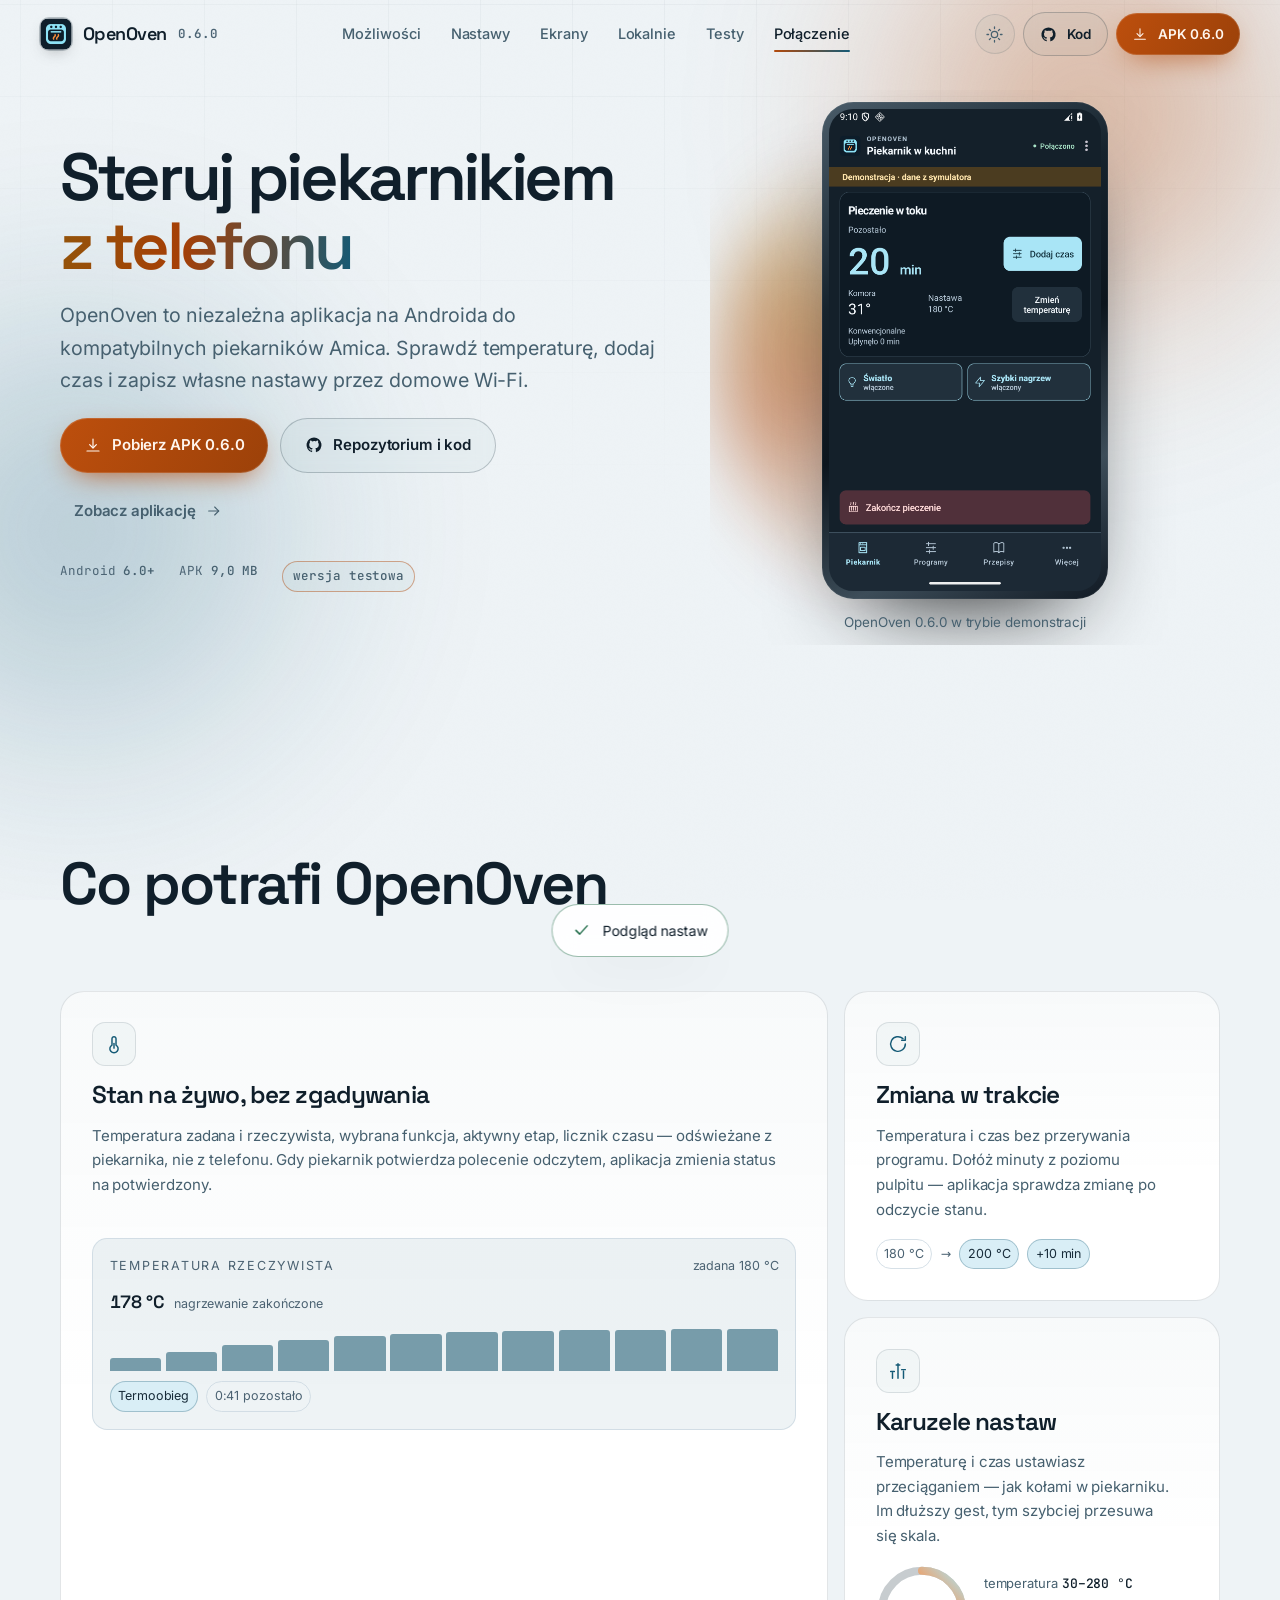
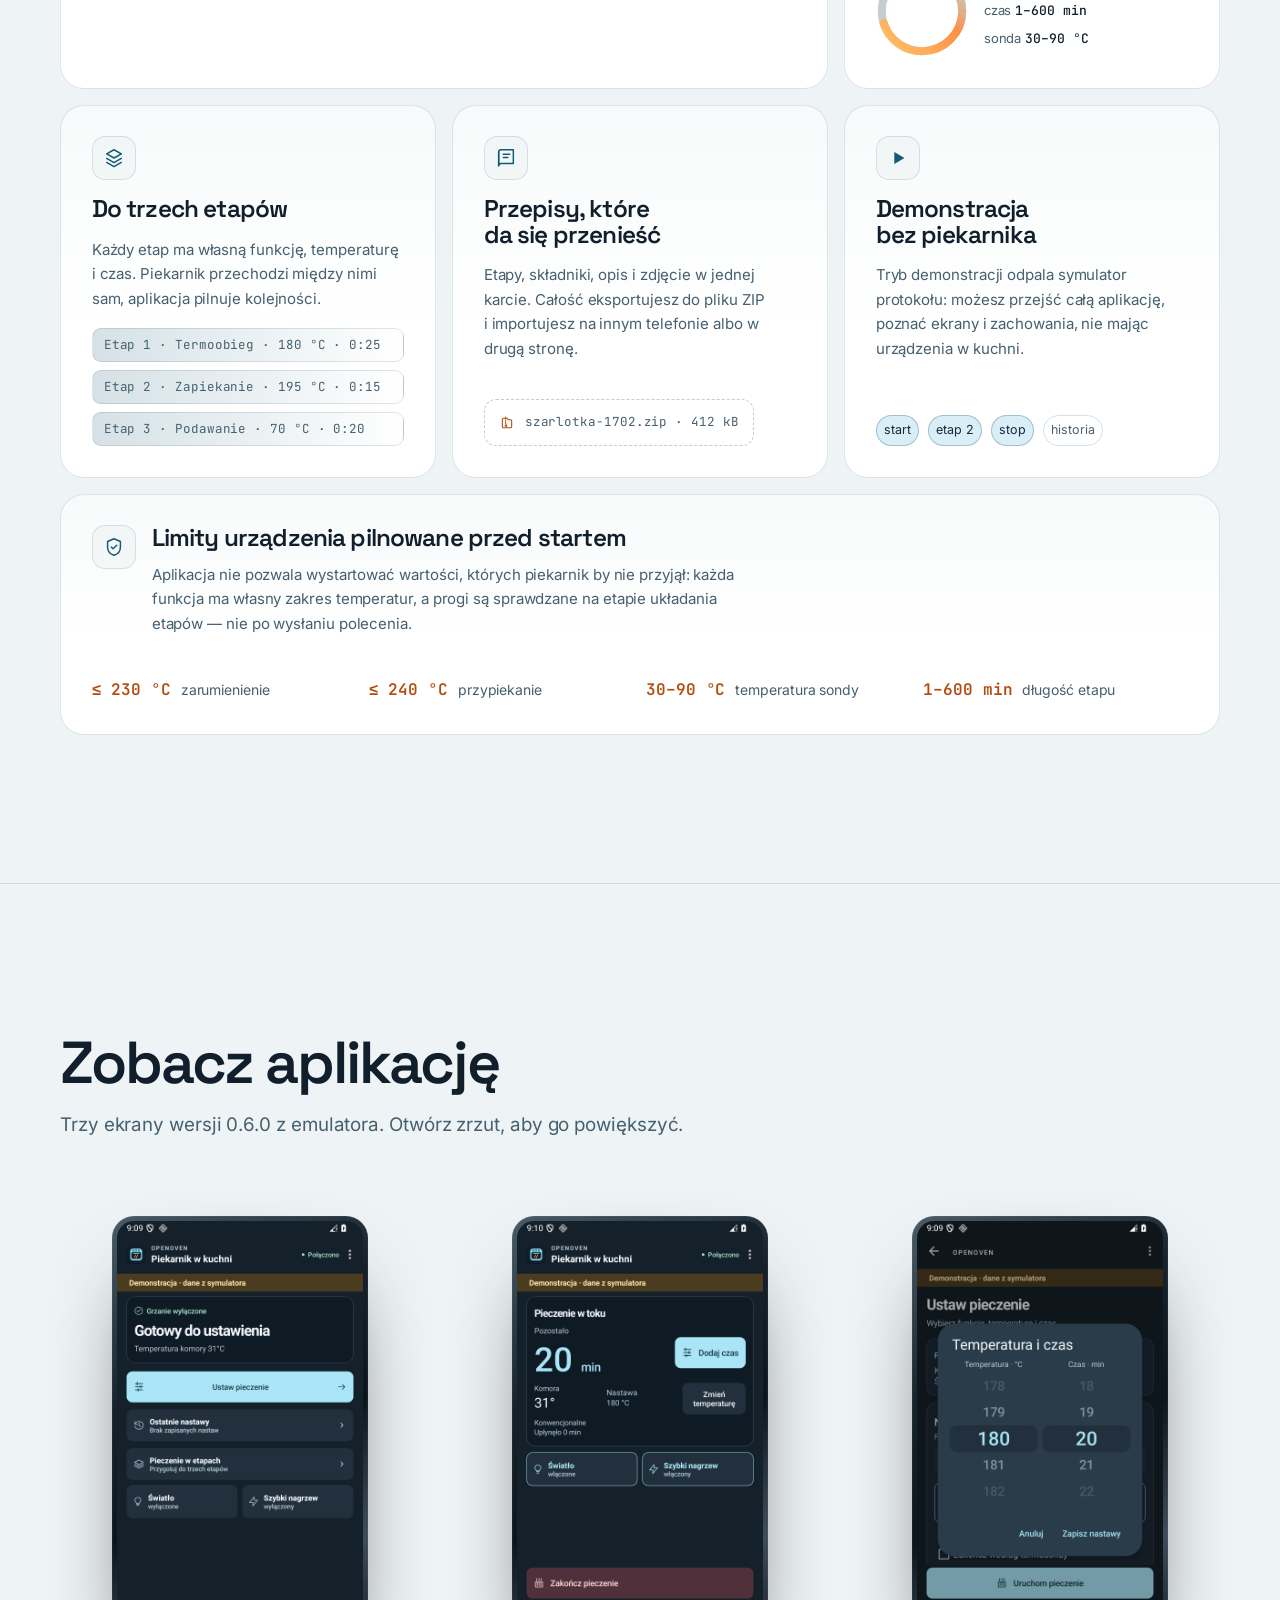
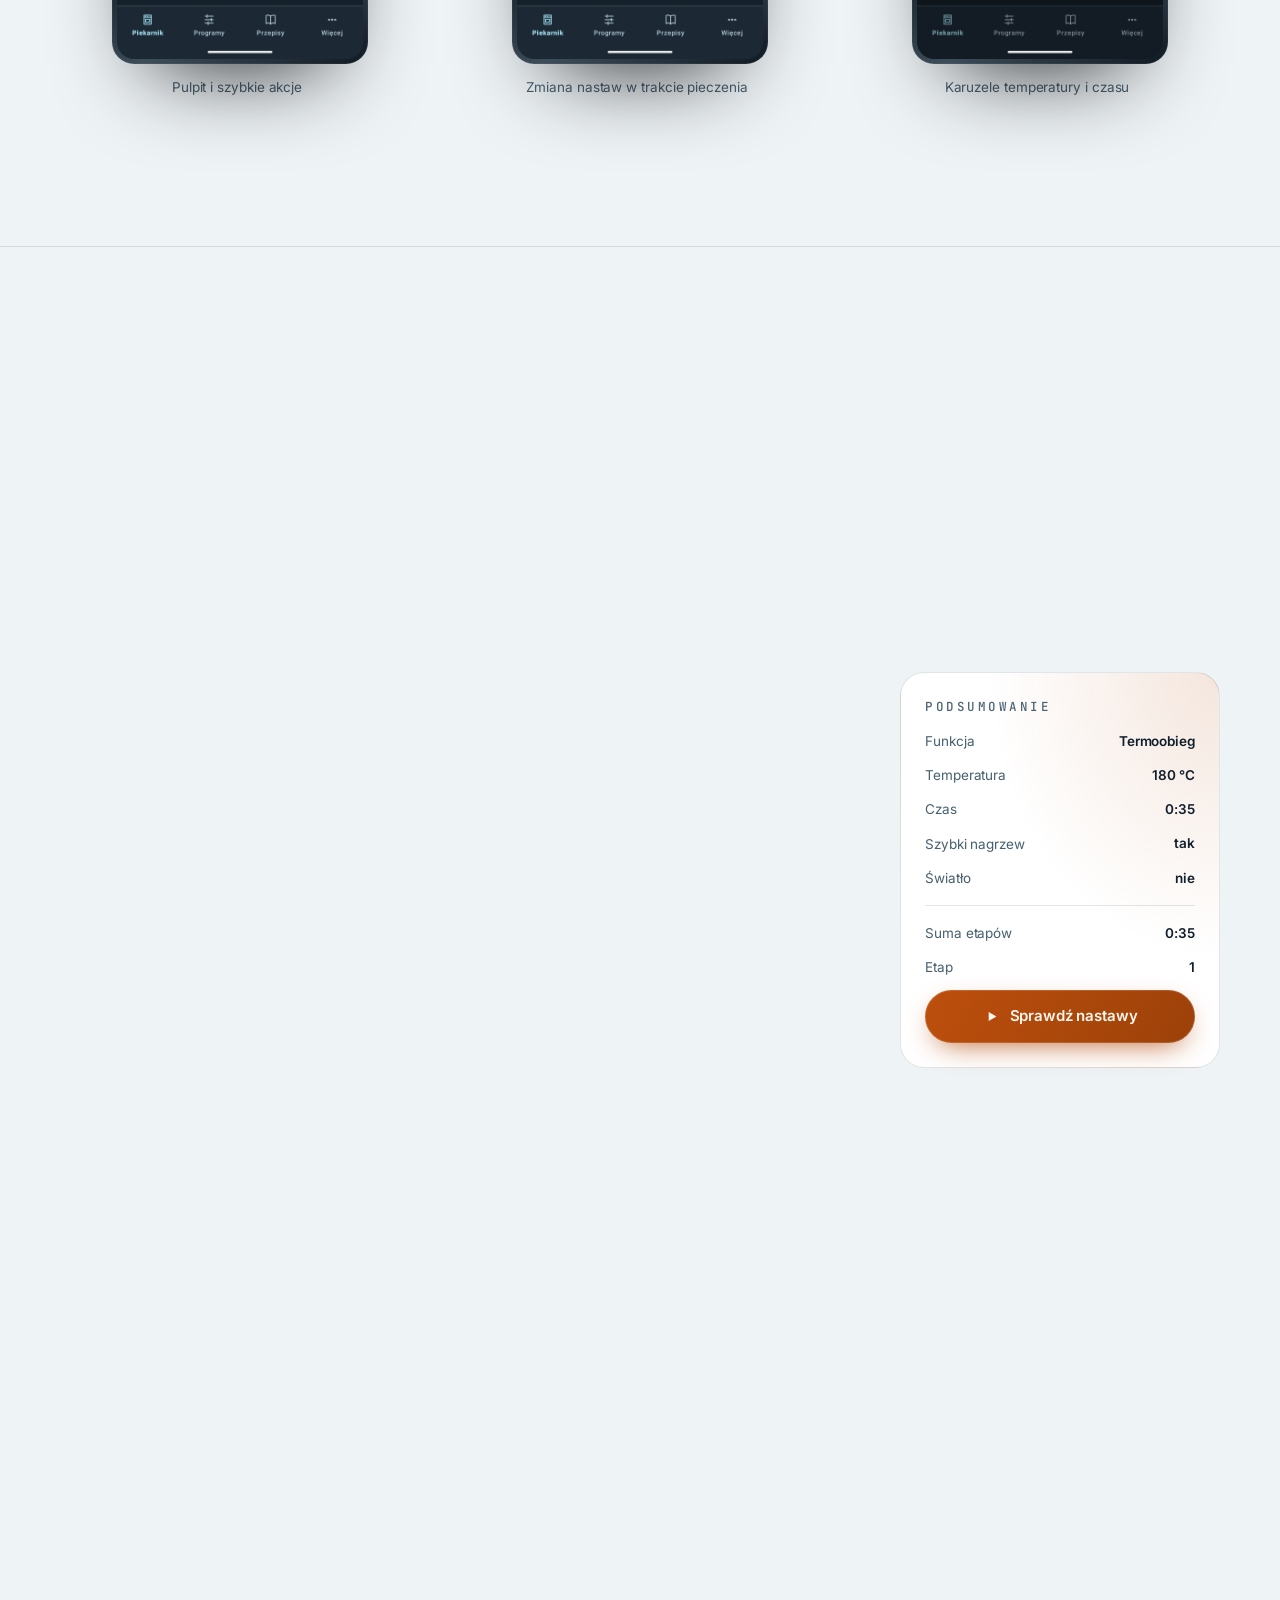
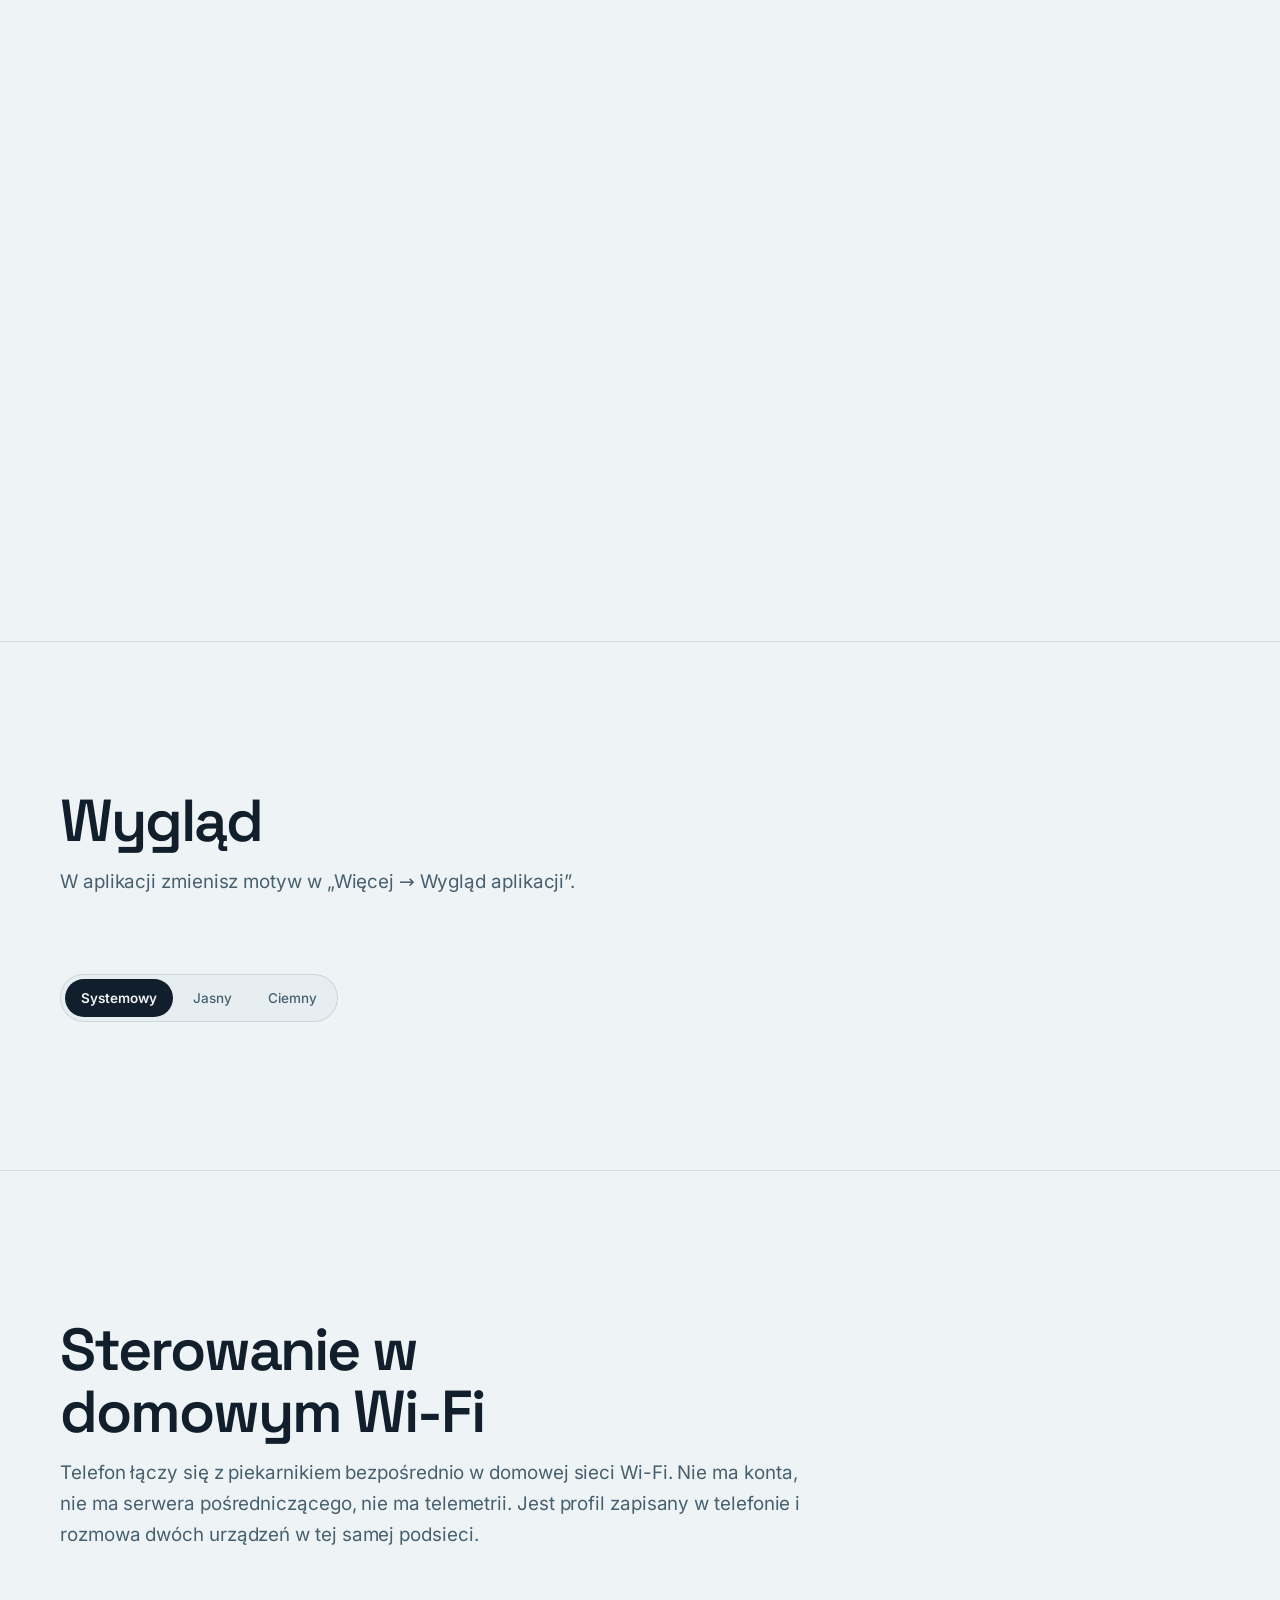
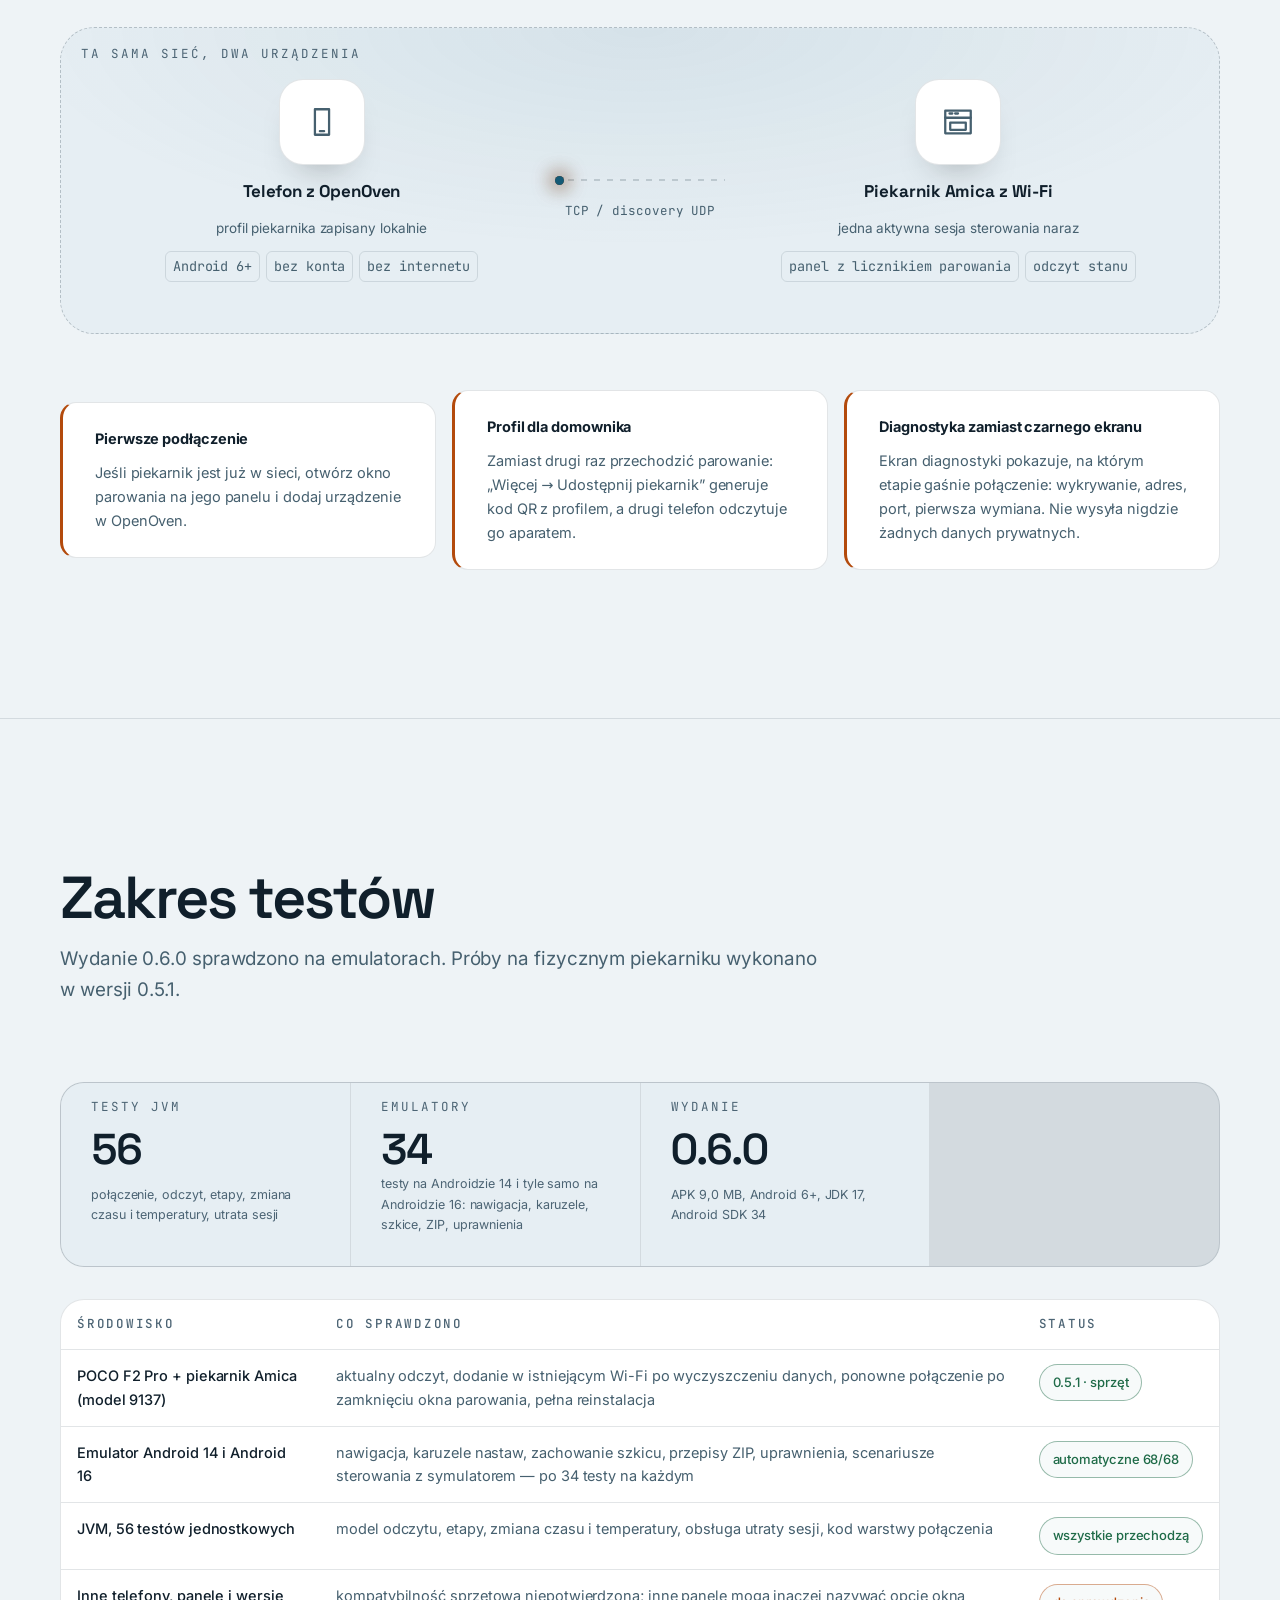
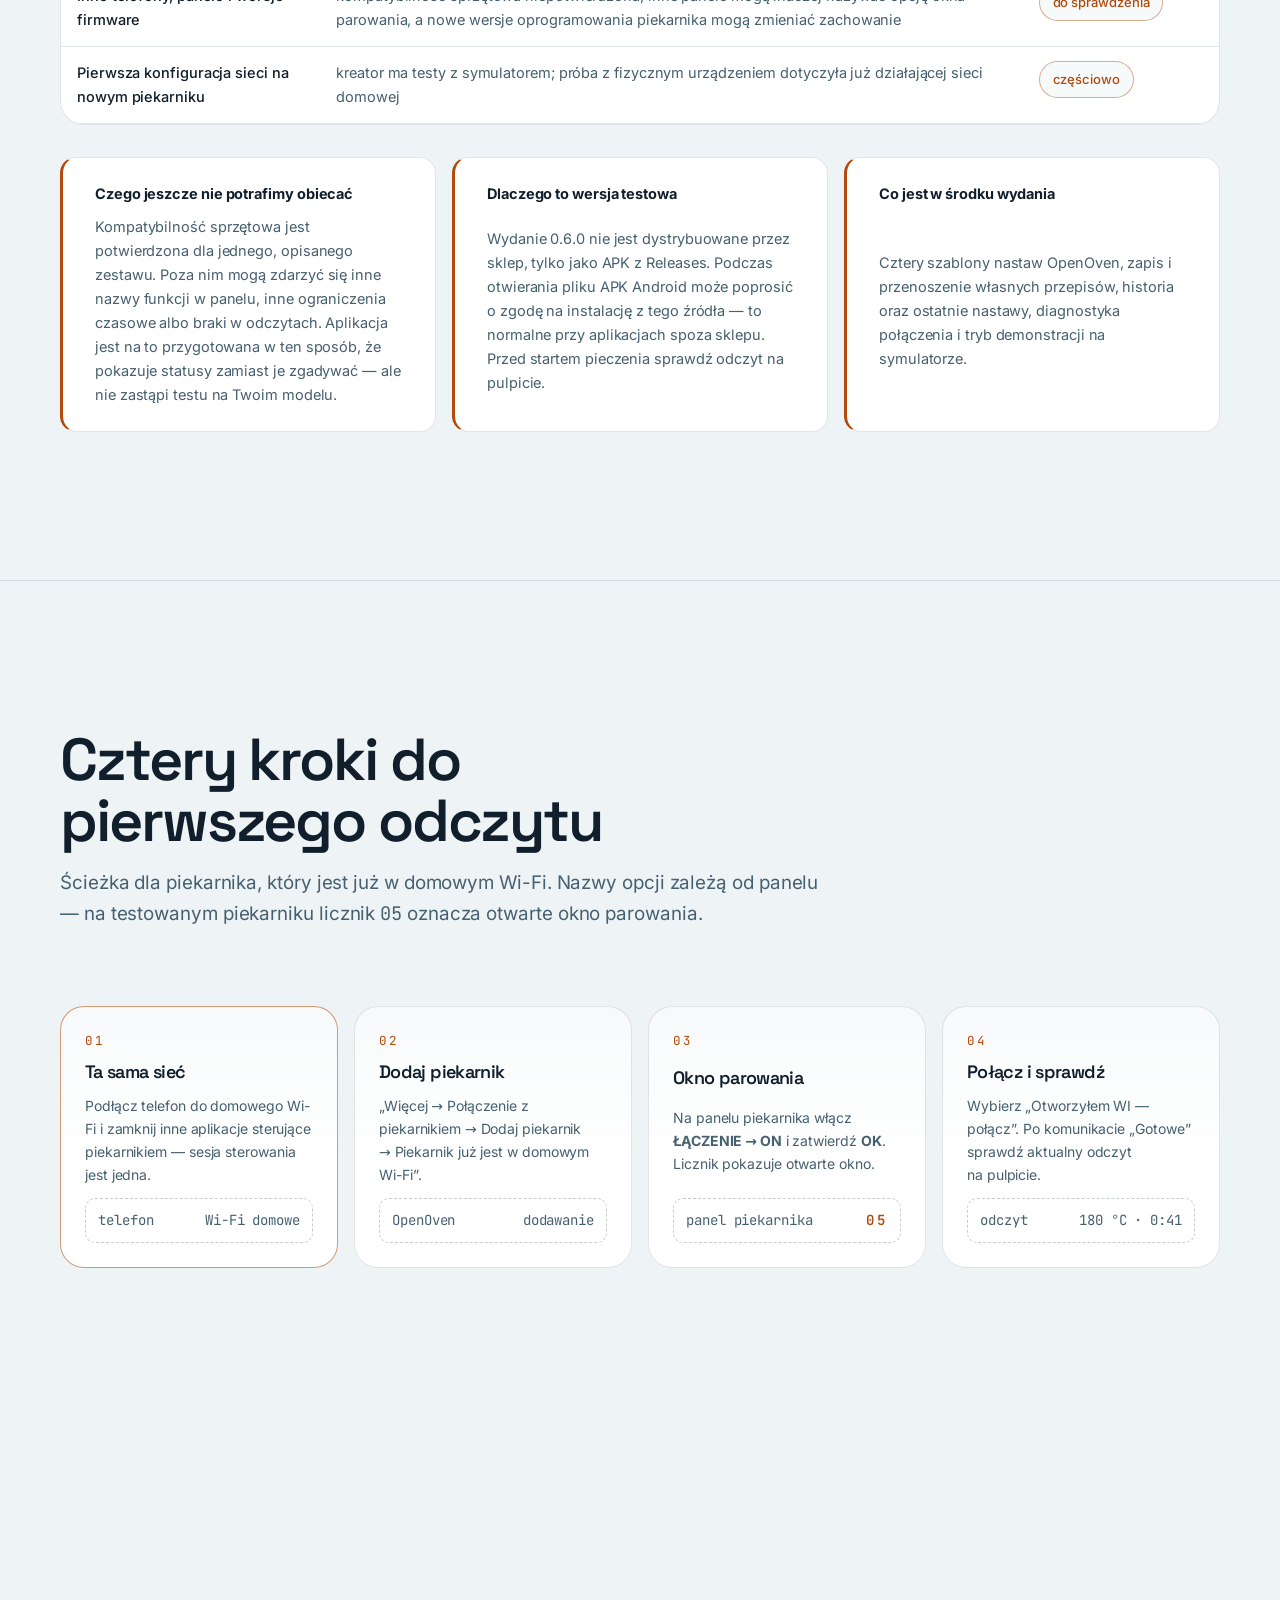
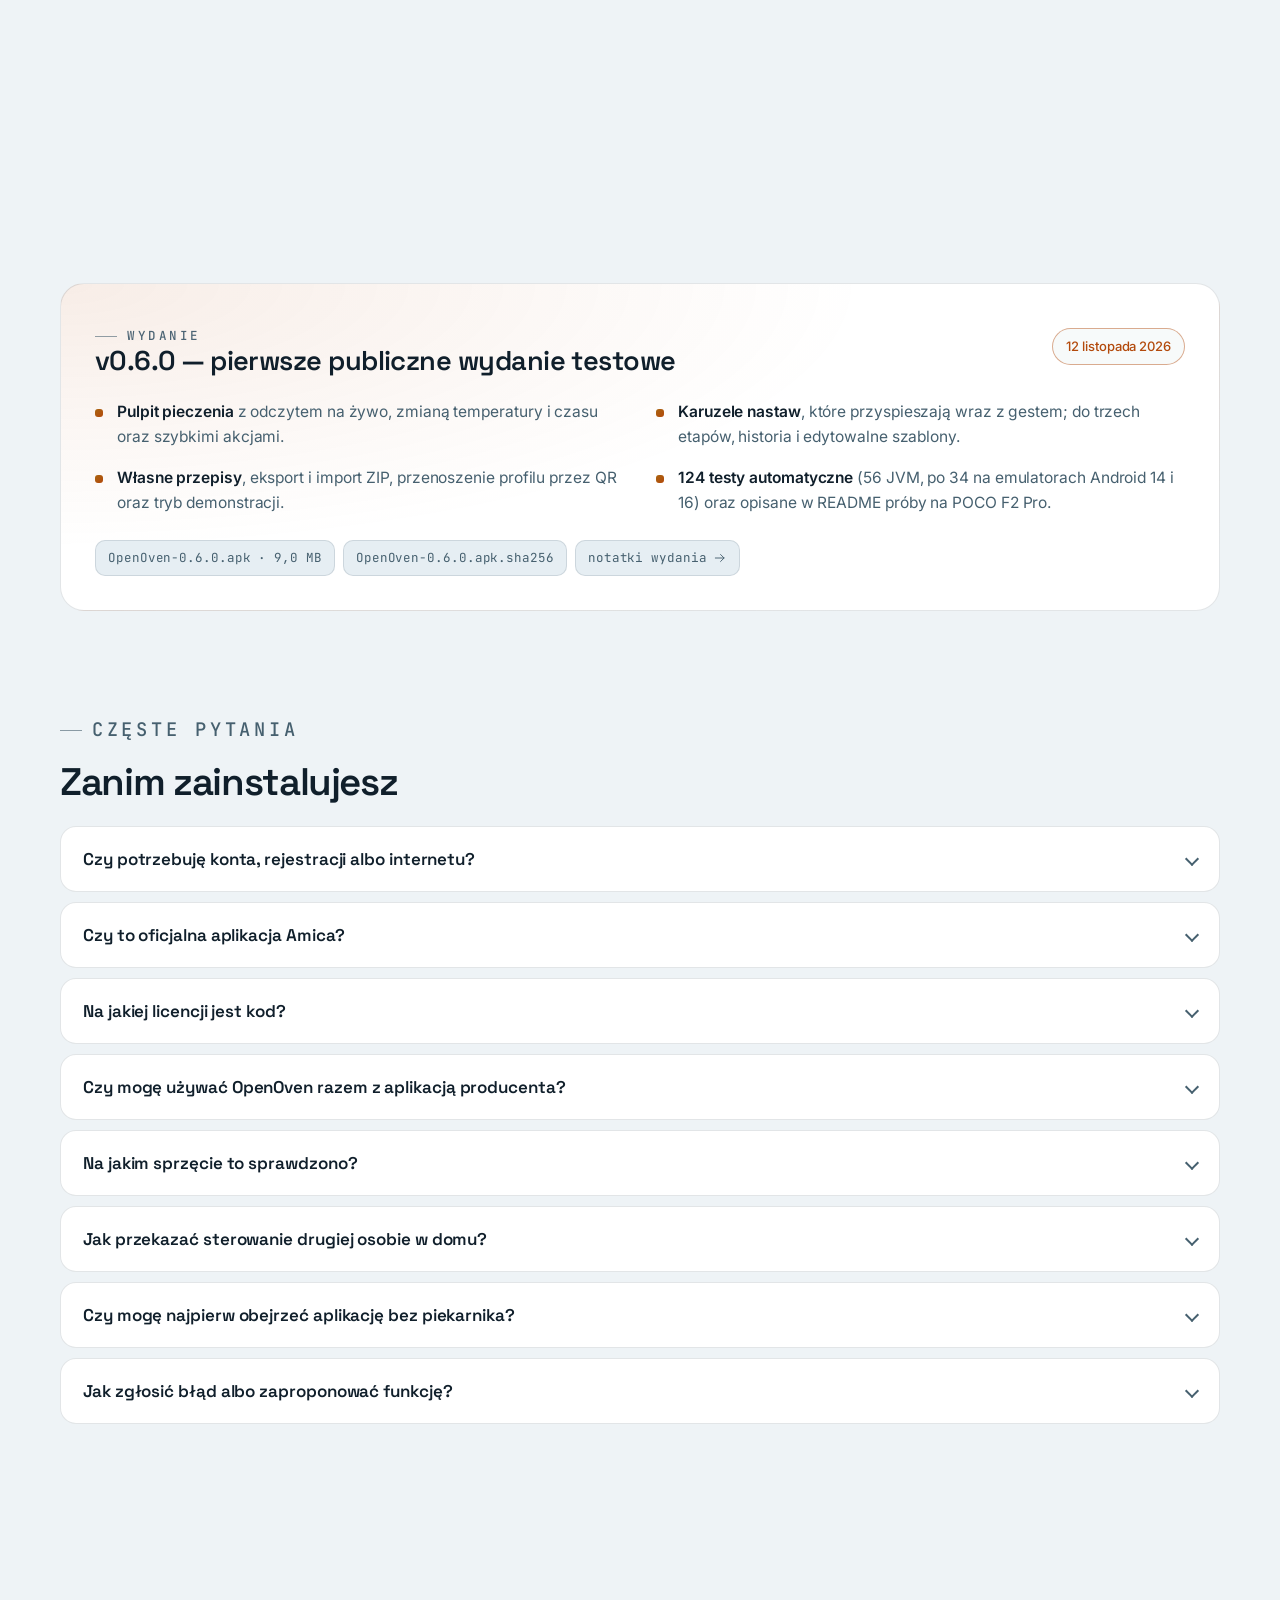
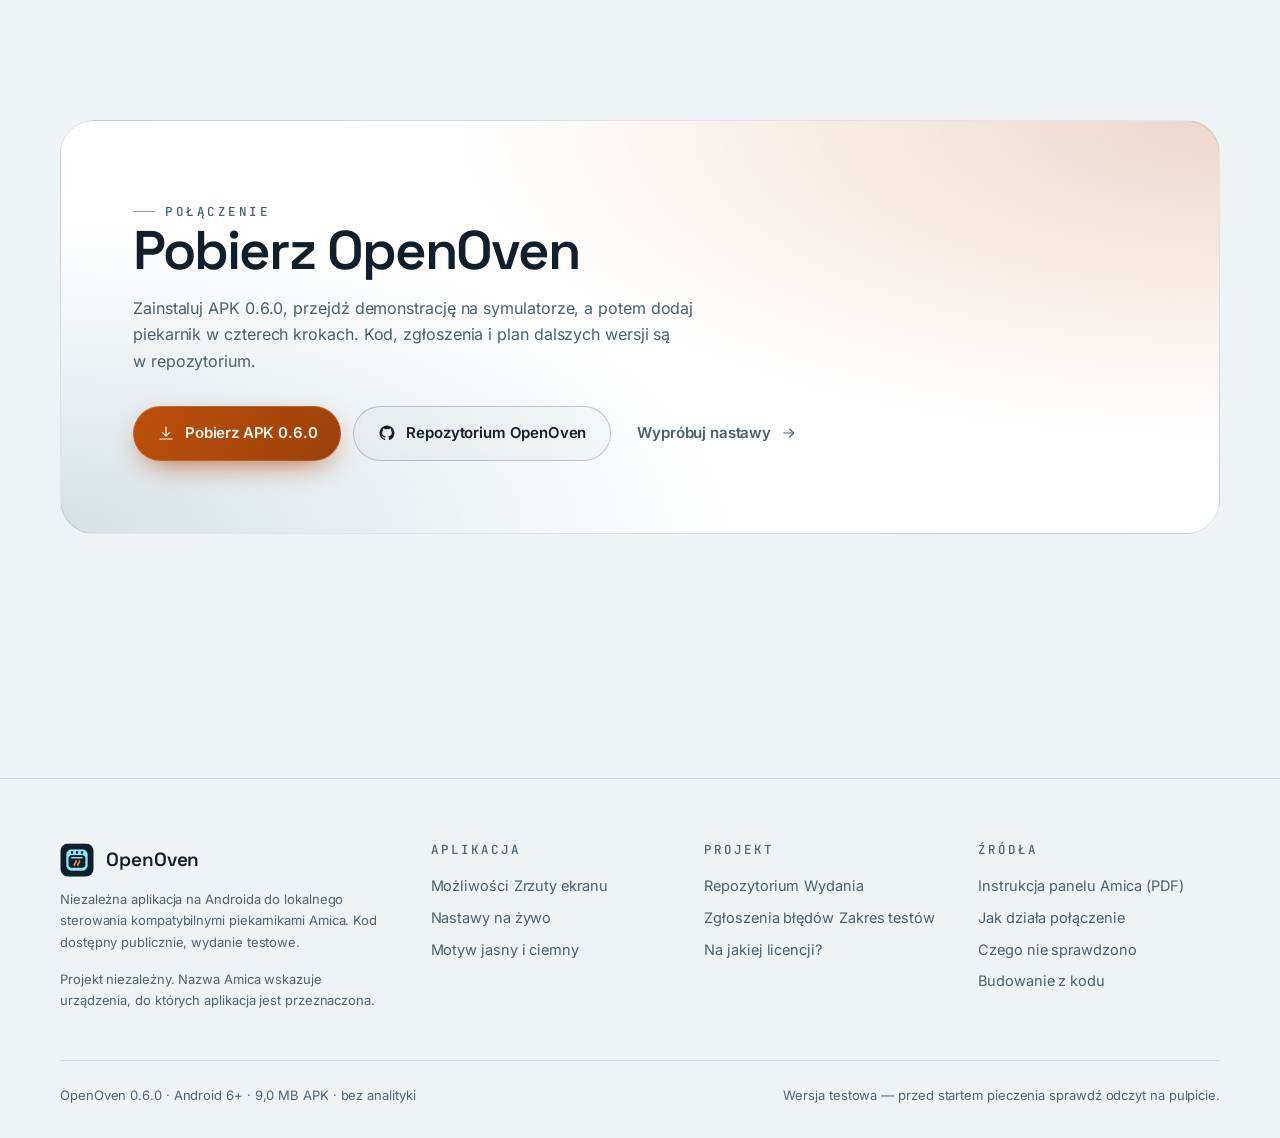
==== docs/index.html @ 8eff445a "Show actual OpenOven screens and simplify installation" ====
<!DOCTYPE html>
<html lang="pl" data-theme="dark">
<head>
<meta charset="utf-8">
<meta name="viewport" content="width=device-width, initial-scale=1">
<title>OpenOven — sterowanie piekarnikiem Amica z Androida</title>
<meta name="description" content="OpenOven to niezależna aplikacja na Androida do lokalnego sterowania kompatybilnymi piekarnikami Amica. Bez konta, bez chmury, przez domowe Wi-Fi. Kod w publicznym repozytorium. Sterowanie, programy, etapy, przepisy, historia i diagnostyka.">
<meta name="theme-color" content="#070d13">
<meta name="color-scheme" content="dark light">
<meta property="og:type" content="website">
<meta property="og:title" content="OpenOven — pieczenie po Twojemu. W Twojej sieci.">
<meta property="og:description" content="Niezależna aplikacja na Androida do lokalnego sterowania piekarnikami Amica. Kod w publicznym repozytorium. Wersja testowa 0.6.0.">
<meta property="og:url" content="https://techparka.github.io/openoven/">
<meta property="og:site_name" content="OpenOven">
<meta property="og:image" content="https://techparka.github.io/openoven/assets/og-cover.png">
<meta property="og:image:width" content="2400">
<meta property="og:image:height" content="1260">
<meta property="og:image:alt" content="OpenOven — pieczenie po Twojemu. W Twojej sieci. Zero chmury.">
<meta property="og:locale" content="pl_PL">
<meta name="twitter:card" content="summary_large_image">
<meta name="twitter:title" content="OpenOven — pieczenie po Twojemu. W Twojej sieci.">
<meta name="twitter:description" content="Niezależna aplikacja na Androida do lokalnego sterowania piekarnikami Amica. Kod w publicznym repozytorium. Wersja testowa 0.6.0, APK 9,0 MB.">
<meta name="twitter:image" content="https://techparka.github.io/openoven/assets/og-cover.png">
<meta name="twitter:image:alt" content="Makieta telefonu z paskiem postępu pieczenia i hasłem OpenOven.">
<meta name="author" content="techparka">
<meta name="robots" content="max-image-preview:large">
<link rel="canonical" href="https://techparka.github.io/openoven/">
<link rel="icon" href="assets/img/logo-64.png" sizes="64x64">
<link rel="apple-touch-icon" href="assets/img/logo-128.png">
<link rel="preload" as="font" href="assets/fonts/SpaceGrotesk-latin.woff2" type="font/woff2" crossorigin>
<link rel="preload" as="font" href="assets/fonts/Inter-latin.woff2" type="font/woff2" crossorigin>
<link rel="stylesheet" href="assets/fonts/fonts.css">
<link rel="stylesheet" href="styles.css?v=2">
<script type="application/ld+json">
{
  "@context": "https://schema.org",
  "@type": "SoftwareApplication",
  "name": "OpenOven",
  "operatingSystem": "Android 6.0+",
  "applicationCategory": "UtilitiesApplication",
  "softwareVersion": "0.6.0",
  "softwareRequirements": "Android 6.0 (API 23) lub nowszy",
  "fileSize": "8.6 MB",
  "downloadUrl": "https://github.com/techparka/openoven/releases/latest",
  "isAccessibleForFree": true,
  "codeRepository": "https://github.com/techparka/openoven",
  "datePublished": "2026-11-12",
  "dateModified": "2026-11-13",
  "inLanguage": "pl",
  "keywords": "Amica, piekarnik, Android, lokalne sterowanie, publiczny kod, Wi-Fi, bez chmury",
  "publisher": {
    "@type": "Organization",
    "name": "techparka",
    "url": "https://github.com/techparka"
  },
  "screenshot": {
    "@type": "ImageObject",
    "url": "https://techparka.github.io/openoven/assets/og-cover.png",
    "caption": "Pulpit pieczenia OpenOven z paskiem postępu"
  },
  "offers": { "@type": "Offer", "price": "0", "priceCurrency": "PLN" },
  "featureList": [
    "Lokalne sterowanie piekarnikiem przez domowe Wi-Fi",
    "Funkcje grzania, programy, pieczenie w etapach",
    "Własne przepisy z importem i eksportem ZIP",
    "Historia i ostatnie nastawy",
    "Diagnostyka połączenia",
    "Motyw jasny, ciemny lub zgodny z systemem"
  ]
}
</script>
</head>
<body>
<a class="skip-link" href="#main">Przejdź do treści</a>

<div class="bg-field" aria-hidden="true">
  <div class="bg-grid"></div>
  <div class="bg-glow bg-glow--heat"></div>
  <div class="bg-glow bg-glow--cool"></div>
  <div class="bg-noise"></div>
</div>

<svg width="0" height="0" style="position:absolute" aria-hidden="true" focusable="false">
  <defs>
    <linearGradient id="heatGrad" x1="0" y1="0" x2="1" y2="1">
      <stop offset="0%" stop-color="#ffc46b"/><stop offset="60%" stop-color="#ff8f45"/><stop offset="100%" stop-color="#a9e5f6"/>
    </linearGradient>
    <g id="i-set" fill="none" stroke="currentColor" stroke-width="1.6" stroke-linecap="round" stroke-linejoin="round"></g>
  </defs>
  <symbol id="i-oven" viewBox="0 0 24 24" fill="none" stroke="currentColor" stroke-width="1.6" stroke-linecap="round" stroke-linejoin="round">
    <path d="M3 4h18v16H3z"/><path d="M3 9h18"/><path d="M6 6h2M10 6h2"/>
    <path d="M6.5 12.5h11v5h-11z"/>
  </symbol>
  <symbol id="i-download" viewBox="0 0 24 24" fill="none" stroke="currentColor" stroke-width="1.6" stroke-linecap="round" stroke-linejoin="round">
    <path d="M12 4v11"/><path d="M7.5 11.5 12 16l4.5-4.5"/><path d="M4 20h16"/>
  </symbol>
  <symbol id="i-github" viewBox="0 0 24 24" fill="currentColor"><path d="M12 2a10 10 0 0 0-3.16 19.49c.5.09.68-.22.68-.48v-1.7c-2.78.6-3.37-1.34-3.37-1.34-.45-1.16-1.11-1.47-1.11-1.47-.91-.62.07-.61.07-.61 1 .07 1.53 1.03 1.53 1.03.9 1.53 2.34 1.09 2.91.83.09-.65.35-1.09.63-1.34-2.22-.25-4.55-1.11-4.55-4.94 0-1.09.39-1.98 1.03-2.68-.1-.25-.45-1.27.1-2.64 0 0 .84-.27 2.75 1.02a9.5 9.5 0 0 1 2.5-.34c.85 0 1.7.11 2.5.34 1.91-1.29 2.75-1.02 2.75-1.02.55 1.37.2 2.39.1 2.64.64.7 1.03 1.59 1.03 2.68 0 3.84-2.34 4.68-4.57 4.93.36.31.68.92.68 1.86v2.75c0 .26.18.58.69.48A10 10 0 0 0 12 2Z"/></symbol>
  <symbol id="i-check" viewBox="0 0 24 24" fill="none" stroke="currentColor" stroke-width="1.9" stroke-linecap="round" stroke-linejoin="round"><path d="M4.5 12.5 9.5 17.5 19.5 6.5"/></symbol>
  <symbol id="i-arrow-right" viewBox="0 0 24 24" fill="none" stroke="currentColor" stroke-width="1.6" stroke-linecap="round" stroke-linejoin="round"><path d="M4 12h15"/><path d="m13 6 6 6-6 6"/></symbol>
  <symbol id="i-arrow-left" viewBox="0 0 24 24" fill="none" stroke="currentColor" stroke-width="1.6" stroke-linecap="round" stroke-linejoin="round"><path d="M20 12H5"/><path d="m11 6-6 6 6 6"/></symbol>
  <symbol id="i-sliders" viewBox="0 0 24 24" fill="none" stroke="currentColor" stroke-width="1.6" stroke-linecap="round" stroke-linejoin="round">
    <path d="M6 20V14M12 20V4M18 20v-8"/><path d="M4 12.5h4M10 5.5h4M16 10.5h4"/>
  </symbol>
  <symbol id="i-layers" viewBox="0 0 24 24" fill="none" stroke="currentColor" stroke-width="1.6" stroke-linecap="round" stroke-linejoin="round">
    <path d="m12 3 8 4.5-8 4.5L4 7.5z"/><path d="m4 12.5 8 4.5 8-4.5"/><path d="m4 16.8 8 4.5 8-4.5"/>
  </symbol>
  <symbol id="i-book" viewBox="0 0 24 24" fill="none" stroke="currentColor" stroke-width="1.6" stroke-linecap="round" stroke-linejoin="round">
    <path d="M4 5.5A2.5 2.5 0 0 1 6.5 3H20v15H6.5A2.5 2.5 0 0 0 4 20.5z"/><path d="M4 5.5v15"/><path d="M9 8h7M9 11.5h5"/>
  </symbol>
  <symbol id="i-qr" viewBox="0 0 24 24" fill="none" stroke="currentColor" stroke-width="1.6" stroke-linecap="round" stroke-linejoin="round">
    <path d="M4 9V4h5M20 9V4h-5M4 15v5h5M20 15v5h-5"/><path d="M9.5 9.5h1.5v1.5H9.5zM13.5 9.5H15v1.5h-1.5zM9.5 13.5H11V15H9.5zM13.5 13.5H15V15h-1.5z"/>
  </symbol>
  <symbol id="i-wifi" viewBox="0 0 24 24" fill="none" stroke="currentColor" stroke-width="1.6" stroke-linecap="round" stroke-linejoin="round">
    <path d="M2.5 9a14 14 0 0 1 19 0"/><path d="M6 12.6a9 9 0 0 1 12 0"/><path d="M9.5 16.2a4.4 4.4 0 0 1 5 0"/><path d="M12 20h.01"/>
  </symbol>
  <symbol id="i-shield" viewBox="0 0 24 24" fill="none" stroke="currentColor" stroke-width="1.6" stroke-linecap="round" stroke-linejoin="round">
    <path d="M12 3l7 3v6c0 4.2-2.9 7.7-7 9-4.1-1.3-7-4.8-7-9V6z"/><path d="m9 12 2 2 4-4"/>
  </symbol>
  <symbol id="i-cloud-off" viewBox="0 0 24 24" fill="none" stroke="currentColor" stroke-width="1.6" stroke-linecap="round" stroke-linejoin="round">
    <path d="M7 17.5h9.5a3.5 3.5 0 0 0 .8-6.9A5.5 5.5 0 0 0 8.4 8.2"/><path d="M4 4l16 16"/>
  </symbol>
  <symbol id="i-thermo" viewBox="0 0 24 24" fill="none" stroke="currentColor" stroke-width="1.6" stroke-linecap="round" stroke-linejoin="round">
    <path d="M12 4a2.2 2.2 0 0 1 2.2 2.2v7a4.5 4.5 0 1 1-4.4 0v-7A2.2 2.2 0 0 1 12 4z"/><path d="M12 16.5v-5"/>
  </symbol>
  <symbol id="i-timer" viewBox="0 0 24 24" fill="none" stroke="currentColor" stroke-width="1.6" stroke-linecap="round" stroke-linejoin="round">
    <circle cx="12" cy="13.5" r="7"/><path d="M12 10v3.8l2.4 1.7"/><path d="M9.5 3h5"/>
  </symbol>
  <symbol id="i-bolt" viewBox="0 0 24 24" fill="none" stroke="currentColor" stroke-width="1.6" stroke-linecap="round" stroke-linejoin="round">
    <path d="M13.5 3 6 13h4.5L10 21l7.5-10H13z"/>
  </symbol>
  <symbol id="i-bulb" viewBox="0 0 24 24" fill="none" stroke="currentColor" stroke-width="1.6" stroke-linecap="round" stroke-linejoin="round">
    <path d="M9.5 17h5"/><path d="M10.5 20.5h3"/><path d="M12 3a6 6 0 0 1 3.5 10.9v1.1h-7v-1.1A6 6 0 0 1 12 3z"/>
  </symbol>
  <symbol id="i-wrench" viewBox="0 0 24 24" fill="none" stroke="currentColor" stroke-width="1.6" stroke-linecap="round" stroke-linejoin="round">
    <path d="M14.5 6.5a3.5 3.5 0 0 0 4.9 4.2l-8.2 8.2a2.1 2.1 0 0 1-3-3l8.2-8.2a3.5 3.5 0 0 0-4.2-4.9"/>
  </symbol>
  <symbol id="i-history" viewBox="0 0 24 24" fill="none" stroke="currentColor" stroke-width="1.6" stroke-linecap="round" stroke-linejoin="round">
    <path d="M4 12a8 8 0 1 0 2.6-5.9"/><path d="M4 4v4h4"/><path d="M12 8.5V13l3 1.8"/>
  </symbol>
  <symbol id="i-zip" viewBox="0 0 24 24" fill="none" stroke="currentColor" stroke-width="1.6" stroke-linecap="round" stroke-linejoin="round">
    <path d="M5 6.5A1.5 1.5 0 0 1 6.5 5H12l2 2h3.5A1.5 1.5 0 0 1 19 8.5v9A1.5 1.5 0 0 1 17.5 19h-11A1.5 1.5 0 0 1 5 17.5z"/><path d="M10 3v2M10 7v2M10 11v2"/><path d="M9.5 15h2v2h-2z"/>
  </symbol>
  <symbol id="i-phone" viewBox="0 0 24 24" fill="none" stroke="currentColor" stroke-width="1.6" stroke-linecap="round" stroke-linejoin="round">
    <path d="M7 3h10v18H7z"/><path d="M10.5 18.5h3"/>
  </symbol>
  <symbol id="i-sun" viewBox="0 0 24 24" fill="none" stroke="currentColor" stroke-width="1.6" stroke-linecap="round" stroke-linejoin="round">
    <circle cx="12" cy="12" r="4"/><path d="M12 2.5v2M12 19.5v2M2.5 12h2M19.5 12h2M5.5 5.5 7 7M17 17l1.5 1.5M18.5 5.5 17 7M7 17l-1.5 1.5"/>
  </symbol>
  <symbol id="i-moon" viewBox="0 0 24 24" fill="none" stroke="currentColor" stroke-width="1.6" stroke-linecap="round" stroke-linejoin="round">
    <path d="M20 14.5A8.5 8.5 0 0 1 9.5 4a8.5 8.5 0 1 0 10.5 10.5z"/>
  </symbol>
  <symbol id="i-menu" viewBox="0 0 24 24" fill="none" stroke="currentColor" stroke-width="1.7" stroke-linecap="round"><path d="M4 8h16M4 16h16"/></symbol>
  <symbol id="i-close" viewBox="0 0 24 24" fill="none" stroke="currentColor" stroke-width="1.7" stroke-linecap="round"><path d="M6 6l12 12M18 6 6 18"/></symbol>
  <symbol id="i-play" viewBox="0 0 24 24" fill="currentColor"><path d="M8 5.5v13l11-6.5z"/></symbol>
  <symbol id="i-spark" viewBox="0 0 24 24" fill="none" stroke="currentColor" stroke-width="1.6" stroke-linecap="round" stroke-linejoin="round">
    <path d="M12 3c1.5 4 3.5 6 7.5 7.5-4 1.5-6 3.5-7.5 7.5-1.5-4-3.5-6-7.5-7.5C8.5 9 10.5 7 12 3z"/>
  </symbol>
  <symbol id="i-info" viewBox="0 0 24 24" fill="none" stroke="currentColor" stroke-width="1.6" stroke-linecap="round" stroke-linejoin="round">
    <circle cx="12" cy="12" r="8.5"/><path d="M12 11v5.5M12 7.8h.01"/>
  </symbol>
  <symbol id="i-rotate" viewBox="0 0 24 24" fill="none" stroke="currentColor" stroke-width="1.6" stroke-linecap="round" stroke-linejoin="round">
    <path d="M20 12a8 8 0 1 1-2.6-5.9"/><path d="M20 4v4h-4"/>
  </symbol>
  <symbol id="i-plus" viewBox="0 0 24 24" fill="none" stroke="currentColor" stroke-width="1.7" stroke-linecap="round"><path d="M12 5v14M5 12h14"/></symbol>
  <symbol id="i-signal" viewBox="0 0 24 24" fill="currentColor"><path d="M4 15h2.5v5H4zM9 11h2.5v9H9zM14 7h2.5v13H14zM19 3.5h2.5v16.5H19z"/></symbol>
  <symbol id="i-battery" viewBox="0 0 24 24" fill="none" stroke="currentColor" stroke-width="1.5"><path d="M2 8h16v8H2z"/><path d="M20 10.5v3"/><path d="M4.5 10.5h9v3h-9z" fill="currentColor" stroke="none"/></symbol>
</svg>
<main id="main">
<header class="topbar" id="topbar">
  <a class="topbar__brand" href="#top" aria-label="OpenOven — strona główna">
    <img class="topbar__mark" src="assets/img/logo-128.png" alt="" width="32" height="32">
    <span>OpenOven</span>
    <span class="topbar__ver">0.6.0</span>
  </a>
  <nav class="topbar__nav" id="nav" aria-label="Nawigacja sekcji">
    <a href="#mozliwosci">Możliwości</a>
    <a href="#karuzela">Nastawy</a>
    <a href="#ekrany">Ekrany</a>
    <a href="#lokalnie">Lokalnie</a>
    <a href="#jakosc">Testy</a>
    <a href="#start">Połączenie</a>
  </nav>
  <div class="topbar__actions">
    <button class="iconbtn" id="themeToggle" type="button" aria-label="Przełącz motyw: ciemny lub jasny" title="Motyw jasny / ciemny">
      <svg class="moon" width="19" height="19" aria-hidden="true"><use href="#i-moon"/></svg>
      <svg class="sun" width="19" height="19" aria-hidden="true"><use href="#i-sun"/></svg>
    </button>
    <a class="btn btn--ghost btn--sm" href="https://github.com/techparka/openoven" rel="noopener">
      <svg width="17" height="17" aria-hidden="true"><use href="#i-github"/></svg>
      <span>Kod</span>
    </a>
    <a class="btn btn--primary btn--sm" href="https://github.com/techparka/openoven/releases/download/v0.6.0/OpenOven-0.6.0.apk" rel="noopener">
      <svg width="16" height="16" aria-hidden="true"><use href="#i-download"/></svg>
      <span>APK 0.6.0</span>
    </a>
    <button class="iconbtn iconbtn--menu" id="menuBtn" type="button" aria-label="Menu" aria-expanded="false" aria-controls="msheet">
      <svg width="20" height="20" aria-hidden="true"><use href="#i-menu"/></svg>
    </button>
  </div>
  <div class="topbar__progress" id="progress" aria-hidden="true"></div>
</header>

<nav class="msheet" id="msheet" hidden aria-label="Menu mobilne">
  <a href="#mozliwosci">Możliwości </a>
  <a href="#karuzela">Nastawy </a>
  <a href="#ekrany">Ekrany </a>
  <a href="#lokalnie">Lokalnie </a>
  <a href="#jakosc">Testy</a>
  <a href="#start">Połączenie</a>
  <a class="btn btn--primary" href="https://github.com/techparka/openoven/releases/download/v0.6.0/OpenOven-0.6.0.apk" rel="noopener">
    <svg width="17" height="17" aria-hidden="true"><use href="#i-download"/></svg> Pobierz APK 0.6.0
  </a>
</nav>

<section class="hero" id="top">
  <div class="wrap hero__grid">
    <div>
      <h1>Steruj piekarnikiem <span class="heat-text">z telefonu</span></h1>
      <p class="hero__lead">OpenOven to niezależna aplikacja na Androida do kompatybilnych piekarników Amica. Sprawdź temperaturę, dodaj czas i zapisz własne nastawy przez domowe Wi-Fi.</p>
      <div class="hero__cta" >
        <a class="btn btn--primary" href="https://github.com/techparka/openoven/releases/download/v0.6.0/OpenOven-0.6.0.apk" rel="noopener">
          <svg width="18" height="18" aria-hidden="true"><use href="#i-download"/></svg>
          Pobierz APK 0.6.0
        </a>
        <a class="btn btn--ghost" href="https://github.com/techparka/openoven" rel="noopener">
          <svg width="18" height="18" aria-hidden="true"><use href="#i-github"/></svg>
          Repozytorium i kod
        </a>
        <a class="btn btn--quiet" href="#ekrany">
          Zobacz aplikację <svg width="16" height="16" aria-hidden="true"><use href="#i-arrow-right"/></svg>
        </a>
      </div>
      <ul class="hero__meta" >
        <li>Android <b>6.0+</b></li>
        <li>APK <b>9,0 MB</b></li>

        <li><b class="chip chip--heat chip--meta">wersja testowa</b></li>
      </ul>
    </div>

    <figure class="hero__stage">
      <div class="hero__ring" aria-hidden="true"></div>
      <div class="device device--shot hero__phone">
        <div class="device__screen">
          <img class="device__shot" src="screenshots/baking.png" width="1080" height="1920"
               fetchpriority="high" alt="OpenOven w trakcie pieczenia, z odczytem temperatury i przyciskiem dodawania czasu">
        </div>
      </div>
      <figcaption>OpenOven 0.6.0 w trybie demonstracji</figcaption>
    </figure>
  </div>
</section>

<section class="section" id="mozliwosci">
  <div class="wrap">
    <div class="sechead" data-reveal>
      <h2>Co potrafi OpenOven</h2>

    </div>

    <div class="bento">
      <article class="card feature feature--wide" data-reveal>
        <span class="feature__ic"><svg width="22" height="22" aria-hidden="true"><use href="#i-thermo"/></svg></span>
        <h3>Stan na żywo, bez zgadywania</h3>
        <p>Temperatura zadana i rzeczywista, wybrana funkcja, aktywny etap, licznik czasu —
        odświeżane z piekarnika, nie z telefonu. Gdy piekarnik potwierdza polecenie odczytem,
        aplikacja zmienia status na potwierdzony.</p>
        <div class="feature__art" aria-hidden="true">
          <div class="ui" style="position:static">
            <div class="ui__card" style="--dw:260px;background:color-mix(in oklab, var(--accent) 7%, transparent)">
              <div class="ui__row ui__row--split">
                <span class="ui__label">Temperatura rzeczywista</span>
                <span class="ui__sub">zadana 180 °C</span>
              </div>
              <div class="ui__row" style="align-items:baseline;gap:.5em">
                <b class="ui__mid" style="font-size:.85em">178 °C</b>
                <span class="ui__sub">nagrzewanie zakończone</span>
              </div>
              <div class="ui__bars" data-bars="28,42,58,70,78,84,88,90,92,93,94,95"></div>
              <div class="ui__row" style="gap:.4em">
                <span class="ui__chip">Termoobieg</span>
                <span class="ui__chip ui__chip--ghost">0:41 pozostało</span>
              </div>
            </div>
          </div>
        </div>
      </article>

      <article class="card feature" data-reveal style="--d:80ms">
        <span class="feature__ic"><svg width="22" height="22" aria-hidden="true"><use href="#i-rotate"/></svg></span>
        <h3>Zmiana w trakcie</h3>
        <p>Temperatura i czas bez przerywania programu. Dołóż minuty z poziomu pulpitu —
        aplikacja sprawdza zmianę po odczycie stanu.</p>
        <div class="feature__art">
          <div class="ui" style="position:static">
            <div class="ui__row" style="gap:.4em">
              <span class="ui__chip ui__chip--ghost">180 °C</span>
              <span class="ui__sub">→</span>
              <span class="ui__chip">200 °C</span>
              <span class="ui__chip">+10 min</span>
            </div>
          </div>
        </div>
      </article>

      <article class="card feature" data-reveal style="--d:160ms">
        <span class="feature__ic"><svg width="22" height="22" aria-hidden="true"><use href="#i-sliders"/></svg></span>
        <h3>Karuzele nastaw</h3>
        <p>Temperaturę i czas ustawiasz przeciąganiem — jak kołami w piekarniku. Im dłuższy gest,
        tym szybciej przesuwa się skala.</p>
        <div class="feature__art">
          <div class="art-dial">
            <div class="art-dial__ring">
              <svg viewBox="0 0 80 80" aria-hidden="true">
                <circle class="bg" cx="40" cy="40" r="35"/>
                <circle class="fg" cx="40" cy="40" r="35" stroke-dasharray="220" stroke-dashoffset="220"/>
              </svg>
            </div>
            <div class="art-dial__list">
              <span>temperatura <b>30–280 °C</b></span>
              <span>czas <b>1–600 min</b></span>
              <span>sonda <b>30–90 °C</b></span>
            </div>
          </div>
        </div>
      </article>

      <article class="card feature" data-reveal style="--d:80ms">
        <span class="feature__ic"><svg width="22" height="22" aria-hidden="true"><use href="#i-layers"/></svg></span>
        <h3>Do trzech etapów</h3>
        <p>Każdy etap ma własną funkcję, temperaturę i czas. Piekarnik przechodzi między nimi sam,
        aplikacja pilnuje kolejności.</p>
        <div class="feature__art art-stages" aria-hidden="true">
          <div>Etap 1 · Termoobieg · 180 °C · 0:25</div>
          <div>Etap 2 · Zapiekanie · 195 °C · 0:15</div>
          <div>Etap 3 · Podawanie · 70 °C · 0:20</div>
        </div>
      </article>

      <article class="card feature" data-reveal style="--d:160ms">
        <span class="feature__ic"><svg width="22" height="22" aria-hidden="true"><use href="#i-book"/></svg></span>
        <h3>Przepisy, które da się przenieść</h3>
        <p>Etapy, składniki, opis i zdjęcie w jednej karcie. Całość eksportujesz do pliku ZIP
        i importujesz na innym telefonie albo w drugą stronę.</p>
        <div class="feature__art">
          <span class="art-zip"><svg width="16" height="16" aria-hidden="true"><use href="#i-zip"/></svg> szarlotka-1702.zip · 412 kB</span>
        </div>
      </article>

      <article class="card feature" data-reveal style="--d:240ms">
        <span class="feature__ic"><svg width="22" height="22" aria-hidden="true"><use href="#i-play"/></svg></span>
        <h3>Demonstracja bez piekarnika</h3>
        <p>Tryb demonstracji odpala symulator protokołu: możesz przejść całą aplikację,
        poznać ekrany i zachowania, nie mając urządzenia w kuchni.</p>
        <div class="feature__art">
          <div class="ui" style="position:static">
            <div class="ui__row" style="gap:.4em;flex-wrap:wrap">
              <span class="ui__chip">start</span><span class="ui__chip">etap 2</span>
              <span class="ui__chip">stop</span><span class="ui__chip ui__chip--ghost">historia</span>
            </div>
          </div>
        </div>
      </article>

      <article class="card feature feature--wide" data-reveal>
        <div class="ui__row" style="gap:var(--s4);align-items:flex-start;flex-wrap:wrap">
          <span class="feature__ic" style="flex:none"><svg width="22" height="22" aria-hidden="true"><use href="#i-shield"/></svg></span>
          <div style="flex:1;min-width:260px;max-width:62ch;display:grid;gap:var(--s3)">
            <h3>Limity urządzenia pilnowane przed startem</h3>
            <p>Aplikacja nie pozwala wystartować wartości, których piekarnik by nie przyjął:
            każda funkcja ma własny zakres temperatur, a progi są sprawdzane na etapie układania
            etapów — nie po wysłaniu polecenia.</p>
          </div>
        </div>
        <div class="feature__art" style="display:grid;gap:var(--s3);grid-template-columns:repeat(auto-fit,minmax(190px,1fr))">
          <div class="ui__row" style="gap:10px;align-items:baseline"><b class="mono" style="color:var(--ember)">≤ 230 °C</b><span class="muted" style="font-size:14px">zarumienienie</span></div>
          <div class="ui__row" style="gap:10px;align-items:baseline"><b class="mono" style="color:var(--ember)">≤ 240 °C</b><span class="muted" style="font-size:14px">przypiekanie</span></div>
          <div class="ui__row" style="gap:10px;align-items:baseline"><b class="mono" style="color:var(--ember)">30–90 °C</b><span class="muted" style="font-size:14px">temperatura sondy</span></div>
          <div class="ui__row" style="gap:10px;align-items:baseline"><b class="mono" style="color:var(--ember)">1–600 min</b><span class="muted" style="font-size:14px">długość etapu</span></div>
        </div>
      </article>
    </div>
  </div>
</section>
<section class="section section--edge" id="ekrany">
  <div class="wrap">
    <div class="sechead" id="aplikacja">
      <h2>Zobacz aplikację</h2>
      <p>Trzy ekrany wersji 0.6.0 z emulatora. Otwórz zrzut, aby go powiększyć.</p>
    </div>
    <div class="gallery-grid" id="galRail">
      <a class="gal__item" href="screenshots/dashboard.png">
        <div class="device device--shot">
          <div class="device__screen"><img class="device__shot" src="screenshots/dashboard.png" width="1080" height="1920" loading="lazy" alt="Pulpit i szybkie akcje"></div>
        </div>
        <span class="gal__cap">Pulpit i szybkie akcje</span>
      </a>
      <a class="gal__item" href="screenshots/baking.png">
        <div class="device device--shot">
          <div class="device__screen"><img class="device__shot" src="screenshots/baking.png" width="1080" height="1920" loading="lazy" alt="Zmiana nastaw w trakcie pieczenia"></div>
        </div>
        <span class="gal__cap">Zmiana nastaw w trakcie pieczenia</span>
      </a>
      <a class="gal__item" href="screenshots/settings-wheel.png">
        <div class="device device--shot">
          <div class="device__screen"><img class="device__shot" src="screenshots/settings-wheel.png" width="1080" height="1920" loading="lazy" alt="Karuzele temperatury i czasu"></div>
        </div>
        <span class="gal__cap">Karuzele temperatury i czasu</span>
      </a>
    </div>
  </div>
</section>
<section class="section section--edge" id="karuzela">
  <div class="wrap">
    <div class="sechead" data-reveal>
      <h2>Wypróbuj nastawy w przeglądarce</h2>
      <p>Wybierz funkcję, temperaturę i czas, a potem dodaj kolejne etapy. Zmiany dotyczą tylko podglądu na tej stronie.</p>
    </div>

    <div class="play">
      <div class="play__panel">
        <div class="field" data-reveal>
          <div class="field__label"><span>Funkcja grzania</span><b id="fnCaption">Termoobieg</b></div>
          <div class="fns" id="fnList" role="group" aria-label="Funkcja grzania"></div>
          <p class="hint" id="fnHint">Zakres temperatur zależy od funkcji: ta obsługuje 30–280 °C.</p>
        </div>

        <div class="field" data-reveal style="--d:80ms">
          <div class="field__label"><span>Temperatura</span><b>przeciągnij lub użyj strzałek</b></div>
          <div class="wheel wheel--hot" id="wheelTemp" data-min="30" data-max="280" data-step="1"
               data-value="180" data-unit="°C" data-variant="temp"
               role="slider" tabindex="0" aria-label="Temperatura w stopniach Celsjusza"
               aria-valuemin="30" aria-valuemax="280" aria-valuenow="180" aria-valuetext="180 stopni Celsjusza">
            <div class="wheel__value"><span data-out>180</span><small>°C</small></div>
            <div class="wheel__strip">
              <div class="wheel__reel" data-reel></div>
              <div class="wheel__needle"></div>
            </div>
            <div class="wheel__scale"><span>30</span><span>105</span><span>180</span><span>230</span><span>280</span></div>
          </div>
          <div class="stepbtns" aria-label="Korekta temperatury">
            <button type="button" data-temperature-step data-nudge="-5">−5</button>
            <button type="button" data-temperature-step data-nudge="-1">−1</button>
            <button type="button" data-temperature-step data-nudge="1">+1</button>
            <button type="button" data-temperature-step data-nudge="5">+5</button>
          </div>
        </div>

        <div class="field" data-reveal style="--d:160ms">
          <div class="field__label"><span>Czas</span><b>minuty: kółka przyspieszają przy szybszym geście</b></div>
          <div class="wheel" id="wheelTime" data-min="1" data-max="600" data-step="1"
               data-value="35" data-unit="min" data-variant="time"
               role="slider" tabindex="0" aria-label="Czas pieczenia w minutach"
               aria-valuemin="1" aria-valuemax="600" aria-valuenow="35" aria-valuetext="35 minut">
            <div class="wheel__value"><span data-out>0:35</span><small>godz:min</small></div>
            <div class="wheel__strip">
              <div class="wheel__reel" data-reel></div>
              <div class="wheel__needle"></div>
            </div>
            <div class="wheel__scale"><span>0:05</span><span>2:30</span><span>5:00</span><span>7:30</span><span>10:00</span></div>
          </div>
          <div class="stepbtns" aria-label="Korekta czasu">
            <button type="button" data-nudge="-10">−10</button>
            <button type="button" data-nudge="-5">−5</button>
            <button type="button" data-nudge="5">+5</button>
            <button type="button" data-nudge="10">+10</button>
          </div>
        </div>

        <div class="field" data-reveal style="--d:80ms">
          <div class="field__label"><span>Przed startem</span><b>ustawienia dodatkowe</b></div>
          <div style="display:grid;gap:10px">
            <button class="sw" id="swRapid" type="button" aria-pressed="true">
              <span class="sw__dot" aria-hidden="true"></span>
              <span><b>Szybki nagrzew</b><span>piekarnik dosyć szybko osiągnie zadaną temperaturę</span></span>
            </button>
            <button class="sw" id="swLight" type="button" aria-pressed="false">
              <span class="sw__dot" aria-hidden="true"></span>
              <span><b>Światło w piekarniku</b><span>przydatne, gdy pilnujesz koloru spodu</span></span>
            </button>
          </div>
        </div>

        <div class="field" data-reveal style="--d:120ms">
          <div class="field__label"><span>Etapy</span><b id="stageHint">maksymalnie trzy</b></div>
          <div class="stages" id="stageList"></div>
          <div style="display:flex;gap:8px;flex-wrap:wrap">
            <button class="btn btn--ghost btn--sm" id="addStage" type="button">
              <svg width="15" height="15" aria-hidden="true"><use href="#i-plus"/></svg> Dodaj etap
            </button>
            <button class="btn btn--quiet btn--sm" id="resetPlay" type="button">
              <svg width="15" height="15" aria-hidden="true"><use href="#i-rotate"/></svg> Wróć do ustawień początkowych
            </button>
          </div>
          <p class="hint">W tym podglądzie wszystkie etapy używają wybranej funkcji. Czas każdego etapu mieści się w zakresie 1–600 minut.</p>
        </div>
      </div>

      <aside class="summary" aria-live="polite">
        <p class="eyebrow eyebrow--plain">Podsumowanie</p>
        <div class="summary__row"><span>Funkcja</span><b id="sumFn">Termoobieg</b></div>
        <div class="summary__row"><span>Temperatura</span><b id="sumTemp">180 °C</b></div>
        <div class="summary__row"><span>Czas</span><b id="sumTime">0:35</b></div>
        <div class="summary__row"><span>Szybki nagrzew</span><b id="sumRapid">tak</b></div>
        <div class="summary__row"><span>Światło</span><b id="sumLight">nie</b></div>
        <hr>
        <div class="summary__row"><span>Suma etapów</span><b id="sumTotal">0:35</b></div>
        <div class="summary__row"><span>Etap</span><b id="sumCount">1</b></div>
        <button class="btn btn--primary" id="btnSend" type="button" style="width:100%">
          <svg width="17" height="17" aria-hidden="true"><use href="#i-play"/></svg>
          Sprawdź nastawy
        </button>

      </aside>
    </div>
  </div>
</section>
<section class="section section--edge" id="motyw">
  <div class="wrap">
    <div class="sechead">
      <h2>Wygląd</h2>
      <p>W aplikacji zmienisz motyw w „Więcej → Wygląd aplikacji”.</p>
    </div>
    <div class="themebar" role="group" aria-label="Motyw strony">
      <button type="button" data-theme-choice="system" aria-pressed="true">Systemowy</button>
      <button type="button" data-theme-choice="light" aria-pressed="false">Jasny</button>
      <button type="button" data-theme-choice="dark" aria-pressed="false">Ciemny</button>
    </div>
  </div>
</section>
<section class="section section--edge" id="lokalnie">
  <div class="wrap">
    <div class="sechead" data-reveal>
      <h2>Sterowanie w domowym Wi-Fi</h2>
      <p>Telefon łączy się z piekarnikiem bezpośrednio w domowej sieci Wi-Fi. Nie ma konta,
      nie ma serwera pośredniczącego, nie ma telemetrii. Jest profil zapisany w telefonie
      i rozmowa dwóch urządzeń w tej samej podsieci.</p>
    </div>

    <div class="lan" data-reveal>
      <div class="lan__stage">
        <p class="lan__tag">Ta sama sieć, dwa urządzenia</p>
        <div class="lan__nodes">
          <div class="lan__node">
            <span class="lan__chip"><svg width="34" height="34" aria-hidden="true"><use href="#i-phone"/></svg></span>
            <b>Telefon z OpenOven</b>
            <span>profil piekarnika zapisany lokalnie</span>
            <span class="lan__bytes"><span>Android 6+</span><span>bez konta</span><span>bez internetu</span></span>
          </div>
          <div class="lan__wire" aria-hidden="true">
            <svg viewBox="0 0 170 40" preserveAspectRatio="none"><path d="M 0 20 H 170"/></svg>
            <span class="lan__pulse"></span>
            <span class="lan__pulse lan__pulse--back"></span>
            <span class="mono lan__proto">TCP / discovery UDP</span>
          </div>
          <div class="lan__node">
            <span class="lan__chip lan__chip--oven"><svg width="34" height="34" aria-hidden="true"><use href="#i-oven"/></svg></span>
            <b>Piekarnik Amica z Wi-Fi</b>
            <span>jedna aktywna sesja sterowania naraz</span>
            <span class="lan__bytes"><span>panel z licznikiem parowania</span><span>odczyt stanu</span></span>
          </div>
        </div>
      </div>

      <div class="lan__nodes" style="display:grid;grid-template-columns:repeat(auto-fit,minmax(min(100%,240px),1fr));gap:var(--s4);margin-top:var(--s6)">
        <div class="note" data-reveal>
          <b>Pierwsze podłączenie</b>
          <span>Jeśli piekarnik jest już w sieci, otwórz okno parowania na jego panelu i dodaj urządzenie w OpenOven.</span>
        </div>
        <div class="note" data-reveal style="--d:100ms">
          <b>Profil dla domownika</b>
          <span>Zamiast drugi raz przechodzić parowanie: „Więcej → Udostępnij piekarnik” generuje
          kod QR z profilem, a drugi telefon odczytuje go aparatem.</span>
        </div>
        <div class="note" data-reveal style="--d:200ms">
          <b>Diagnostyka zamiast czarnego ekranu</b>
          <span>Ekran diagnostyki pokazuje, na którym etapie gaśnie połączenie: wykrywanie, adres,
          port, pierwsza wymiana. Nie wysyła nigdzie żadnych danych prywatnych.</span>
        </div>
      </div>
    </div>

  </div>
</section>
<section class="section section--edge" id="jakosc">
  <div class="wrap">
    <div class="sechead" data-reveal>
      <h2>Zakres testów</h2>
      <p>Wydanie 0.6.0 sprawdzono na emulatorach. Próby na fizycznym piekarniku wykonano w wersji 0.5.1.</p>
    </div>

    <div class="stats" data-reveal>
      <div class="stat"><span class="stat__k">Testy JVM</span><b class="mono" data-count="56">56</b><span>połączenie, odczyt, etapy, zmiana czasu i temperatury, utrata sesji</span></div>
      <div class="stat"><span class="stat__k">Emulatory</span><b class="mono" data-count="34">34</b><span>testy na Androidzie 14 i tyle samo na Androidzie 16: nawigacja, karuzele, szkice, ZIP, uprawnienia</span></div>
      <div class="stat"><span class="stat__k">Wydanie</span><b class="mono">0.6.0</b><span>APK 9,0 MB, Android 6+, JDK 17, Android SDK 34</span></div>
    </div>

    <div class="tablewrap" style="margin-top:var(--s6)" data-reveal>
      <table class="table">
        <caption class="sr-only">Zakres potwierdzonej kompatybilności i testów OpenOven 0.6.0</caption>
        <thead>
          <tr><th scope="col">Środowisko</th><th scope="col">Co sprawdzono</th><th scope="col">Status</th></tr>
        </thead>
        <tbody>
          <tr>
            <td>POCO F2 Pro + piekarnik Amica (model 9137)</td>
            <td>aktualny odczyt, dodanie w istniejącym Wi-Fi po wyczyszczeniu danych, ponowne
            połączenie po zamknięciu okna parowania, pełna reinstalacja</td>
            <td><span class="chip" style="border-color:color-mix(in oklab,var(--ok) 45%,transparent);color:var(--ok)">0.5.1 · sprzęt</span></td>
          </tr>
          <tr>
            <td>Emulator Android 14 i Android 16</td>
            <td>nawigacja, karuzele nastaw, zachowanie szkicu, przepisy ZIP, uprawnienia, scenariusze
            sterowania z symulatorem — po 34 testy na każdym</td>
            <td><span class="chip" style="border-color:color-mix(in oklab,var(--ok) 45%,transparent);color:var(--ok)">automatyczne 68/68</span></td>
          </tr>
          <tr>
            <td>JVM, 56 testów jednostkowych</td>
            <td>model odczytu, etapy, zmiana czasu i temperatury, obsługa utraty sesji, kod warstwy połączenia</td>
            <td><span class="chip" style="border-color:color-mix(in oklab,var(--ok) 45%,transparent);color:var(--ok)">wszystkie przechodzą</span></td>
          </tr>
          <tr>
            <td>Inne telefony, panele i wersje firmware</td>
            <td>kompatybilność sprzętowa niepotwierdzona; inne panele mogą inaczej nazywać opcję okna
            parowania, a nowe wersje oprogramowania piekarnika mogą zmieniać zachowanie</td>
            <td><span class="chip chip--heat">do sprawdzenia</span></td>
          </tr>
          <tr>
            <td>Pierwsza konfiguracja sieci na nowym piekarniku</td>
            <td>kreator ma testy z symulatorem; próba z fizycznym urządzeniem dotyczyła już działającej
            sieci domowej</td>
            <td><span class="chip chip--heat">częściowo</span></td>
          </tr>
        </tbody>
      </table>
    </div>

    <div style="display:grid;gap:var(--s4);margin-top:var(--s6);grid-template-columns:repeat(auto-fit,minmax(280px,1fr))">
      <div class="note" data-reveal>
        <b>Czego jeszcze nie potrafimy obiecać</b>
        <span>Kompatybilność sprzętowa jest potwierdzona dla jednego, opisanego zestawu.
        Poza nim mogą zdarzyć się inne nazwy funkcji w panelu, inne ograniczenia czasowe
        albo braki w odczytach. Aplikacja jest na to przygotowana w ten sposób, że pokazuje
        statusy zamiast je zgadywać — ale nie zastąpi testu na Twoim modelu.</span>
      </div>
      <div class="note" data-reveal style="--d:100ms">
        <b>Dlaczego to wersja testowa</b>
        <span>Wydanie 0.6.0 nie jest dystrybuowane przez sklep, tylko jako APK z Releases.
        Podczas otwierania pliku APK Android może poprosić o zgodę na instalację z tego źródła —
        to normalne przy aplikacjach spoza sklepu. Przed startem pieczenia sprawdź odczyt na pulpicie.</span>
      </div>
      <div class="note" data-reveal style="--d:200ms">
        <b>Co jest w środku wydania</b>
        <span>Cztery szablony nastaw OpenOven, zapis i przenoszenie własnych przepisów, historia
        oraz ostatnie nastawy, diagnostyka połączenia i tryb demonstracji na symulatorze.</span>
      </div>
    </div>
  </div>
</section>
<section class="section section--edge" id="start">
  <div class="wrap">
    <div class="sechead" data-reveal>
      <h2>Cztery kroki do pierwszego odczytu</h2>
      <p>Ścieżka dla piekarnika, który jest już w domowym Wi-Fi. Nazwy opcji zależą od panelu —
      na testowanym piekarniku licznik <span class="mono">05</span> oznacza otwarte okno parowania.</p>
    </div>

    <div class="steps4" id="pairSteps">
      <article class="card pstep is-active" data-step="1">
        <h3>Ta sama sieć</h3>
        <p>Podłącz telefon do domowego Wi-Fi i zamknij inne aplikacje sterujące piekarnikiem —
        sesja sterowania jest jedna.</p>
        <p class="pstep__panel"><span>telefon</span><span>Wi-Fi domowe</span></p>
      </article>
      <article class="card pstep" data-step="2">
        <h3>Dodaj piekarnik</h3>
        <p>„Więcej → Połączenie z piekarnikiem → Dodaj piekarnik → Piekarnik już jest w domowym Wi-Fi”.</p>
        <p class="pstep__panel"><span>OpenOven</span><span>dodawanie</span></p>
      </article>
      <article class="card pstep" data-step="3">
        <h3>Okno parowania</h3>
        <p>Na panelu piekarnika włącz <b>ŁĄCZENIE → ON</b> i zatwierdź <b>OK</b>. Licznik pokazuje
        otwarte okno.</p>
        <p class="pstep__panel"><span>panel piekarnika</span><b>05</b></p>
      </article>
      <article class="card pstep" data-step="4">
        <h3>Połącz i sprawdź</h3>
        <p>Wybierz „Otworzyłem WI — połącz”. Po komunikacie „Gotowe” sprawdź aktualny odczyt
        na pulpicie.</p>
        <p class="pstep__panel"><span>odczyt</span><span>180 °C · 0:41</span></p>
      </article>
    </div>

    <div style="display:grid;gap:var(--s4);margin-top:var(--s7);grid-template-columns:repeat(auto-fit,minmax(min(100%,320px),1fr))">
      <div class="card" data-reveal style="display:grid;gap:var(--s4);align-content:start">
        <p class="eyebrow">Pobieranie</p>
        <h3 style="font-size:clamp(1.4rem,2.6vw,2rem)">APK 0.6.0</h3>
        <p class="muted">Testowy APK na Androida 6 lub nowszego. Plik ma około 9,0 MB i podpis debug.</p>
        <div class="ui__row" style="gap:var(--s3);flex-wrap:wrap">
          <a class="btn btn--primary" href="https://github.com/techparka/openoven/releases/download/v0.6.0/OpenOven-0.6.0.apk" rel="noopener">
            <svg width="17" height="17" aria-hidden="true"><use href="#i-download"/></svg> Pobierz APK
          </a>
          <a class="btn btn--ghost" href="https://github.com/techparka/openoven/releases" rel="noopener">
            Archiwum wydań
          </a>
        </div>
        <ol class="install">
          <li><b>Pobierz</b> <span class="mono">OpenOven-0.6.0.apk</span>.</li>
          <li><b>Otwórz</b> plik z powiadomienia albo z menedżera plików telefonu.</li>
          <li><b>Zezwól</b>, jeśli Android upomni się o instalację z nieznanego źródła — wskaż tylko aplikację, która otwiera plik.</li>
        </ol>
        <p class="hint file-hash"><a href="https://github.com/techparka/openoven/releases/download/v0.6.0/OpenOven-0.6.0.apk.sha256">Plik sumy SHA-256</a><br> <span class="mono">93c542e5a997164b8fcacc33ed3ffd8979d33f6c96f54e56a03a1583c3cfbc66</span></p>
        <p class="hint">Zachowaj bieżącą konfigurację sieci piekarnika. Profil QR udostępniaj tylko
        osobom, którym chcesz dać dostęp do lokalnego sterowania.</p>
      </div>

      <div class="card" data-reveal style="--d:100ms;display:grid;gap:var(--s4);align-content:start">
        <p class="eyebrow">Budowanie</p>
        <h3 style="font-size:clamp(1.4rem,2.6vw,2rem)">Zbuduj z kodu</h3>
        <p class="muted">Wymagane JDK 17 i Android SDK 34. Aplikacja działa od Androida 6.
        Poniższe polecenie uruchamia testy rdzenia.</p>
        <pre class="mono" style="margin:0;padding:18px;border:1px solid var(--line);border-radius:14px;background:var(--bg-2);overflow-x:auto;font-size:13px;line-height:1.9"><code>git clone https://github.com/techparka/openoven.git
cd openoven
./gradlew :core:test :app:assembleDebug</code></pre>
        <p class="hint">APK pojawi się w <span class="mono">app/build/outputs/apk/debug/</span>.
        W systemie Windows użyj <span class="mono">gradlew.bat</span>.</p>
        <div class="ui__row" style="gap:var(--s3);flex-wrap:wrap">
          <a class="btn btn--ghost" href="https://github.com/techparka/openoven" rel="noopener">
            <svg width="17" height="17" aria-hidden="true"><use href="#i-github"/></svg> Otwórz repozytorium
          </a>
          <a class="btn btn--quiet" href="https://github.com/techparka/openoven/issues" rel="noopener">
            Zgłoś problem <svg width="15" height="15" aria-hidden="true"><use href="#i-arrow-right"/></svg>
          </a>
        </div>
      </div>
    </div>

    <div class="card release" data-reveal>
      <div class="release__head">
        <div>
          <p class="eyebrow">Wydanie</p>
          <h3>v0.6.0 — pierwsze publiczne wydanie testowe</h3>
        </div>
        <span class="chip chip--heat">12 listopada 2026</span>
      </div>
      <ul class="release__list">
        <li><b>Pulpit pieczenia</b> z odczytem na żywo, zmianą temperatury i czasu oraz szybkimi akcjami.</li>
        <li><b>Karuzele nastaw</b>, które przyspieszają wraz z gestem; do trzech etapów, historia i edytowalne szablony.</li>
        <li><b>Własne przepisy</b>, eksport i import ZIP, przenoszenie profilu przez QR oraz tryb demonstracji.</li>
        <li><b>124 testy automatyczne</b> (56 JVM, po 34 na emulatorach Android 14 i 16) oraz opisane w README próby na POCO F2 Pro.</li>
      </ul>
      <div class="release__files">
        <span class="mono">OpenOven-0.6.0.apk · 9,0 MB</span>
        <span class="mono">OpenOven-0.6.0.apk.sha256</span>
        <a class="mono" href="https://github.com/techparka/openoven/releases/tag/v0.6.0" rel="noopener">notatki wydania <svg width="14" height="14" aria-hidden="true"><use href="#i-arrow-right"/></svg></a>
      </div>
    </div>

    <div style="margin-top:clamp(56px,9vw,104px)">
      <div class="sechead" data-reveal style="margin-bottom:var(--s5)">
        <p class="eyebrow">Częste pytania</p>
        <h2 style="font-size:clamp(1.6rem,3.4vw,2.4rem)">Zanim zainstalujesz</h2>
      </div>
      <div class="faq">
        <details class="faq__item" data-reveal>
          <summary>Czy potrzebuję konta, rejestracji albo internetu?</summary>
          <div class="faq__body">Nie. Profil piekarnika powstaje i zostaje w telefonie, a polecenie
          wędruje prosto do urządzenia w domowym Wi-Fi (TCP 7779, wykrywanie UDP 7777). Żadne dane
          nie idą przez serwer pośredniczący. Internet jest potrzebny raz — żeby pobrać APK.</div>
        </details>
        <details class="faq__item" data-reveal style="--d:60ms">
          <summary>Czy to oficjalna aplikacja Amica?</summary>
          <div class="faq__body">Nie. OpenOven to niezależny projekt. Nazwa Amica pojawia się tylko
          dlatego, że opisuje urządzenia, którymi aplikacja steruje. Nie mamy dostępu do zaplecza
          producenta ani jego wsparcia — i nikt z zewnątrz nie ma przez tę aplikację dostępu
          do Twojej sieci.</div>
        </details>
        <details class="faq__item" id="licencja" data-reveal style="--d:90ms">
          <summary>Na jakiej licencji jest kod?</summary>
          <div class="faq__body">Jeszcze na żadnej — <b>licencja nie została ogłoszona</b>.
          Repozytorium jest publiczne, więc kod można czytać, nad nim pracować i zbudować własne APK
          na użytek domowy. Dalsze udostępnianie lub wykorzystanie w innym projekcie uzgodnij
          z autorem w <a href="https://github.com/techparka/openoven/issues" rel="noopener">issues</a> —
          wybór licencji jest tu świadomą decyzją, a nie domyślną klauzulą z szablonu.</div>
        </details>
        <details class="faq__item" data-reveal style="--d:120ms">
          <summary>Czy mogę używać OpenOven razem z aplikacją producenta?</summary>
          <div class="faq__body">Piekarnik obsługuje jedną sesję sterowania, więc drugą aplikację
          lepiej zamknąć na czas pracy z OpenOven. Konfiguracja sieci w piekarniku zostaje bez zmian,
          więc powrót do aplikacji producenta nie wymaga parowania ani resetu.</div>
        </details>
        <details class="faq__item" data-reveal style="--d:180ms">
          <summary>Na jakim sprzęcie to sprawdzono?</summary>
          <div class="faq__body">Na POCO F2 Pro i jednym piekarniku Amica o identyfikatorze modelu 9137,
          plus 34 testy na emulatorze z Androidem 14 i 34 na Androidzie 16. Inne telefony, panele
          i wersje firmware mogą rozmawiać inaczej — <a href="#jakosc">zakres testów</a> opisuje to wprost,
          bez zatajania niewygodnych fragmentów.</div>
        </details>
        <details class="faq__item" data-reveal style="--d:240ms">
          <summary>Jak przekazać sterowanie drugiej osobie w domu?</summary>
          <div class="faq__body">„Więcej → Udostępnij piekarnik” generuje kod QR z profilem połączenia,
          a drugi telefon odczytuje go aparatem — bez ręcznego przepisywania adresu. Profil w kodzie
          traktuj jak klucze do kuchni: zawiera dane potrzebne do sterowania urządzeniem w Twojej sieci.</div>
        </details>
        <details class="faq__item" data-reveal style="--d:300ms">
          <summary>Czy mogę najpierw obejrzeć aplikację bez piekarnika?</summary>
          <div class="faq__body">Tak. „Więcej → Połączenie z piekarnikiem → Wypróbuj demonstrację”
          odpala całą aplikację na symulatorze protokołu: ekrany, etapy, przepisy i historia działają
          jak na żywo. W trakcie przypomina pasek „Demonstracja · dane z symulatora”, żeby nie pomylić
          danych testowych z odczytem z urządzenia.</div>
        </details>
        <details class="faq__item" data-reveal style="--d:360ms">
          <summary>Jak zgłosić błąd albo zaproponować funkcję?</summary>
          <div class="faq__body">Przez <a href="https://github.com/techparka/openoven/issues" rel="noopener">issues w repozytorium</a>.
          Najbardziej przydają się: identyfikator modelu piekarnika, model telefonu i wersja Androida
          oraz informacja, na którym kroku gaśnie połączenie — sam opis „nie działa” nic nie wnosi.</div>
        </details>
      </div>
    </div>
  </div>
</section>
<section class="section">
  <div class="wrap">
    <div class="cta" data-reveal>
      <p class="eyebrow">Połączenie</p>
      <h2>Pobierz OpenOven</h2>
      <p class="muted" style="margin-top:var(--s4);max-width:60ch">
        Zainstaluj APK 0.6.0, przejdź demonstrację na symulatorze, a potem dodaj piekarnik
        w czterech krokach. Kod, zgłoszenia i plan dalszych wersji są w repozytorium.
      </p>
      <div class="cta__row">
        <a class="btn btn--primary" href="https://github.com/techparka/openoven/releases/download/v0.6.0/OpenOven-0.6.0.apk" rel="noopener">
          <svg width="18" height="18" aria-hidden="true"><use href="#i-download"/></svg> Pobierz APK 0.6.0
        </a>
        <a class="btn btn--ghost" href="https://github.com/techparka/openoven" rel="noopener">
          <svg width="18" height="18" aria-hidden="true"><use href="#i-github"/></svg> Repozytorium OpenOven
        </a>
        <a class="btn btn--quiet" href="#karuzela">
          Wypróbuj nastawy <svg width="16" height="16" aria-hidden="true"><use href="#i-arrow-right"/></svg>
        </a>
      </div>
    </div>
  </div>
</section>

</main>

<footer class="footer">
  <div class="wrap">
    <div class="footer__grid">
      <div>
        <p class="footer__brand">
          <img src="assets/img/logo-64.png" alt="" width="34" height="34" style="border-radius:9px">
          OpenOven
        </p>
        <p class="footer__note">
          Niezależna aplikacja na Androida do lokalnego sterowania kompatybilnymi piekarnikami Amica.
          Kod dostępny publicznie, wydanie testowe.
        </p>
        <p class="footer__note" style="margin-top:var(--s4)">
          Projekt niezależny. Nazwa Amica wskazuje urządzenia, do których aplikacja jest przeznaczona.
        </p>
      </div>
      <div>
        <h3>Aplikacja</h3>
        <a href="#mozliwosci">Możliwości</a>
        <a href="#ekrany">Zrzuty ekranu</a>
        <a href="#karuzela">Nastawy na żywo</a>
        <a href="#motyw">Motyw jasny i ciemny</a>
      </div>
      <div>
        <h3>Projekt</h3>
        <a href="https://github.com/techparka/openoven" rel="noopener">Repozytorium</a>
        <a href="https://github.com/techparka/openoven/releases" rel="noopener">Wydania</a>
        <a href="https://github.com/techparka/openoven/issues" rel="noopener">Zgłoszenia błędów</a>
        <a href="https://github.com/techparka/openoven/blob/main/README.md" rel="noopener">Zakres testów</a>
        <a href="#licencja">Na jakiej licencji?</a>
      </div>
      <div>
        <h3>Źródła</h3>
        <a href="https://www.amica.pl/media/wysiwyg/programatory/tv/android_manual.pdf" rel="noopener">Instrukcja panelu Amica (PDF)</a>
        <a href="#lokalnie">Jak działa połączenie</a>
        <a href="#jakosc">Czego nie sprawdzono</a>
        <a href="#start">Budowanie z kodu</a>
      </div>
    </div>
    <div class="footer__end">
      <p>OpenOven 0.6.0 · Android 6+ · 9,0 MB APK · bez analityki</p>
      <p>Wersja testowa — przed startem pieczenia sprawdź odczyt na pulpicie.</p>
    </div>
  </div>
</footer>

<div class="toast" id="toast" role="status" aria-live="polite">
  <svg width="18" height="18" aria-hidden="true"><use href="#i-check"/></svg>
  <span id="toastText">Podgląd nastaw</span>
</div>

<dialog id="lightbox" aria-label="Powiększenie zrzutu ekranu">
  <div class="lb">
    <img id="lbImg" alt="">
    <div class="lb__side">
      <p class="lb__cap" id="lbCap"></p>
      <div class="lb__nav">
        <button class="iconbtn" id="lbPrev" type="button" aria-label="Poprzedni zrzut"><svg width="18" height="18"><use href="#i-arrow-left"/></svg></button>
        <button class="iconbtn" id="lbClose" type="button" aria-label="Zamknij podgląd"><svg width="18" height="18"><use href="#i-close"/></svg></button>
        <button class="iconbtn" id="lbNext" type="button" aria-label="Następny zrzut"><svg width="18" height="18"><use href="#i-arrow-right"/></svg></button>
      </div>
    </div>
  </div>
</dialog>

<script src="app.js?v=2" defer></script>
</body>
</html>
---- docs/assets/fonts/fonts.css ----
@font-face{font-family:'Inter';font-style:normal;font-weight:400 700;font-display:swap;src:url('./Inter-latin-ext.woff2') format('woff2');unicode-range:U+0100-02BA, U+02BD-02C5, U+02C7-02CC, U+02CE-02D7, U+02DD-02FF, U+0304, U+0308, U+0329, U+1D00-1DBF, U+1E00-1E9F, U+1EF2-1EFF, U+2020, U+20A0-20AB, U+20AD-20C4, U+2113, U+2C60-2C7F, U+A720-A7FF}
@font-face{font-family:'Inter';font-style:normal;font-weight:400 700;font-display:swap;src:url('./Inter-latin.woff2') format('woff2');unicode-range:U+0000-00FF, U+0131, U+0152-0153, U+02BB-02BC, U+02C6, U+02DA, U+02DC, U+0304, U+0308, U+0329, U+2000-206F, U+20AC, U+2122, U+2191, U+2193, U+2212, U+2215, U+FEFF, U+FFFD}
@font-face{font-family:'Space Grotesk';font-style:normal;font-weight:400 700;font-display:swap;src:url('./SpaceGrotesk-latin-ext.woff2') format('woff2');unicode-range:U+0100-02BA, U+02BD-02C5, U+02C7-02CC, U+02CE-02D7, U+02DD-02FF, U+0304, U+0308, U+0329, U+1D00-1DBF, U+1E00-1E9F, U+1EF2-1EFF, U+2020, U+20A0-20AB, U+20AD-20C4, U+2113, U+2C60-2C7F, U+A720-A7FF}
@font-face{font-family:'Space Grotesk';font-style:normal;font-weight:400 700;font-display:swap;src:url('./SpaceGrotesk-latin.woff2') format('woff2');unicode-range:U+0000-00FF, U+0131, U+0152-0153, U+02BB-02BC, U+02C6, U+02DA, U+02DC, U+0304, U+0308, U+0329, U+2000-206F, U+20AC, U+2122, U+2191, U+2193, U+2212, U+2215, U+FEFF, U+FFFD}
@font-face{font-family:'JetBrains Mono';font-style:normal;font-weight:400 600;font-display:swap;src:url('./JetBrainsMono-latin-ext.woff2') format('woff2');unicode-range:U+0100-02BA, U+02BD-02C5, U+02C7-02CC, U+02CE-02D7, U+02DD-02FF, U+0304, U+0308, U+0329, U+1D00-1DBF, U+1E00-1E9F, U+1EF2-1EFF, U+2020, U+20A0-20AB, U+20AD-20C4, U+2113, U+2C60-2C7F, U+A720-A7FF}
@font-face{font-family:'JetBrains Mono';font-style:normal;font-weight:400 600;font-display:swap;src:url('./JetBrainsMono-latin.woff2') format('woff2');unicode-range:U+0000-00FF, U+0131, U+0152-0153, U+02BB-02BC, U+02C6, U+02DA, U+02DC, U+0304, U+0308, U+0329, U+2000-206F, U+20AC, U+2122, U+2191, U+2193, U+2212, U+2215, U+FEFF, U+FFFD}
---- docs/styles.css ----
/* ==========================================================================
   OpenOven — strona prezentująca aplikację
   Ciemna paleta wyjściowa inspirowana motywem aplikacji (#14202A / #A9E5F6),
   motyw jasny odwzorowuje jasną paletę aplikacji (#F1F5F7 / #18576E).
   ========================================================================== */

/* ---------- 1. Tokeny ---------- */
:root {
  color-scheme: dark;

  /* typografia */
  --font-display: "Space Grotesk", "Inter", system-ui, sans-serif;
  --font-body: "Inter", system-ui, -apple-system, sans-serif;
  --font-mono: "JetBrains Mono", ui-monospace, "SF Mono", monospace;

  /* kolory bazy */
  --bg: #070d13;
  --bg-2: #0b141c;
  --bg-3: #0f1b25;
  --panel: #101e29;
  --panel-2: #14202a;
  --raise: rgba(169, 229, 246, 0.045);
  --line: rgba(169, 229, 246, 0.14);
  --line-strong: rgba(169, 229, 246, 0.26);

  --text: #eaf4f9;
  --text-2: #a8c0d0;
  --text-3: #7f99a8;

  --accent: #a9e5f6;
  --accent-deep: #2f8fb3;
  --accent-ink: #06222e;
  --accent-glow: rgba(169, 229, 246, 0.5);

  --ember: #ff8f45;
  --ember-2: #ffc46b;
  --ember-ink: #2b1200;
  --ok: #8fe3bd;
  --bad: #ffb1b8;

  /* geometria */
  --r-sm: 10px;
  --r-md: 16px;
  --r-lg: 24px;
  --r-xl: 34px;
  --wrap: 1240px;
  --gutter: clamp(18px, 4vw, 40px);

  /* rytm */
  --s1: 4px; --s2: 8px; --s3: 12px; --s4: 16px; --s5: 24px;
  --s6: 32px; --s7: 48px; --s8: 64px; --s9: 96px; --s10: 140px;

  /* ruch */
  --ease-out: cubic-bezier(0.22, 1, 0.36, 1);
  --ease-out-back: cubic-bezier(0.34, 1.46, 0.64, 1);
  --ease-in-out: cubic-bezier(0.65, 0, 0.35, 1);
  --d-fast: 160ms;
  --d-mid: 320ms;
  --d-slow: 640ms;
  --d-story: 900ms;

  /* app replica (tokeny mini-interfejsu aplikacji) */
  --ui-bg: #14202a;
  --ui-surface: #1c2935;
  --ui-panel: #0e1a24;
  --ui-text: #f3f8fc;
  --ui-muted: #b6c8d7;
  --ui-border: #405361;
  --ui-accent: #a9e5f6;
  --ui-on-accent: #12313d;
  --ui-accent-soft: #294353;
  --ui-ok: #a9e4c8;
  --ui-heat: #a9e5f6;
}

/* jasny motyw — barwy aplikacji w wariancie jasnym */
[data-theme="light"] {
  color-scheme: light;

  --bg: #eef3f6;
  --bg-2: #e6eef3;
  --bg-3: #f5f8fa;
  --panel: #ffffff;
  --panel-2: #ffffff;
  --raise: rgba(24, 87, 110, 0.03);
  --line: rgba(23, 43, 57, 0.12);
  --line-strong: rgba(23, 43, 57, 0.24);

  --text: #101f2b;
  --text-2: #46606f;
  --text-3: #4c6474;

  --accent: #145a76;
  --accent-deep: #18576e;
  --accent-ink: #ffffff;
  --accent-glow: rgba(24, 87, 110, 0.28);

  --ember: #b34a0c;
  --ember-2: #a96410;
  --ember-ink: #fff6ee;
  --ok: #1f6b48;
  --bad: #9e3141;

  --ui-bg: #f1f5f7;
  --ui-surface: #ffffff;
  --ui-panel: #ffffff;
  --ui-text: #172b39;
  --ui-muted: #4b6272;
  --ui-border: #ccd9e1;
  --ui-accent: #18576e;
  --ui-on-accent: #ffffff;
  --ui-accent-soft: #d9eef6;
  --ui-ok: #216747;
  --ui-heat: #18576e;
}

/* ---------- 2. Reset ---------- */
*, *::before, *::after { box-sizing: border-box; }
* { margin: 0; }

html {
  -webkit-text-size-adjust: 100%;
  scroll-behavior: smooth;
  scroll-padding-top: 88px;
}

html { overflow-x: clip; scroll-behavior: smooth; }
@media (prefers-reduced-motion: reduce) { html { scroll-behavior: auto; } }

body {
  background: var(--bg);
  color: var(--text);
  font-family: var(--font-body);
  font-size: 16px;
  line-height: 1.65;
  font-weight: 400;
  letter-spacing: -0.005em;
  min-height: 100dvh;
  -webkit-font-smoothing: antialiased;
  transition: background-color var(--d-slow) var(--ease-out), color var(--d-slow) var(--ease-out);
}

img, svg, video { display: block; max-width: 100%; height: auto; }
button, input, select { font: inherit; color: inherit; }
button { cursor: pointer; background: none; border: 0; }
a { color: inherit; text-decoration: none; }
ul, ol { list-style: none; padding: 0; }
h1, h2, h3, h4 {
  font-family: var(--font-display);
  font-weight: 600;
  line-height: 1.04;
  letter-spacing: -0.035em;
  text-wrap: balance;
}
p { text-wrap: pretty; }
::selection { background: var(--accent); color: var(--accent-ink); }

:focus-visible {
  outline: 2px solid var(--accent);
  outline-offset: 3px;
  border-radius: 4px;
}

.skip-link {
  position: fixed;
  top: 10px; left: 50%;
  transform: translate(-50%, -220%);
  z-index: 999;
  background: var(--accent);
  color: var(--accent-ink);
  padding: 12px 20px;
  border-radius: 999px;
  font-weight: 600;
  transition: transform var(--d-fast) var(--ease-out);
}
.skip-link:focus { transform: translate(-50%, 0); }

/* ---------- 3. Tło strony ---------- */
.bg-field {
  position: fixed;
  inset: 0;
  z-index: -2;
  pointer-events: none;
  overflow: hidden;
}
.bg-grid {
  position: absolute;
  inset: -20%;
  background-image:
    linear-gradient(to right, var(--line) 1px, transparent 1px),
    linear-gradient(to bottom, var(--line) 1px, transparent 1px);
  background-size: 92px 92px;
  opacity: 0.35;
  mask-image: radial-gradient(120% 80% at 50% 0%, #000 8%, transparent 72%);
}
.bg-glow {
  position: absolute;
  border-radius: 50%;
  filter: blur(90px);
  opacity: 0.5;
  will-change: transform;
}
.bg-glow--heat {
  width: 46vw; height: 46vw; min-width: 380px; min-height: 380px;
  top: -14vw; right: -8vw;
  background: radial-gradient(circle at 50% 50%, var(--ember), transparent 68%);
  animation: drift 22s var(--ease-in-out) infinite alternate;
}
.bg-glow--cool {
  width: 52vw; height: 52vw; min-width: 420px; min-height: 420px;
  top: 22vh; left: -20vw;
  background: radial-gradient(circle at 50% 50%, var(--accent), transparent 68%);
  opacity: 0.32;
  animation: drift 28s var(--ease-in-out) infinite alternate-reverse;
}
.bg-noise {
  position: absolute; inset: 0;
  background-image: url("data:image/svg+xml,%3Csvg xmlns='http://www.w3.org/2000/svg' width='140' height='140'%3E%3Cfilter id='n'%3E%3CfeTurbulence type='fractalNoise' baseFrequency='.85' numOctaves='3'/%3E%3C/filter%3E%3Crect width='140' height='140' filter='url(%23n)' opacity='.5'/%3E%3C/svg%3E");
  opacity: 0.045;
  mix-blend-mode: overlay;
}
[data-theme="light"] .bg-noise { opacity: 0.03; }
@keyframes drift {
  from { transform: translate3d(0, 0, 0) scale(1); }
  to   { transform: translate3d(-6vw, 8vh, 0) scale(1.14); }
}

/* ---------- 4. Układ ---------- */
.wrap {
  width: 100%;
  max-width: var(--wrap);
  margin-inline: auto;
  padding-inline: var(--gutter);
}
.wrap--narrow { max-width: 820px; }
.section { padding-block: clamp(72px, 12vw, 148px); position: relative; }
.section--edge { border-top: 1px solid var(--line); }

.sechead { display: grid; gap: var(--s4); max-width: 760px; margin-bottom: clamp(40px, 6vw, 76px); }
.sechead--center { margin-inline: auto; text-align: center; justify-items: center; }
.sechead h2 { font-size: clamp(2rem, 5.4vw, 3.7rem); }
.sechead p { color: var(--text-2); font-size: clamp(1rem, 1.6vw, 1.17rem); }

.eyebrow {
  display: inline-flex;
  align-items: center;
  gap: 10px;
  font-family: var(--font-mono);
  font-size: 12.5px;
  font-weight: 500;
  letter-spacing: 0.2em;
  text-transform: uppercase;
  color: var(--text-3);
}
.eyebrow::before {
  content: "";
  width: 22px; height: 1px;
  background: currentColor;
  opacity: 0.6;
}
.eyebrow--plain::before { display: none; }

.heat-text {
  background: linear-gradient(96deg, var(--ember-2), var(--ember) 42%, var(--accent) 100%);
  -webkit-background-clip: text; background-clip: text;
  color: transparent;
}
/* w jasnym motywie nagłówek schodzi na jasne tło — mocniejsze stopnie gradientu */
[data-theme="light"] .heat-text {
  background: linear-gradient(96deg, #93540a, #a63f06 42%, var(--accent) 100%);
  -webkit-background-clip: text; background-clip: text;
  color: transparent;
}
.muted { color: var(--text-2); }
.mono { font-family: var(--font-mono); font-variant-numeric: tabular-nums; }
.sr-only {
  position: absolute; width: 1px; height: 1px;
  padding: 0; margin: -1px; overflow: hidden;
  clip: rect(0 0 0 0); white-space: nowrap; border: 0;
}

/* ---------- 5. Przyciski, chipy ---------- */
.btn {
  --pad-y: 14px; --pad-x: 24px;
  position: relative;
  display: inline-flex;
  align-items: center;
  justify-content: center;
  gap: 10px;
  padding: var(--pad-y) var(--pad-x);
  border-radius: 999px;
  font-weight: 600;
  font-size: 15px;
  letter-spacing: -0.01em;
  isolation: isolate;
  overflow: hidden;
  transition: transform var(--d-fast) var(--ease-out),
              box-shadow var(--d-mid) var(--ease-out),
              border-color var(--d-mid) var(--ease-out),
              background-color var(--d-mid) var(--ease-out),
              color var(--d-mid) var(--ease-out);
  touch-action: manipulation;
}
.btn svg { flex: none; }
.btn--primary {
  background: linear-gradient(120deg, var(--ember-2), var(--ember));
  color: var(--ember-ink);
  box-shadow: 0 10px 30px -12px var(--ember), 0 0 0 1px rgba(255, 255, 255, 0.14) inset;
}
.btn--primary::after {
  content: "";
  position: absolute; inset: 0; z-index: -1;
  background: linear-gradient(120deg, transparent 20%, rgba(255, 255, 255, 0.55), transparent 80%);
  transform: translateX(-120%);
  transition: transform 760ms var(--ease-out);
}
.btn--primary:hover { transform: translateY(-2px); box-shadow: 0 18px 44px -14px var(--ember), 0 0 0 1px rgba(255, 255, 255, 0.22) inset; }
/* w jasnym motywie bursztynowe tło musi utrzymać jasny napis */
[data-theme="light"] .btn--primary { background: linear-gradient(120deg, #bd4f0d, #9c4109); }
[data-theme="light"] .btn--primary:hover { background: linear-gradient(120deg, #b34a0c, #8f3b08); }
.btn--primary:hover::after { transform: translateX(120%); }
.btn--ghost {
  border: 1px solid var(--line-strong);
  color: var(--text);
  background: var(--raise);
  backdrop-filter: blur(8px);
}
.btn--ghost:hover { transform: translateY(-2px); border-color: var(--accent); color: var(--accent); }
.btn--quiet { color: var(--text-2); padding-inline: 14px; }
.btn--quiet:hover { color: var(--text); }
.btn--sm { --pad-y: 10px; --pad-x: 16px; font-size: 13.5px; }
.btn:active { transform: translateY(0) scale(0.985); }

.chip {
  display: inline-flex;
  align-items: center;
  gap: 8px;
  padding: 7px 13px;
  border: 1px solid var(--line);
  border-radius: 999px;
  background: var(--raise);
  font-size: 13px;
  font-weight: 500;
  color: var(--text-2);
  white-space: nowrap;
}
.chip svg { color: var(--accent); }
.chip--heat { border-color: color-mix(in oklab, var(--ember) 45%, transparent); color: var(--ember); }
.chip--live::before {
  content: "";
  width: 7px; height: 7px; border-radius: 50%;
  background: var(--ok);
  box-shadow: 0 0 0 0 color-mix(in oklab, var(--ok) 70%, transparent);
  animation: pulse-dot 2.4s var(--ease-out) infinite;
}
@keyframes pulse-dot {
  0%, 100% { box-shadow: 0 0 0 0 color-mix(in oklab, var(--ok) 70%, transparent); }
  70% { box-shadow: 0 0 0 9px transparent; }
}

/* karty */
.card {
  position: relative;
  border: 1px solid var(--line);
  border-radius: var(--r-lg);
  background:
    linear-gradient(180deg, var(--raise), transparent 60%),
    var(--panel);
  padding: var(--s6);
  overflow: hidden;
}
.card--flush { padding: 0; }

/* ---------- 6. Pasek nawigacji ---------- */
.topbar {
  position: fixed;
  inset: 0 0 auto 0;
  z-index: 100;
  display: flex;
  align-items: center;
  gap: var(--s4);
  padding: 12px var(--gutter);
  border-bottom: 1px solid transparent;
  transition: background-color var(--d-mid) var(--ease-out),
              border-color var(--d-mid) var(--ease-out),
              backdrop-filter var(--d-mid) var(--ease-out);
}
.topbar.is-stuck {
  background: color-mix(in oklab, var(--bg) 82%, transparent);
  border-bottom-color: var(--line);
  backdrop-filter: blur(14px) saturate(140%);
}
.topbar__brand { display: flex; align-items: center; gap: 11px; font-family: var(--font-display); font-weight: 600; letter-spacing: -0.03em; font-size: 18px; }
.topbar__mark { width: 32px; height: 32px; border-radius: 9px; box-shadow: 0 0 0 1px var(--line-strong), 0 6px 18px -10px rgba(0, 0, 0, 0.8); }
.topbar__ver { font-family: var(--font-mono); font-size: 12.5px; color: var(--text-3); letter-spacing: 0; }
.topbar__nav { display: none; margin-inline: auto; gap: 2px; }
@media (min-width: 1080px) { .topbar__nav { display: flex; } }
.topbar__nav a {
  position: relative;
  padding: 9px 14px;
  border-radius: 999px;
  font-size: 14.5px;
  font-weight: 500;
  color: var(--text-2);
  transition: color var(--d-fast), background-color var(--d-fast);
}
.topbar__nav a:hover { color: var(--text); background: var(--raise); }
.topbar__nav a.is-current { color: var(--text); }
.topbar__nav a.is-current::after {
  content: "";
  position: absolute; left: 14px; right: 14px; bottom: 3px;
  height: 2px; border-radius: 2px;
  background: linear-gradient(90deg, var(--ember), var(--accent));
}
.topbar__actions { display: flex; align-items: center; gap: var(--s2); margin-left: auto; }
@media (min-width: 1080px) { .topbar__actions { margin-left: 0; } }

.iconbtn {
  display: grid;
  place-items: center;
  width: 40px; height: 40px;
  border-radius: 999px;
  border: 1px solid var(--line);
  background: var(--raise);
  color: var(--text-2);
  transition: color var(--d-fast), border-color var(--d-fast), transform var(--d-fast) var(--ease-out), background-color var(--d-fast);
}
.iconbtn:hover { color: var(--text); border-color: var(--line-strong); transform: translateY(-1px); }
.iconbtn .sun { display: none; }
[data-theme="light"] .iconbtn .sun { display: block; }
[data-theme="light"] .iconbtn .moon { display: none; }

.topbar__progress {
  position: absolute;
  left: 0; bottom: -1px;
  height: 2px; width: 100%;
  transform: scaleX(0);
  transform-origin: 0 50%;
  background: linear-gradient(90deg, var(--ember), var(--ember-2) 35%, var(--accent));
}

/* menu mobilne */
.msheet {
  position: fixed; inset: 0; z-index: 99;
  display: grid; align-content: start; gap: 6px;
  padding: 84px var(--gutter) var(--s7);
  background: color-mix(in oklab, var(--bg) 94%, transparent);
  backdrop-filter: blur(18px);
  transform: translateY(-100%);
  transition: transform 460ms var(--ease-out);
}
.msheet.is-open { transform: none; }
.msheet a {
  font-family: var(--font-display);
  font-size: 30px;
  font-weight: 600;
  letter-spacing: -0.03em;
  padding: 10px 0;
  border-bottom: 1px solid var(--line);
  display: flex; justify-content: space-between; align-items: center;
}
.msheet a span { font-family: var(--font-mono); font-size: 12.5px; color: var(--text-3); }
.msheet .btn { margin-top: var(--s5); }
@media (min-width: 1080px) { .msheet { display: none; } .topbar .iconbtn--menu { display: none; } }

/* ---------- 7. Hero ---------- */
.hero { position: relative; padding: clamp(104px, 16vh, 168px) 0 clamp(40px, 6vw, 76px); }
.hero__grid {
  display: grid;
  gap: clamp(40px, 6vw, 72px);
  align-items: center;
  grid-template-columns: 1fr;
}
@media (min-width: 1000px) {
  .hero__grid { grid-template-columns: minmax(0, 1.08fr) minmax(0, 0.92fr); }
}
.hero__badge {
  display: inline-flex; align-items: center; gap: 10px;
  padding: 6px 6px 6px 14px;
  border: 1px solid var(--line);
  border-radius: 999px;
  background: var(--raise);
  font-size: 13px; color: var(--text-2);
}
.hero__badge b {
  font-family: var(--font-mono); font-size: 12.5px; font-weight: 500;
  padding: 4px 9px; border-radius: 999px;
  background: color-mix(in oklab, var(--accent) 16%, transparent);
  color: var(--accent);
}
.hero h1 {
  font-size: clamp(2.9rem, 8.4vw, 5.9rem);
  margin-top: var(--s5);
  letter-spacing: -0.05em;
}
.hero h1 .line { display: block; overflow: hidden; }
.hero h1 .line > span {
  display: block;
  transform: translateY(105%);
  animation: rise 1050ms var(--ease-out) forwards;
}
.hero h1 .line:nth-child(2) > span { animation-delay: 110ms; }
.hero h1 .line:nth-child(3) > span { animation-delay: 220ms; }
@keyframes rise { to { transform: none; } }
.hero__lead {
  margin-top: var(--s5);
  max-width: 54ch;
  font-size: clamp(1.02rem, 1.7vw, 1.22rem);
  color: var(--text-2);
}
.hero__cta { display: flex; flex-wrap: wrap; gap: var(--s3); margin-top: var(--s6); }
.hero__meta {
  display: flex; flex-wrap: wrap; gap: var(--s2) var(--s5);
  margin-top: var(--s5);
  font-family: var(--font-mono); font-size: 12.5px; color: var(--text-3);
}
.hero__meta b { color: var(--text-2); font-weight: 500; }
.hero__stage {
  position: relative;
  display: grid;
  place-items: center;
  padding-block: var(--s6);
}
@media (min-width: 1000px) { .hero__stage { min-height: 640px; } }
.hero__ring {
  position: absolute;
  inset: 8% 12%;
  border-radius: 50%;
  background: conic-gradient(from 0deg, transparent 0 55%, var(--ember) 72%, var(--ember-2) 82%, transparent 92%);
  filter: blur(34px);
  opacity: 0.55;
  animation: spin 18s linear infinite;
}
@keyframes spin { to { transform: rotate(1turn); } }
.hero__chips { position: absolute; inset: 0; pointer-events: none; }
.hero__chips .chip {
  position: absolute;
  background: color-mix(in oklab, var(--panel) 88%, transparent);
  backdrop-filter: blur(10px);
  animation: float 7s var(--ease-in-out) infinite alternate;
}
.hero__chips .chip:nth-child(1) { top: 8%; left: -4%; animation-delay: -1s; }
.hero__chips .chip:nth-child(2) { top: 30%; right: -6%; animation-delay: -3s; }
.hero__chips .chip:nth-child(3) { bottom: 16%; left: -6%; animation-delay: -5s; }
.hero__chips .chip:nth-child(4) { bottom: 2%; right: 2%; animation-delay: -2.2s; }
@keyframes float {
  from { transform: translateY(-9px); }
  to { transform: translateY(9px); }
}

/* pasek zaufania */
.trust { border-block: 1px solid var(--line); }
.trust__inner {
  display: grid;
  grid-template-columns: repeat(2, 1fr);
  gap: 1px;
  background: var(--line);
}
@media (min-width: 760px) { .trust__inner { grid-template-columns: repeat(4, 1fr); } }
.trust__item {
  background: var(--bg);
  padding: clamp(20px, 3vw, 32px) clamp(16px, 2vw, 28px);
  display: grid; gap: 4px;
}
.trust__item b {
  font-family: var(--font-display);
  font-size: clamp(1.6rem, 3.4vw, 2.4rem);
  font-weight: 600;
  letter-spacing: -0.04em;
  line-height: 1;
}
.trust__item span { font-size: 13px; color: var(--text-3); }

/* ---------- 8. Marquee funkcji ---------- */
.marquee {
  position: relative;
  overflow: hidden;
  border-block: 1px solid var(--line);
  background: linear-gradient(180deg, var(--raise), transparent);
  padding-block: 18px;
  mask-image: linear-gradient(90deg, transparent, #000 8%, #000 92%, transparent);
}
.marquee__track {
  display: flex;
  gap: 42px;
  width: max-content;
  animation: slide 44s linear infinite;
}
.marquee:hover .marquee__track { animation-play-state: paused; }
@keyframes slide { to { transform: translateX(-50%); } }
.marquee__item {
  display: inline-flex; align-items: center; gap: 12px;
  font-family: var(--font-display);
  font-size: clamp(15px, 2vw, 19px);
  font-weight: 500;
  color: var(--text-2);
  white-space: nowrap;
}
.marquee__item i { font-family: var(--font-mono); font-style: normal; font-size: 12.5px; color: var(--ember); }
.marquee__item::after { content: ""; width: 6px; height: 6px; border-radius: 50%; background: var(--line-strong); }

/* ---------- 9. Urządzenie (mockup telefonu) ---------- */
.device {
  --dw: 300px;
  position: relative;
  width: var(--dw);
  font-size: calc(var(--dw) / 22.5);
  border-radius: calc(var(--dw) * 0.155);
  padding: calc(var(--dw) * 0.033);
  background:
    linear-gradient(150deg, #4a5c69, #16232d 32%, #0c151d 55%, #3d4d59 78%, #101923);
  box-shadow:
    0 40px 90px -40px rgba(0, 0, 0, 0.9),
    0 0 0 1px rgba(255, 255, 255, 0.07),
    inset 0 0 0 1px rgba(255, 255, 255, 0.05);
  flex: none;
  transition: transform var(--d-slow) var(--ease-out);
}
.device__screen {
  position: relative;
  aspect-ratio: 9 / 19.3;
  border-radius: calc(var(--dw) * 0.125);
  overflow: hidden;
  background: var(--ui-bg);
  color: var(--ui-text);
  display: flex;
  flex-direction: column;
}
.device__cam {
  position: absolute;
  top: calc(var(--dw) * 0.028);
  left: 50%;
  transform: translateX(-50%);
  width: calc(var(--dw) * 0.028); height: calc(var(--dw) * 0.028);
  border-radius: 50%;
  background: #05090d;
  box-shadow: 0 0 0 1px rgba(255, 255, 255, 0.08);
  z-index: 5;
}
.device__glare {
  position: absolute; inset: 0; pointer-events: none; z-index: 6;
  background: linear-gradient(125deg, rgba(255, 255, 255, 0.14) 0%, transparent 26%, transparent 74%, rgba(255, 255, 255, 0.07) 100%);
  opacity: 0.7;
}
.device__shot { width: 100%; height: 100%; object-fit: cover; }
.device--float { animation: float 9s var(--ease-in-out) infinite alternate; }

/* mini-interfejs aplikacji */
.ui { position: absolute; inset: 0; display: flex; flex-direction: column; font-size: 1em; }
.ui__bar {
  display: flex; justify-content: space-between; align-items: center;
  padding: 0.85em 1.1em 0.2em;
  font-size: max(8.5px, 0.62em);
  font-variant-numeric: tabular-nums;
  color: var(--ui-muted);
}
.ui__bar i { display: inline-flex; gap: 0.28em; align-items: center; }
.ui__head {
  display: flex; align-items: center; gap: 0.5em;
  padding: 0.6em 0.9em 0.55em;
  border-bottom: 1px solid color-mix(in oklab, var(--ui-border) 55%, transparent);
}
.ui__mark { width: 1.5em; height: 1.5em; border-radius: 0.42em; flex: none; }
.ui__word { font-family: var(--font-display); font-size: max(8.5px, 0.6em); font-weight: 600; letter-spacing: 0.22em; color: var(--ui-text); }
.ui__state {
  margin-left: auto;
  display: inline-flex; align-items: center; gap: 0.4em;
  font-size: max(8px, 0.55em);
  padding: 0.34em 0.62em;
  border-radius: 999px;
  background: var(--ui-accent-soft);
  color: var(--ui-text);
}
.ui__state::before { content: ""; width: 0.5em; height: 0.5em; border-radius: 50%; background: var(--ui-ok); }
.ui__state--warn { background: color-mix(in oklab, var(--ui-muted) 24%, transparent); }
.ui__state--warn::before { background: var(--ui-muted); }
.ui__body { flex: 1; padding: 0.75em 0.85em; display: grid; gap: 0.6em; align-content: start; overflow: hidden; }
.ui__title { font-family: var(--font-display); font-size: 0.92em; font-weight: 600; letter-spacing: -0.02em; }
.ui__sub { font-size: max(8.5px, 0.58em); color: var(--ui-muted); }
.ui__card {
  border: 1px solid color-mix(in oklab, var(--ui-border) 80%, transparent);
  border-radius: 0.72em;
  background: var(--ui-panel);
  padding: 0.8em;
  display: grid; gap: 0.5em;
}
.ui__card--hero {
  background:
    radial-gradient(120% 130% at 100% 0%, color-mix(in oklab, var(--ui-heat) 16%, transparent), transparent 62%),
    var(--ui-panel);
}
.ui__row { display: flex; align-items: center; gap: 0.6em; }
.ui__row--split { justify-content: space-between; }
.ui__grid2 { display: grid; grid-template-columns: 1fr 1fr; gap: 0.5em; }
.ui__grid3 { display: grid; grid-template-columns: repeat(3, 1fr); gap: 0.5em; }
.ui__label { font-size: max(8px, 0.5em); letter-spacing: 0.14em; text-transform: uppercase; color: var(--ui-muted); }
.ui__big { font-family: var(--font-display); font-size: 1.75em; font-weight: 600; letter-spacing: -0.04em; font-variant-numeric: tabular-nums; line-height: 1; }
.ui__big sup { font-size: 0.42em; font-weight: 500; vertical-align: 0.72em; margin-left: 0.1em; }
.ui__mid { font-family: var(--font-display); font-size: 1.05em; font-weight: 600; letter-spacing: -0.02em; font-variant-numeric: tabular-nums; }
.ui__tile {
  border: 1px solid color-mix(in oklab, var(--ui-border) 80%, transparent);
  border-radius: 0.62em;
  padding: 0.62em;
  display: grid; gap: 0.3em;
  font-size: max(8.5px, 0.56em);
  color: var(--ui-muted);
  background: var(--ui-surface);
}
.ui__tile b { color: var(--ui-text); font-weight: 600; font-size: 1.15em; letter-spacing: -0.02em; }
.ui__tile--on { border-color: color-mix(in oklab, var(--ui-accent) 60%, transparent); background: var(--ui-accent-soft); color: var(--ui-text); }
.ui__tile svg { color: var(--ui-text); }
.ui__btn {
  border-radius: 0.62em;
  padding: 0.7em;
  font-size: max(9px, 0.62em);
  font-weight: 600;
  text-align: center;
  background: var(--ui-accent);
  color: var(--ui-on-accent);
}
.ui__btn--stop { background: color-mix(in oklab, #ff6b7d 18%, var(--ui-panel)); color: var(--ui-text); border: 1px solid color-mix(in oklab, #ff8a95 45%, transparent); }
.ui__btn--line { background: transparent; color: var(--ui-text); border: 1px solid color-mix(in oklab, var(--ui-border) 90%, transparent); }
.ui__chip {
  display: inline-flex; align-items: center; gap: 0.3em;
  font-size: max(8px, 0.5em); padding: 0.32em 0.6em; border-radius: 999px;
  background: var(--ui-accent-soft); color: var(--ui-text);
  border: 1px solid color-mix(in oklab, var(--ui-accent) 30%, transparent);
}
.ui__chip--ghost { background: transparent; color: var(--ui-muted); border-color: color-mix(in oklab, var(--ui-border) 80%, transparent); }
.ui__list { display: grid; gap: 0.45em; }
.ui__li {
  display: flex; align-items: center; gap: 0.6em;
  padding: 0.6em;
  border: 1px solid color-mix(in oklab, var(--ui-border) 70%, transparent);
  border-radius: 0.6em;
  background: var(--ui-surface);
  font-size: 0.58em;
}
.ui__li--on { border-color: color-mix(in oklab, var(--ui-accent) 65%, transparent); background: var(--ui-accent-soft); }
.ui__ic { width: 1.9em; height: 1.9em; border-radius: 0.5em; display: grid; place-items: center; background: color-mix(in oklab, var(--ui-accent) 14%, transparent); color: var(--ui-accent); flex: none; }
.ui__ic svg { width: 1.05em; height: 1.05em; }
.ui__li b { display: block; font-weight: 600; font-size: 1.1em; letter-spacing: -0.02em; }
.ui__li span { color: var(--ui-muted); font-size: 0.95em; }
.ui__li .ui__go { margin-left: auto; color: var(--ui-muted); }
.ui__nav {
  display: grid; grid-template-columns: repeat(4, 1fr);
  gap: 0.2em;
  padding: 0.5em 0.4em 1.1em;
  border-top: 1px solid color-mix(in oklab, var(--ui-border) 55%, transparent);
  background: var(--ui-surface);
}
.ui__nav span { display: grid; justify-items: center; gap: 0.2em; font-size: max(7.5px, 0.46em); color: var(--ui-muted); }
.ui__nav span svg { width: 1.3em; height: 1.3em; }
.ui__nav span.on { color: var(--ui-accent); }
.ui__nav span.on svg { stroke-width: 2.2; }
.ui__ring { position: relative; display: grid; place-items: center; aspect-ratio: 1; }
.ui__ring svg { width: 100%; height: 100%; transform: rotate(-90deg); }
.ui__ring circle { fill: none; stroke-linecap: round; }
.ui__ring .t { stroke: color-mix(in oklab, var(--ui-accent) 22%, transparent); stroke-width: 4; }
.ui__ring .v { stroke: var(--ui-heat); stroke-width: 4; transition: stroke-dashoffset 900ms var(--ease-out); }
.ui__ring-val { position: absolute; text-align: center; display: grid; gap: 0.1em; }
/* --- minitypy makiet: podłogi czytelności poza telefonami --- */
.feature__art .ui { font-size: 21px; }
.feature__art .ui__label { font-size: 12.5px; letter-spacing: 0.14em; }
.feature__art .ui__sub { font-size: 12.5px; }
.feature__art .ui__chip { font-size: 12.5px; }
.feature__art .ui__mid { font-size: 1em; }
.feature__art .ui__bars { height: 2.1em; }
.feature__art .ui__bars span { border-radius: 3px 3px 0 0; }

/* --- telefony poglądowe (motyw) — mniej tekstu, większa skala --- */
.device--sm { font-size: calc(var(--dw) / 14.5); }
.device--sm .ui__sub,
.device--sm .ui__note { display: none; }
.device--sm .ui__tile { font-size: 0.58em; }
.device--sm .ui__nav span { font-size: 0.44em; }
.device--sm .ui__bar { font-size: 0.55em; }
.device--sm .ui__word { font-size: 0.5em; letter-spacing: 0.18em; }
.device--sm .ui__state { font-size: 0.46em; }
.device--sm .ui__btn { font-size: 0.55em; }

/* paski statusu i dopiski w makiecie telefonu — podłogi czytelności */
.device .mono { font-size: max(7.5px, 0.62em); }
.device sup { font-size: max(7.5px, 0.42em); }
.device .ui__big sup { font-size: max(7.5px, 0.42em); }

.ui__bars { display: flex; align-items: flex-end; gap: 0.22em; height: 2.4em; }
.ui__bars span { flex: 1; border-radius: 2px 2px 0 0; background: color-mix(in oklab, var(--ui-heat) 55%, transparent); }
.ui__bar2 { height: 0.36em; border-radius: 999px; background: color-mix(in oklab, var(--ui-border) 80%, transparent); overflow: hidden; }
.ui__bar2 i { display: block; height: 100%; border-radius: 999px; background: var(--ui-accent); transition: width 700ms var(--ease-out); }
.ui__switch { width: 2.1em; height: 1.15em; border-radius: 999px; background: color-mix(in oklab, var(--ui-border) 90%, transparent); position: relative; flex: none; }
.ui__switch::after { content: ""; position: absolute; top: 0.16em; left: 0.16em; width: 0.84em; height: 0.84em; border-radius: 50%; background: var(--ui-muted); }
.ui__switch--on { background: var(--ui-accent); }
.ui__switch--on::after { left: 1.1em; background: var(--ui-on-accent); }
.ui__screens { position: absolute; inset: 0; }
.ui__scr { position: absolute; inset: 0; display: flex; flex-direction: column; opacity: 0; visibility: hidden; transition: opacity var(--d-mid) var(--ease-out), transform var(--d-mid) var(--ease-out); transform: scale(0.985); }
.ui__scr.is-on { opacity: 1; visibility: visible; transform: none; }
.ui__note { font-size: max(8.5px, 0.5em); color: var(--ui-muted); display: flex; gap: 0.4em; align-items: flex-start; }
.ui__photo { aspect-ratio: 4/3; border-radius: 0.6em; background: linear-gradient(135deg, color-mix(in oklab, var(--ember) 30%, var(--ui-surface)), var(--ui-surface)); border: 1px solid color-mix(in oklab, var(--ui-border) 70%, transparent); }
.ui__qr { width: 6.4em; height: 6.4em; margin-inline: auto; border-radius: 0.5em; background: var(--ui-text); padding: 0.5em; }
.ui__qr div { width: 100%; height: 100%; }

/* ---------- 10. Bento „Możliwości” ---------- */
.bento {
  display: grid;
  gap: var(--s4);
  grid-template-columns: repeat(2, minmax(0, 1fr));
}
@media (min-width: 940px) {
  .bento { grid-template-columns: repeat(6, minmax(0, 1fr)); grid-auto-rows: minmax(0, auto); }
  .bento > *:nth-child(1) { grid-column: span 4; grid-row: span 2; }
  .bento > *:nth-child(2) { grid-column: span 2; }
  .bento > *:nth-child(3) { grid-column: span 2; }
  .bento > *:nth-child(4) { grid-column: span 2; }
  .bento > *:nth-child(5) { grid-column: span 2; }
  .bento > *:nth-child(6) { grid-column: span 2; }
  .bento > *:nth-child(7) { grid-column: span 6; }
}
.feature {
  display: flex; flex-direction: column; gap: var(--s4);
  padding: clamp(20px, 2.4vw, 32px);
  min-height: 220px;
  transition: border-color var(--d-mid), transform var(--d-mid) var(--ease-out), box-shadow var(--d-mid);
}
.feature::after {
  content: "";
  position: absolute; inset: 0;
  background: radial-gradient(420px circle at var(--mx, 50%) var(--my, 0%), color-mix(in oklab, var(--accent) 12%, transparent), transparent 62%);
  opacity: 0;
  transition: opacity var(--d-mid);
  pointer-events: none;
}
.feature:hover { transform: translateY(-4px); border-color: var(--line-strong); box-shadow: 0 30px 60px -44px rgba(0, 0, 0, 0.9); }
.feature:hover::after { opacity: 1; }
.feature h3 { font-size: clamp(1.15rem, 1.9vw, 1.55rem); }
.feature p { color: var(--text-2); font-size: 15px; }
.feature__ic {
  display: grid; place-items: center;
  width: 44px; height: 44px;
  border-radius: 13px;
  border: 1px solid var(--line);
  background: var(--raise);
  color: var(--accent);
}
.feature__art { margin-top: auto; position: relative; }
.feature--wide .feature__art { margin-top: var(--s5); }

/* małe animowane ilustracje w kartach */
.art-stages { display: grid; gap: 8px; }
.art-stages div {
  height: 34px; border-radius: 9px;
  border: 1px solid var(--line);
  background: linear-gradient(90deg, color-mix(in oklab, var(--accent) 18%, transparent), transparent);
  display: flex; align-items: center; gap: 10px; padding: 0 11px;
  font-family: var(--font-mono); font-size: 12.5px; color: var(--text-2);
  transform: translateX(-8px); opacity: 0;
}
.is-in .art-stages div { animation: slide-in 620ms var(--ease-out) forwards; }
.is-in .art-stages div:nth-child(2) { animation-delay: 120ms; }
.is-in .art-stages div:nth-child(3) { animation-delay: 240ms; }
@keyframes slide-in { to { transform: none; opacity: 1; } }

.art-dial { display: flex; align-items: center; gap: var(--s4); }
.art-dial__ring { width: 92px; height: 92px; position: relative; flex: none; }
.art-dial__ring svg { width: 100%; height: 100%; transform: rotate(-90deg); }
.art-dial__ring circle { fill: none; stroke-width: 7; stroke-linecap: round; }
.art-dial__ring .bg { stroke: var(--line-strong); }
.art-dial__ring .fg { stroke: url(#heatGrad); stroke-dasharray: 220; stroke-dashoffset: 220; }
.is-in .art-dial__ring .fg { animation: dial 1.5s var(--ease-out) 200ms forwards; }
@keyframes dial { to { stroke-dashoffset: 66; } }
.art-dial__list { display: grid; gap: 6px; font-size: 13px; color: var(--text-2); }
.art-dial__list b { color: var(--text); font-family: var(--font-mono); font-weight: 500; }

.art-zip {
  display: inline-flex; align-items: center; gap: 10px;
  font-family: var(--font-mono); font-size: 12.5px; color: var(--text-2);
  border: 1px dashed var(--line-strong); border-radius: 12px; padding: 12px 14px;
}
.art-zip svg { color: var(--ember); }

/* ---------- 11. Sticky showcase ---------- */
.showcase { display: grid; gap: clamp(28px, 4vw, 64px); grid-template-columns: 1fr; }
@media (min-width: 1024px) {
  .showcase { grid-template-columns: minmax(0, 0.95fr) minmax(0, 1.05fr); align-items: start; }
  .showcase__stage { position: sticky; top: 108px; display: grid; place-items: center; }
}
@media (max-width: 1023px) {
  .showcase__stage {
    position: sticky; top: 74px; z-index: 3;
    display: grid; place-items: center;
    padding-bottom: 18px;
    background: linear-gradient(180deg, var(--bg) 62%, transparent);
  }
  .showcase__stage .device { --dw: 212px; }
  .showcase__stage::after {
    content: ""; position: absolute; inset: auto 0 -1px 0; height: 1px;
    background: linear-gradient(90deg, transparent, var(--line), transparent);
  }
}
.showcase__steps { display: grid; gap: clamp(48px, 8vh, 96px); }
.step { display: grid; gap: var(--s4); padding: var(--s5) 0; min-height: 46vh; align-content: center; }
@media (max-width: 1023px) { .step { min-height: auto; padding-left: 0; } }
.step__no {
  font-family: var(--font-mono); font-size: 12.5px; letter-spacing: 0.16em;
  color: var(--text-3);
  display: flex; align-items: center; gap: 12px;
}
.step__no::after { content: ""; height: 1px; flex: 1; background: var(--line); }
.step h3 { font-size: clamp(1.6rem, 3.4vw, 2.5rem); }
.step p { color: var(--text-2); }
.step ul { display: grid; gap: 10px; }
.step li { display: flex; gap: 11px; font-size: 14.5px; color: var(--text-2); }
.step li svg { color: var(--accent); flex: none; margin-top: 4px; }
.step.is-active .step__no { color: var(--ember); }
.showcase__dots { display: none; }
@media (min-width: 1024px) {
  .showcase__dots {
    display: grid; gap: 10px;
    position: absolute; left: -28px; top: 50%; transform: translateY(-50%);
  }
  .showcase__dots i { width: 3px; height: 22px; border-radius: 3px; background: var(--line-strong); transition: background-color var(--d-mid), transform var(--d-mid); }
  .showcase__dots i.on { background: var(--ember); transform: scaleY(1.5); }
}
.showcase__stagewrap { position: relative; }

/* ---------- 12. Playground ---------- */
.play {
  display: grid; gap: clamp(24px, 4vw, 48px);
  grid-template-columns: 1fr;
  align-items: start;
}
@media (min-width: 1000px) { .play { grid-template-columns: minmax(0, 1fr) 320px; } }
.play__panel { display: grid; gap: var(--s5); }
.field { display: grid; gap: var(--s3); }
.field__label { display: flex; align-items: baseline; justify-content: space-between; gap: 12px; }
.field__label span { font-family: var(--font-mono); font-size: 12.5px; letter-spacing: 0.16em; text-transform: uppercase; color: var(--text-3); }
.field__label b { font-family: var(--font-display); font-size: 14px; font-weight: 600; color: var(--text-2); }
.hint { font-size: 12.5px; color: var(--text-3); }
.hint--warn { color: var(--ember); }

/* karuzela (wheel picker) */
.wheel {
  position: relative;
  border: 1px solid var(--line);
  border-radius: var(--r-md);
  background:
    linear-gradient(180deg, var(--panel-2), var(--bg-2));
  padding: var(--s4);
  display: grid; gap: var(--s3);
  overflow: hidden;
}
.wheel::before, .wheel::after {
  content: ""; position: absolute; left: 0; right: 0; height: 46px; pointer-events: none; z-index: 2;
}
.wheel::before { top: 52px; background: linear-gradient(180deg, var(--bg-2), transparent); }
.wheel::after { bottom: 0; background: linear-gradient(0deg, var(--bg-2), transparent); }
.wheel__value {
  display: flex; align-items: baseline; gap: 6px;
  font-family: var(--font-display);
  font-size: clamp(2rem, 4.4vw, 2.9rem);
  font-weight: 600; letter-spacing: -0.04em;
  font-variant-numeric: tabular-nums;
  position: relative; z-index: 3;
}
.wheel__value small { font-family: var(--font-body); font-size: 13px; font-weight: 500; color: var(--text-3); letter-spacing: 0; }
.wheel__strip {
  position: relative;
  height: 132px;
  overflow: hidden;
  cursor: grab;
  touch-action: pan-y;
  z-index: 1;
}
.wheel__strip:active { cursor: grabbing; }
.wheel__reel {
  display: grid;
  will-change: transform;
  transition: transform 420ms var(--ease-out);
  user-select: none;
}
.wheel__reel.dragging { transition: none; }
.wheel__item {
  height: 44px;
  display: flex; align-items: center; justify-content: center;
  font-family: var(--font-mono);
  font-size: 14px;
  color: var(--text-3);
  transition: color var(--d-fast), opacity var(--d-fast);
  font-variant-numeric: tabular-nums;
}
.wheel__needle {
  position: absolute; left: 0; right: 0; top: 50%;
  height: 44px; transform: translateY(-50%);
  border-top: 1px solid var(--line-strong);
  border-bottom: 1px solid var(--line-strong);
  pointer-events: none;
  z-index: 3;
}
.wheel__needle::after {
  content: ""; position: absolute; left: 8px; top: 50%; transform: translateY(-50%);
  width: 4px; height: 4px; border-radius: 50%; background: var(--ember);
}
.wheel__scale { display: flex; justify-content: space-between; font-family: var(--font-mono); font-size: 12.5px; color: var(--text-3); }
.wheel--hot .wheel__value { color: var(--ember-2); }
[data-theme="light"] .wheel--hot .wheel__value { color: var(--ember); }
.stepbtns { display: flex; gap: 6px; }
.stepbtns button {
  padding: 5px 10px; border-radius: 8px; border: 1px solid var(--line);
  font-family: var(--font-mono); font-size: 12.5px; color: var(--text-2);
  transition: color var(--d-fast), border-color var(--d-fast), background-color var(--d-fast);
}
.stepbtns button:hover { color: var(--text); border-color: var(--accent); background: var(--raise); }

/* wybór funkcji */
.fns { display: flex; flex-wrap: wrap; gap: 8px; }
.fn {
  padding: 9px 13px;
  border: 1px solid var(--line);
  border-radius: 999px;
  background: var(--raise);
  font-size: 13px;
  color: var(--text-2);
  transition: all var(--d-fast) var(--ease-out);
}
.fn:hover { color: var(--text); border-color: var(--line-strong); transform: translateY(-1px); }
.fn[aria-pressed="true"] {
  background: linear-gradient(120deg, color-mix(in oklab, var(--accent) 24%, transparent), color-mix(in oklab, var(--ember) 20%, transparent));
  border-color: var(--accent);
  color: var(--text);
  font-weight: 600;
}
.fn small { font-family: var(--font-mono); font-size: 12.5px; opacity: 0.85; margin-left: 6px; }

/* przełączniki */
.sw {
  display: flex; align-items: center; gap: 14px;
  width: 100%;
  padding: 14px 16px;
  border: 1px solid var(--line);
  border-radius: var(--r-md);
  background: var(--raise);
  text-align: left;
  transition: border-color var(--d-fast), background-color var(--d-fast);
}
.sw:hover { border-color: var(--line-strong); }
.sw__dot {
  width: 44px; height: 25px; border-radius: 999px;
  background: color-mix(in oklab, var(--text-3) 40%, transparent);
  position: relative; flex: none;
  transition: background-color var(--d-mid) var(--ease-out);
}
.sw__dot::after {
  content: ""; position: absolute; top: 3px; left: 3px;
  width: 19px; height: 19px; border-radius: 50%;
  background: var(--bg);
  transition: transform var(--d-mid) var(--ease-out-back);
}
.sw[aria-pressed="true"] { border-color: color-mix(in oklab, var(--accent) 55%, transparent); background: color-mix(in oklab, var(--accent) 10%, transparent); }
.sw[aria-pressed="true"] .sw__dot { background: var(--accent); }
.sw[aria-pressed="true"] .sw__dot::after { transform: translateX(19px); background: var(--accent-ink); }
.sw b { display: block; font-size: 14.5px; font-weight: 600; }
.sw span { font-size: 12.5px; color: var(--text-3); }

/* etapy w playgroundzie */
.stages { display: grid; gap: 10px; }
.stagecard {
  display: grid; gap: 6px;
  grid-template-columns: auto 1fr auto;
  align-items: center;
  padding: 14px 16px;
  border: 1px solid var(--line);
  border-radius: var(--r-md);
  background: var(--panel);
  animation: stage-in 420ms var(--ease-out);
}
@keyframes stage-in { from { opacity: 0; transform: translateY(10px) scale(0.98); } }
.stagecard b { font-family: var(--font-display); font-size: 15px; }
.stagecard .n {
  width: 28px; height: 28px; border-radius: 9px; display: grid; place-items: center;
  background: var(--accent-soft, color-mix(in oklab, var(--accent) 22%, transparent));
  font-family: var(--font-mono); font-size: 12.5px;
  color: var(--accent);
}
.stagecard p { grid-column: 2 / -1; font-size: 12.5px; color: var(--text-3); margin-top: -2px; }
.summary {
  display: grid; gap: var(--s3);
  padding: var(--s5);
  border-radius: var(--r-lg);
  border: 1px solid var(--line);
  background:
    radial-gradient(120% 120% at 100% 0%, color-mix(in oklab, var(--ember) 14%, transparent), transparent 60%),
    var(--panel);
  position: sticky; top: 104px;
}
.summary__row { display: flex; justify-content: space-between; gap: 12px; font-size: 13.5px; color: var(--text-2); }
.summary__row b { color: var(--text); font-weight: 600; text-align: right; }
.summary hr { border: 0; border-top: 1px solid var(--line); margin-block: 4px; }
.toast {
  position: fixed;
  left: 50%; bottom: 28px;
  z-index: 200;
  display: flex; align-items: center; gap: 12px;
  padding: 14px 20px;
  border-radius: 999px;
  border: 1px solid color-mix(in oklab, var(--ok) 45%, transparent);
  background: color-mix(in oklab, var(--panel) 92%, transparent);
  backdrop-filter: blur(12px);
  box-shadow: 0 24px 50px -26px rgba(0, 0, 0, 0.9);
  font-size: 14px;
  transform: translate(-50%, 160%);
  transition: transform 520ms var(--ease-out-back);
}
.toast.is-on { transform: translate(-50%, 0); }
.toast svg { color: var(--ok); flex: none; }

/* ---------- 13. Galeria ekranów ---------- */
.gal { position: relative; }
.gal__rail {
  display: flex;
  gap: var(--s4);
  overflow-x: auto;
  scroll-snap-type: x mandatory;
  padding: var(--s5) var(--gutter) var(--s6);
  margin-inline: calc(var(--gutter) * -1);
  scrollbar-width: thin;
  cursor: grab;
}
.gal__rail.is-drag { cursor: grabbing; scroll-snap-type: none; scrollbar-width: none; }
.gal__rail::-webkit-scrollbar { height: 6px; }
.gal__rail::-webkit-scrollbar-thumb { background: var(--line-strong); border-radius: 999px; }
.gal__item { scroll-snap-align: center; flex: none; display: grid; gap: var(--s4); }
.gal__item .device { --dw: 250px; }
.gal__cap { font-size: 13.5px; color: var(--text-2); max-width: 250px; }
.gal__cap b { display: block; font-family: var(--font-mono); font-size: 12.5px; color: var(--text-3); letter-spacing: 0.1em; text-transform: uppercase; margin-bottom: 3px; }
.gal__nav { display: flex; gap: 8px; justify-content: flex-end; margin-top: var(--s4); }
.gal__note { font-size: 13px; color: var(--text-3); }

/* ---------- 14. Diagram LAN ---------- */
.lan { position: relative; display: grid; gap: var(--s5); }
.lan__stage {
  position: relative;
  border: 1px dashed var(--line-strong);
  border-radius: var(--r-xl);
  padding: clamp(24px, 4vw, 56px);
  background:
    radial-gradient(90% 120% at 50% 0%, color-mix(in oklab, var(--accent) 8%, transparent), transparent 60%),
    var(--bg-2);
  overflow: hidden;
}

/* --- czytelność drobnych etykiet --- */
.cta .eyebrow { color: var(--text-2); }
.lan__tag {
  position: absolute; top: 16px; left: 20px;
  font-family: var(--font-mono); font-size: 12.5px; letter-spacing: 0.16em; text-transform: uppercase;
  color: var(--text-3);
}
.lan__nodes { display: grid; gap: var(--s5); align-items: center; grid-template-columns: 1fr; }
@media (min-width: 760px) { .lan__nodes { grid-template-columns: 1fr auto 1fr; } }
.lan__node { display: grid; justify-items: center; gap: 12px; text-align: center; }
.lan__node b { font-family: var(--font-display); font-size: 17px; }
.lan__node span { font-size: 13.5px; color: var(--text-2); }
.lan__chip {
  display: grid; place-items: center;
  width: 86px; height: 86px;
  border-radius: 24px;
  border: 1px solid var(--line);
  background: var(--panel);
  color: var(--accent);
  box-shadow: 0 20px 40px -30px rgba(0,0,0,0.9);
}
.lan__chip--oven { color: var(--ember); }
.lan__wire { position: relative; min-height: 78px; display: grid; place-items: center; }
.lan__wire svg { width: 100%; min-width: 130px; height: 40px; overflow: visible; }
.lan__wire path { fill: none; stroke: var(--line-strong); stroke-width: 1.5; stroke-dasharray: 6 7; }
.lan__pulse {
  position: absolute; top: 50%; left: 0;
  width: 9px; height: 9px; margin-top: -4.5px;
  border-radius: 50%;
  background: var(--ember);
  box-shadow: 0 0 18px 4px color-mix(in oklab, var(--ember) 55%, transparent);
  offset-path: path("M 0 20 H 170");
  animation: travel 2.4s linear infinite;
  display: none;
}
@media (min-width: 760px) { .lan__pulse { display: block; } }
.lan__pulse--back {
  background: var(--accent);
  box-shadow: 0 0 18px 4px var(--accent-glow);
  animation-delay: 1.2s;
  offset-path: path("M 170 20 H 0");
}
@keyframes travel {
  0% { offset-distance: 0%; opacity: 0; }
  12%, 88% { opacity: 1; }
  100% { offset-distance: 100%; opacity: 0; }
}
.lan__bytes {
  display: flex; flex-wrap: wrap; justify-content: center; gap: 6px;
  font-family: var(--font-mono); font-size: 12.5px; color: var(--text-2);
}
.lan__bytes span { border: 1px solid var(--line); border-radius: 6px; padding: 3px 7px; }
.lan__cloud {
  display: flex; align-items: center; gap: 12px;
  justify-content: center;
  color: var(--text-3);
  font-size: 13.5px;
}
.lan__cloud svg { opacity: 0.55; }
.lan__cloud s { text-decoration-color: var(--bad); text-decoration-thickness: 2px; }

/* oś czasu */
.timeline { display: grid; gap: var(--s5); }
.timeline__row {
  display: grid;
  grid-template-columns: 46px 1fr;
  gap: var(--s4);
}
.timeline__rail { display: grid; justify-items: center; gap: 8px; }
.timeline__dot {
  width: 14px; height: 14px; margin-top: 6px; border-radius: 50%;
  border: 2px solid var(--ember);
  background: var(--bg);
}
.timeline__line { flex: 1; width: 1px; background: var(--line); }
.timeline__row h3 { font-family: var(--font-display); font-size: 17px; margin-bottom: 4px; }
.timeline__row p { font-size: 14.5px; color: var(--text-2); }
.timeline__step { font-family: var(--font-mono); font-size: 12.5px; color: var(--text-3); }

/* ---------- 14b. chip metryki i podpis protokołu ---------- */
.chip--meta { padding: 4px 10px; font-size: 12.5px; }
.lan__proto {
  position: absolute; bottom: -2px;
  font-family: var(--font-mono); font-size: 12.5px; color: var(--text-2);
}

/* ---------- 15. Liczby i tabela ---------- */
.stats { display: grid; grid-template-columns: repeat(2, 1fr); gap: 1px; background: var(--line); border: 1px solid var(--line); border-radius: var(--r-lg); overflow: hidden; }
@media (min-width: 700px) { .stats { grid-template-columns: repeat(4, 1fr); } }
.stat { background: var(--bg-2); padding: clamp(20px, 2.6vw, 30px); display: grid; gap: 2px; }
.stat b { font-family: var(--font-display); font-size: clamp(1.9rem, 3.6vw, 2.7rem); font-weight: 600; letter-spacing: -0.04em; line-height: 1.05; font-variant-numeric: tabular-nums; }
.stat b i { font-style: normal; font-size: 0.5em; color: var(--ember); }
.stat span { font-size: 12.5px; color: var(--text-3); }

.table { width: 100%; border-collapse: collapse; font-size: 14.5px; }
.table th, .table td { padding: 14px 16px; text-align: left; vertical-align: top; border-bottom: 1px solid var(--line); }
.table th { font-family: var(--font-mono); font-size: 12.5px; letter-spacing: 0.14em; text-transform: uppercase; color: var(--text-3); font-weight: 500; }
.table td:first-child { color: var(--text); font-weight: 500; }
.table td { color: var(--text-2); }
.tablewrap { overflow-x: auto; border: 1px solid var(--line); border-radius: var(--r-lg); background: var(--panel); }

.note {
  display: grid; gap: 10px;
  padding: var(--s5) var(--s6);
  border: 1px solid var(--line);
  border-left: 3px solid var(--ember);
  border-radius: var(--r-md);
  background: var(--panel);
  font-size: 14.5px;
  color: var(--text-2);
}
.note b { color: var(--text); }

/* ---------- 16. Kroki parowania ---------- */
.steps4 { counter-reset: s; display: grid; gap: var(--s4); grid-template-columns: 1fr; }
@media (min-width: 700px) { .steps4 { grid-template-columns: repeat(2, 1fr); } }
@media (min-width: 1080px) { .steps4 { grid-template-columns: repeat(4, 1fr); } }
.pstep { position: relative; padding: var(--s5); display: grid; gap: var(--s3); }
.pstep::before {
  counter-increment: s;
  content: "0" counter(s);
  font-family: var(--font-mono); font-size: 12.5px; letter-spacing: 0.16em;
  color: var(--ember);
}
.pstep h3 { font-family: var(--font-display); font-size: 18px; }
.pstep p { font-size: 14px; color: var(--text-2); }
.pstep.is-active { border-color: color-mix(in oklab, var(--ember) 55%, transparent); }
.pstep__panel {
  margin-top: auto;
  font-family: var(--font-mono); font-size: 12.5px;
  border: 1px dashed var(--line-strong); border-radius: 10px;
  padding: 10px 12px; color: var(--text-3);
  display: flex; justify-content: space-between; gap: 10px;
}
.pstep__panel b { color: var(--ember); letter-spacing: 0.2em; }

/* motyw sekcja */
.themebar { display: inline-flex; padding: 4px; gap: 4px; border: 1px solid var(--line); border-radius: 999px; background: var(--raise); }
.themebar button { padding: 8px 16px; border-radius: 999px; font-size: 13.5px; font-weight: 500; color: var(--text-2); transition: all var(--d-fast) var(--ease-out); }
.themebar button[aria-pressed="true"] { background: var(--text); color: var(--bg); font-weight: 600; }
.themecards { display: grid; gap: var(--s4); grid-template-columns: repeat(2, minmax(0, 1fr)); margin-top: var(--s6); }
.themecard { border: 1px solid var(--line); border-radius: var(--r-lg); overflow: hidden; }
.themecard__top { padding: var(--s4); display: grid; gap: 8px; font-family: var(--font-mono); font-size: 13.5px; letter-spacing: 0.1em; text-transform: uppercase; }
.themecard__body { padding: 0 var(--s4) var(--s4); display: flex; justify-content: center; }
.themecard--light { background: #f1f5f7; color: #172b39; }
.themecard--dark { background: #14202a; color: #f3f8fc; }

/* ---------- 25. karta wydania ---------- */
.release {
  margin-top: var(--s5);
  display: grid;
  gap: var(--s5);
  padding: clamp(22px, 3vw, 34px);
  background:
    radial-gradient(120% 140% at 0% 0%, color-mix(in oklab, var(--ember) 10%, transparent), transparent 58%),
    var(--panel);
}
.release__head { display: flex; flex-wrap: wrap; gap: var(--s4); align-items: center; justify-content: space-between; }
.release__head h3 { font-size: clamp(1.25rem, 2.4vw, 1.7rem); letter-spacing: -0.02em; }
.release__list { list-style: none; margin: 0; padding: 0; display: grid; gap: var(--s4); }
@media (min-width: 820px) { .release__list { grid-template-columns: 1fr 1fr; column-gap: var(--s6); } }
.release__list li {
  position: relative;
  padding-left: 22px;
  color: var(--text-2);
  font-size: 15.5px;
  line-height: 1.62;
}
.release__list li::before {
  content: "";
  position: absolute; left: 0; top: 0.62em;
  width: 8px; height: 8px; border-radius: 3px;
  background: linear-gradient(140deg, var(--ember-2), var(--ember));
}
.release__list b { color: var(--text); font-weight: 600; }
.release__files { display: flex; flex-wrap: wrap; gap: var(--s2); align-items: center; }
.release__files span,
.release__files a {
  display: inline-flex; align-items: center; gap: 6px;
  padding: 7px 12px;
  border: 1px solid var(--line);
  border-radius: 10px;
  background: var(--bg-2);
  font-size: 12.5px;
  color: var(--text-2);
  text-decoration: none;
}
.release__files a:hover { border-color: var(--line-strong); color: var(--text); }

/* ---------- 25b. ścieżka instalacji APK ---------- */
.install { list-style: none; margin: 0; padding: 0; display: grid; gap: 10px; counter-reset: ins; }
.install li {
  position: relative;
  padding-left: 34px;
  color: var(--text-2);
  font-size: 15px;
  line-height: 1.6;
  counter-increment: ins;
}
.install li::before {
  content: counter(ins);
  position: absolute; left: 0; top: 1px;
  display: grid; place-items: center;
  width: 24px; height: 24px;
  border: 1px solid var(--line-strong);
  border-radius: 8px;
  background: var(--bg-2);
  font-family: var(--font-mono); font-size: 12px; color: var(--text-2);
}
.install b { color: var(--text); font-weight: 600; }
.install .mono { font-size: 13px; color: var(--text-2); }

/* ---------- 17. FAQ ---------- */
.faq { display: grid; gap: 10px; }
.faq__item { border: 1px solid var(--line); border-radius: var(--r-md); background: var(--panel); overflow: hidden; }
.faq__item[open] { border-color: var(--line-strong); }
.faq__item summary {
  display: flex; align-items: center; gap: 16px;
  padding: 18px 22px;
  font-family: var(--font-display);
  font-size: 17px; font-weight: 600;
  list-style: none;
  cursor: pointer;
}
.faq__item summary::-webkit-details-marker { display: none; }
.faq__item summary::after {
  content: "";
  width: 10px; height: 10px;
  margin-left: auto;
  border-right: 2px solid var(--text-2);
  border-bottom: 2px solid var(--text-2);
  transform: rotate(45deg);
  transition: transform var(--d-mid) var(--ease-out);
}
.faq__item[open] summary::after { transform: rotate(-135deg); }
.faq__body { padding: 0 22px 22px; color: var(--text-2); font-size: 15px; max-width: 78ch; }
.faq__body a { color: var(--accent); text-decoration: underline; text-underline-offset: 3px; }

/* ---------- 18. CTA i stopka ---------- */
.cta {
  position: relative;
  border-radius: var(--r-xl);
  border: 1px solid var(--line);
  padding: clamp(32px, 6vw, 72px);
  overflow: hidden;
  background:
    radial-gradient(120% 140% at 100% 0%, color-mix(in oklab, var(--ember) 22%, transparent), transparent 55%),
    radial-gradient(100% 130% at 0% 100%, color-mix(in oklab, var(--accent) 18%, transparent), transparent 58%),
    var(--panel);
}
.cta h2 { font-size: clamp(2rem, 5vw, 3.4rem); max-width: 22ch; }
.cta__row { display: flex; flex-wrap: wrap; gap: var(--s3); margin-top: var(--s6); }
.cta__hash {
  margin-top: var(--s5);
  font-family: var(--font-mono);
  font-size: 12.5px;
  color: var(--text-2);
  word-break: break-all;
  max-width: 70ch;
}

.footer { border-top: 1px solid var(--line); padding-block: var(--s8) var(--s6); margin-top: var(--s9); }
.footer__grid { display: grid; gap: var(--s6); grid-template-columns: 1fr; }
@media (min-width: 780px) { .footer__grid { grid-template-columns: 1.4fr repeat(3, 1fr); } }
.footer h3 { font-family: var(--font-mono); font-size: 12.5px; letter-spacing: 0.16em; text-transform: uppercase; color: var(--text-3); margin-bottom: 14px; font-weight: 500; }
.footer a { display: inline-block; padding: 4px 0; font-size: 14.5px; color: var(--text-2); transition: color var(--d-fast); }
.footer a:hover { color: var(--accent); }
.footer__brand { display: flex; align-items: center; gap: 12px; margin-bottom: 12px; font-family: var(--font-display); font-size: 19px; font-weight: 600; }
.footer__note { font-size: 13px; color: var(--text-3); max-width: 42ch; }
.footer__end {
  display: flex; flex-wrap: wrap; gap: var(--s4); justify-content: space-between;
  margin-top: var(--s7); padding-top: var(--s5);
  border-top: 1px solid var(--line);
  font-size: 13px; color: var(--text-3);
}

/* ---------- 19. Rewelacje ---------- */
.motion-ready [data-reveal] {
  opacity: 0;
  transform: translateY(26px);
  transition: opacity var(--d-slow) var(--ease-out), transform var(--d-slow) var(--ease-out);
  transition-delay: var(--d, 0ms);
}
.motion-ready [data-reveal].is-in { opacity: 1; transform: none; }
[data-reveal="scale"] { transform: translateY(26px) scale(0.97); }
[data-reveal="left"] { transform: translateX(-24px); }

/* ---------- 20. Ruch ograniczony ---------- */
@media (prefers-reduced-motion: reduce) {
  *, *::before, *::after {
    animation-duration: 0.001ms !important;
    animation-iteration-count: 1 !important;
    transition-duration: 0.001ms !important;
    scroll-behavior: auto !important;
  }
  html { scroll-behavior: auto; }
  [data-reveal] { opacity: 1; transform: none; }
  .hero h1 .line > span { transform: none; }
  .art-stages div { opacity: 1; transform: none; }
  .bg-glow { animation: none; }
}

/* ---------- 21. Domknięcia: galeria 16:9, dialog, playground ---------- */
.device--shot { border-radius: calc(var(--dw) * 0.11); padding: calc(var(--dw) * 0.026); }
.device--shot .device__screen { aspect-ratio: 9 / 16; border-radius: calc(var(--dw) * 0.085); background: #000; }
.device--shot .device__cam { width: calc(var(--dw) * 0.022); height: calc(var(--dw) * 0.022); }

.gal__item { cursor: zoom-in; }
.gal__item:focus-visible { outline: 2px solid var(--accent); outline-offset: 8px; border-radius: var(--r-lg); }
.gal__item .device:hover { transform: translateY(-6px) rotate(-0.4deg); }
.gal__item img { transition: filter var(--d-mid) var(--ease-out); }
.gal__item:hover img { filter: saturate(1.06) contrast(1.02); }

dialog#lightbox {
  border: 0; padding: 0; background: transparent; color: inherit;
  max-width: min(1180px, 94vw); max-height: 92vh; width: 100%;
}
dialog#lightbox::backdrop { background: rgba(3, 8, 12, 0.82); backdrop-filter: blur(10px); }
dialog#lightbox[open] { animation: lb-in 320ms var(--ease-out); }
@keyframes lb-in { from { opacity: 0; transform: translateY(14px) scale(0.985); } }
.lb { display: grid; gap: var(--s4); grid-template-columns: 1fr; }
@media (min-width: 860px) { .lb { grid-template-columns: minmax(0, 1fr) 260px; align-items: center; } }
.lb img {
  width: 100%; max-height: 78vh; object-fit: contain; border-radius: var(--r-lg);
  border: 1px solid var(--line-strong); background: #04090d;
}
.lb__side { display: grid; gap: var(--s4); align-content: center; }
.lb__cap {
  font-family: var(--font-display); font-size: 17px; font-weight: 500;
  padding: var(--s4) var(--s5); border: 1px solid var(--line); border-radius: var(--r-md);
  background: var(--panel); color: var(--text);
}
.lb__nav { display: flex; gap: 8px; justify-content: center; }
.lb__nav .iconbtn { background: var(--panel); }

/* etapy w playgroundzie */
.stagecard { grid-template-columns: auto 1fr auto; align-items: center; }
.stagecard .n { font-size: 12.5px; }
.stagecard__ctl { display: flex; align-items: center; gap: 6px; flex-wrap: wrap; justify-content: flex-end; }
.stagecard .t, .stagecard .m {
  font-family: var(--font-mono); font-size: 12.5px; color: var(--text);
  min-width: 52px; text-align: center; font-variant-numeric: tabular-nums;
}
.stagecard .m { min-width: 40px; }
.iconbtn--xs {
  width: 34px; height: 34px; border-radius: 9px; font-family: var(--font-mono);
  font-size: 12.5px; line-height: 1;
}
.stagecard p { grid-column: 2 / -1; }

/* karuzela: stan wyłączonej temperatury */
.wheel--off { opacity: 0.5; }
.wheel--off .wheel__strip { pointer-events: none; }
.wheel__strip { touch-action: none; }
.wheel__item.is-mid { color: var(--text-2); }

/* licznik z etykietą */
.stat { position: relative; padding-top: clamp(34px, 4vw, 44px); }
.stat__k {
  position: absolute; top: 14px; left: clamp(20px, 2.6vw, 30px);
  font-family: var(--font-mono); font-size: 12.5px; letter-spacing: 0.16em;
  text-transform: uppercase; color: var(--text-3);
}
.stat b i { display: none; }

/* druczek LAN bez sztywnego offset-path */
.lan__wire { min-width: 130px; }
.lan__pulse {
  offset-path: none; left: 0; animation: wire 2.6s linear infinite;
}
.lan__pulse--back { animation-delay: 1.3s; }
@keyframes wire {
  0% { left: 0%; opacity: 0; transform: translate(-50%, 0); }
  10%, 90% { opacity: 1; }
  100% { left: 100%; opacity: 0; transform: translate(-50%, 0); }
}
.lan__pulse--back { animation-name: wire-back; }
@keyframes wire-back {
  0% { left: 100%; opacity: 0; transform: translate(-50%, 0); }
  10%, 90% { opacity: 1; }
  100% { left: 0%; opacity: 0; transform: translate(-50%, 0); }
}

/* ---------- 22. Poprawki QA #1: pas górny na ciasnych ekranach ---------- */
@media (max-width: 1079px) { .topbar__ver { display: none; } }
@media (max-width: 700px) {
  .topbar__actions { gap: 6px; }
  .topbar__actions .btn { padding-inline: 11px; }
  .topbar__actions .btn > span {
    position: absolute; width: 1px; height: 1px; margin: -1px;
    overflow: hidden; clip-path: inset(50%); white-space: nowrap;
  }
  .topbar__brand span { display: none; }
  .hero__chips .chip:nth-child(3) { left: 0; }
  .hero__chips .chip:nth-child(2) { right: 0; }
}

/* ---------- 23. Tło i dekoracje nie wychodzą poza układ ---------- */
.hero { overflow: clip; }
.hero__stage { overflow: clip; margin-inline: -2px; }
.hero__ring { inset: 4% 2%; }

/* ---------- 24. Karuzela: duży cel gestu, dekoracje łapią cień ---------- */
.wheel { touch-action: none; }
.wheel__strip, .wheel__value, .wheel__scale { pointer-events: none; }
.wheel__value { pointer-events: auto; }
@media (max-width: 700px) {
  .iconbtn--xs { width: 38px; height: 38px; font-size: 13px; }
  .stagecard__ctl { gap: 5px; }
}


/* Layout for the real application screens and the download page. */
[hidden] { display: none !important; }
.hero {
  padding: clamp(84px, 10vh, 112px) 0 clamp(30px, 5vw, 60px);
}
.hero__grid { gap: clamp(20px, 4vw, 56px); }
.hero h1 {
  font-size: clamp(2.15rem, 5.2vw, 4.6rem);
  line-height: 1.04;
  max-width: 14ch;
  margin: 0;
}
.hero__lead { margin-top: 18px; }
.hero__cta { margin-top: 22px; }
.hero__stage { min-height: 0; margin: 0; padding-block: 12px; gap: 12px; }
.hero__phone { --dw: clamp(208px, 24vw, 286px); }
.hero__stage figcaption { position: relative; color: var(--text-2); text-align: center; font-size: .84rem; }
.gallery-grid {
  display: grid;
  grid-template-columns: repeat(3, minmax(0, 1fr));
  gap: clamp(14px, 4vw, 40px);
  justify-items: center;
}
.gallery-grid .gal__item {
  width: min(100%, 256px);
  grid-template-rows: auto 1fr;
  gap: 12px;
}
.gallery-grid .device { --dw: 100%; width: 100%; padding: 5px; border-radius: 22px; }
.gallery-grid .device__screen { border-radius: 17px; }
.gallery-grid .gal__cap { margin: 0; text-align: center; }
.file-hash { overflow-wrap: anywhere; }
.file-hash a { text-decoration: underline; }
.msheet { overflow-y: auto; }
@media (max-width: 700px) {
  .gallery-grid { grid-template-columns: 1fr; }
  .hero__grid { gap: 22px; }
  .hero__meta { margin-top: 14px; }
}
@media (prefers-reduced-motion: reduce) {
  .motion-ready [data-reveal] { opacity: 1; transform: none; }
}
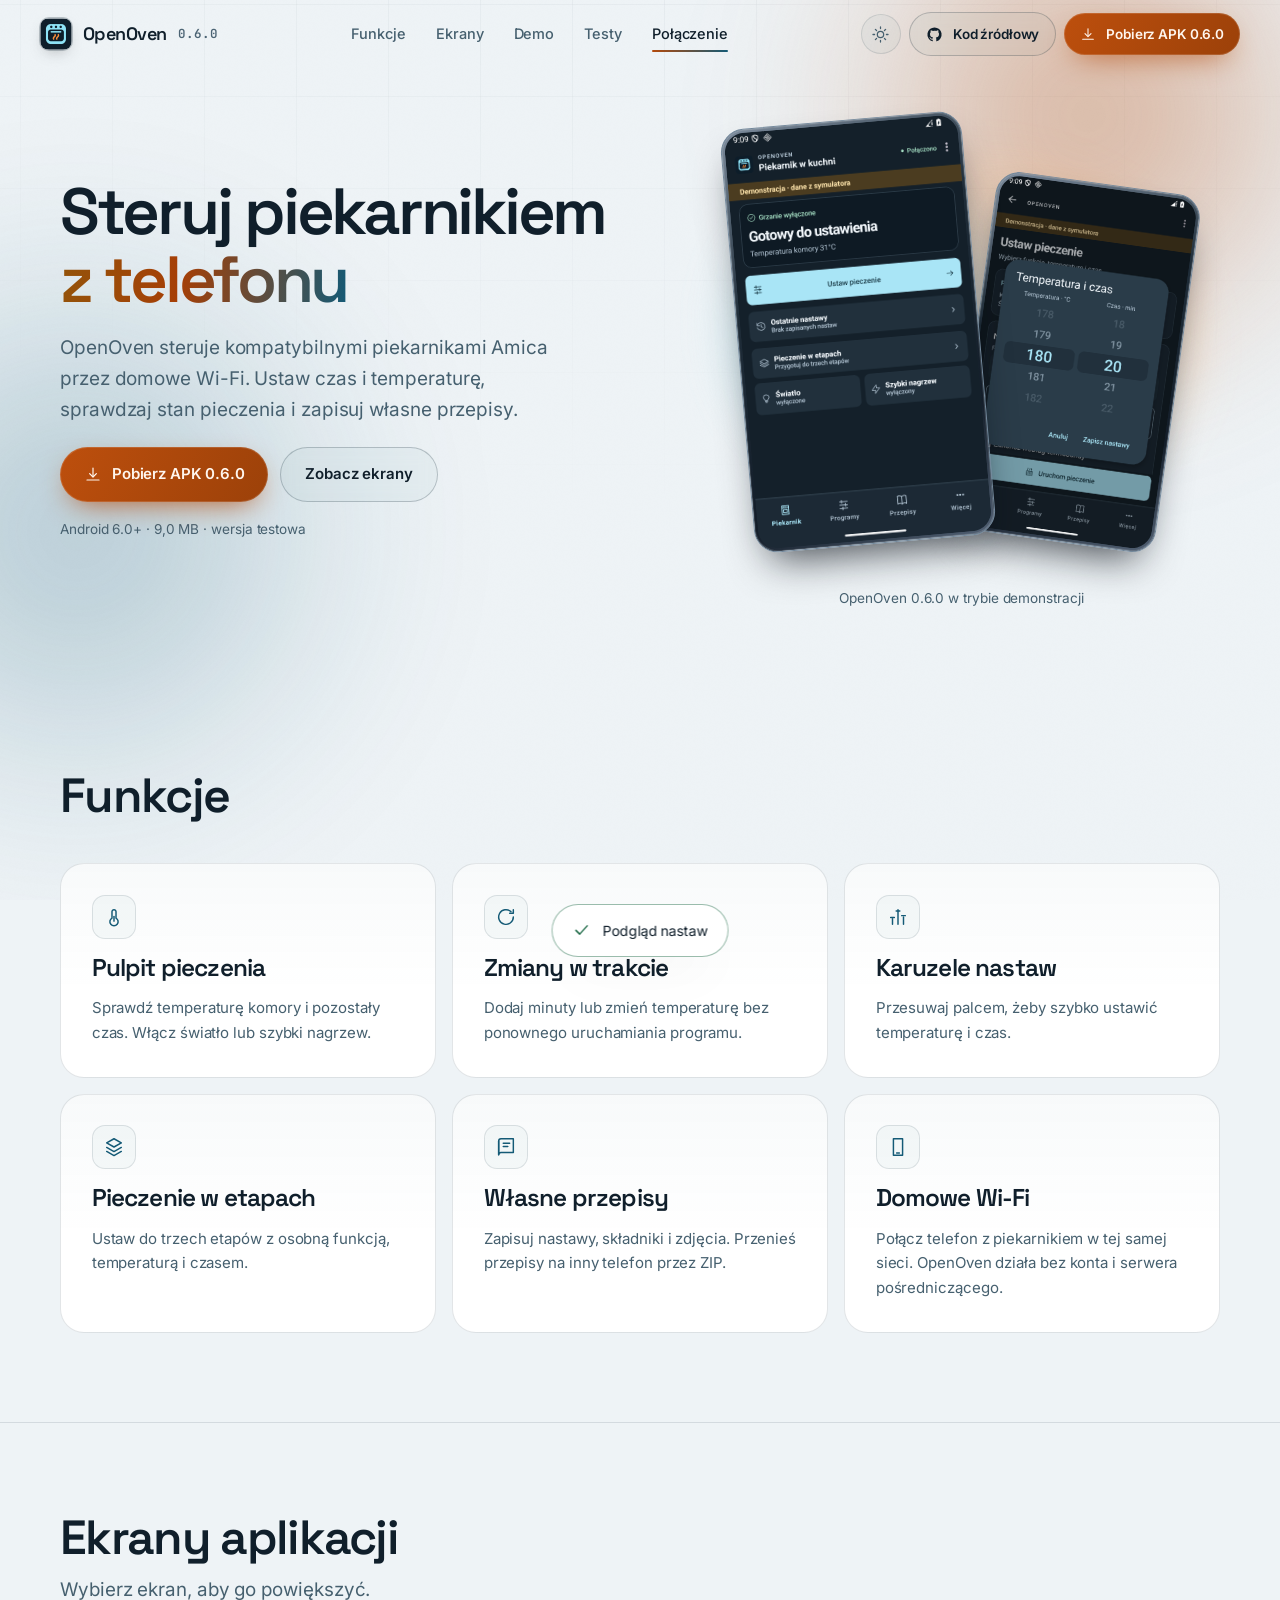
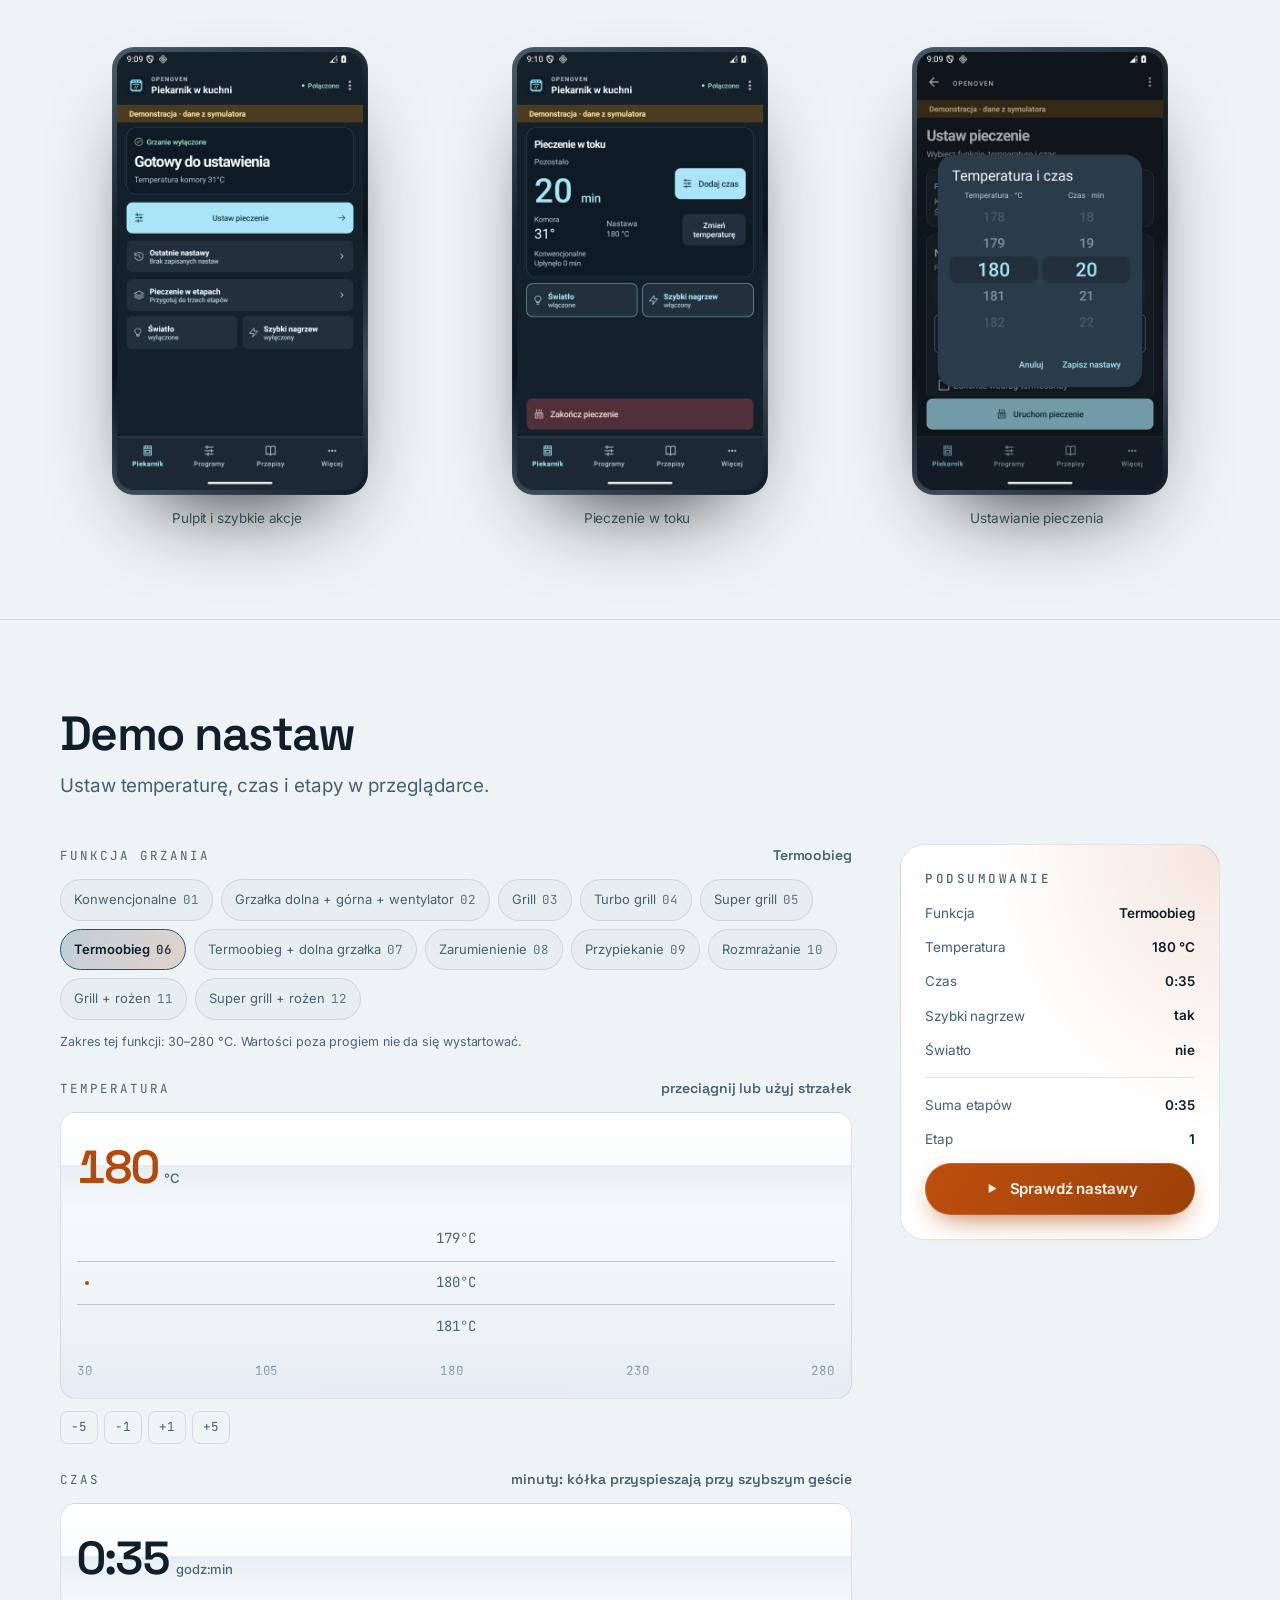
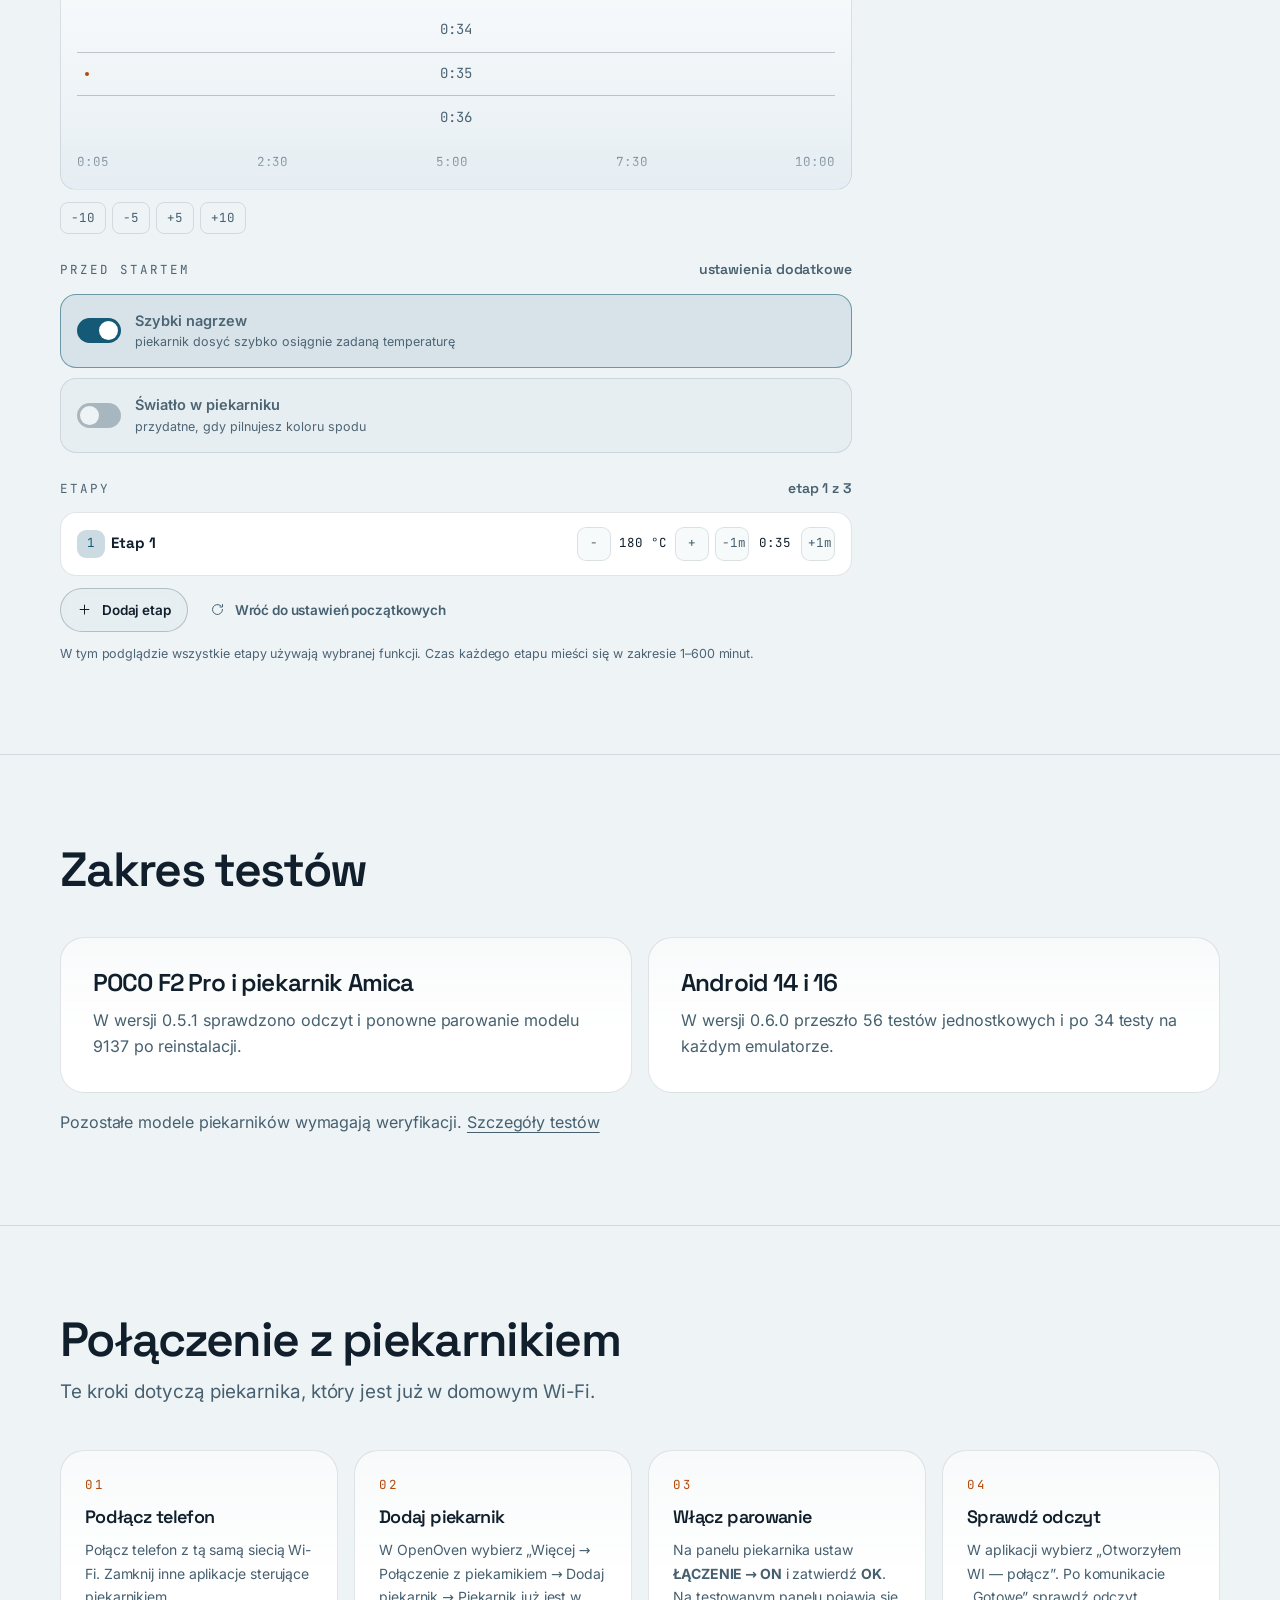
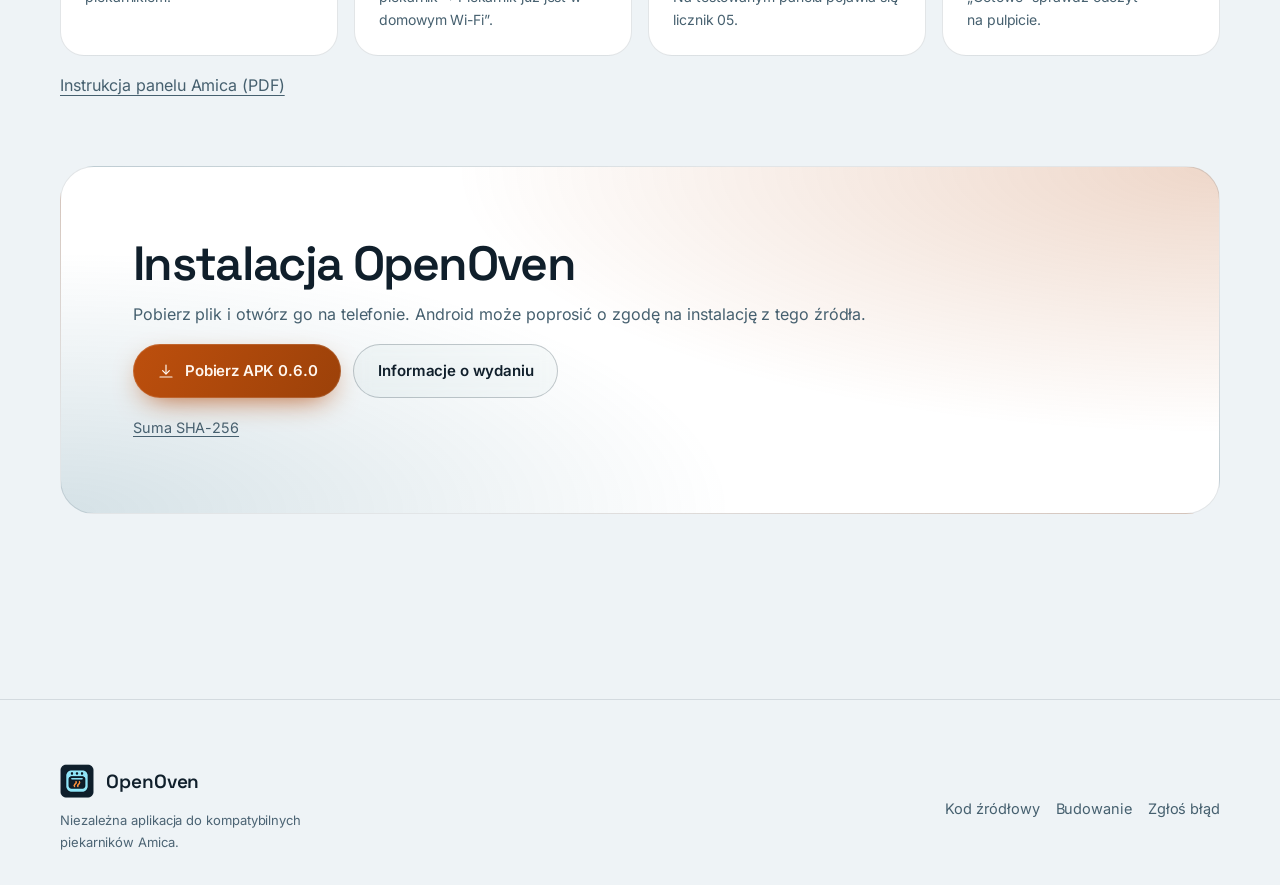
==== commit 1b05722c: "Refine OpenOven showcase and shorten page copy" ====
--- a/docs/index.html
+++ b/docs/index.html
@@ -8,17 +8,17 @@
 <meta name="theme-color" content="#070d13">
 <meta name="color-scheme" content="dark light">
 <meta property="og:type" content="website">
-<meta property="og:title" content="OpenOven — pieczenie po Twojemu. W Twojej sieci.">
+<meta property="og:title" content="OpenOven — sterowanie piekarnikiem z telefonu">
 <meta property="og:description" content="Niezależna aplikacja na Androida do lokalnego sterowania piekarnikami Amica. Kod w publicznym repozytorium. Wersja testowa 0.6.0.">
 <meta property="og:url" content="https://techparka.github.io/openoven/">
 <meta property="og:site_name" content="OpenOven">
 <meta property="og:image" content="https://techparka.github.io/openoven/assets/og-cover.png">
 <meta property="og:image:width" content="2400">
 <meta property="og:image:height" content="1260">
-<meta property="og:image:alt" content="OpenOven — pieczenie po Twojemu. W Twojej sieci. Zero chmury.">
+<meta property="og:image:alt" content="Okładka projektu OpenOven">
 <meta property="og:locale" content="pl_PL">
 <meta name="twitter:card" content="summary_large_image">
-<meta name="twitter:title" content="OpenOven — pieczenie po Twojemu. W Twojej sieci.">
+<meta name="twitter:title" content="OpenOven — sterowanie piekarnikiem z telefonu">
 <meta name="twitter:description" content="Niezależna aplikacja na Androida do lokalnego sterowania piekarnikami Amica. Kod w publicznym repozytorium. Wersja testowa 0.6.0, APK 9,0 MB.">
 <meta name="twitter:image" content="https://techparka.github.io/openoven/assets/og-cover.png">
 <meta name="twitter:image:alt" content="Makieta telefonu z paskiem postępu pieczenia i hasłem OpenOven.">
@@ -30,7 +30,7 @@
 <link rel="preload" as="font" href="assets/fonts/SpaceGrotesk-latin.woff2" type="font/woff2" crossorigin>
 <link rel="preload" as="font" href="assets/fonts/Inter-latin.woff2" type="font/woff2" crossorigin>
 <link rel="stylesheet" href="assets/fonts/fonts.css">
-<link rel="stylesheet" href="styles.css?v=2">
+<link rel="stylesheet" href="styles.css?v=3">
 <script type="application/ld+json">
 {
   "@context": "https://schema.org",
@@ -40,7 +40,7 @@
   "applicationCategory": "UtilitiesApplication",
   "softwareVersion": "0.6.0",
   "softwareRequirements": "Android 6.0 (API 23) lub nowszy",
-  "fileSize": "8.6 MB",
+  "fileSize": "9.0 MB",
   "downloadUrl": "https://github.com/techparka/openoven/releases/latest",
   "isAccessibleForFree": true,
   "codeRepository": "https://github.com/techparka/openoven",
@@ -173,10 +173,9 @@
     <span class="topbar__ver">0.6.0</span>
   </a>
   <nav class="topbar__nav" id="nav" aria-label="Nawigacja sekcji">
-    <a href="#mozliwosci">Możliwości</a>
-    <a href="#karuzela">Nastawy</a>
+    <a href="#mozliwosci">Funkcje</a>
     <a href="#ekrany">Ekrany</a>
-    <a href="#lokalnie">Lokalnie</a>
+    <a href="#karuzela">Demo</a>
     <a href="#jakosc">Testy</a>
     <a href="#start">Połączenie</a>
   </nav>
@@ -187,13 +186,13 @@
     </button>
     <a class="btn btn--ghost btn--sm" href="https://github.com/techparka/openoven" rel="noopener">
       <svg width="17" height="17" aria-hidden="true"><use href="#i-github"/></svg>
-      <span>Kod</span>
+      <span>Kod źródłowy</span>
     </a>
     <a class="btn btn--primary btn--sm" href="https://github.com/techparka/openoven/releases/download/v0.6.0/OpenOven-0.6.0.apk" rel="noopener">
       <svg width="16" height="16" aria-hidden="true"><use href="#i-download"/></svg>
-      <span>APK 0.6.0</span>
+      <span>Pobierz APK 0.6.0</span>
     </a>
-    <button class="iconbtn iconbtn--menu" id="menuBtn" type="button" aria-label="Menu" aria-expanded="false" aria-controls="msheet">
+    <button class="iconbtn iconbtn--menu" id="menuBtn" type="button" aria-label="Otwórz menu" aria-expanded="false" aria-controls="msheet">
       <svg width="20" height="20" aria-hidden="true"><use href="#i-menu"/></svg>
     </button>
   </div>
@@ -201,10 +200,9 @@
 </header>
 
 <nav class="msheet" id="msheet" hidden aria-label="Menu mobilne">
-  <a href="#mozliwosci">Możliwości </a>
-  <a href="#karuzela">Nastawy </a>
-  <a href="#ekrany">Ekrany </a>
-  <a href="#lokalnie">Lokalnie </a>
+  <a href="#mozliwosci">Funkcje</a>
+  <a href="#ekrany">Ekrany</a>
+  <a href="#karuzela">Demo</a>
   <a href="#jakosc">Testy</a>
   <a href="#start">Połączenie</a>
   <a class="btn btn--primary" href="https://github.com/techparka/openoven/releases/download/v0.6.0/OpenOven-0.6.0.apk" rel="noopener">
@@ -216,34 +214,26 @@
   <div class="wrap hero__grid">
     <div>
       <h1>Steruj piekarnikiem <span class="heat-text">z telefonu</span></h1>
-      <p class="hero__lead">OpenOven to niezależna aplikacja na Androida do kompatybilnych piekarników Amica. Sprawdź temperaturę, dodaj czas i zapisz własne nastawy przez domowe Wi-Fi.</p>
-      <div class="hero__cta" >
-        <a class="btn btn--primary" href="https://github.com/techparka/openoven/releases/download/v0.6.0/OpenOven-0.6.0.apk" rel="noopener">
+      <p class="hero__lead">OpenOven steruje kompatybilnymi piekarnikami Amica przez domowe Wi-Fi. Ustaw czas i temperaturę, sprawdzaj stan pieczenia i zapisuj własne przepisy.</p>
+      <div class="hero__cta">
+        <a class="btn btn--primary" href="https://github.com/techparka/openoven/releases/download/v0.6.0/OpenOven-0.6.0.apk">
           <svg width="18" height="18" aria-hidden="true"><use href="#i-download"/></svg>
           Pobierz APK 0.6.0
         </a>
-        <a class="btn btn--ghost" href="https://github.com/techparka/openoven" rel="noopener">
-          <svg width="18" height="18" aria-hidden="true"><use href="#i-github"/></svg>
-          Repozytorium i kod
-        </a>
-        <a class="btn btn--quiet" href="#ekrany">
-          Zobacz aplikację <svg width="16" height="16" aria-hidden="true"><use href="#i-arrow-right"/></svg>
-        </a>
+        <a class="btn btn--ghost" href="#ekrany">Zobacz ekrany</a>
       </div>
-      <ul class="hero__meta" >
-        <li>Android <b>6.0+</b></li>
-        <li>APK <b>9,0 MB</b></li>
-
-        <li><b class="chip chip--heat chip--meta">wersja testowa</b></li>
-      </ul>
+      <p class="hero__meta">Android 6.0+ · 9,0 MB · wersja testowa</p>
     </div>
 
     <figure class="hero__stage">
-      <div class="hero__ring" aria-hidden="true"></div>
-      <div class="device device--shot hero__phone">
-        <div class="device__screen">
-          <img class="device__shot" src="screenshots/baking.png" width="1080" height="1920"
-               fetchpriority="high" alt="OpenOven w trakcie pieczenia, z odczytem temperatury i przyciskiem dodawania czasu">
+      <div class="hero__phones">
+        <div class="hero__phone hero__phone--front">
+          <img src="screenshots/dashboard.png" width="1080" height="1920"
+               fetchpriority="high" alt="Pulpit OpenOven z przyciskiem ustawienia pieczenia oraz sterowaniem światłem i nagrzewem">
+        </div>
+        <div class="hero__phone hero__phone--back">
+          <img src="screenshots/settings-wheel.png" width="1080" height="1920"
+               alt="Ekran ustawiania pieczenia z karuzelami czasu i temperatury">
         </div>
       </div>
       <figcaption>OpenOven 0.6.0 w trybie demonstracji</figcaption>
@@ -253,140 +243,49 @@
 
 <section class="section" id="mozliwosci">
   <div class="wrap">
-    <div class="sechead" data-reveal>
-      <h2>Co potrafi OpenOven</h2>
-
-    </div>
-
-    <div class="bento">
-      <article class="card feature feature--wide" data-reveal>
+    <div class="sechead">
+      <h2>Funkcje</h2>
+    </div>
+    <div class="feature-grid">
+      <article class="card feature">
         <span class="feature__ic"><svg width="22" height="22" aria-hidden="true"><use href="#i-thermo"/></svg></span>
-        <h3>Stan na żywo, bez zgadywania</h3>
-        <p>Temperatura zadana i rzeczywista, wybrana funkcja, aktywny etap, licznik czasu —
-        odświeżane z piekarnika, nie z telefonu. Gdy piekarnik potwierdza polecenie odczytem,
-        aplikacja zmienia status na potwierdzony.</p>
-        <div class="feature__art" aria-hidden="true">
-          <div class="ui" style="position:static">
-            <div class="ui__card" style="--dw:260px;background:color-mix(in oklab, var(--accent) 7%, transparent)">
-              <div class="ui__row ui__row--split">
-                <span class="ui__label">Temperatura rzeczywista</span>
-                <span class="ui__sub">zadana 180 °C</span>
-              </div>
-              <div class="ui__row" style="align-items:baseline;gap:.5em">
-                <b class="ui__mid" style="font-size:.85em">178 °C</b>
-                <span class="ui__sub">nagrzewanie zakończone</span>
-              </div>
-              <div class="ui__bars" data-bars="28,42,58,70,78,84,88,90,92,93,94,95"></div>
-              <div class="ui__row" style="gap:.4em">
-                <span class="ui__chip">Termoobieg</span>
-                <span class="ui__chip ui__chip--ghost">0:41 pozostało</span>
-              </div>
-            </div>
-          </div>
-        </div>
-      </article>
-
-      <article class="card feature" data-reveal style="--d:80ms">
+        <h3>Pulpit pieczenia</h3>
+        <p>Sprawdź temperaturę komory i pozostały czas. Włącz światło lub szybki nagrzew.</p>
+      </article>
+      <article class="card feature">
         <span class="feature__ic"><svg width="22" height="22" aria-hidden="true"><use href="#i-rotate"/></svg></span>
-        <h3>Zmiana w trakcie</h3>
-        <p>Temperatura i czas bez przerywania programu. Dołóż minuty z poziomu pulpitu —
-        aplikacja sprawdza zmianę po odczycie stanu.</p>
-        <div class="feature__art">
-          <div class="ui" style="position:static">
-            <div class="ui__row" style="gap:.4em">
-              <span class="ui__chip ui__chip--ghost">180 °C</span>
-              <span class="ui__sub">→</span>
-              <span class="ui__chip">200 °C</span>
-              <span class="ui__chip">+10 min</span>
-            </div>
-          </div>
-        </div>
-      </article>
-
-      <article class="card feature" data-reveal style="--d:160ms">
+        <h3>Zmiany w trakcie</h3>
+        <p>Dodaj minuty lub zmień temperaturę bez ponownego uruchamiania programu.</p>
+      </article>
+      <article class="card feature">
         <span class="feature__ic"><svg width="22" height="22" aria-hidden="true"><use href="#i-sliders"/></svg></span>
         <h3>Karuzele nastaw</h3>
-        <p>Temperaturę i czas ustawiasz przeciąganiem — jak kołami w piekarniku. Im dłuższy gest,
-        tym szybciej przesuwa się skala.</p>
-        <div class="feature__art">
-          <div class="art-dial">
-            <div class="art-dial__ring">
-              <svg viewBox="0 0 80 80" aria-hidden="true">
-                <circle class="bg" cx="40" cy="40" r="35"/>
-                <circle class="fg" cx="40" cy="40" r="35" stroke-dasharray="220" stroke-dashoffset="220"/>
-              </svg>
-            </div>
-            <div class="art-dial__list">
-              <span>temperatura <b>30–280 °C</b></span>
-              <span>czas <b>1–600 min</b></span>
-              <span>sonda <b>30–90 °C</b></span>
-            </div>
-          </div>
-        </div>
-      </article>
-
-      <article class="card feature" data-reveal style="--d:80ms">
+        <p>Przesuwaj palcem, żeby szybko ustawić temperaturę i czas.</p>
+      </article>
+      <article class="card feature">
         <span class="feature__ic"><svg width="22" height="22" aria-hidden="true"><use href="#i-layers"/></svg></span>
-        <h3>Do trzech etapów</h3>
-        <p>Każdy etap ma własną funkcję, temperaturę i czas. Piekarnik przechodzi między nimi sam,
-        aplikacja pilnuje kolejności.</p>
-        <div class="feature__art art-stages" aria-hidden="true">
-          <div>Etap 1 · Termoobieg · 180 °C · 0:25</div>
-          <div>Etap 2 · Zapiekanie · 195 °C · 0:15</div>
-          <div>Etap 3 · Podawanie · 70 °C · 0:20</div>
-        </div>
-      </article>
-
-      <article class="card feature" data-reveal style="--d:160ms">
+        <h3>Pieczenie w etapach</h3>
+        <p>Ustaw do trzech etapów z osobną funkcją, temperaturą i czasem.</p>
+      </article>
+      <article class="card feature">
         <span class="feature__ic"><svg width="22" height="22" aria-hidden="true"><use href="#i-book"/></svg></span>
-        <h3>Przepisy, które da się przenieść</h3>
-        <p>Etapy, składniki, opis i zdjęcie w jednej karcie. Całość eksportujesz do pliku ZIP
-        i importujesz na innym telefonie albo w drugą stronę.</p>
-        <div class="feature__art">
-          <span class="art-zip"><svg width="16" height="16" aria-hidden="true"><use href="#i-zip"/></svg> szarlotka-1702.zip · 412 kB</span>
-        </div>
-      </article>
-
-      <article class="card feature" data-reveal style="--d:240ms">
-        <span class="feature__ic"><svg width="22" height="22" aria-hidden="true"><use href="#i-play"/></svg></span>
-        <h3>Demonstracja bez piekarnika</h3>
-        <p>Tryb demonstracji odpala symulator protokołu: możesz przejść całą aplikację,
-        poznać ekrany i zachowania, nie mając urządzenia w kuchni.</p>
-        <div class="feature__art">
-          <div class="ui" style="position:static">
-            <div class="ui__row" style="gap:.4em;flex-wrap:wrap">
-              <span class="ui__chip">start</span><span class="ui__chip">etap 2</span>
-              <span class="ui__chip">stop</span><span class="ui__chip ui__chip--ghost">historia</span>
-            </div>
-          </div>
-        </div>
-      </article>
-
-      <article class="card feature feature--wide" data-reveal>
-        <div class="ui__row" style="gap:var(--s4);align-items:flex-start;flex-wrap:wrap">
-          <span class="feature__ic" style="flex:none"><svg width="22" height="22" aria-hidden="true"><use href="#i-shield"/></svg></span>
-          <div style="flex:1;min-width:260px;max-width:62ch;display:grid;gap:var(--s3)">
-            <h3>Limity urządzenia pilnowane przed startem</h3>
-            <p>Aplikacja nie pozwala wystartować wartości, których piekarnik by nie przyjął:
-            każda funkcja ma własny zakres temperatur, a progi są sprawdzane na etapie układania
-            etapów — nie po wysłaniu polecenia.</p>
-          </div>
-        </div>
-        <div class="feature__art" style="display:grid;gap:var(--s3);grid-template-columns:repeat(auto-fit,minmax(190px,1fr))">
-          <div class="ui__row" style="gap:10px;align-items:baseline"><b class="mono" style="color:var(--ember)">≤ 230 °C</b><span class="muted" style="font-size:14px">zarumienienie</span></div>
-          <div class="ui__row" style="gap:10px;align-items:baseline"><b class="mono" style="color:var(--ember)">≤ 240 °C</b><span class="muted" style="font-size:14px">przypiekanie</span></div>
-          <div class="ui__row" style="gap:10px;align-items:baseline"><b class="mono" style="color:var(--ember)">30–90 °C</b><span class="muted" style="font-size:14px">temperatura sondy</span></div>
-          <div class="ui__row" style="gap:10px;align-items:baseline"><b class="mono" style="color:var(--ember)">1–600 min</b><span class="muted" style="font-size:14px">długość etapu</span></div>
-        </div>
+        <h3>Własne przepisy</h3>
+        <p>Zapisuj nastawy, składniki i zdjęcia. Przenieś przepisy na inny telefon przez ZIP.</p>
+      </article>
+      <article class="card feature">
+        <span class="feature__ic"><svg width="22" height="22" aria-hidden="true"><use href="#i-phone"/></svg></span>
+        <h3>Domowe Wi-Fi</h3>
+        <p>Połącz telefon z piekarnikiem w tej samej sieci. OpenOven działa bez konta i serwera pośredniczącego.</p>
       </article>
     </div>
   </div>
 </section>
+
 <section class="section section--edge" id="ekrany">
   <div class="wrap">
     <div class="sechead" id="aplikacja">
-      <h2>Zobacz aplikację</h2>
-      <p>Trzy ekrany wersji 0.6.0 z emulatora. Otwórz zrzut, aby go powiększyć.</p>
+      <h2>Ekrany aplikacji</h2>
+      <p>Wybierz ekran, aby go powiększyć.</p>
     </div>
     <div class="gallery-grid" id="galRail">
       <a class="gal__item" href="screenshots/dashboard.png">
@@ -397,15 +296,15 @@
       </a>
       <a class="gal__item" href="screenshots/baking.png">
         <div class="device device--shot">
-          <div class="device__screen"><img class="device__shot" src="screenshots/baking.png" width="1080" height="1920" loading="lazy" alt="Zmiana nastaw w trakcie pieczenia"></div>
-        </div>
-        <span class="gal__cap">Zmiana nastaw w trakcie pieczenia</span>
+          <div class="device__screen"><img class="device__shot" src="screenshots/baking.png" width="1080" height="1920" loading="lazy" alt="Pieczenie w toku"></div>
+        </div>
+        <span class="gal__cap">Pieczenie w toku</span>
       </a>
       <a class="gal__item" href="screenshots/settings-wheel.png">
         <div class="device device--shot">
-          <div class="device__screen"><img class="device__shot" src="screenshots/settings-wheel.png" width="1080" height="1920" loading="lazy" alt="Karuzele temperatury i czasu"></div>
-        </div>
-        <span class="gal__cap">Karuzele temperatury i czasu</span>
+          <div class="device__screen"><img class="device__shot" src="screenshots/settings-wheel.png" width="1080" height="1920" loading="lazy" alt="Ustawianie pieczenia"></div>
+        </div>
+        <span class="gal__cap">Ustawianie pieczenia</span>
       </a>
     </div>
   </div>
@@ -413,8 +312,8 @@
 <section class="section section--edge" id="karuzela">
   <div class="wrap">
     <div class="sechead" data-reveal>
-      <h2>Wypróbuj nastawy w przeglądarce</h2>
-      <p>Wybierz funkcję, temperaturę i czas, a potem dodaj kolejne etapy. Zmiany dotyczą tylko podglądu na tej stronie.</p>
+      <h2>Demo nastaw</h2>
+      <p>Ustaw temperaturę, czas i etapy w przeglądarce.</p>
     </div>
 
     <div class="play">
@@ -515,330 +414,60 @@
     </div>
   </div>
 </section>
-<section class="section section--edge" id="motyw">
+<section class="section section--edge" id="jakosc">
   <div class="wrap">
     <div class="sechead">
-      <h2>Wygląd</h2>
-      <p>W aplikacji zmienisz motyw w „Więcej → Wygląd aplikacji”.</p>
-    </div>
-    <div class="themebar" role="group" aria-label="Motyw strony">
-      <button type="button" data-theme-choice="system" aria-pressed="true">Systemowy</button>
-      <button type="button" data-theme-choice="light" aria-pressed="false">Jasny</button>
-      <button type="button" data-theme-choice="dark" aria-pressed="false">Ciemny</button>
-    </div>
-  </div>
-</section>
-<section class="section section--edge" id="lokalnie">
-  <div class="wrap">
-    <div class="sechead" data-reveal>
-      <h2>Sterowanie w domowym Wi-Fi</h2>
-      <p>Telefon łączy się z piekarnikiem bezpośrednio w domowej sieci Wi-Fi. Nie ma konta,
-      nie ma serwera pośredniczącego, nie ma telemetrii. Jest profil zapisany w telefonie
-      i rozmowa dwóch urządzeń w tej samej podsieci.</p>
-    </div>
-
-    <div class="lan" data-reveal>
-      <div class="lan__stage">
-        <p class="lan__tag">Ta sama sieć, dwa urządzenia</p>
-        <div class="lan__nodes">
-          <div class="lan__node">
-            <span class="lan__chip"><svg width="34" height="34" aria-hidden="true"><use href="#i-phone"/></svg></span>
-            <b>Telefon z OpenOven</b>
-            <span>profil piekarnika zapisany lokalnie</span>
-            <span class="lan__bytes"><span>Android 6+</span><span>bez konta</span><span>bez internetu</span></span>
-          </div>
-          <div class="lan__wire" aria-hidden="true">
-            <svg viewBox="0 0 170 40" preserveAspectRatio="none"><path d="M 0 20 H 170"/></svg>
-            <span class="lan__pulse"></span>
-            <span class="lan__pulse lan__pulse--back"></span>
-            <span class="mono lan__proto">TCP / discovery UDP</span>
-          </div>
-          <div class="lan__node">
-            <span class="lan__chip lan__chip--oven"><svg width="34" height="34" aria-hidden="true"><use href="#i-oven"/></svg></span>
-            <b>Piekarnik Amica z Wi-Fi</b>
-            <span>jedna aktywna sesja sterowania naraz</span>
-            <span class="lan__bytes"><span>panel z licznikiem parowania</span><span>odczyt stanu</span></span>
-          </div>
-        </div>
-      </div>
-
-      <div class="lan__nodes" style="display:grid;grid-template-columns:repeat(auto-fit,minmax(min(100%,240px),1fr));gap:var(--s4);margin-top:var(--s6)">
-        <div class="note" data-reveal>
-          <b>Pierwsze podłączenie</b>
-          <span>Jeśli piekarnik jest już w sieci, otwórz okno parowania na jego panelu i dodaj urządzenie w OpenOven.</span>
-        </div>
-        <div class="note" data-reveal style="--d:100ms">
-          <b>Profil dla domownika</b>
-          <span>Zamiast drugi raz przechodzić parowanie: „Więcej → Udostępnij piekarnik” generuje
-          kod QR z profilem, a drugi telefon odczytuje go aparatem.</span>
-        </div>
-        <div class="note" data-reveal style="--d:200ms">
-          <b>Diagnostyka zamiast czarnego ekranu</b>
-          <span>Ekran diagnostyki pokazuje, na którym etapie gaśnie połączenie: wykrywanie, adres,
-          port, pierwsza wymiana. Nie wysyła nigdzie żadnych danych prywatnych.</span>
-        </div>
-      </div>
-    </div>
-
-  </div>
-</section>
-<section class="section section--edge" id="jakosc">
-  <div class="wrap">
-    <div class="sechead" data-reveal>
       <h2>Zakres testów</h2>
-      <p>Wydanie 0.6.0 sprawdzono na emulatorach. Próby na fizycznym piekarniku wykonano w wersji 0.5.1.</p>
-    </div>
-
-    <div class="stats" data-reveal>
-      <div class="stat"><span class="stat__k">Testy JVM</span><b class="mono" data-count="56">56</b><span>połączenie, odczyt, etapy, zmiana czasu i temperatury, utrata sesji</span></div>
-      <div class="stat"><span class="stat__k">Emulatory</span><b class="mono" data-count="34">34</b><span>testy na Androidzie 14 i tyle samo na Androidzie 16: nawigacja, karuzele, szkice, ZIP, uprawnienia</span></div>
-      <div class="stat"><span class="stat__k">Wydanie</span><b class="mono">0.6.0</b><span>APK 9,0 MB, Android 6+, JDK 17, Android SDK 34</span></div>
-    </div>
-
-    <div class="tablewrap" style="margin-top:var(--s6)" data-reveal>
-      <table class="table">
-        <caption class="sr-only">Zakres potwierdzonej kompatybilności i testów OpenOven 0.6.0</caption>
-        <thead>
-          <tr><th scope="col">Środowisko</th><th scope="col">Co sprawdzono</th><th scope="col">Status</th></tr>
-        </thead>
-        <tbody>
-          <tr>
-            <td>POCO F2 Pro + piekarnik Amica (model 9137)</td>
-            <td>aktualny odczyt, dodanie w istniejącym Wi-Fi po wyczyszczeniu danych, ponowne
-            połączenie po zamknięciu okna parowania, pełna reinstalacja</td>
-            <td><span class="chip" style="border-color:color-mix(in oklab,var(--ok) 45%,transparent);color:var(--ok)">0.5.1 · sprzęt</span></td>
-          </tr>
-          <tr>
-            <td>Emulator Android 14 i Android 16</td>
-            <td>nawigacja, karuzele nastaw, zachowanie szkicu, przepisy ZIP, uprawnienia, scenariusze
-            sterowania z symulatorem — po 34 testy na każdym</td>
-            <td><span class="chip" style="border-color:color-mix(in oklab,var(--ok) 45%,transparent);color:var(--ok)">automatyczne 68/68</span></td>
-          </tr>
-          <tr>
-            <td>JVM, 56 testów jednostkowych</td>
-            <td>model odczytu, etapy, zmiana czasu i temperatury, obsługa utraty sesji, kod warstwy połączenia</td>
-            <td><span class="chip" style="border-color:color-mix(in oklab,var(--ok) 45%,transparent);color:var(--ok)">wszystkie przechodzą</span></td>
-          </tr>
-          <tr>
-            <td>Inne telefony, panele i wersje firmware</td>
-            <td>kompatybilność sprzętowa niepotwierdzona; inne panele mogą inaczej nazywać opcję okna
-            parowania, a nowe wersje oprogramowania piekarnika mogą zmieniać zachowanie</td>
-            <td><span class="chip chip--heat">do sprawdzenia</span></td>
-          </tr>
-          <tr>
-            <td>Pierwsza konfiguracja sieci na nowym piekarniku</td>
-            <td>kreator ma testy z symulatorem; próba z fizycznym urządzeniem dotyczyła już działającej
-            sieci domowej</td>
-            <td><span class="chip chip--heat">częściowo</span></td>
-          </tr>
-        </tbody>
-      </table>
-    </div>
-
-    <div style="display:grid;gap:var(--s4);margin-top:var(--s6);grid-template-columns:repeat(auto-fit,minmax(280px,1fr))">
-      <div class="note" data-reveal>
-        <b>Czego jeszcze nie potrafimy obiecać</b>
-        <span>Kompatybilność sprzętowa jest potwierdzona dla jednego, opisanego zestawu.
-        Poza nim mogą zdarzyć się inne nazwy funkcji w panelu, inne ograniczenia czasowe
-        albo braki w odczytach. Aplikacja jest na to przygotowana w ten sposób, że pokazuje
-        statusy zamiast je zgadywać — ale nie zastąpi testu na Twoim modelu.</span>
-      </div>
-      <div class="note" data-reveal style="--d:100ms">
-        <b>Dlaczego to wersja testowa</b>
-        <span>Wydanie 0.6.0 nie jest dystrybuowane przez sklep, tylko jako APK z Releases.
-        Podczas otwierania pliku APK Android może poprosić o zgodę na instalację z tego źródła —
-        to normalne przy aplikacjach spoza sklepu. Przed startem pieczenia sprawdź odczyt na pulpicie.</span>
-      </div>
-      <div class="note" data-reveal style="--d:200ms">
-        <b>Co jest w środku wydania</b>
-        <span>Cztery szablony nastaw OpenOven, zapis i przenoszenie własnych przepisów, historia
-        oraz ostatnie nastawy, diagnostyka połączenia i tryb demonstracji na symulatorze.</span>
-      </div>
-    </div>
+    </div>
+    <div class="test-grid">
+      <article class="card">
+        <h3>POCO F2 Pro i piekarnik Amica</h3>
+        <p>W wersji 0.5.1 sprawdzono odczyt i ponowne parowanie modelu 9137 po reinstalacji.</p>
+      </article>
+      <article class="card">
+        <h3>Android 14 i 16</h3>
+        <p>W wersji 0.6.0 przeszło 56 testów jednostkowych i po 34 testy na każdym emulatorze.</p>
+      </article>
+    </div>
+    <p class="section-note">Pozostałe modele piekarników wymagają weryfikacji. <a href="https://github.com/techparka/openoven#zakres-testów">Szczegóły testów</a></p>
   </div>
 </section>
 <section class="section section--edge" id="start">
   <div class="wrap">
-    <div class="sechead" data-reveal>
-      <h2>Cztery kroki do pierwszego odczytu</h2>
-      <p>Ścieżka dla piekarnika, który jest już w domowym Wi-Fi. Nazwy opcji zależą od panelu —
-      na testowanym piekarniku licznik <span class="mono">05</span> oznacza otwarte okno parowania.</p>
-    </div>
-
-    <div class="steps4" id="pairSteps">
-      <article class="card pstep is-active" data-step="1">
-        <h3>Ta sama sieć</h3>
-        <p>Podłącz telefon do domowego Wi-Fi i zamknij inne aplikacje sterujące piekarnikiem —
-        sesja sterowania jest jedna.</p>
-        <p class="pstep__panel"><span>telefon</span><span>Wi-Fi domowe</span></p>
+    <div class="sechead">
+      <h2>Połączenie z piekarnikiem</h2>
+      <p>Te kroki dotyczą piekarnika, który jest już w domowym Wi-Fi.</p>
+    </div>
+    <div class="steps4">
+      <article class="card pstep" data-step="1">
+        <h3>Podłącz telefon</h3>
+        <p>Połącz telefon z tą samą siecią Wi-Fi. Zamknij inne aplikacje sterujące piekarnikiem.</p>
       </article>
       <article class="card pstep" data-step="2">
         <h3>Dodaj piekarnik</h3>
-        <p>„Więcej → Połączenie z piekarnikiem → Dodaj piekarnik → Piekarnik już jest w domowym Wi-Fi”.</p>
-        <p class="pstep__panel"><span>OpenOven</span><span>dodawanie</span></p>
+        <p>W OpenOven wybierz „Więcej → Połączenie z piekarnikiem → Dodaj piekarnik → Piekarnik już jest w domowym Wi-Fi”.</p>
       </article>
       <article class="card pstep" data-step="3">
-        <h3>Okno parowania</h3>
-        <p>Na panelu piekarnika włącz <b>ŁĄCZENIE → ON</b> i zatwierdź <b>OK</b>. Licznik pokazuje
-        otwarte okno.</p>
-        <p class="pstep__panel"><span>panel piekarnika</span><b>05</b></p>
+        <h3>Włącz parowanie</h3>
+        <p>Na panelu piekarnika ustaw <b>ŁĄCZENIE → ON</b> i zatwierdź <b>OK</b>. Na testowanym panelu pojawia się licznik 05.</p>
       </article>
       <article class="card pstep" data-step="4">
-        <h3>Połącz i sprawdź</h3>
-        <p>Wybierz „Otworzyłem WI — połącz”. Po komunikacie „Gotowe” sprawdź aktualny odczyt
-        na pulpicie.</p>
-        <p class="pstep__panel"><span>odczyt</span><span>180 °C · 0:41</span></p>
-      </article>
-    </div>
-
-    <div style="display:grid;gap:var(--s4);margin-top:var(--s7);grid-template-columns:repeat(auto-fit,minmax(min(100%,320px),1fr))">
-      <div class="card" data-reveal style="display:grid;gap:var(--s4);align-content:start">
-        <p class="eyebrow">Pobieranie</p>
-        <h3 style="font-size:clamp(1.4rem,2.6vw,2rem)">APK 0.6.0</h3>
-        <p class="muted">Testowy APK na Androida 6 lub nowszego. Plik ma około 9,0 MB i podpis debug.</p>
-        <div class="ui__row" style="gap:var(--s3);flex-wrap:wrap">
-          <a class="btn btn--primary" href="https://github.com/techparka/openoven/releases/download/v0.6.0/OpenOven-0.6.0.apk" rel="noopener">
-            <svg width="17" height="17" aria-hidden="true"><use href="#i-download"/></svg> Pobierz APK
-          </a>
-          <a class="btn btn--ghost" href="https://github.com/techparka/openoven/releases" rel="noopener">
-            Archiwum wydań
-          </a>
-        </div>
-        <ol class="install">
-          <li><b>Pobierz</b> <span class="mono">OpenOven-0.6.0.apk</span>.</li>
-          <li><b>Otwórz</b> plik z powiadomienia albo z menedżera plików telefonu.</li>
-          <li><b>Zezwól</b>, jeśli Android upomni się o instalację z nieznanego źródła — wskaż tylko aplikację, która otwiera plik.</li>
-        </ol>
-        <p class="hint file-hash"><a href="https://github.com/techparka/openoven/releases/download/v0.6.0/OpenOven-0.6.0.apk.sha256">Plik sumy SHA-256</a><br> <span class="mono">93c542e5a997164b8fcacc33ed3ffd8979d33f6c96f54e56a03a1583c3cfbc66</span></p>
-        <p class="hint">Zachowaj bieżącą konfigurację sieci piekarnika. Profil QR udostępniaj tylko
-        osobom, którym chcesz dać dostęp do lokalnego sterowania.</p>
-      </div>
-
-      <div class="card" data-reveal style="--d:100ms;display:grid;gap:var(--s4);align-content:start">
-        <p class="eyebrow">Budowanie</p>
-        <h3 style="font-size:clamp(1.4rem,2.6vw,2rem)">Zbuduj z kodu</h3>
-        <p class="muted">Wymagane JDK 17 i Android SDK 34. Aplikacja działa od Androida 6.
-        Poniższe polecenie uruchamia testy rdzenia.</p>
-        <pre class="mono" style="margin:0;padding:18px;border:1px solid var(--line);border-radius:14px;background:var(--bg-2);overflow-x:auto;font-size:13px;line-height:1.9"><code>git clone https://github.com/techparka/openoven.git
-cd openoven
-./gradlew :core:test :app:assembleDebug</code></pre>
-        <p class="hint">APK pojawi się w <span class="mono">app/build/outputs/apk/debug/</span>.
-        W systemie Windows użyj <span class="mono">gradlew.bat</span>.</p>
-        <div class="ui__row" style="gap:var(--s3);flex-wrap:wrap">
-          <a class="btn btn--ghost" href="https://github.com/techparka/openoven" rel="noopener">
-            <svg width="17" height="17" aria-hidden="true"><use href="#i-github"/></svg> Otwórz repozytorium
-          </a>
-          <a class="btn btn--quiet" href="https://github.com/techparka/openoven/issues" rel="noopener">
-            Zgłoś problem <svg width="15" height="15" aria-hidden="true"><use href="#i-arrow-right"/></svg>
-          </a>
-        </div>
-      </div>
-    </div>
-
-    <div class="card release" data-reveal>
-      <div class="release__head">
-        <div>
-          <p class="eyebrow">Wydanie</p>
-          <h3>v0.6.0 — pierwsze publiczne wydanie testowe</h3>
-        </div>
-        <span class="chip chip--heat">12 listopada 2026</span>
-      </div>
-      <ul class="release__list">
-        <li><b>Pulpit pieczenia</b> z odczytem na żywo, zmianą temperatury i czasu oraz szybkimi akcjami.</li>
-        <li><b>Karuzele nastaw</b>, które przyspieszają wraz z gestem; do trzech etapów, historia i edytowalne szablony.</li>
-        <li><b>Własne przepisy</b>, eksport i import ZIP, przenoszenie profilu przez QR oraz tryb demonstracji.</li>
-        <li><b>124 testy automatyczne</b> (56 JVM, po 34 na emulatorach Android 14 i 16) oraz opisane w README próby na POCO F2 Pro.</li>
-      </ul>
-      <div class="release__files">
-        <span class="mono">OpenOven-0.6.0.apk · 9,0 MB</span>
-        <span class="mono">OpenOven-0.6.0.apk.sha256</span>
-        <a class="mono" href="https://github.com/techparka/openoven/releases/tag/v0.6.0" rel="noopener">notatki wydania <svg width="14" height="14" aria-hidden="true"><use href="#i-arrow-right"/></svg></a>
-      </div>
-    </div>
-
-    <div style="margin-top:clamp(56px,9vw,104px)">
-      <div class="sechead" data-reveal style="margin-bottom:var(--s5)">
-        <p class="eyebrow">Częste pytania</p>
-        <h2 style="font-size:clamp(1.6rem,3.4vw,2.4rem)">Zanim zainstalujesz</h2>
-      </div>
-      <div class="faq">
-        <details class="faq__item" data-reveal>
-          <summary>Czy potrzebuję konta, rejestracji albo internetu?</summary>
-          <div class="faq__body">Nie. Profil piekarnika powstaje i zostaje w telefonie, a polecenie
-          wędruje prosto do urządzenia w domowym Wi-Fi (TCP 7779, wykrywanie UDP 7777). Żadne dane
-          nie idą przez serwer pośredniczący. Internet jest potrzebny raz — żeby pobrać APK.</div>
-        </details>
-        <details class="faq__item" data-reveal style="--d:60ms">
-          <summary>Czy to oficjalna aplikacja Amica?</summary>
-          <div class="faq__body">Nie. OpenOven to niezależny projekt. Nazwa Amica pojawia się tylko
-          dlatego, że opisuje urządzenia, którymi aplikacja steruje. Nie mamy dostępu do zaplecza
-          producenta ani jego wsparcia — i nikt z zewnątrz nie ma przez tę aplikację dostępu
-          do Twojej sieci.</div>
-        </details>
-        <details class="faq__item" id="licencja" data-reveal style="--d:90ms">
-          <summary>Na jakiej licencji jest kod?</summary>
-          <div class="faq__body">Jeszcze na żadnej — <b>licencja nie została ogłoszona</b>.
-          Repozytorium jest publiczne, więc kod można czytać, nad nim pracować i zbudować własne APK
-          na użytek domowy. Dalsze udostępnianie lub wykorzystanie w innym projekcie uzgodnij
-          z autorem w <a href="https://github.com/techparka/openoven/issues" rel="noopener">issues</a> —
-          wybór licencji jest tu świadomą decyzją, a nie domyślną klauzulą z szablonu.</div>
-        </details>
-        <details class="faq__item" data-reveal style="--d:120ms">
-          <summary>Czy mogę używać OpenOven razem z aplikacją producenta?</summary>
-          <div class="faq__body">Piekarnik obsługuje jedną sesję sterowania, więc drugą aplikację
-          lepiej zamknąć na czas pracy z OpenOven. Konfiguracja sieci w piekarniku zostaje bez zmian,
-          więc powrót do aplikacji producenta nie wymaga parowania ani resetu.</div>
-        </details>
-        <details class="faq__item" data-reveal style="--d:180ms">
-          <summary>Na jakim sprzęcie to sprawdzono?</summary>
-          <div class="faq__body">Na POCO F2 Pro i jednym piekarniku Amica o identyfikatorze modelu 9137,
-          plus 34 testy na emulatorze z Androidem 14 i 34 na Androidzie 16. Inne telefony, panele
-          i wersje firmware mogą rozmawiać inaczej — <a href="#jakosc">zakres testów</a> opisuje to wprost,
-          bez zatajania niewygodnych fragmentów.</div>
-        </details>
-        <details class="faq__item" data-reveal style="--d:240ms">
-          <summary>Jak przekazać sterowanie drugiej osobie w domu?</summary>
-          <div class="faq__body">„Więcej → Udostępnij piekarnik” generuje kod QR z profilem połączenia,
-          a drugi telefon odczytuje go aparatem — bez ręcznego przepisywania adresu. Profil w kodzie
-          traktuj jak klucze do kuchni: zawiera dane potrzebne do sterowania urządzeniem w Twojej sieci.</div>
-        </details>
-        <details class="faq__item" data-reveal style="--d:300ms">
-          <summary>Czy mogę najpierw obejrzeć aplikację bez piekarnika?</summary>
-          <div class="faq__body">Tak. „Więcej → Połączenie z piekarnikiem → Wypróbuj demonstrację”
-          odpala całą aplikację na symulatorze protokołu: ekrany, etapy, przepisy i historia działają
-          jak na żywo. W trakcie przypomina pasek „Demonstracja · dane z symulatora”, żeby nie pomylić
-          danych testowych z odczytem z urządzenia.</div>
-        </details>
-        <details class="faq__item" data-reveal style="--d:360ms">
-          <summary>Jak zgłosić błąd albo zaproponować funkcję?</summary>
-          <div class="faq__body">Przez <a href="https://github.com/techparka/openoven/issues" rel="noopener">issues w repozytorium</a>.
-          Najbardziej przydają się: identyfikator modelu piekarnika, model telefonu i wersja Androida
-          oraz informacja, na którym kroku gaśnie połączenie — sam opis „nie działa” nic nie wnosi.</div>
-        </details>
-      </div>
-    </div>
-  </div>
-</section>
-<section class="section">
-  <div class="wrap">
-    <div class="cta" data-reveal>
-      <p class="eyebrow">Połączenie</p>
-      <h2>Pobierz OpenOven</h2>
-      <p class="muted" style="margin-top:var(--s4);max-width:60ch">
-        Zainstaluj APK 0.6.0, przejdź demonstrację na symulatorze, a potem dodaj piekarnik
-        w czterech krokach. Kod, zgłoszenia i plan dalszych wersji są w repozytorium.
-      </p>
+        <h3>Sprawdź odczyt</h3>
+        <p>W aplikacji wybierz „Otworzyłem WI — połącz”. Po komunikacie „Gotowe” sprawdź odczyt na pulpicie.</p>
+      </article>
+    </div>
+    <p class="section-note"><a href="https://www.amica.pl/media/wysiwyg/programatory/tv/android_manual.pdf">Instrukcja panelu Amica (PDF)</a></p>
+
+    <div class="cta download">
+      <h2>Instalacja OpenOven</h2>
+      <p>Pobierz plik i otwórz go na telefonie. Android może poprosić o zgodę na instalację z tego źródła.</p>
       <div class="cta__row">
-        <a class="btn btn--primary" href="https://github.com/techparka/openoven/releases/download/v0.6.0/OpenOven-0.6.0.apk" rel="noopener">
+        <a class="btn btn--primary" href="https://github.com/techparka/openoven/releases/download/v0.6.0/OpenOven-0.6.0.apk">
           <svg width="18" height="18" aria-hidden="true"><use href="#i-download"/></svg> Pobierz APK 0.6.0
         </a>
-        <a class="btn btn--ghost" href="https://github.com/techparka/openoven" rel="noopener">
-          <svg width="18" height="18" aria-hidden="true"><use href="#i-github"/></svg> Repozytorium OpenOven
-        </a>
-        <a class="btn btn--quiet" href="#karuzela">
-          Wypróbuj nastawy <svg width="16" height="16" aria-hidden="true"><use href="#i-arrow-right"/></svg>
-        </a>
+        <a class="btn btn--ghost" href="https://github.com/techparka/openoven/releases/tag/v0.6.0">Informacje o wydaniu</a>
       </div>
+      <a class="download__hash" href="https://github.com/techparka/openoven/releases/download/v0.6.0/OpenOven-0.6.0.apk.sha256">Suma SHA-256</a>
     </div>
   </div>
 </section>
@@ -846,48 +475,18 @@
 </main>
 
 <footer class="footer">
-  <div class="wrap">
-    <div class="footer__grid">
-      <div>
-        <p class="footer__brand">
-          <img src="assets/img/logo-64.png" alt="" width="34" height="34" style="border-radius:9px">
-          OpenOven
-        </p>
-        <p class="footer__note">
-          Niezależna aplikacja na Androida do lokalnego sterowania kompatybilnymi piekarnikami Amica.
-          Kod dostępny publicznie, wydanie testowe.
-        </p>
-        <p class="footer__note" style="margin-top:var(--s4)">
-          Projekt niezależny. Nazwa Amica wskazuje urządzenia, do których aplikacja jest przeznaczona.
-        </p>
-      </div>
-      <div>
-        <h3>Aplikacja</h3>
-        <a href="#mozliwosci">Możliwości</a>
-        <a href="#ekrany">Zrzuty ekranu</a>
-        <a href="#karuzela">Nastawy na żywo</a>
-        <a href="#motyw">Motyw jasny i ciemny</a>
-      </div>
-      <div>
-        <h3>Projekt</h3>
-        <a href="https://github.com/techparka/openoven" rel="noopener">Repozytorium</a>
-        <a href="https://github.com/techparka/openoven/releases" rel="noopener">Wydania</a>
-        <a href="https://github.com/techparka/openoven/issues" rel="noopener">Zgłoszenia błędów</a>
-        <a href="https://github.com/techparka/openoven/blob/main/README.md" rel="noopener">Zakres testów</a>
-        <a href="#licencja">Na jakiej licencji?</a>
-      </div>
-      <div>
-        <h3>Źródła</h3>
-        <a href="https://www.amica.pl/media/wysiwyg/programatory/tv/android_manual.pdf" rel="noopener">Instrukcja panelu Amica (PDF)</a>
-        <a href="#lokalnie">Jak działa połączenie</a>
-        <a href="#jakosc">Czego nie sprawdzono</a>
-        <a href="#start">Budowanie z kodu</a>
-      </div>
-    </div>
-    <div class="footer__end">
-      <p>OpenOven 0.6.0 · Android 6+ · 9,0 MB APK · bez analityki</p>
-      <p>Wersja testowa — przed startem pieczenia sprawdź odczyt na pulpicie.</p>
-    </div>
+  <div class="wrap footer__compact">
+    <div>
+      <p class="footer__brand">
+        <img src="assets/img/logo-64.png" alt="" width="34" height="34"> OpenOven
+      </p>
+      <p class="footer__note">Niezależna aplikacja do kompatybilnych piekarników Amica.</p>
+    </div>
+    <nav aria-label="Projekt OpenOven">
+      <a href="https://github.com/techparka/openoven">Kod źródłowy</a>
+      <a href="https://github.com/techparka/openoven#budowanie">Budowanie</a>
+      <a href="https://github.com/techparka/openoven/issues">Zgłoś błąd</a>
+    </nav>
   </div>
 </footer>
 
@@ -910,6 +509,6 @@
   </div>
 </dialog>
 
-<script src="app.js?v=2" defer></script>
+<script src="app.js?v=3" defer></script>
 </body>
 </html>
--- a/docs/styles.css
+++ b/docs/styles.css
@@ -463,141 +463,72 @@
 .msheet .btn { margin-top: var(--s5); }
 @media (min-width: 1080px) { .msheet { display: none; } .topbar .iconbtn--menu { display: none; } }
 
-/* ---------- 7. Hero ---------- */
-.hero { position: relative; padding: clamp(104px, 16vh, 168px) 0 clamp(40px, 6vw, 76px); }
+/* ---------- Hero ---------- */
+.hero { padding: clamp(96px, 12vh, 128px) 0 clamp(36px, 6vw, 72px); }
 .hero__grid {
   display: grid;
-  gap: clamp(40px, 6vw, 72px);
   align-items: center;
-  grid-template-columns: 1fr;
-}
-@media (min-width: 1000px) {
-  .hero__grid { grid-template-columns: minmax(0, 1.08fr) minmax(0, 0.92fr); }
-}
-.hero__badge {
-  display: inline-flex; align-items: center; gap: 10px;
-  padding: 6px 6px 6px 14px;
-  border: 1px solid var(--line);
-  border-radius: 999px;
-  background: var(--raise);
-  font-size: 13px; color: var(--text-2);
-}
-.hero__badge b {
-  font-family: var(--font-mono); font-size: 12.5px; font-weight: 500;
-  padding: 4px 9px; border-radius: 999px;
-  background: color-mix(in oklab, var(--accent) 16%, transparent);
-  color: var(--accent);
+  gap: clamp(26px, 5vw, 66px);
+  grid-template-columns: minmax(0, 1fr);
 }
 .hero h1 {
-  font-size: clamp(2.9rem, 8.4vw, 5.9rem);
-  margin-top: var(--s5);
+  font-size: clamp(2.1rem, 5.1vw, 4.55rem);
+  line-height: 1.04;
   letter-spacing: -0.05em;
-}
-.hero h1 .line { display: block; overflow: hidden; }
-.hero h1 .line > span {
+  max-width: 14ch;
+}
+.hero__lead {
+  margin-top: 18px;
+  max-width: 42ch;
+  font-size: clamp(1rem, 1.6vw, 1.18rem);
+  color: var(--text-2);
+}
+.hero__cta { display: flex; flex-wrap: wrap; gap: var(--s3); margin-top: 22px; }
+.hero__meta { margin-top: 16px; color: var(--text-2); font-size: .85rem; }
+.hero__stage {
+  width: min(100%, 510px);
+  margin: 0 auto;
+  display: grid;
+  gap: 14px;
+}
+.hero__phones {
+  position: relative;
+  isolation: isolate;
+  display: grid;
+  grid-template-columns: 54fr 46fr;
+  align-items: center;
+  padding: 4% 6%;
+}
+.hero__phones::before {
+  content: "";
+  position: absolute;
+  z-index: -1;
+  inset: 10% 3%;
+  border-radius: 42% 52% 48% 56%;
+  background: radial-gradient(ellipse at 27% 55%, #94dced52, transparent 68%),
+              radial-gradient(ellipse at 80% 35%, #ffa75640, transparent 70%);
+  filter: blur(20px);
+}
+.hero__phone {
+  position: relative;
+  padding: 3px;
+  border: 1px solid #73889b;
+  border-radius: clamp(13px, 2vw, 24px);
+  background: linear-gradient(155deg, #7c8b9c, #1f2d39 35%, #131d29 75%, #526174);
+  box-shadow: 0 22px 40px -16px #070c14c2, inset 0 0 0 1px #ffffff24;
+}
+.hero__phone img {
   display: block;
-  transform: translateY(105%);
-  animation: rise 1050ms var(--ease-out) forwards;
-}
-.hero h1 .line:nth-child(2) > span { animation-delay: 110ms; }
-.hero h1 .line:nth-child(3) > span { animation-delay: 220ms; }
-@keyframes rise { to { transform: none; } }
-.hero__lead {
-  margin-top: var(--s5);
-  max-width: 54ch;
-  font-size: clamp(1.02rem, 1.7vw, 1.22rem);
-  color: var(--text-2);
-}
-.hero__cta { display: flex; flex-wrap: wrap; gap: var(--s3); margin-top: var(--s6); }
-.hero__meta {
-  display: flex; flex-wrap: wrap; gap: var(--s2) var(--s5);
-  margin-top: var(--s5);
-  font-family: var(--font-mono); font-size: 12.5px; color: var(--text-3);
-}
-.hero__meta b { color: var(--text-2); font-weight: 500; }
-.hero__stage {
-  position: relative;
-  display: grid;
-  place-items: center;
-  padding-block: var(--s6);
-}
-@media (min-width: 1000px) { .hero__stage { min-height: 640px; } }
-.hero__ring {
-  position: absolute;
-  inset: 8% 12%;
-  border-radius: 50%;
-  background: conic-gradient(from 0deg, transparent 0 55%, var(--ember) 72%, var(--ember-2) 82%, transparent 92%);
-  filter: blur(34px);
-  opacity: 0.55;
-  animation: spin 18s linear infinite;
-}
-@keyframes spin { to { transform: rotate(1turn); } }
-.hero__chips { position: absolute; inset: 0; pointer-events: none; }
-.hero__chips .chip {
-  position: absolute;
-  background: color-mix(in oklab, var(--panel) 88%, transparent);
-  backdrop-filter: blur(10px);
-  animation: float 7s var(--ease-in-out) infinite alternate;
-}
-.hero__chips .chip:nth-child(1) { top: 8%; left: -4%; animation-delay: -1s; }
-.hero__chips .chip:nth-child(2) { top: 30%; right: -6%; animation-delay: -3s; }
-.hero__chips .chip:nth-child(3) { bottom: 16%; left: -6%; animation-delay: -5s; }
-.hero__chips .chip:nth-child(4) { bottom: 2%; right: 2%; animation-delay: -2.2s; }
-@keyframes float {
-  from { transform: translateY(-9px); }
-  to { transform: translateY(9px); }
-}
-
-/* pasek zaufania */
-.trust { border-block: 1px solid var(--line); }
-.trust__inner {
-  display: grid;
-  grid-template-columns: repeat(2, 1fr);
-  gap: 1px;
-  background: var(--line);
-}
-@media (min-width: 760px) { .trust__inner { grid-template-columns: repeat(4, 1fr); } }
-.trust__item {
-  background: var(--bg);
-  padding: clamp(20px, 3vw, 32px) clamp(16px, 2vw, 28px);
-  display: grid; gap: 4px;
-}
-.trust__item b {
-  font-family: var(--font-display);
-  font-size: clamp(1.6rem, 3.4vw, 2.4rem);
-  font-weight: 600;
-  letter-spacing: -0.04em;
-  line-height: 1;
-}
-.trust__item span { font-size: 13px; color: var(--text-3); }
-
-/* ---------- 8. Marquee funkcji ---------- */
-.marquee {
-  position: relative;
-  overflow: hidden;
-  border-block: 1px solid var(--line);
-  background: linear-gradient(180deg, var(--raise), transparent);
-  padding-block: 18px;
-  mask-image: linear-gradient(90deg, transparent, #000 8%, #000 92%, transparent);
-}
-.marquee__track {
-  display: flex;
-  gap: 42px;
-  width: max-content;
-  animation: slide 44s linear infinite;
-}
-.marquee:hover .marquee__track { animation-play-state: paused; }
-@keyframes slide { to { transform: translateX(-50%); } }
-.marquee__item {
-  display: inline-flex; align-items: center; gap: 12px;
-  font-family: var(--font-display);
-  font-size: clamp(15px, 2vw, 19px);
-  font-weight: 500;
-  color: var(--text-2);
-  white-space: nowrap;
-}
-.marquee__item i { font-family: var(--font-mono); font-style: normal; font-size: 12.5px; color: var(--ember); }
-.marquee__item::after { content: ""; width: 6px; height: 6px; border-radius: 50%; background: var(--line-strong); }
+  width: 100%;
+  height: auto;
+  border-radius: clamp(9px, calc(2vw - 4px), 20px);
+}
+.hero__phone--front { z-index: 1; transform: translateY(-2%) rotate(-5deg); }
+.hero__phone--back { transform: translate(-3%, 6%) rotate(8deg); }
+.hero__stage figcaption { color: var(--text-2); text-align: center; font-size: .85rem; }
+@media (min-width: 880px) {
+  .hero__grid { grid-template-columns: minmax(0, 1.12fr) minmax(0, 1fr); }
+}
 
 /* ---------- 9. Urządzenie (mockup telefonu) ---------- */
 .device {
@@ -1541,14 +1472,7 @@
     overflow: hidden; clip-path: inset(50%); white-space: nowrap;
   }
   .topbar__brand span { display: none; }
-  .hero__chips .chip:nth-child(3) { left: 0; }
-  .hero__chips .chip:nth-child(2) { right: 0; }
-}
-
-/* ---------- 23. Tło i dekoracje nie wychodzą poza układ ---------- */
-.hero { overflow: clip; }
-.hero__stage { overflow: clip; margin-inline: -2px; }
-.hero__ring { inset: 4% 2%; }
+}
 
 /* ---------- 24. Karuzela: duży cel gestu, dekoracje łapią cień ---------- */
 .wheel { touch-action: none; }
@@ -1560,23 +1484,31 @@
 }
 
 
-/* Layout for the real application screens and the download page. */
 [hidden] { display: none !important; }
-.hero {
-  padding: clamp(84px, 10vh, 112px) 0 clamp(30px, 5vw, 60px);
-}
-.hero__grid { gap: clamp(20px, 4vw, 56px); }
-.hero h1 {
-  font-size: clamp(2.15rem, 5.2vw, 4.6rem);
-  line-height: 1.04;
-  max-width: 14ch;
-  margin: 0;
-}
-.hero__lead { margin-top: 18px; }
-.hero__cta { margin-top: 22px; }
-.hero__stage { min-height: 0; margin: 0; padding-block: 12px; gap: 12px; }
-.hero__phone { --dw: clamp(208px, 24vw, 286px); }
-.hero__stage figcaption { position: relative; color: var(--text-2); text-align: center; font-size: .84rem; }
+.section { padding-block: clamp(48px, 7vw, 94px); }
+.sechead { gap: 12px; margin-bottom: clamp(22px, 4vw, 42px); }
+.sechead h2, .cta h2 { font-size: clamp(1.8rem, 4vw, 3rem); }
+.feature-grid, .test-grid { display: grid; gap: var(--s4); grid-template-columns: minmax(0, 1fr); }
+.feature-grid .feature { min-height: auto; align-content: start; }
+.test-grid .card { display: grid; gap: var(--s3); align-content: start; }
+.test-grid h3 { font-size: clamp(1.15rem, 1.9vw, 1.55rem); }
+.test-grid p, .download p, .section-note { color: var(--text-2); }
+.section-note { margin-top: var(--s4); }
+.section-note a, .download__hash { text-decoration: underline; text-underline-offset: .22em; }
+.download { margin-top: clamp(36px, 6vw, 68px); }
+.download p { margin-top: var(--s3); }
+.download .cta__row { margin-block: var(--s4); }
+.download__hash { color: var(--text-2); font-size: .9rem; }
+.footer__compact { display: flex; flex-wrap: wrap; justify-content: space-between; gap: var(--s5); }
+.footer__compact nav { display: flex; flex-wrap: wrap; align-items: center; gap: var(--s4); }
+.footer__compact nav a { min-height: 44px; display: inline-flex; align-items: center; }
+.pstep { align-content: start; }
+@media (min-width: 600px) {
+  .feature-grid, .test-grid { grid-template-columns: repeat(2, minmax(0, 1fr)); }
+}
+@media (min-width: 900px) {
+  .feature-grid { grid-template-columns: repeat(3, minmax(0, 1fr)); }
+}
 .gallery-grid {
   display: grid;
   grid-template-columns: repeat(3, minmax(0, 1fr));
@@ -1591,13 +1523,10 @@
 .gallery-grid .device { --dw: 100%; width: 100%; padding: 5px; border-radius: 22px; }
 .gallery-grid .device__screen { border-radius: 17px; }
 .gallery-grid .gal__cap { margin: 0; text-align: center; }
-.file-hash { overflow-wrap: anywhere; }
-.file-hash a { text-decoration: underline; }
 .msheet { overflow-y: auto; }
 @media (max-width: 700px) {
   .gallery-grid { grid-template-columns: 1fr; }
-  .hero__grid { gap: 22px; }
-  .hero__meta { margin-top: 14px; }
+  .hero__meta { margin-top: 12px; }
 }
 @media (prefers-reduced-motion: reduce) {
   .motion-ready [data-reveal] { opacity: 1; transform: none; }
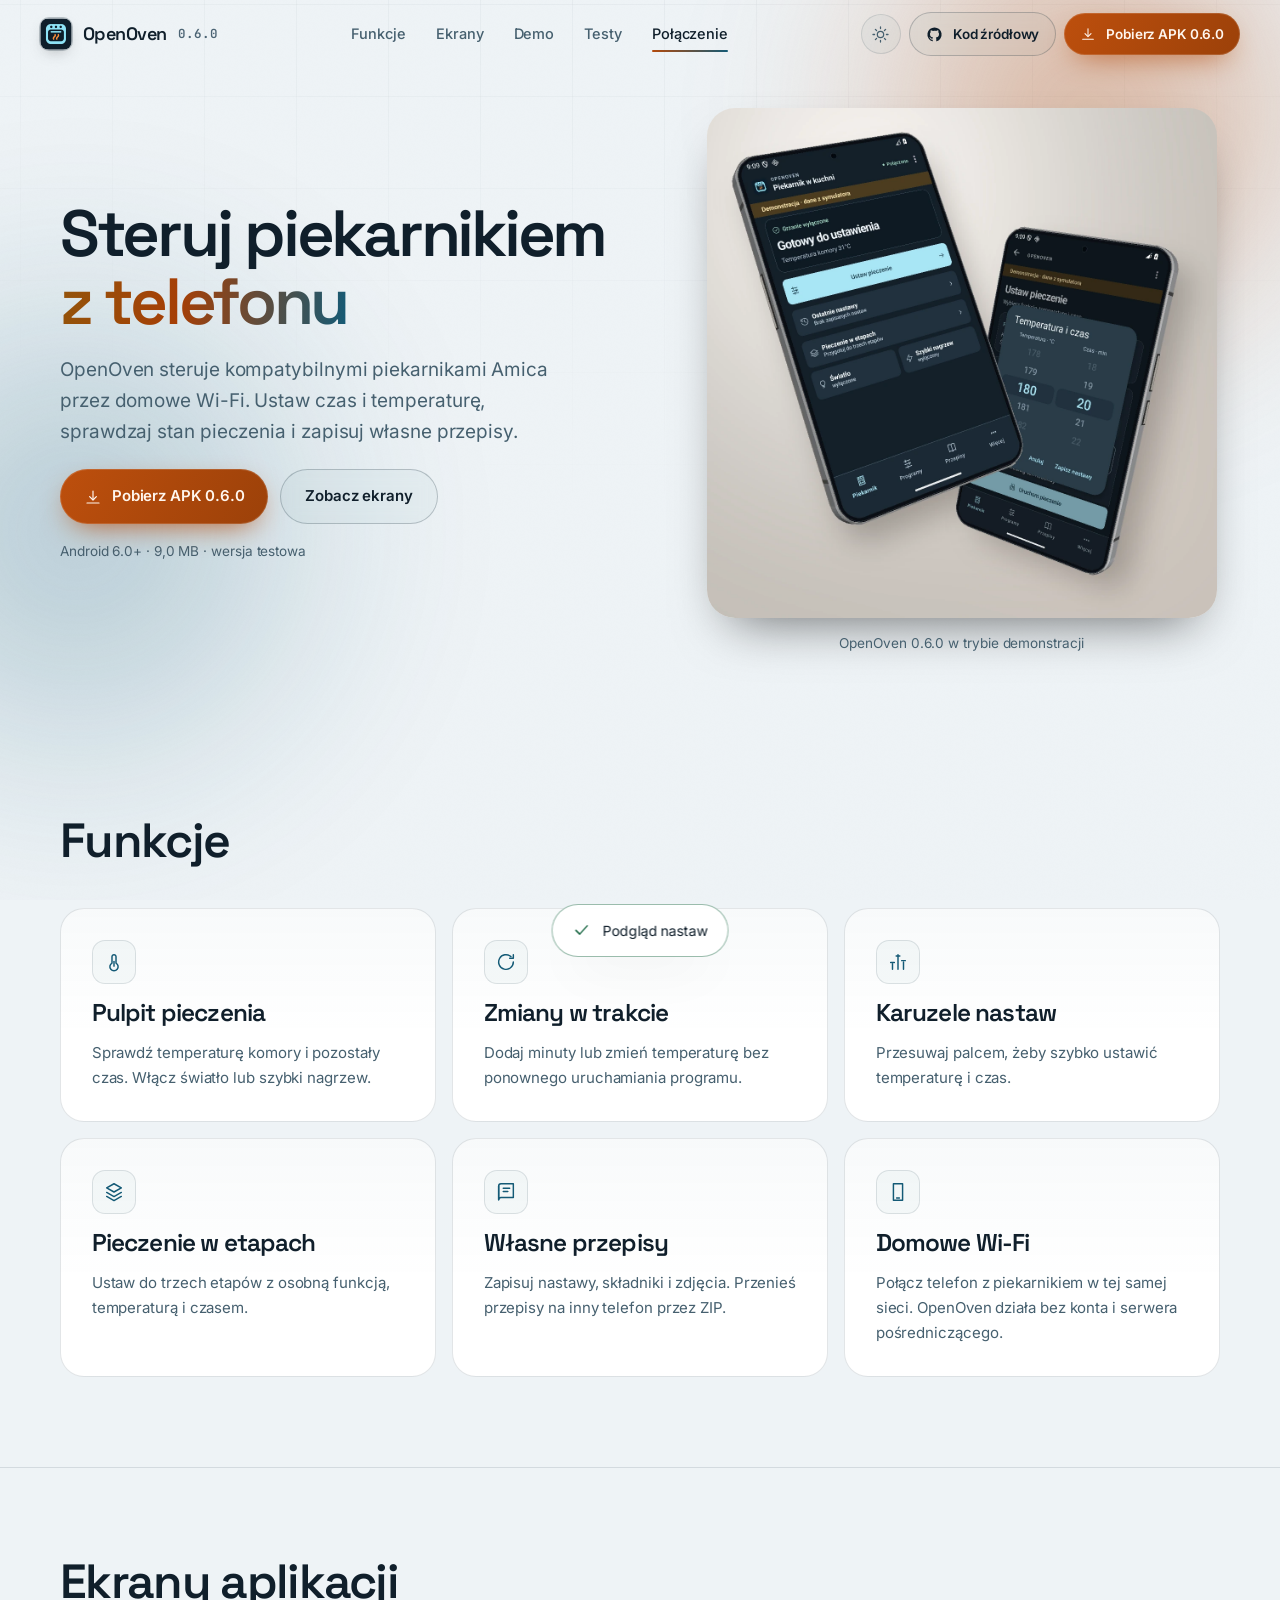
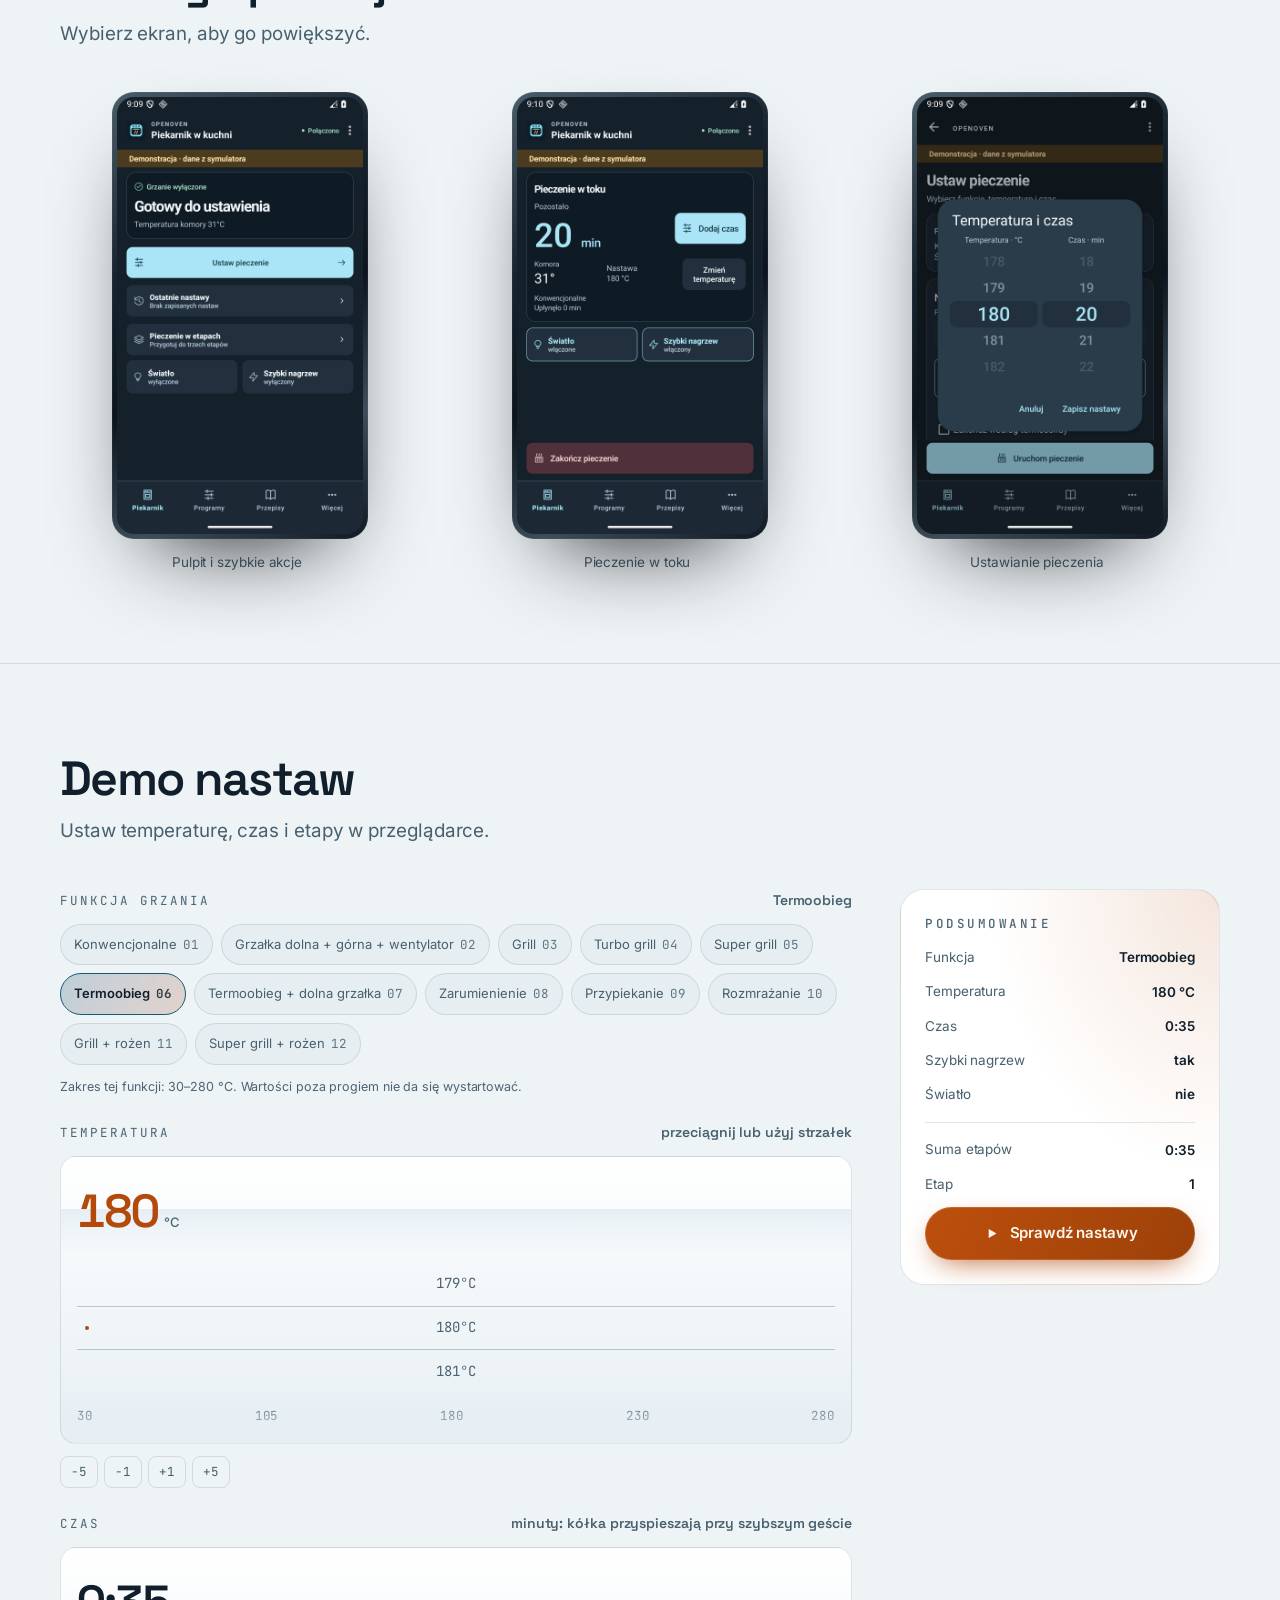
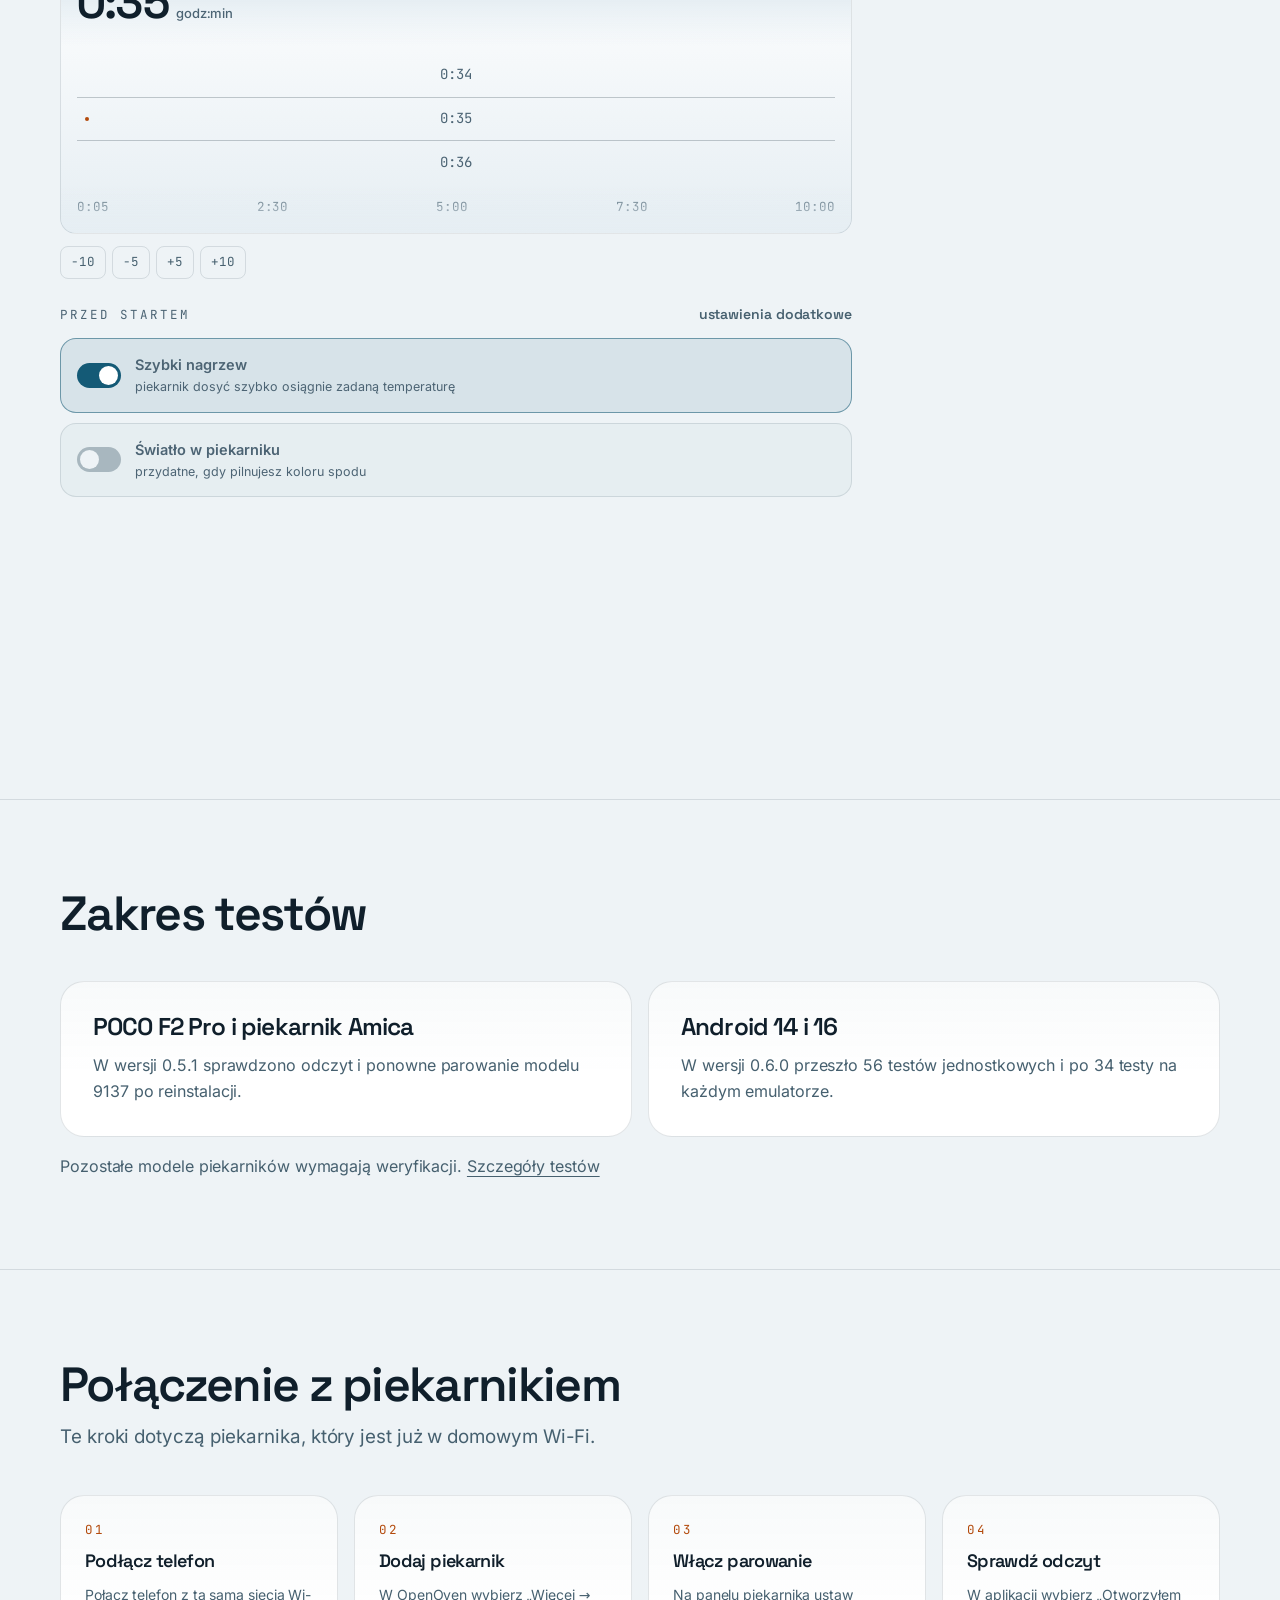
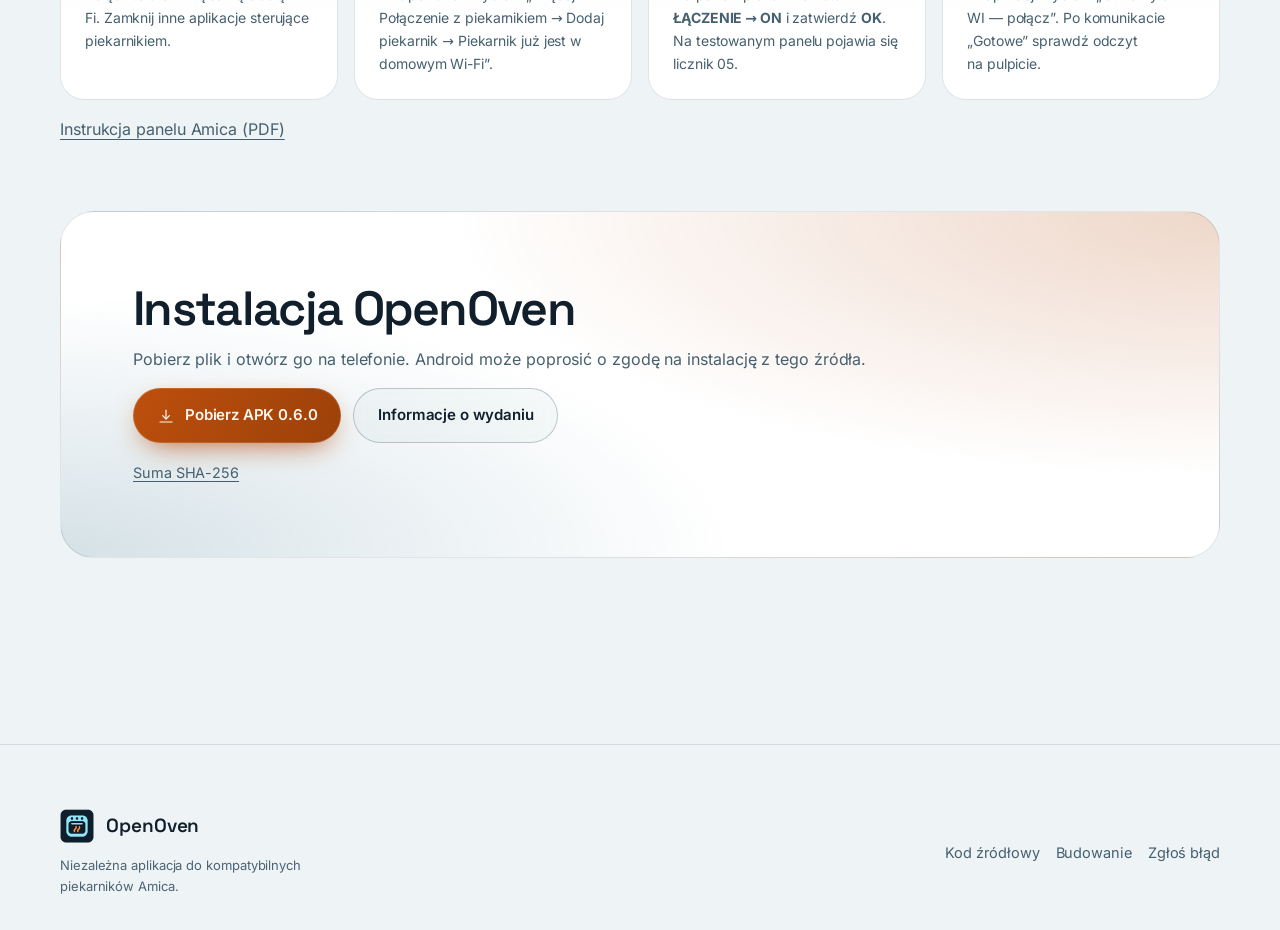
==== commit 15632740: "Show OpenOven in a perspective phone render" ====
--- a/docs/index.html
+++ b/docs/index.html
@@ -30,7 +30,7 @@
 <link rel="preload" as="font" href="assets/fonts/SpaceGrotesk-latin.woff2" type="font/woff2" crossorigin>
 <link rel="preload" as="font" href="assets/fonts/Inter-latin.woff2" type="font/woff2" crossorigin>
 <link rel="stylesheet" href="assets/fonts/fonts.css">
-<link rel="stylesheet" href="styles.css?v=3">
+<link rel="stylesheet" href="styles.css?v=4">
 <script type="application/ld+json">
 {
   "@context": "https://schema.org",
@@ -226,16 +226,8 @@
     </div>
 
     <figure class="hero__stage">
-      <div class="hero__phones">
-        <div class="hero__phone hero__phone--front">
-          <img src="screenshots/dashboard.png" width="1080" height="1920"
-               fetchpriority="high" alt="Pulpit OpenOven z przyciskiem ustawienia pieczenia oraz sterowaniem światłem i nagrzewem">
-        </div>
-        <div class="hero__phone hero__phone--back">
-          <img src="screenshots/settings-wheel.png" width="1080" height="1920"
-               alt="Ekran ustawiania pieczenia z karuzelami czasu i temperatury">
-        </div>
-      </div>
+      <img class="hero__mockup" src="assets/img/hero-phones.webp" width="1200" height="1200"
+           fetchpriority="high" alt="Dwa telefony z ekranami OpenOven: pulpit piekarnika i ustawianie temperatury oraz czasu">
       <figcaption>OpenOven 0.6.0 w trybie demonstracji</figcaption>
     </figure>
   </div>
--- a/docs/styles.css
+++ b/docs/styles.css
@@ -491,40 +491,13 @@
   display: grid;
   gap: 14px;
 }
-.hero__phones {
-  position: relative;
-  isolation: isolate;
-  display: grid;
-  grid-template-columns: 54fr 46fr;
-  align-items: center;
-  padding: 4% 6%;
-}
-.hero__phones::before {
-  content: "";
-  position: absolute;
-  z-index: -1;
-  inset: 10% 3%;
-  border-radius: 42% 52% 48% 56%;
-  background: radial-gradient(ellipse at 27% 55%, #94dced52, transparent 68%),
-              radial-gradient(ellipse at 80% 35%, #ffa75640, transparent 70%);
-  filter: blur(20px);
-}
-.hero__phone {
-  position: relative;
-  padding: 3px;
-  border: 1px solid #73889b;
-  border-radius: clamp(13px, 2vw, 24px);
-  background: linear-gradient(155deg, #7c8b9c, #1f2d39 35%, #131d29 75%, #526174);
-  box-shadow: 0 22px 40px -16px #070c14c2, inset 0 0 0 1px #ffffff24;
-}
-.hero__phone img {
+.hero__mockup {
   display: block;
   width: 100%;
   height: auto;
-  border-radius: clamp(9px, calc(2vw - 4px), 20px);
-}
-.hero__phone--front { z-index: 1; transform: translateY(-2%) rotate(-5deg); }
-.hero__phone--back { transform: translate(-3%, 6%) rotate(8deg); }
+  border-radius: clamp(16px, 2.2vw, 28px);
+  box-shadow: 0 24px 54px -24px #0009;
+}
 .hero__stage figcaption { color: var(--text-2); text-align: center; font-size: .85rem; }
 @media (min-width: 880px) {
   .hero__grid { grid-template-columns: minmax(0, 1.12fr) minmax(0, 1fr); }
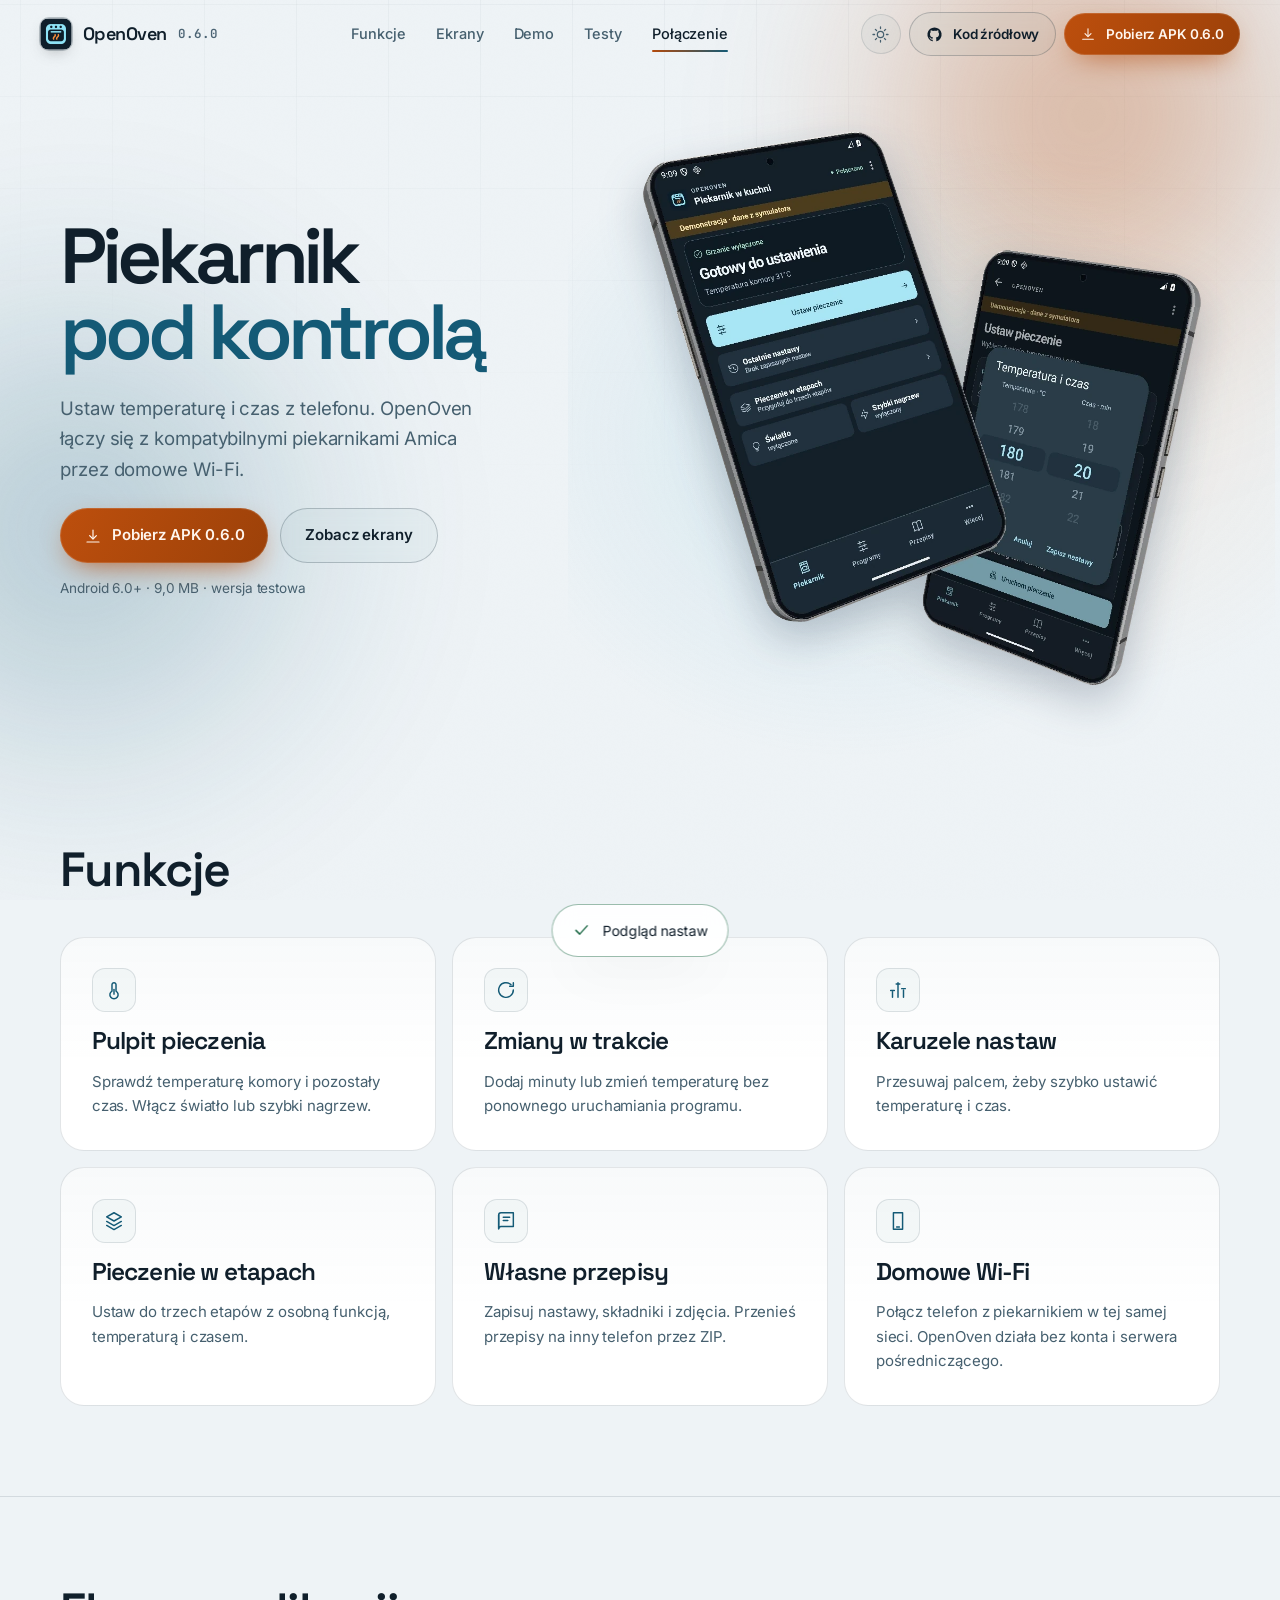
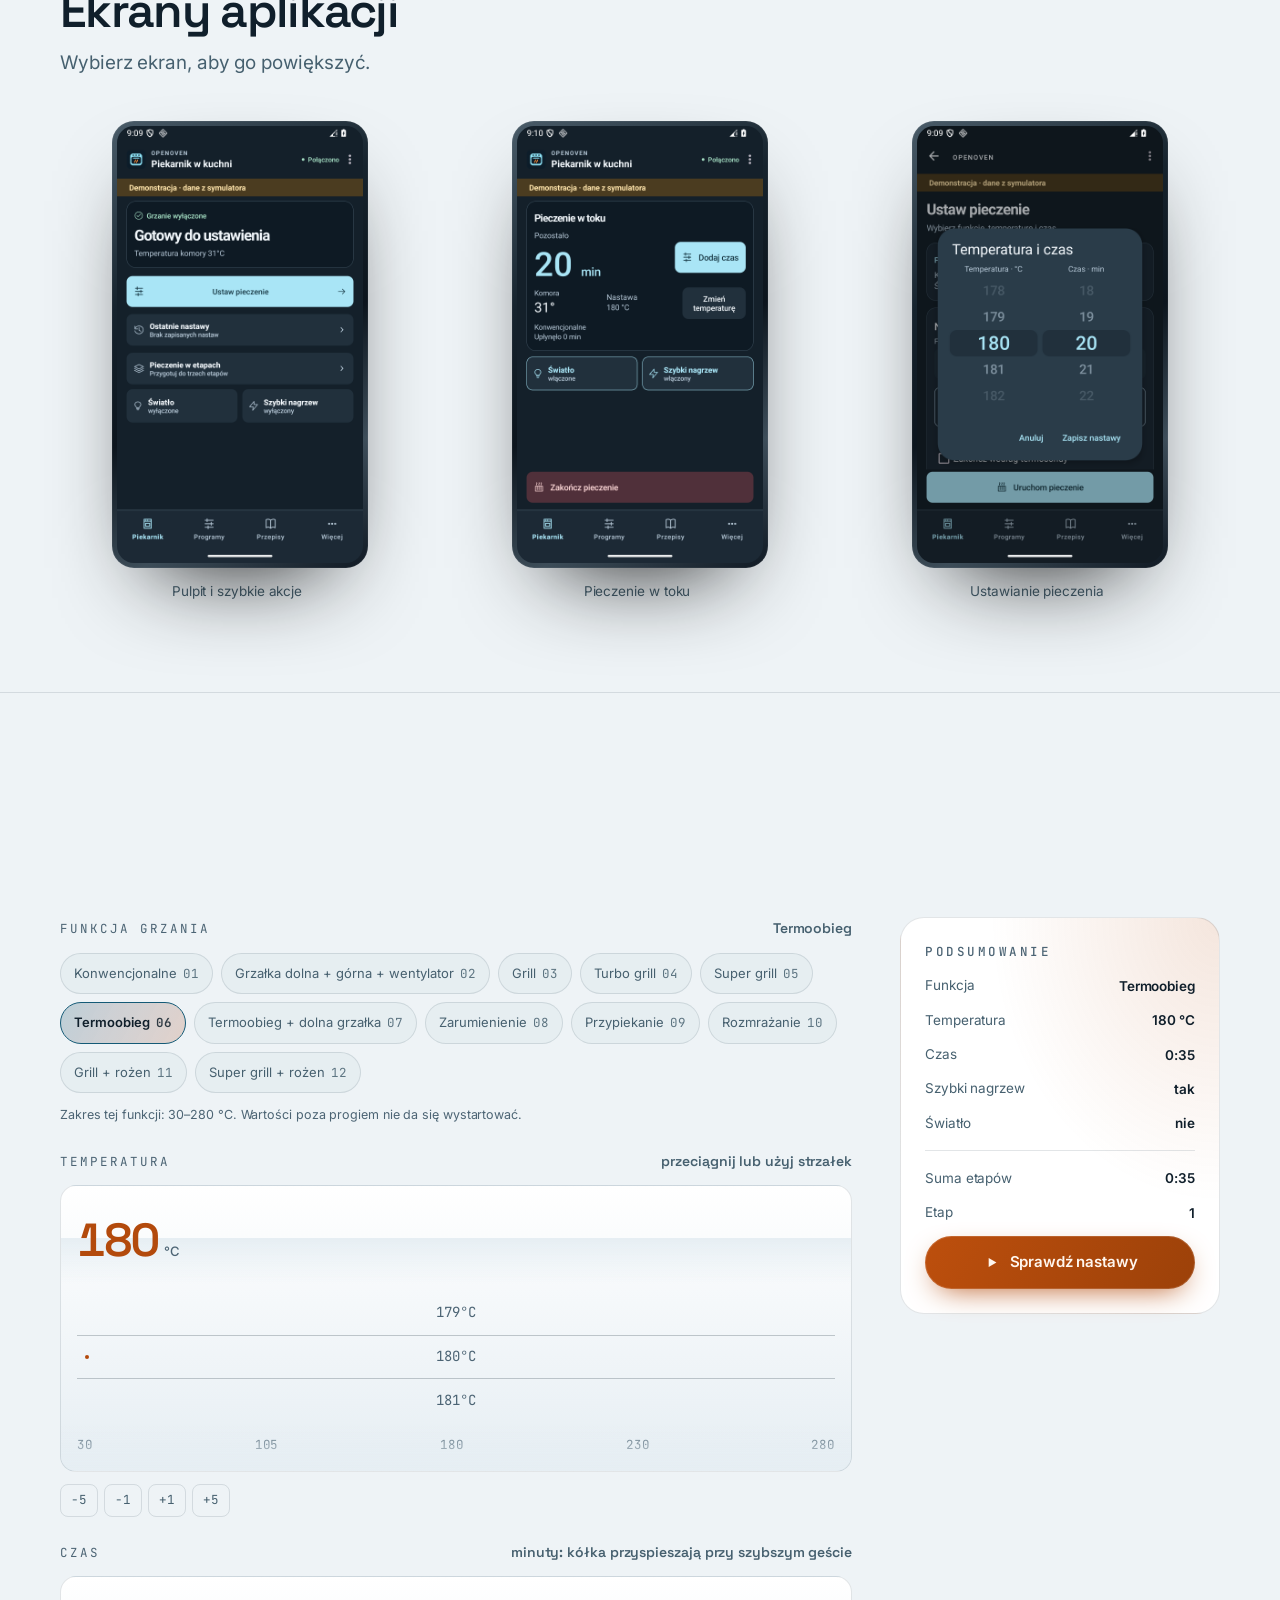
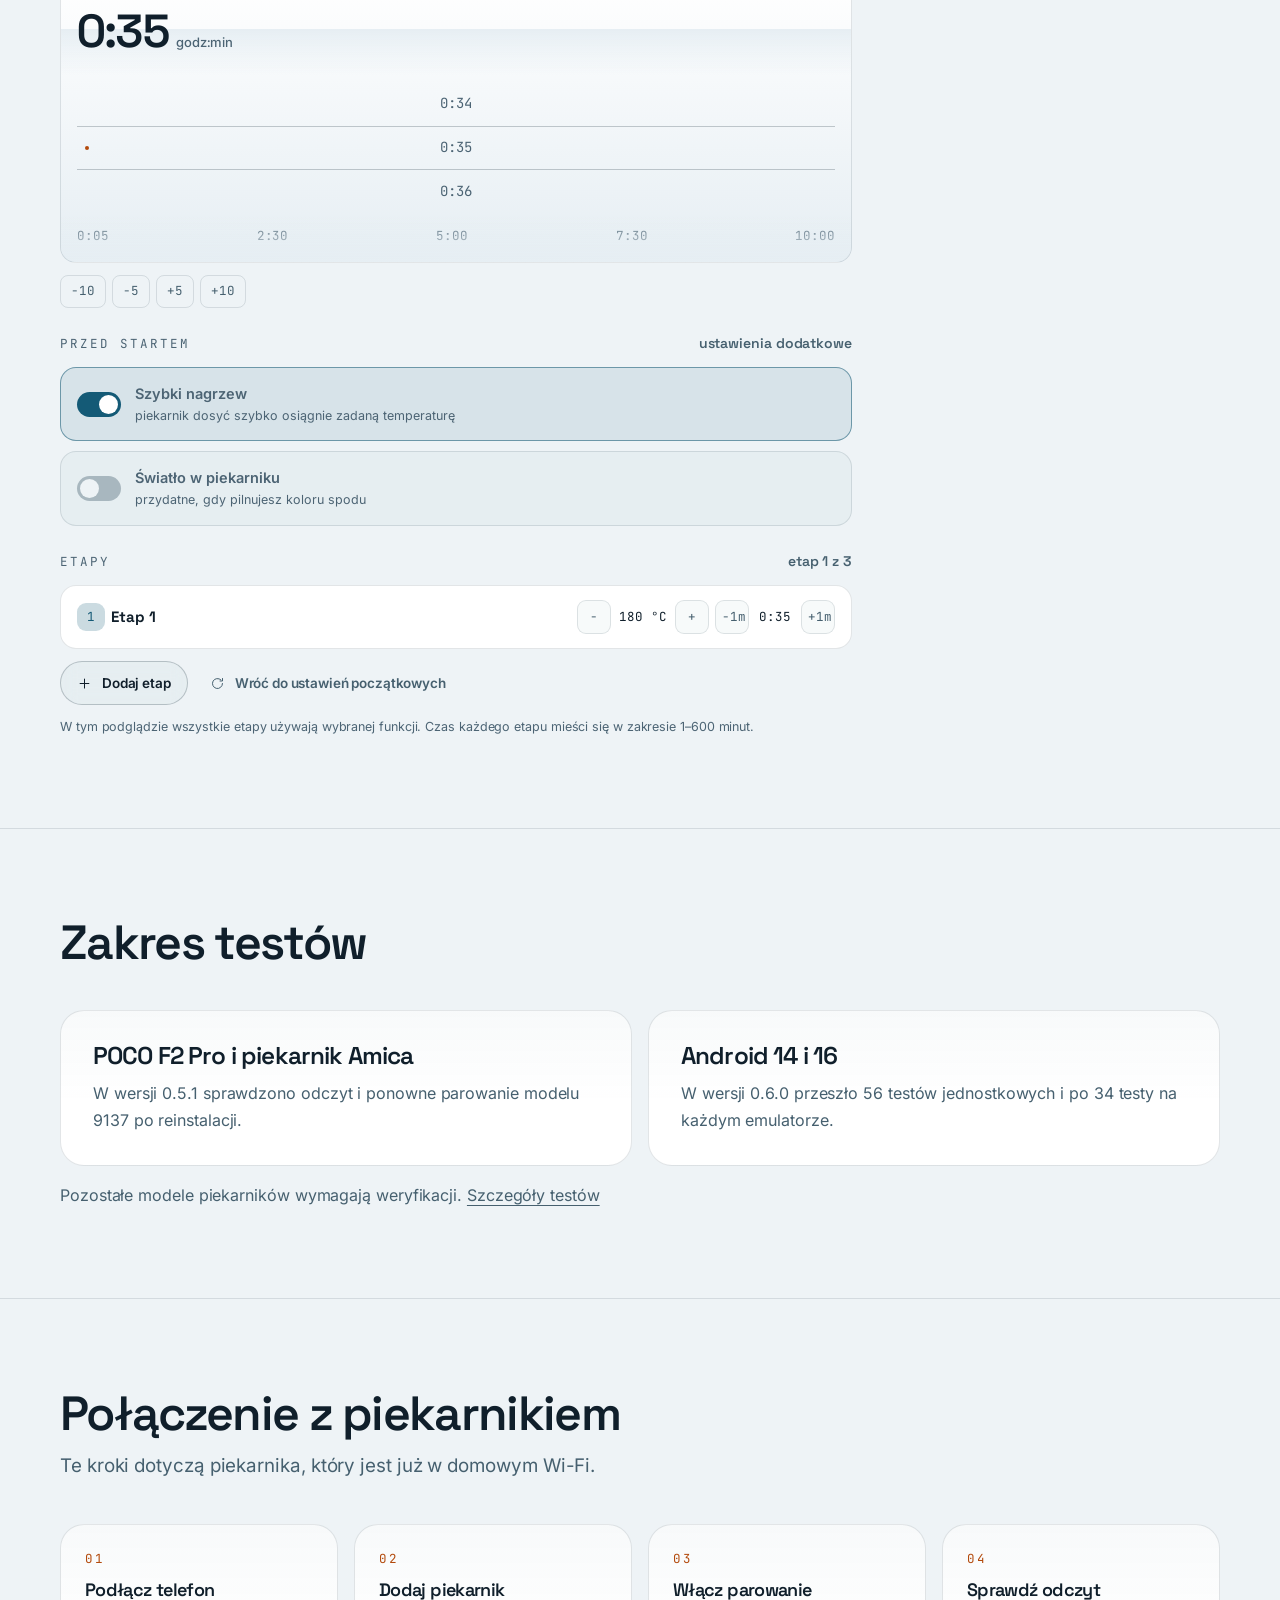
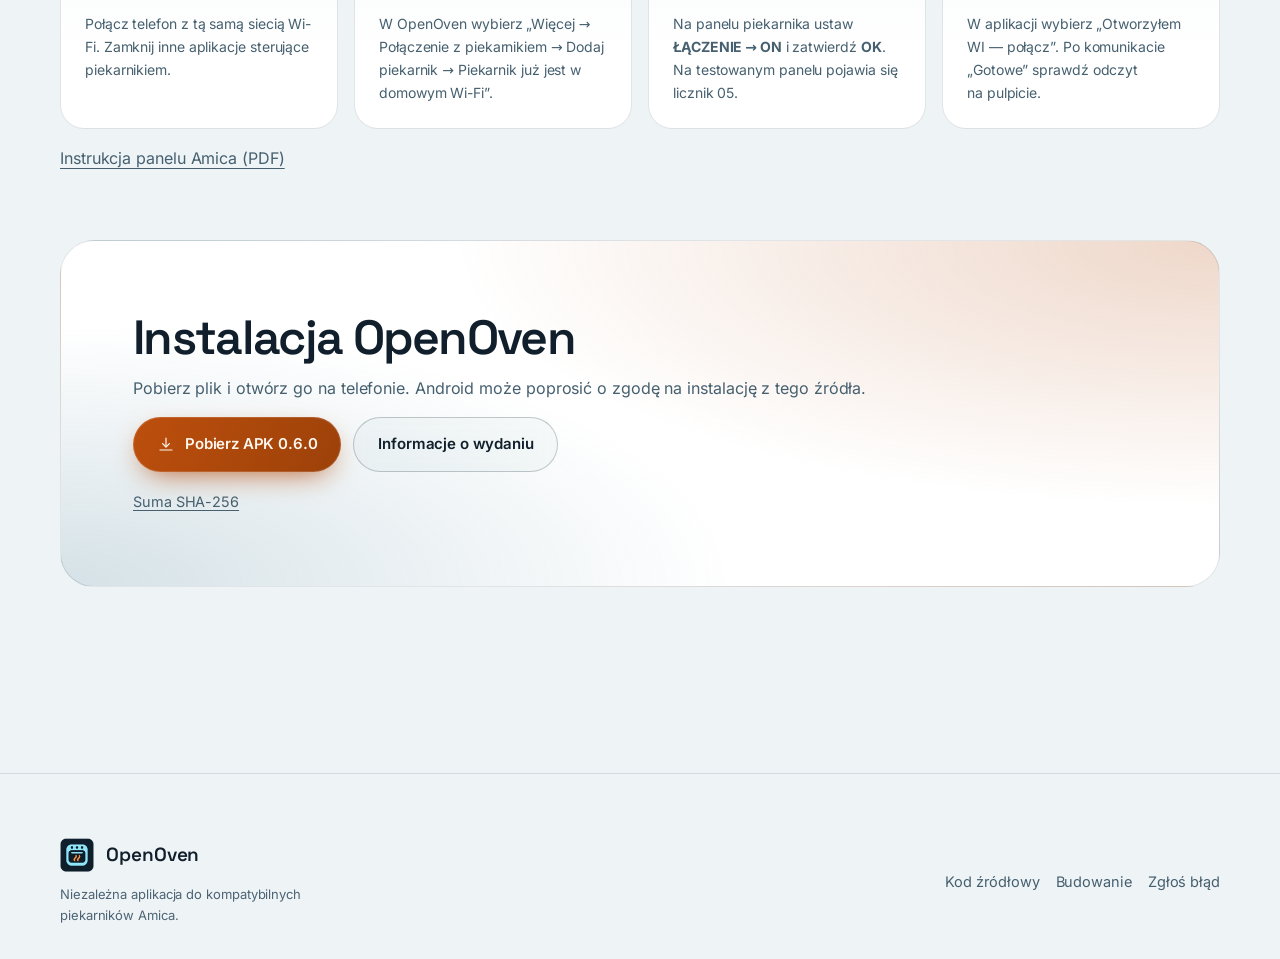
==== commit 54bcc506: "Integrate the phone render with the landing page" ====
--- a/docs/index.html
+++ b/docs/index.html
@@ -30,7 +30,7 @@
 <link rel="preload" as="font" href="assets/fonts/SpaceGrotesk-latin.woff2" type="font/woff2" crossorigin>
 <link rel="preload" as="font" href="assets/fonts/Inter-latin.woff2" type="font/woff2" crossorigin>
 <link rel="stylesheet" href="assets/fonts/fonts.css">
-<link rel="stylesheet" href="styles.css?v=4">
+<link rel="stylesheet" href="styles.css?v=5">
 <script type="application/ld+json">
 {
   "@context": "https://schema.org",
@@ -213,8 +213,8 @@
 <section class="hero" id="top">
   <div class="wrap hero__grid">
     <div>
-      <h1>Steruj piekarnikiem <span class="heat-text">z telefonu</span></h1>
-      <p class="hero__lead">OpenOven steruje kompatybilnymi piekarnikami Amica przez domowe Wi-Fi. Ustaw czas i temperaturę, sprawdzaj stan pieczenia i zapisuj własne przepisy.</p>
+      <h1>Piekarnik <span>pod kontrolą</span></h1>
+      <p class="hero__lead">Ustaw temperaturę i czas z telefonu. OpenOven łączy się z kompatybilnymi piekarnikami Amica przez domowe Wi-Fi.</p>
       <div class="hero__cta">
         <a class="btn btn--primary" href="https://github.com/techparka/openoven/releases/download/v0.6.0/OpenOven-0.6.0.apk">
           <svg width="18" height="18" aria-hidden="true"><use href="#i-download"/></svg>
@@ -226,9 +226,9 @@
     </div>
 
     <figure class="hero__stage">
-      <img class="hero__mockup" src="assets/img/hero-phones.webp" width="1200" height="1200"
+      <img class="hero__mockup" src="assets/img/hero-devices.webp" width="1073" height="1064"
            fetchpriority="high" alt="Dwa telefony z ekranami OpenOven: pulpit piekarnika i ustawianie temperatury oraz czasu">
-      <figcaption>OpenOven 0.6.0 w trybie demonstracji</figcaption>
+      <figcaption class="sr-only">Ekrany wersji 0.6.0 w trybie demonstracji.</figcaption>
     </figure>
   </div>
 </section>
--- a/docs/styles.css
+++ b/docs/styles.css
@@ -464,43 +464,61 @@
 @media (min-width: 1080px) { .msheet { display: none; } .topbar .iconbtn--menu { display: none; } }
 
 /* ---------- Hero ---------- */
-.hero { padding: clamp(96px, 12vh, 128px) 0 clamp(36px, 6vw, 72px); }
+.hero {
+  position: relative;
+  overflow: clip;
+  padding: clamp(100px, 14vh, 148px) 0 clamp(24px, 5vw, 64px);
+}
 .hero__grid {
   display: grid;
   align-items: center;
-  gap: clamp(26px, 5vw, 66px);
+  gap: 34px;
   grid-template-columns: minmax(0, 1fr);
 }
 .hero h1 {
-  font-size: clamp(2.1rem, 5.1vw, 4.55rem);
-  line-height: 1.04;
-  letter-spacing: -0.05em;
-  max-width: 14ch;
-}
+  font-size: clamp(2.85rem, 6.1vw, 5.45rem);
+  line-height: .98;
+  letter-spacing: -.065em;
+}
+.hero h1 span { display: block; color: var(--accent); }
 .hero__lead {
-  margin-top: 18px;
-  max-width: 42ch;
-  font-size: clamp(1rem, 1.6vw, 1.18rem);
+  margin-top: 22px;
+  max-width: 37ch;
+  font-size: clamp(1rem, 1.6vw, 1.16rem);
   color: var(--text-2);
 }
-.hero__cta { display: flex; flex-wrap: wrap; gap: var(--s3); margin-top: 22px; }
-.hero__meta { margin-top: 16px; color: var(--text-2); font-size: .85rem; }
+.hero__cta { display: flex; flex-wrap: wrap; gap: var(--s3); margin-top: 24px; }
+.hero__meta { margin-top: 14px; color: var(--text-2); font-size: .85rem; }
 .hero__stage {
-  width: min(100%, 510px);
+  position: relative;
+  isolation: isolate;
+  width: min(100%, 570px);
   margin: 0 auto;
-  display: grid;
-  gap: 14px;
+}
+.hero__stage::before {
+  content: "";
+  position: absolute;
+  z-index: -1;
+  inset: -12%;
+  pointer-events: none;
+  background:
+    radial-gradient(ellipse at 40% 54%, #6cbbd830, transparent 60%),
+    radial-gradient(ellipse at 66% 52%, #eea76420, transparent 55%);
 }
 .hero__mockup {
   display: block;
   width: 100%;
   height: auto;
-  border-radius: clamp(16px, 2.2vw, 28px);
-  box-shadow: 0 24px 54px -24px #0009;
-}
-.hero__stage figcaption { color: var(--text-2); text-align: center; font-size: .85rem; }
-@media (min-width: 880px) {
-  .hero__grid { grid-template-columns: minmax(0, 1.12fr) minmax(0, 1fr); }
+  filter: drop-shadow(0 20px 26px #05090d8c);
+}
+[data-theme="light"] .hero__mockup { filter: drop-shadow(0 18px 22px #263a5144); }
+@media (min-width: 820px) {
+  .hero__grid { grid-template-columns: minmax(0, .94fr) minmax(0, 1.06fr); }
+}
+@media (max-width: 480px) {
+  .hero { padding-top: 94px; }
+  .hero__cta { gap: 9px; }
+  .hero__cta .btn { padding-inline: 14px; }
 }
 
 /* ---------- 9. Urządzenie (mockup telefonu) ---------- */
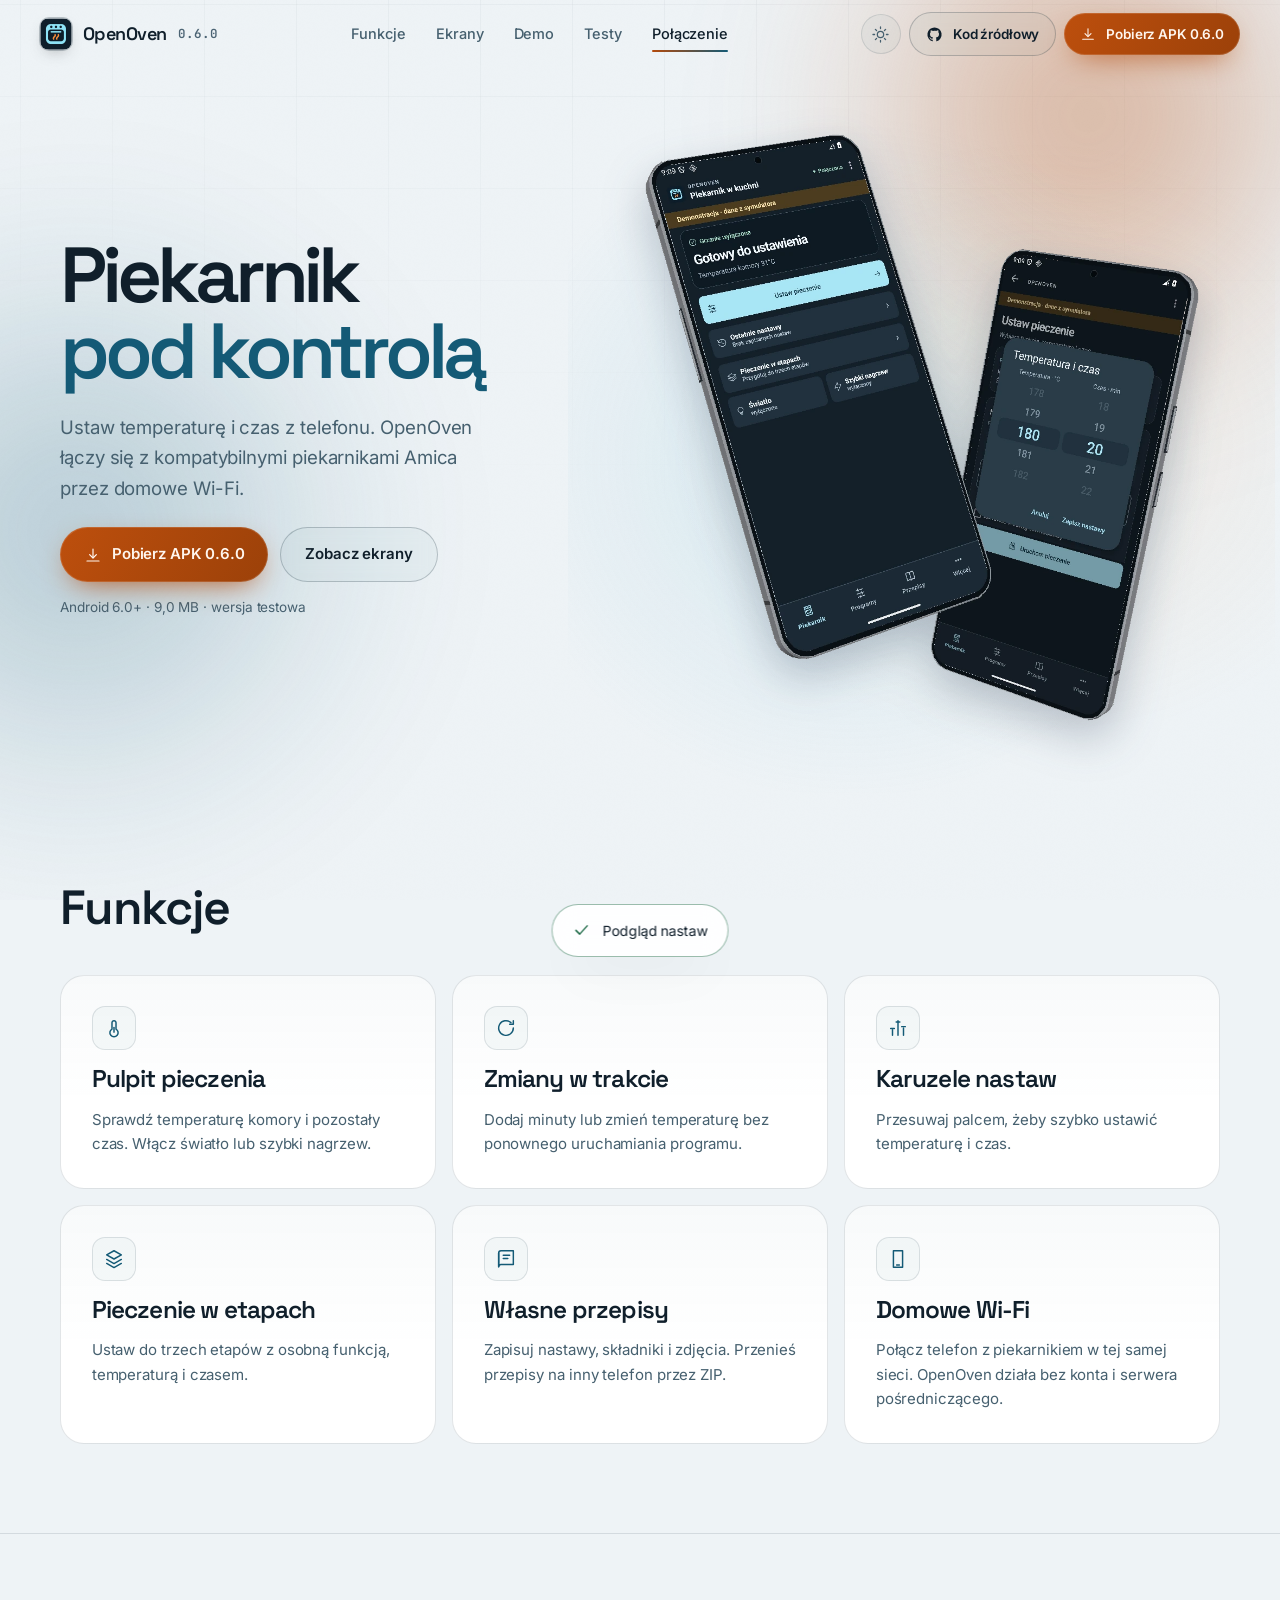
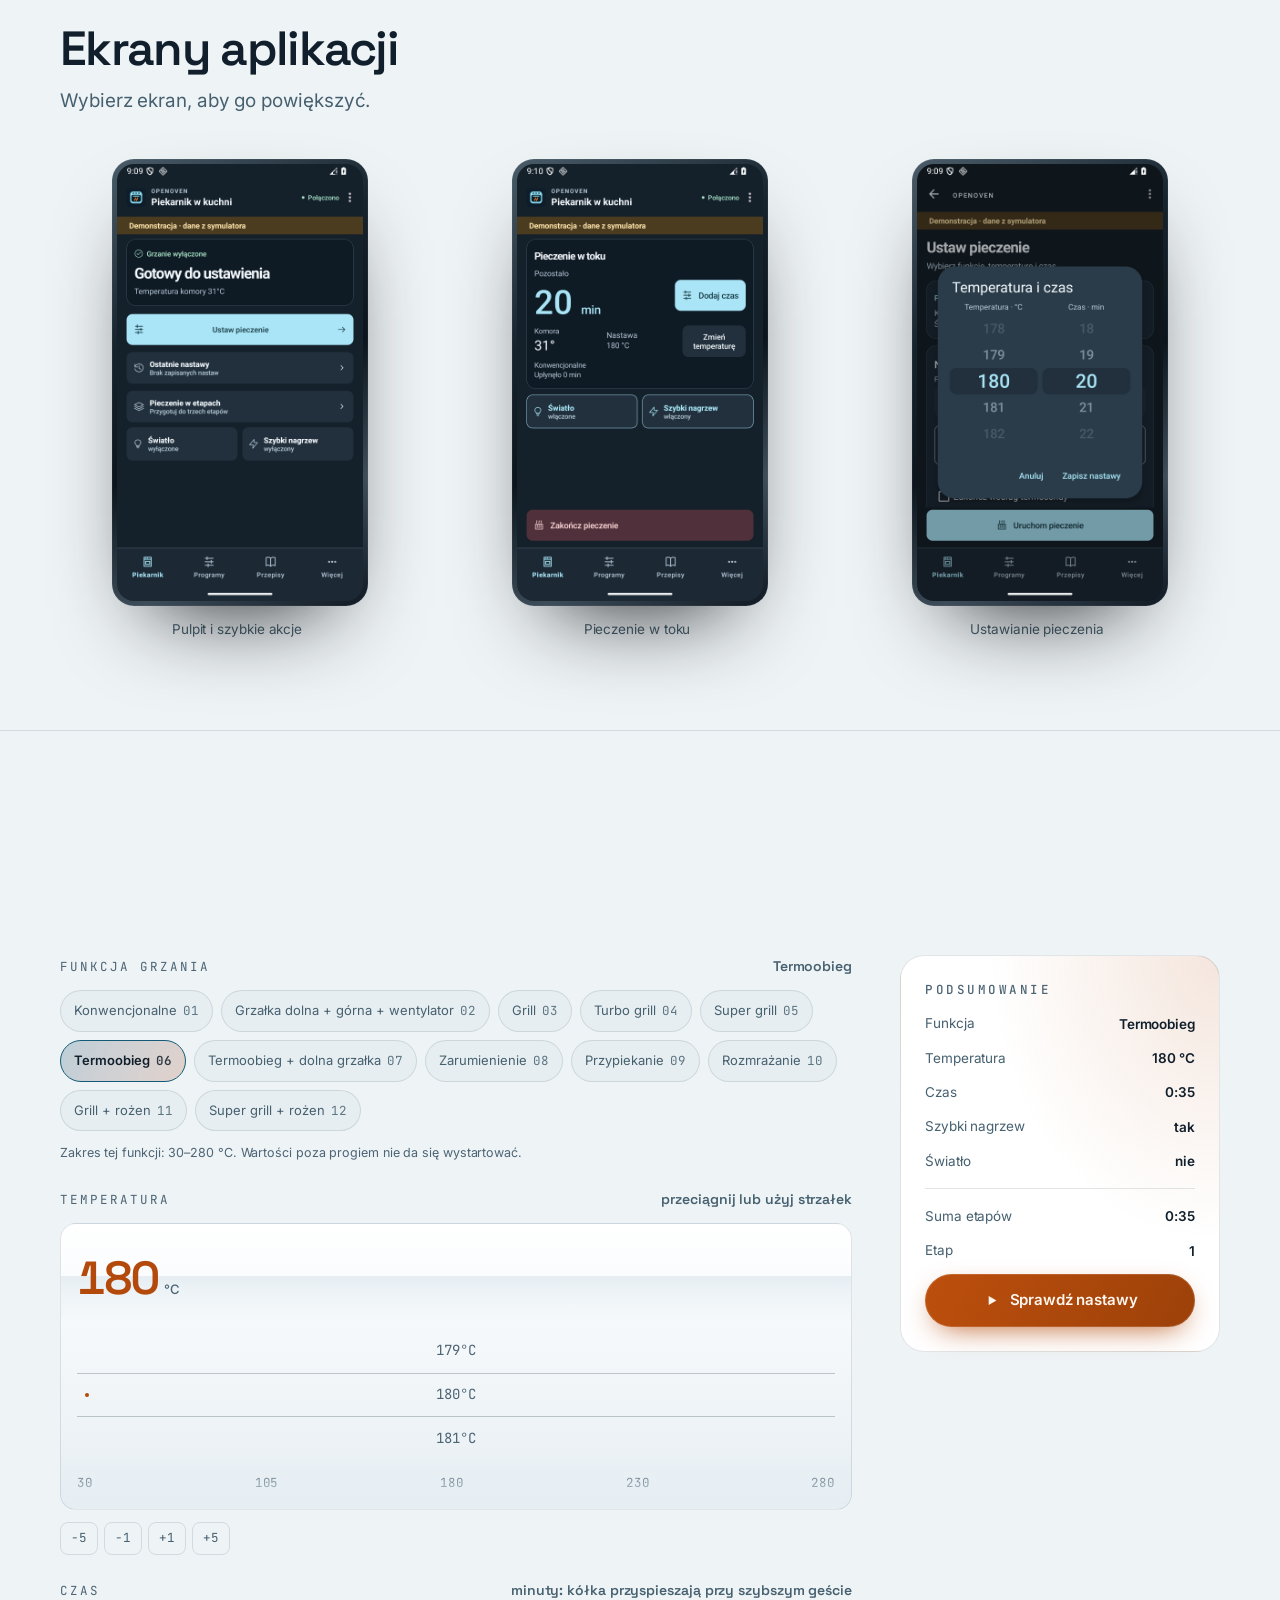
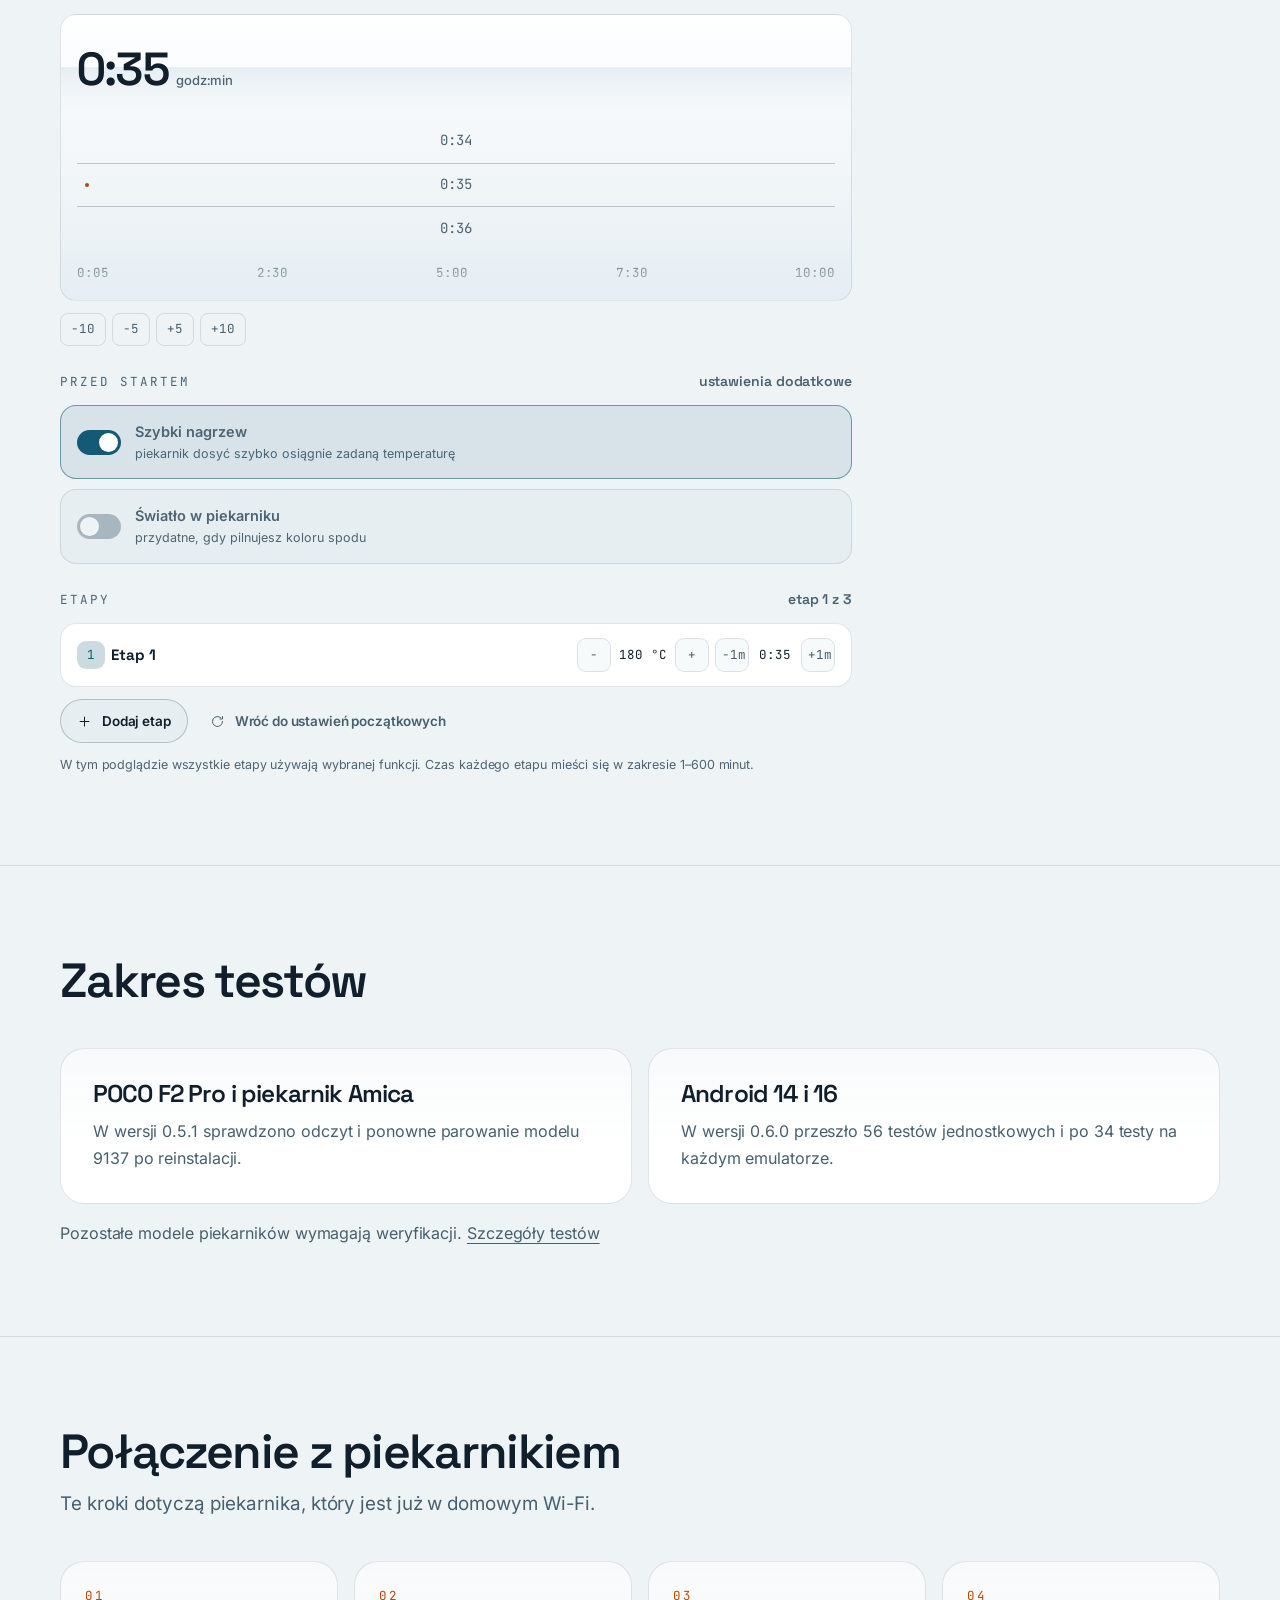
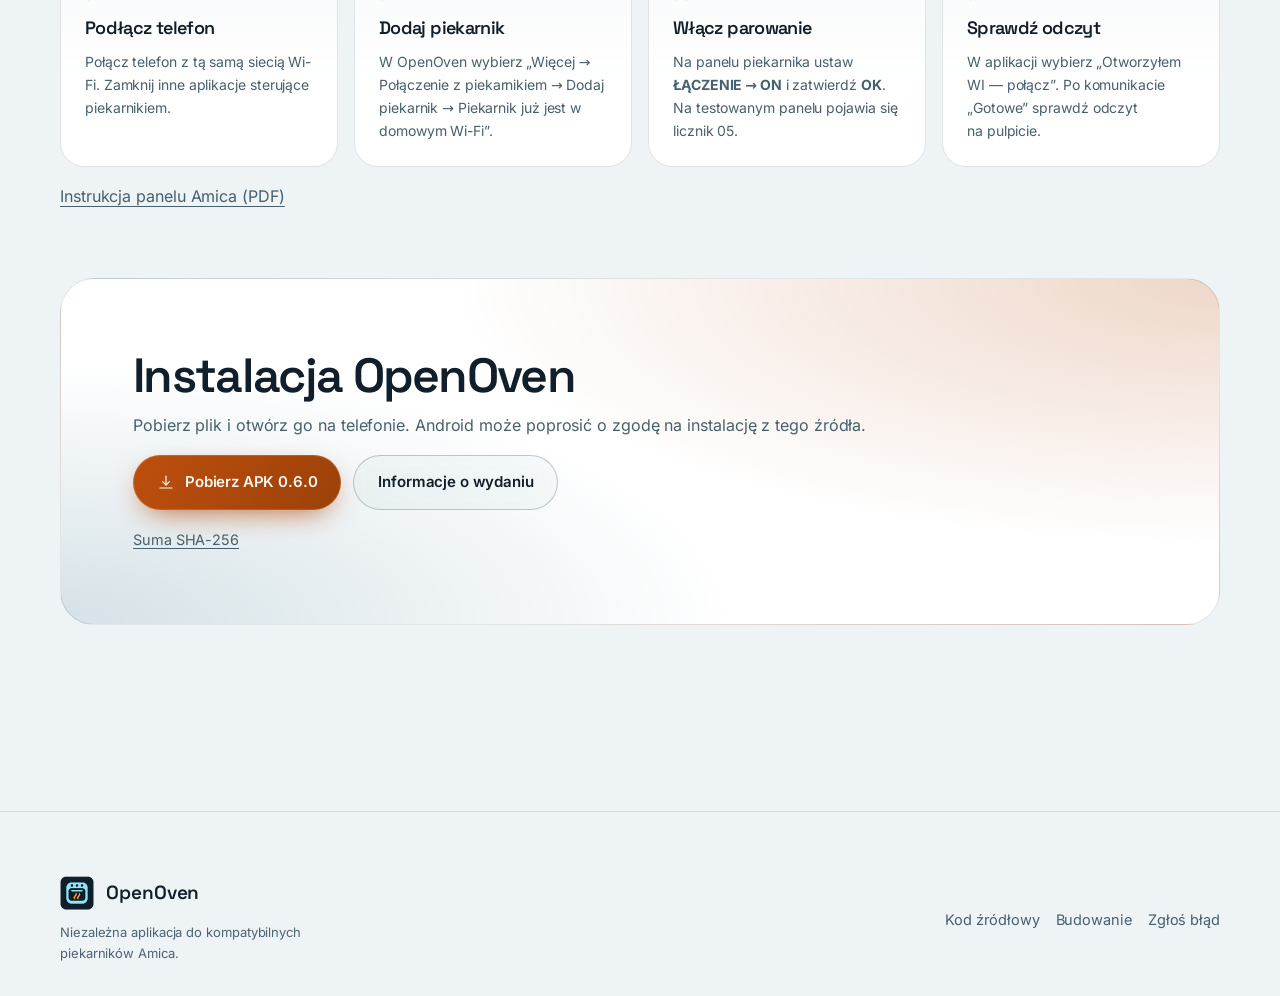
==== commit 26bbf13f: "Use slimmer Android phone proportions in the hero" ====
--- a/docs/index.html
+++ b/docs/index.html
@@ -226,7 +226,7 @@
     </div>
 
     <figure class="hero__stage">
-      <img class="hero__mockup" src="assets/img/hero-devices.webp" width="1073" height="1064"
+      <img class="hero__mockup" src="assets/img/hero-phones-20x9.webp" width="1051" height="1112"
            fetchpriority="high" alt="Dwa telefony z ekranami OpenOven: pulpit piekarnika i ustawianie temperatury oraz czasu">
       <figcaption class="sr-only">Ekrany wersji 0.6.0 w trybie demonstracji.</figcaption>
     </figure>
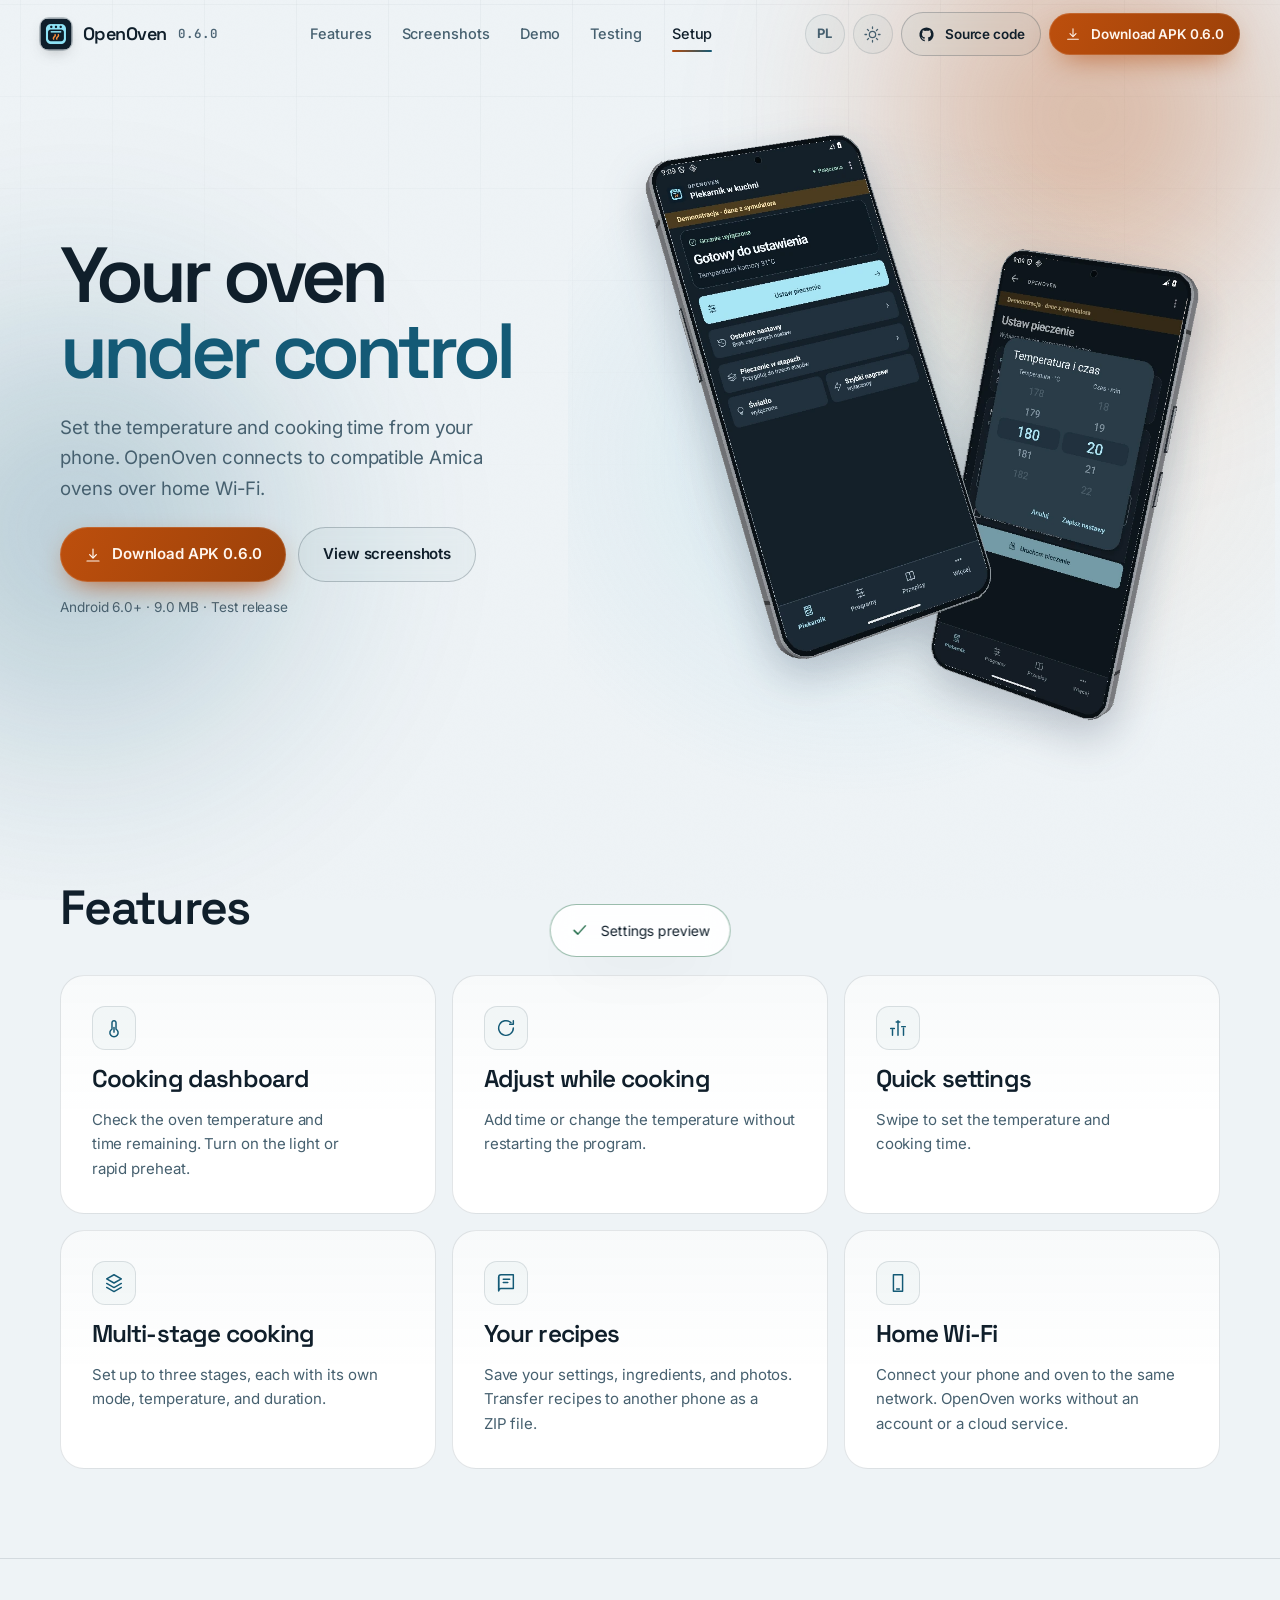
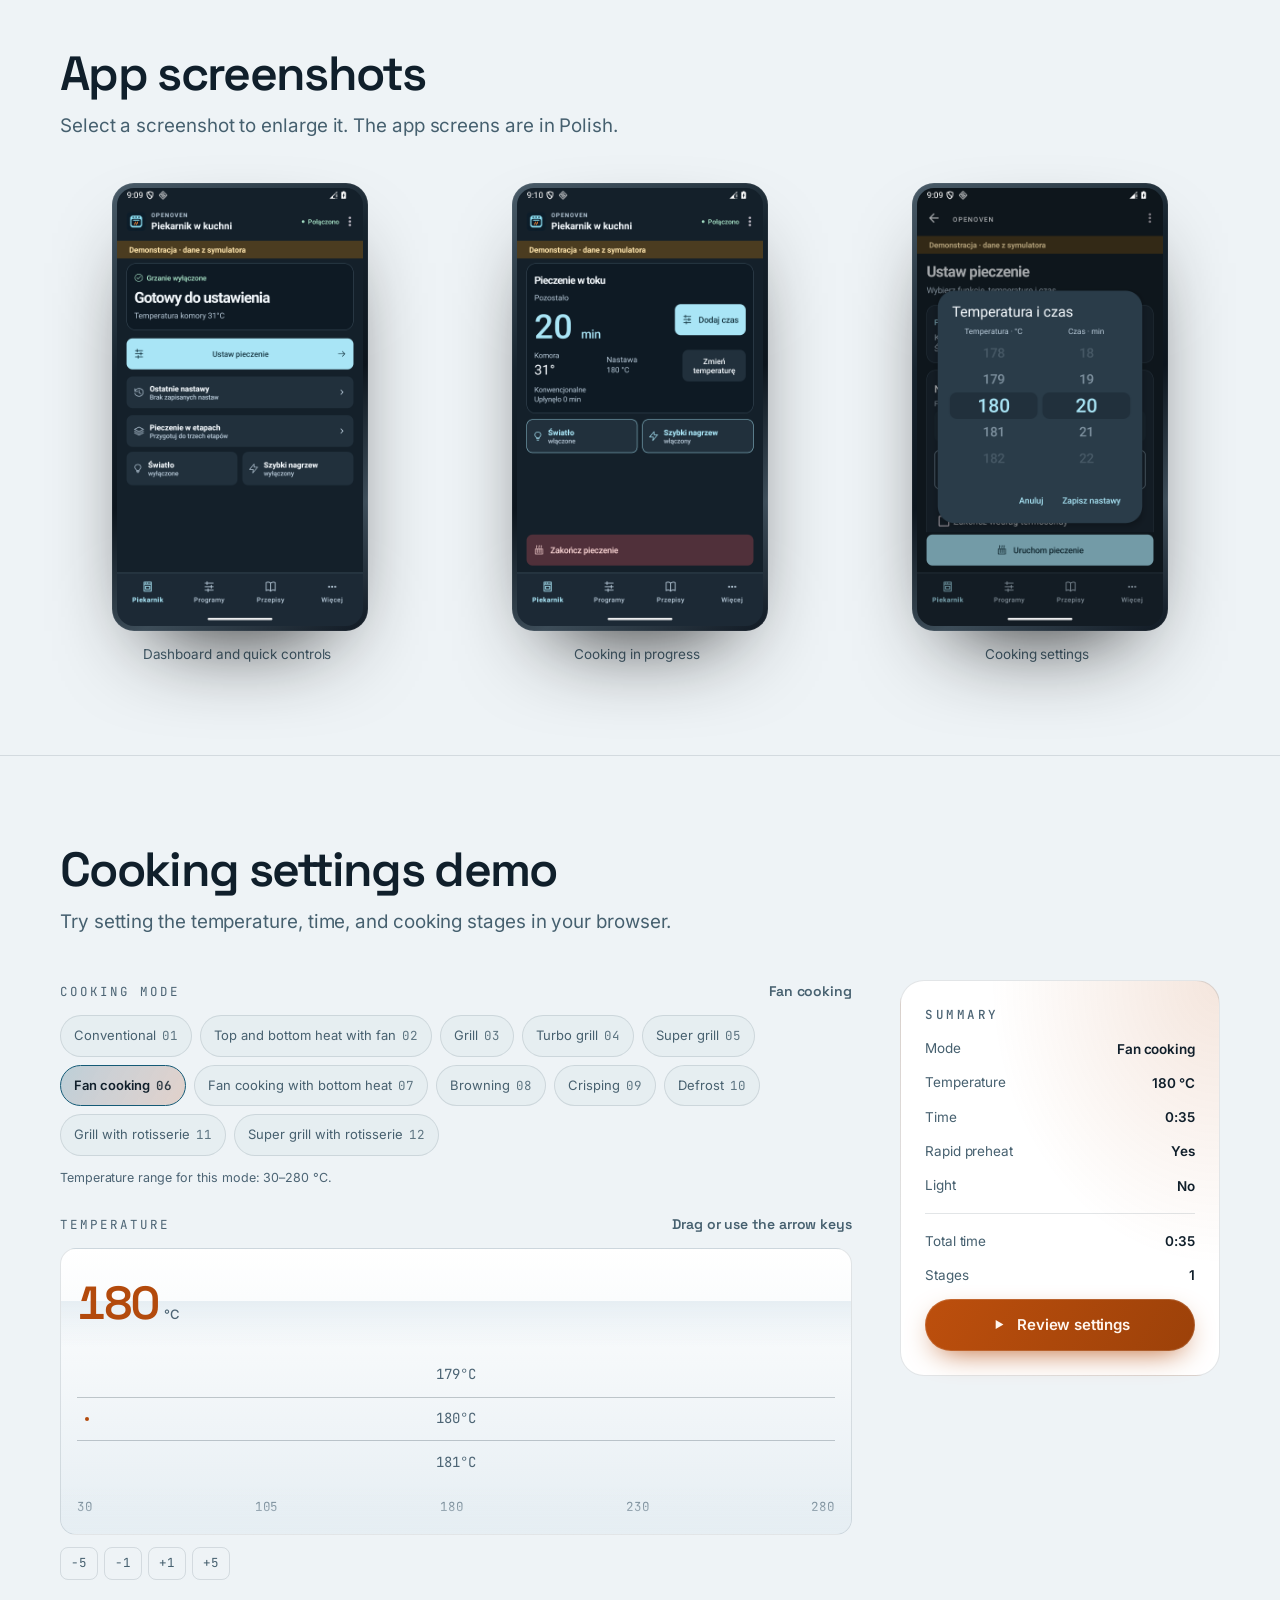
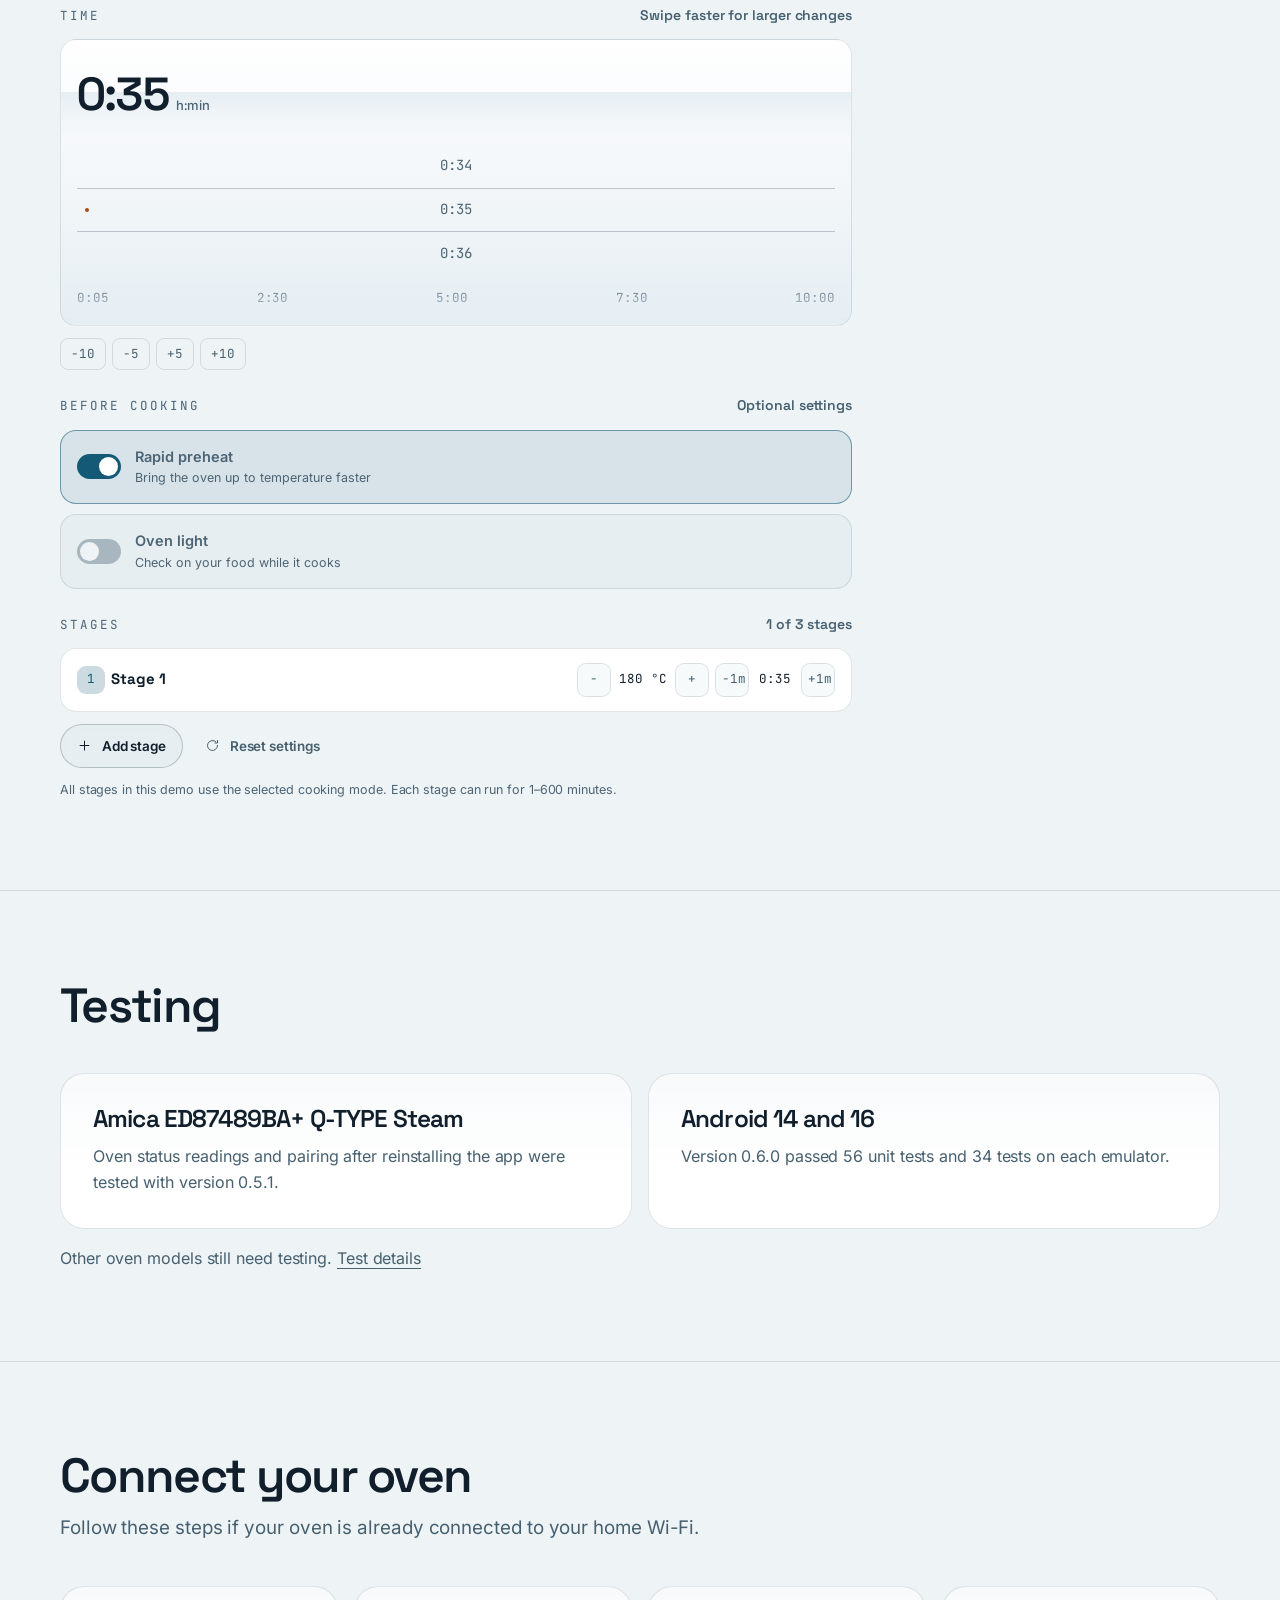
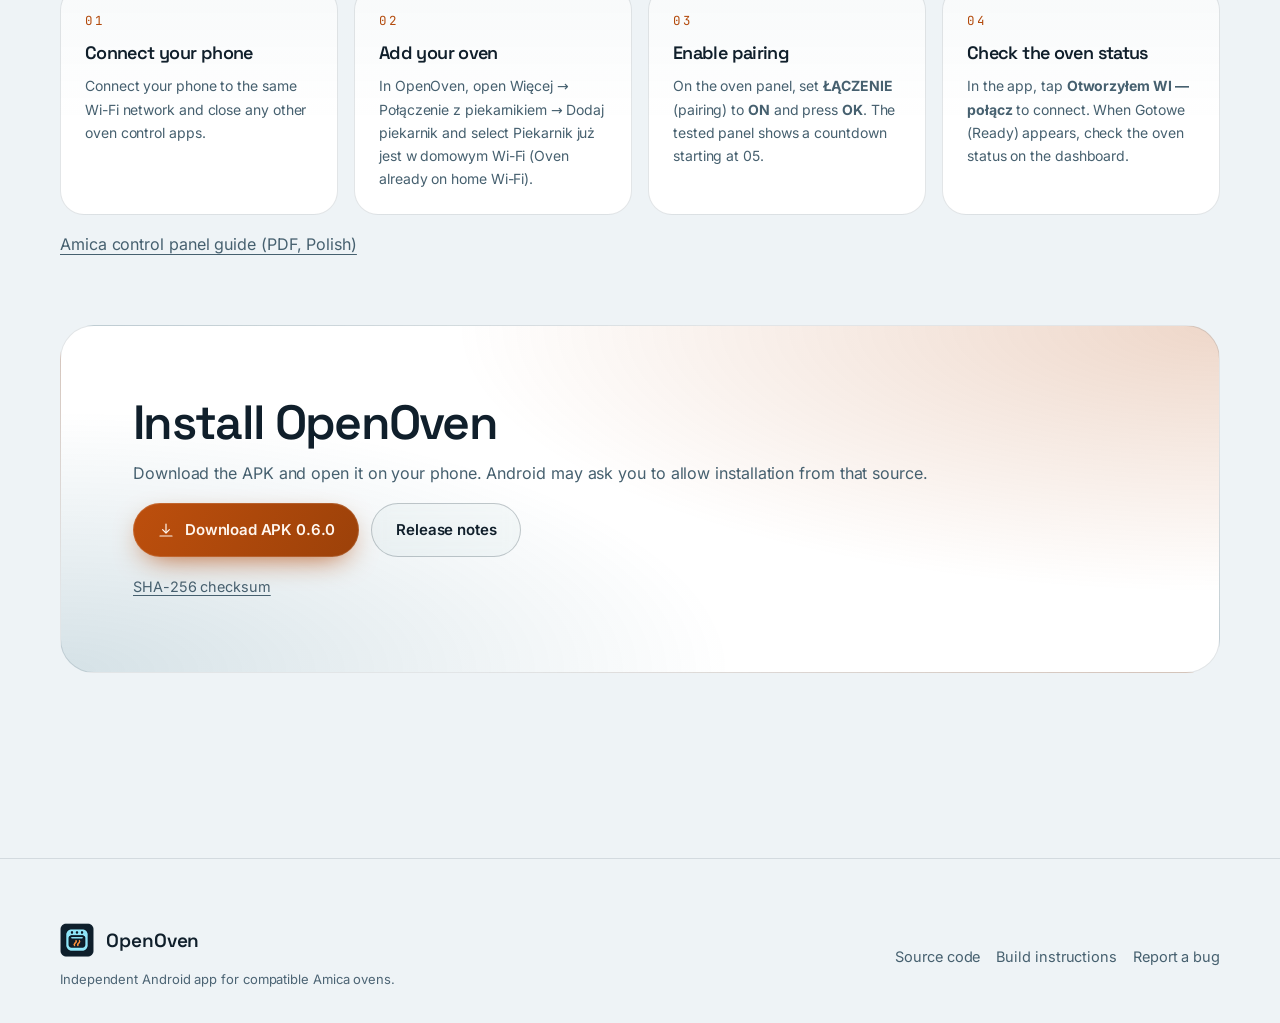
==== commit 1ca05c5a: "Make the presentation bilingual with English as default" ====
--- a/docs/index.html
+++ b/docs/index.html
@@ -1,36 +1,39 @@
 <!DOCTYPE html>
-<html lang="pl" data-theme="dark">
+<html lang="en" data-theme="dark">
 <head>
 <meta charset="utf-8">
 <meta name="viewport" content="width=device-width, initial-scale=1">
-<title>OpenOven — sterowanie piekarnikiem Amica z Androida</title>
-<meta name="description" content="OpenOven to niezależna aplikacja na Androida do lokalnego sterowania kompatybilnymi piekarnikami Amica. Bez konta, bez chmury, przez domowe Wi-Fi. Kod w publicznym repozytorium. Sterowanie, programy, etapy, przepisy, historia i diagnostyka.">
+<title>OpenOven — Control your Amica oven from Android</title>
+<meta name="description" content="OpenOven is an independent Android app for controlling compatible Amica ovens over home Wi-Fi. Set up cooking stages and save your recipes without an account.">
 <meta name="theme-color" content="#070d13">
 <meta name="color-scheme" content="dark light">
 <meta property="og:type" content="website">
-<meta property="og:title" content="OpenOven — sterowanie piekarnikiem z telefonu">
-<meta property="og:description" content="Niezależna aplikacja na Androida do lokalnego sterowania piekarnikami Amica. Kod w publicznym repozytorium. Wersja testowa 0.6.0.">
+<meta property="og:title" content="OpenOven — Control your oven from your phone">
+<meta property="og:description" content="Independent Android app for local control of compatible Amica ovens. Source code available on GitHub. Test release 0.6.0.">
 <meta property="og:url" content="https://techparka.github.io/openoven/">
 <meta property="og:site_name" content="OpenOven">
-<meta property="og:image" content="https://techparka.github.io/openoven/assets/og-cover.png">
-<meta property="og:image:width" content="2400">
-<meta property="og:image:height" content="1260">
-<meta property="og:image:alt" content="Okładka projektu OpenOven">
-<meta property="og:locale" content="pl_PL">
+<meta property="og:image" content="https://techparka.github.io/openoven/screenshots/baking.png">
+<meta property="og:image:width" content="1080">
+<meta property="og:image:height" content="1920">
+<meta property="og:image:alt" content="OpenOven cooking dashboard">
+<meta property="og:locale" content="en_US">
 <meta name="twitter:card" content="summary_large_image">
-<meta name="twitter:title" content="OpenOven — sterowanie piekarnikiem z telefonu">
-<meta name="twitter:description" content="Niezależna aplikacja na Androida do lokalnego sterowania piekarnikami Amica. Kod w publicznym repozytorium. Wersja testowa 0.6.0, APK 9,0 MB.">
-<meta name="twitter:image" content="https://techparka.github.io/openoven/assets/og-cover.png">
-<meta name="twitter:image:alt" content="Makieta telefonu z paskiem postępu pieczenia i hasłem OpenOven.">
+<meta name="twitter:title" content="OpenOven — Control your oven from your phone">
+<meta name="twitter:description" content="Independent Android app for local control of compatible Amica ovens. Test release 0.6.0, 9.0 MB APK.">
+<meta name="twitter:image" content="https://techparka.github.io/openoven/screenshots/baking.png">
+<meta name="twitter:image:alt" content="OpenOven cooking dashboard">
 <meta name="author" content="techparka">
 <meta name="robots" content="max-image-preview:large">
+<link rel="alternate" hreflang="en" href="https://techparka.github.io/openoven/">
+<link rel="alternate" hreflang="pl" href="https://techparka.github.io/openoven/pl/">
+<link rel="alternate" hreflang="x-default" href="https://techparka.github.io/openoven/">
 <link rel="canonical" href="https://techparka.github.io/openoven/">
 <link rel="icon" href="assets/img/logo-64.png" sizes="64x64">
 <link rel="apple-touch-icon" href="assets/img/logo-128.png">
 <link rel="preload" as="font" href="assets/fonts/SpaceGrotesk-latin.woff2" type="font/woff2" crossorigin>
 <link rel="preload" as="font" href="assets/fonts/Inter-latin.woff2" type="font/woff2" crossorigin>
 <link rel="stylesheet" href="assets/fonts/fonts.css">
-<link rel="stylesheet" href="styles.css?v=5">
+<link rel="stylesheet" href="styles.css?v=6">
 <script type="application/ld+json">
 {
   "@context": "https://schema.org",
@@ -39,15 +42,15 @@
   "operatingSystem": "Android 6.0+",
   "applicationCategory": "UtilitiesApplication",
   "softwareVersion": "0.6.0",
-  "softwareRequirements": "Android 6.0 (API 23) lub nowszy",
+  "softwareRequirements": "Android 6.0 (API 23) or later",
   "fileSize": "9.0 MB",
   "downloadUrl": "https://github.com/techparka/openoven/releases/latest",
   "isAccessibleForFree": true,
   "codeRepository": "https://github.com/techparka/openoven",
   "datePublished": "2026-11-12",
   "dateModified": "2026-11-13",
-  "inLanguage": "pl",
-  "keywords": "Amica, piekarnik, Android, lokalne sterowanie, publiczny kod, Wi-Fi, bez chmury",
+  "inLanguage": "en",
+  "keywords": "Amica, oven, Android, local control, Wi-Fi",
   "publisher": {
     "@type": "Organization",
     "name": "techparka",
@@ -55,23 +58,23 @@
   },
   "screenshot": {
     "@type": "ImageObject",
-    "url": "https://techparka.github.io/openoven/assets/og-cover.png",
-    "caption": "Pulpit pieczenia OpenOven z paskiem postępu"
+    "url": "https://techparka.github.io/openoven/screenshots/baking.png",
+    "caption": "OpenOven cooking dashboard"
   },
   "offers": { "@type": "Offer", "price": "0", "priceCurrency": "PLN" },
   "featureList": [
-    "Lokalne sterowanie piekarnikiem przez domowe Wi-Fi",
-    "Funkcje grzania, programy, pieczenie w etapach",
-    "Własne przepisy z importem i eksportem ZIP",
-    "Historia i ostatnie nastawy",
-    "Diagnostyka połączenia",
-    "Motyw jasny, ciemny lub zgodny z systemem"
+    "Local oven control over home Wi-Fi",
+    "Cooking modes, presets, and multi-stage cooking",
+    "Custom recipes with ZIP import and export",
+    "History and recent settings",
+    "Connection diagnostics",
+    "Light, dark, and system themes"
   ]
 }
 </script>
 </head>
 <body>
-<a class="skip-link" href="#main">Przejdź do treści</a>
+<a class="skip-link" href="#main">Skip to content</a>
 
 <div class="bg-field" aria-hidden="true">
   <div class="bg-grid"></div>
@@ -167,68 +170,69 @@
 </svg>
 <main id="main">
 <header class="topbar" id="topbar">
-  <a class="topbar__brand" href="#top" aria-label="OpenOven — strona główna">
+  <a class="topbar__brand" href="#top" aria-label="OpenOven — home">
     <img class="topbar__mark" src="assets/img/logo-128.png" alt="" width="32" height="32">
     <span>OpenOven</span>
     <span class="topbar__ver">0.6.0</span>
   </a>
-  <nav class="topbar__nav" id="nav" aria-label="Nawigacja sekcji">
-    <a href="#mozliwosci">Funkcje</a>
-    <a href="#ekrany">Ekrany</a>
+  <nav class="topbar__nav" id="nav" aria-label="Main navigation">
+    <a href="#mozliwosci">Features</a>
+    <a href="#ekrany">Screenshots</a>
     <a href="#karuzela">Demo</a>
-    <a href="#jakosc">Testy</a>
-    <a href="#start">Połączenie</a>
+    <a href="#jakosc">Testing</a>
+    <a href="#start">Setup</a>
   </nav>
   <div class="topbar__actions">
-    <button class="iconbtn" id="themeToggle" type="button" aria-label="Przełącz motyw: ciemny lub jasny" title="Motyw jasny / ciemny">
+    <a class="iconbtn language-link" href="pl/" lang="pl" hreflang="pl" aria-label="Wersja polska" title="Wersja polska">PL</a>
+    <button class="iconbtn" id="themeToggle" type="button" aria-label="Toggle light and dark theme" title="Light or dark theme">
       <svg class="moon" width="19" height="19" aria-hidden="true"><use href="#i-moon"/></svg>
       <svg class="sun" width="19" height="19" aria-hidden="true"><use href="#i-sun"/></svg>
     </button>
     <a class="btn btn--ghost btn--sm" href="https://github.com/techparka/openoven" rel="noopener">
       <svg width="17" height="17" aria-hidden="true"><use href="#i-github"/></svg>
-      <span>Kod źródłowy</span>
+      <span>Source code</span>
     </a>
     <a class="btn btn--primary btn--sm" href="https://github.com/techparka/openoven/releases/download/v0.6.0/OpenOven-0.6.0.apk" rel="noopener">
       <svg width="16" height="16" aria-hidden="true"><use href="#i-download"/></svg>
-      <span>Pobierz APK 0.6.0</span>
+      <span>Download APK 0.6.0</span>
     </a>
-    <button class="iconbtn iconbtn--menu" id="menuBtn" type="button" aria-label="Otwórz menu" aria-expanded="false" aria-controls="msheet">
+    <button class="iconbtn iconbtn--menu" id="menuBtn" type="button" aria-label="Open menu" aria-expanded="false" aria-controls="msheet">
       <svg width="20" height="20" aria-hidden="true"><use href="#i-menu"/></svg>
     </button>
   </div>
   <div class="topbar__progress" id="progress" aria-hidden="true"></div>
 </header>
 
-<nav class="msheet" id="msheet" hidden aria-label="Menu mobilne">
-  <a href="#mozliwosci">Funkcje</a>
-  <a href="#ekrany">Ekrany</a>
+<nav class="msheet" id="msheet" hidden aria-label="Mobile menu">
+  <a href="#mozliwosci">Features</a>
+  <a href="#ekrany">Screenshots</a>
   <a href="#karuzela">Demo</a>
-  <a href="#jakosc">Testy</a>
-  <a href="#start">Połączenie</a>
+  <a href="#jakosc">Testing</a>
+  <a href="#start">Setup</a>
   <a class="btn btn--primary" href="https://github.com/techparka/openoven/releases/download/v0.6.0/OpenOven-0.6.0.apk" rel="noopener">
-    <svg width="17" height="17" aria-hidden="true"><use href="#i-download"/></svg> Pobierz APK 0.6.0
+    <svg width="17" height="17" aria-hidden="true"><use href="#i-download"/></svg> Download APK 0.6.0
   </a>
 </nav>
 
 <section class="hero" id="top">
   <div class="wrap hero__grid">
     <div>
-      <h1>Piekarnik <span>pod kontrolą</span></h1>
-      <p class="hero__lead">Ustaw temperaturę i czas z telefonu. OpenOven łączy się z kompatybilnymi piekarnikami Amica przez domowe Wi-Fi.</p>
+      <h1>Your oven <span>under control</span></h1>
+      <p class="hero__lead">Set the temperature and cooking time from your phone. OpenOven connects to compatible Amica ovens over home Wi-Fi.</p>
       <div class="hero__cta">
         <a class="btn btn--primary" href="https://github.com/techparka/openoven/releases/download/v0.6.0/OpenOven-0.6.0.apk">
           <svg width="18" height="18" aria-hidden="true"><use href="#i-download"/></svg>
-          Pobierz APK 0.6.0
+          Download APK 0.6.0
         </a>
-        <a class="btn btn--ghost" href="#ekrany">Zobacz ekrany</a>
+        <a class="btn btn--ghost" href="#ekrany">View screenshots</a>
       </div>
-      <p class="hero__meta">Android 6.0+ · 9,0 MB · wersja testowa</p>
+      <p class="hero__meta">Android 6.0+ · 9.0 MB · Test release</p>
     </div>
 
     <figure class="hero__stage">
       <img class="hero__mockup" src="assets/img/hero-phones-20x9.webp" width="1051" height="1112"
-           fetchpriority="high" alt="Dwa telefony z ekranami OpenOven: pulpit piekarnika i ustawianie temperatury oraz czasu">
-      <figcaption class="sr-only">Ekrany wersji 0.6.0 w trybie demonstracji.</figcaption>
+           fetchpriority="high" alt="Two phones showing the OpenOven dashboard and the temperature and time controls">
+      <figcaption class="sr-only">Screens from version 0.6.0 in demo mode.</figcaption>
     </figure>
   </div>
 </section>
@@ -236,38 +240,38 @@
 <section class="section" id="mozliwosci">
   <div class="wrap">
     <div class="sechead">
-      <h2>Funkcje</h2>
+      <h2>Features</h2>
     </div>
     <div class="feature-grid">
       <article class="card feature">
         <span class="feature__ic"><svg width="22" height="22" aria-hidden="true"><use href="#i-thermo"/></svg></span>
-        <h3>Pulpit pieczenia</h3>
-        <p>Sprawdź temperaturę komory i pozostały czas. Włącz światło lub szybki nagrzew.</p>
+        <h3>Cooking dashboard</h3>
+        <p>Check the oven temperature and time remaining. Turn on the light or rapid preheat.</p>
       </article>
       <article class="card feature">
         <span class="feature__ic"><svg width="22" height="22" aria-hidden="true"><use href="#i-rotate"/></svg></span>
-        <h3>Zmiany w trakcie</h3>
-        <p>Dodaj minuty lub zmień temperaturę bez ponownego uruchamiania programu.</p>
+        <h3>Adjust while cooking</h3>
+        <p>Add time or change the temperature without restarting the program.</p>
       </article>
       <article class="card feature">
         <span class="feature__ic"><svg width="22" height="22" aria-hidden="true"><use href="#i-sliders"/></svg></span>
-        <h3>Karuzele nastaw</h3>
-        <p>Przesuwaj palcem, żeby szybko ustawić temperaturę i czas.</p>
+        <h3>Quick settings</h3>
+        <p>Swipe to set the temperature and cooking time.</p>
       </article>
       <article class="card feature">
         <span class="feature__ic"><svg width="22" height="22" aria-hidden="true"><use href="#i-layers"/></svg></span>
-        <h3>Pieczenie w etapach</h3>
-        <p>Ustaw do trzech etapów z osobną funkcją, temperaturą i czasem.</p>
+        <h3>Multi-stage cooking</h3>
+        <p>Set up to three stages, each with its own mode, temperature, and duration.</p>
       </article>
       <article class="card feature">
         <span class="feature__ic"><svg width="22" height="22" aria-hidden="true"><use href="#i-book"/></svg></span>
-        <h3>Własne przepisy</h3>
-        <p>Zapisuj nastawy, składniki i zdjęcia. Przenieś przepisy na inny telefon przez ZIP.</p>
+        <h3>Your recipes</h3>
+        <p>Save your settings, ingredients, and photos. Transfer recipes to another phone as a ZIP file.</p>
       </article>
       <article class="card feature">
         <span class="feature__ic"><svg width="22" height="22" aria-hidden="true"><use href="#i-phone"/></svg></span>
-        <h3>Domowe Wi-Fi</h3>
-        <p>Połącz telefon z piekarnikiem w tej samej sieci. OpenOven działa bez konta i serwera pośredniczącego.</p>
+        <h3>Home Wi-Fi</h3>
+        <p>Connect your phone and oven to the same network. OpenOven works without an account or a cloud service.</p>
       </article>
     </div>
   </div>
@@ -276,27 +280,27 @@
 <section class="section section--edge" id="ekrany">
   <div class="wrap">
     <div class="sechead" id="aplikacja">
-      <h2>Ekrany aplikacji</h2>
-      <p>Wybierz ekran, aby go powiększyć.</p>
+      <h2>App screenshots</h2>
+      <p>Select a screenshot to enlarge it. The app screens are in Polish.</p>
     </div>
     <div class="gallery-grid" id="galRail">
       <a class="gal__item" href="screenshots/dashboard.png">
         <div class="device device--shot">
-          <div class="device__screen"><img class="device__shot" src="screenshots/dashboard.png" width="1080" height="1920" loading="lazy" alt="Pulpit i szybkie akcje"></div>
-        </div>
-        <span class="gal__cap">Pulpit i szybkie akcje</span>
+          <div class="device__screen"><img class="device__shot" src="screenshots/dashboard.png" width="1080" height="1920" loading="lazy" alt="Dashboard and quick controls"></div>
+        </div>
+        <span class="gal__cap">Dashboard and quick controls</span>
       </a>
       <a class="gal__item" href="screenshots/baking.png">
         <div class="device device--shot">
-          <div class="device__screen"><img class="device__shot" src="screenshots/baking.png" width="1080" height="1920" loading="lazy" alt="Pieczenie w toku"></div>
-        </div>
-        <span class="gal__cap">Pieczenie w toku</span>
+          <div class="device__screen"><img class="device__shot" src="screenshots/baking.png" width="1080" height="1920" loading="lazy" alt="Cooking in progress"></div>
+        </div>
+        <span class="gal__cap">Cooking in progress</span>
       </a>
       <a class="gal__item" href="screenshots/settings-wheel.png">
         <div class="device device--shot">
-          <div class="device__screen"><img class="device__shot" src="screenshots/settings-wheel.png" width="1080" height="1920" loading="lazy" alt="Ustawianie pieczenia"></div>
-        </div>
-        <span class="gal__cap">Ustawianie pieczenia</span>
+          <div class="device__screen"><img class="device__shot" src="screenshots/settings-wheel.png" width="1080" height="1920" loading="lazy" alt="Cooking settings"></div>
+        </div>
+        <span class="gal__cap">Cooking settings</span>
       </a>
     </div>
   </div>
@@ -304,24 +308,24 @@
 <section class="section section--edge" id="karuzela">
   <div class="wrap">
     <div class="sechead" data-reveal>
-      <h2>Demo nastaw</h2>
-      <p>Ustaw temperaturę, czas i etapy w przeglądarce.</p>
+      <h2>Cooking settings demo</h2>
+      <p>Try setting the temperature, time, and cooking stages in your browser.</p>
     </div>
 
     <div class="play">
       <div class="play__panel">
         <div class="field" data-reveal>
-          <div class="field__label"><span>Funkcja grzania</span><b id="fnCaption">Termoobieg</b></div>
-          <div class="fns" id="fnList" role="group" aria-label="Funkcja grzania"></div>
-          <p class="hint" id="fnHint">Zakres temperatur zależy od funkcji: ta obsługuje 30–280 °C.</p>
+          <div class="field__label"><span>Cooking mode</span><b id="fnCaption">Fan cooking</b></div>
+          <div class="fns" id="fnList" role="group" aria-label="Cooking mode"></div>
+          <p class="hint" id="fnHint">Temperature range for this mode is 30–280 °C.</p>
         </div>
 
         <div class="field" data-reveal style="--d:80ms">
-          <div class="field__label"><span>Temperatura</span><b>przeciągnij lub użyj strzałek</b></div>
+          <div class="field__label"><span>Temperature</span><b>Drag or use the arrow keys</b></div>
           <div class="wheel wheel--hot" id="wheelTemp" data-min="30" data-max="280" data-step="1"
                data-value="180" data-unit="°C" data-variant="temp"
-               role="slider" tabindex="0" aria-label="Temperatura w stopniach Celsjusza"
-               aria-valuemin="30" aria-valuemax="280" aria-valuenow="180" aria-valuetext="180 stopni Celsjusza">
+               role="slider" tabindex="0" aria-label="Temperature in degrees Celsius"
+               aria-valuemin="30" aria-valuemax="280" aria-valuenow="180" aria-valuetext="180 degrees Celsius">
             <div class="wheel__value"><span data-out>180</span><small>°C</small></div>
             <div class="wheel__strip">
               <div class="wheel__reel" data-reel></div>
@@ -329,7 +333,7 @@
             </div>
             <div class="wheel__scale"><span>30</span><span>105</span><span>180</span><span>230</span><span>280</span></div>
           </div>
-          <div class="stepbtns" aria-label="Korekta temperatury">
+          <div class="stepbtns" aria-label="Adjust temperature">
             <button type="button" data-temperature-step data-nudge="-5">−5</button>
             <button type="button" data-temperature-step data-nudge="-1">−1</button>
             <button type="button" data-temperature-step data-nudge="1">+1</button>
@@ -338,19 +342,19 @@
         </div>
 
         <div class="field" data-reveal style="--d:160ms">
-          <div class="field__label"><span>Czas</span><b>minuty: kółka przyspieszają przy szybszym geście</b></div>
+          <div class="field__label"><span>Time</span><b>Swipe faster for larger changes</b></div>
           <div class="wheel" id="wheelTime" data-min="1" data-max="600" data-step="1"
                data-value="35" data-unit="min" data-variant="time"
-               role="slider" tabindex="0" aria-label="Czas pieczenia w minutach"
-               aria-valuemin="1" aria-valuemax="600" aria-valuenow="35" aria-valuetext="35 minut">
-            <div class="wheel__value"><span data-out>0:35</span><small>godz:min</small></div>
+               role="slider" tabindex="0" aria-label="Cooking time in minutes"
+               aria-valuemin="1" aria-valuemax="600" aria-valuenow="35" aria-valuetext="35 minutes">
+            <div class="wheel__value"><span data-out>0:35</span><small>h:min</small></div>
             <div class="wheel__strip">
               <div class="wheel__reel" data-reel></div>
               <div class="wheel__needle"></div>
             </div>
             <div class="wheel__scale"><span>0:05</span><span>2:30</span><span>5:00</span><span>7:30</span><span>10:00</span></div>
           </div>
-          <div class="stepbtns" aria-label="Korekta czasu">
+          <div class="stepbtns" aria-label="Adjust cooking time">
             <button type="button" data-nudge="-10">−10</button>
             <button type="button" data-nudge="-5">−5</button>
             <button type="button" data-nudge="5">+5</button>
@@ -359,47 +363,47 @@
         </div>
 
         <div class="field" data-reveal style="--d:80ms">
-          <div class="field__label"><span>Przed startem</span><b>ustawienia dodatkowe</b></div>
+          <div class="field__label"><span>Before cooking</span><b>Optional settings</b></div>
           <div style="display:grid;gap:10px">
             <button class="sw" id="swRapid" type="button" aria-pressed="true">
               <span class="sw__dot" aria-hidden="true"></span>
-              <span><b>Szybki nagrzew</b><span>piekarnik dosyć szybko osiągnie zadaną temperaturę</span></span>
+              <span><b>Rapid preheat</b><span>Bring the oven up to temperature faster</span></span>
             </button>
             <button class="sw" id="swLight" type="button" aria-pressed="false">
               <span class="sw__dot" aria-hidden="true"></span>
-              <span><b>Światło w piekarniku</b><span>przydatne, gdy pilnujesz koloru spodu</span></span>
+              <span><b>Oven light</b><span>Check on your food while it cooks</span></span>
             </button>
           </div>
         </div>
 
         <div class="field" data-reveal style="--d:120ms">
-          <div class="field__label"><span>Etapy</span><b id="stageHint">maksymalnie trzy</b></div>
+          <div class="field__label"><span>Stages</span><b id="stageHint">Up to three</b></div>
           <div class="stages" id="stageList"></div>
           <div style="display:flex;gap:8px;flex-wrap:wrap">
             <button class="btn btn--ghost btn--sm" id="addStage" type="button">
-              <svg width="15" height="15" aria-hidden="true"><use href="#i-plus"/></svg> Dodaj etap
+              <svg width="15" height="15" aria-hidden="true"><use href="#i-plus"/></svg> Add stage
             </button>
             <button class="btn btn--quiet btn--sm" id="resetPlay" type="button">
-              <svg width="15" height="15" aria-hidden="true"><use href="#i-rotate"/></svg> Wróć do ustawień początkowych
+              <svg width="15" height="15" aria-hidden="true"><use href="#i-rotate"/></svg> Reset settings
             </button>
           </div>
-          <p class="hint">W tym podglądzie wszystkie etapy używają wybranej funkcji. Czas każdego etapu mieści się w zakresie 1–600 minut.</p>
+          <p class="hint">All stages in this demo use the selected cooking mode. Each stage can run for 1–600 minutes.</p>
         </div>
       </div>
 
       <aside class="summary" aria-live="polite">
-        <p class="eyebrow eyebrow--plain">Podsumowanie</p>
-        <div class="summary__row"><span>Funkcja</span><b id="sumFn">Termoobieg</b></div>
-        <div class="summary__row"><span>Temperatura</span><b id="sumTemp">180 °C</b></div>
-        <div class="summary__row"><span>Czas</span><b id="sumTime">0:35</b></div>
-        <div class="summary__row"><span>Szybki nagrzew</span><b id="sumRapid">tak</b></div>
-        <div class="summary__row"><span>Światło</span><b id="sumLight">nie</b></div>
+        <p class="eyebrow eyebrow--plain">Summary</p>
+        <div class="summary__row"><span>Mode</span><b id="sumFn">Fan cooking</b></div>
+        <div class="summary__row"><span>Temperature</span><b id="sumTemp">180 °C</b></div>
+        <div class="summary__row"><span>Time</span><b id="sumTime">0:35</b></div>
+        <div class="summary__row"><span>Rapid preheat</span><b id="sumRapid">Yes</b></div>
+        <div class="summary__row"><span>Light</span><b id="sumLight">No</b></div>
         <hr>
-        <div class="summary__row"><span>Suma etapów</span><b id="sumTotal">0:35</b></div>
-        <div class="summary__row"><span>Etap</span><b id="sumCount">1</b></div>
+        <div class="summary__row"><span>Total time</span><b id="sumTotal">0:35</b></div>
+        <div class="summary__row"><span>Stages</span><b id="sumCount">1</b></div>
         <button class="btn btn--primary" id="btnSend" type="button" style="width:100%">
           <svg width="17" height="17" aria-hidden="true"><use href="#i-play"/></svg>
-          Sprawdź nastawy
+          Review settings
         </button>
 
       </aside>
@@ -409,57 +413,57 @@
 <section class="section section--edge" id="jakosc">
   <div class="wrap">
     <div class="sechead">
-      <h2>Zakres testów</h2>
+      <h2>Testing</h2>
     </div>
     <div class="test-grid">
       <article class="card">
-        <h3>POCO F2 Pro i piekarnik Amica</h3>
-        <p>W wersji 0.5.1 sprawdzono odczyt i ponowne parowanie modelu 9137 po reinstalacji.</p>
+        <h3>Amica ED87489BA+ Q-TYPE Steam</h3>
+        <p>Oven status readings and pairing after reinstalling the app were tested with version 0.5.1.</p>
       </article>
       <article class="card">
-        <h3>Android 14 i 16</h3>
-        <p>W wersji 0.6.0 przeszło 56 testów jednostkowych i po 34 testy na każdym emulatorze.</p>
-      </article>
-    </div>
-    <p class="section-note">Pozostałe modele piekarników wymagają weryfikacji. <a href="https://github.com/techparka/openoven#zakres-testów">Szczegóły testów</a></p>
+        <h3>Android 14 and 16</h3>
+        <p>Version 0.6.0 passed 56 unit tests and 34 tests on each emulator.</p>
+      </article>
+    </div>
+    <p class="section-note">Other oven models still need testing. <a href="https://github.com/techparka/openoven#testing">Test details</a></p>
   </div>
 </section>
 <section class="section section--edge" id="start">
   <div class="wrap">
     <div class="sechead">
-      <h2>Połączenie z piekarnikiem</h2>
-      <p>Te kroki dotyczą piekarnika, który jest już w domowym Wi-Fi.</p>
+      <h2>Connect your oven</h2>
+      <p>Follow these steps if your oven is already connected to your home Wi-Fi.</p>
     </div>
     <div class="steps4">
       <article class="card pstep" data-step="1">
-        <h3>Podłącz telefon</h3>
-        <p>Połącz telefon z tą samą siecią Wi-Fi. Zamknij inne aplikacje sterujące piekarnikiem.</p>
+        <h3>Connect your phone</h3>
+        <p>Connect your phone to the same Wi-Fi network and close any other oven control apps.</p>
       </article>
       <article class="card pstep" data-step="2">
-        <h3>Dodaj piekarnik</h3>
-        <p>W OpenOven wybierz „Więcej → Połączenie z piekarnikiem → Dodaj piekarnik → Piekarnik już jest w domowym Wi-Fi”.</p>
+        <h3>Add your oven</h3>
+        <p>In OpenOven, open <span lang="pl">Więcej → Połączenie z piekarnikiem → Dodaj piekarnik</span> and select <span lang="pl">Piekarnik już jest w domowym Wi-Fi</span> (Oven already on home Wi-Fi).</p>
       </article>
       <article class="card pstep" data-step="3">
-        <h3>Włącz parowanie</h3>
-        <p>Na panelu piekarnika ustaw <b>ŁĄCZENIE → ON</b> i zatwierdź <b>OK</b>. Na testowanym panelu pojawia się licznik 05.</p>
+        <h3>Enable pairing</h3>
+        <p>On the oven panel, set <b lang="pl">ŁĄCZENIE</b> (pairing) to <b>ON</b> and press <b>OK</b>. The tested panel shows a countdown starting at 05.</p>
       </article>
       <article class="card pstep" data-step="4">
-        <h3>Sprawdź odczyt</h3>
-        <p>W aplikacji wybierz „Otworzyłem WI — połącz”. Po komunikacie „Gotowe” sprawdź odczyt na pulpicie.</p>
-      </article>
-    </div>
-    <p class="section-note"><a href="https://www.amica.pl/media/wysiwyg/programatory/tv/android_manual.pdf">Instrukcja panelu Amica (PDF)</a></p>
+        <h3>Check the oven status</h3>
+        <p>In the app, tap <b lang="pl">Otworzyłem WI — połącz</b> to connect. When <span lang="pl">Gotowe</span> (Ready) appears, check the oven status on the dashboard.</p>
+      </article>
+    </div>
+    <p class="section-note"><a href="https://www.amica.pl/media/wysiwyg/programatory/tv/android_manual.pdf">Amica control panel guide (PDF, Polish)</a></p>
 
     <div class="cta download">
-      <h2>Instalacja OpenOven</h2>
-      <p>Pobierz plik i otwórz go na telefonie. Android może poprosić o zgodę na instalację z tego źródła.</p>
+      <h2>Install OpenOven</h2>
+      <p>Download the APK and open it on your phone. Android may ask you to allow installation from that source.</p>
       <div class="cta__row">
         <a class="btn btn--primary" href="https://github.com/techparka/openoven/releases/download/v0.6.0/OpenOven-0.6.0.apk">
-          <svg width="18" height="18" aria-hidden="true"><use href="#i-download"/></svg> Pobierz APK 0.6.0
+          <svg width="18" height="18" aria-hidden="true"><use href="#i-download"/></svg> Download APK 0.6.0
         </a>
-        <a class="btn btn--ghost" href="https://github.com/techparka/openoven/releases/tag/v0.6.0">Informacje o wydaniu</a>
+        <a class="btn btn--ghost" href="https://github.com/techparka/openoven/releases/tag/v0.6.0">Release notes</a>
       </div>
-      <a class="download__hash" href="https://github.com/techparka/openoven/releases/download/v0.6.0/OpenOven-0.6.0.apk.sha256">Suma SHA-256</a>
+      <a class="download__hash" href="https://github.com/techparka/openoven/releases/download/v0.6.0/OpenOven-0.6.0.apk.sha256">SHA-256 checksum</a>
     </div>
   </div>
 </section>
@@ -472,35 +476,35 @@
       <p class="footer__brand">
         <img src="assets/img/logo-64.png" alt="" width="34" height="34"> OpenOven
       </p>
-      <p class="footer__note">Niezależna aplikacja do kompatybilnych piekarników Amica.</p>
-    </div>
-    <nav aria-label="Projekt OpenOven">
-      <a href="https://github.com/techparka/openoven">Kod źródłowy</a>
-      <a href="https://github.com/techparka/openoven#budowanie">Budowanie</a>
-      <a href="https://github.com/techparka/openoven/issues">Zgłoś błąd</a>
+      <p class="footer__note">Independent Android app for compatible Amica ovens.</p>
+    </div>
+    <nav aria-label="OpenOven project">
+      <a href="https://github.com/techparka/openoven">Source code</a>
+      <a href="https://github.com/techparka/openoven#build">Build instructions</a>
+      <a href="https://github.com/techparka/openoven/issues">Report a bug</a>
     </nav>
   </div>
 </footer>
 
 <div class="toast" id="toast" role="status" aria-live="polite">
   <svg width="18" height="18" aria-hidden="true"><use href="#i-check"/></svg>
-  <span id="toastText">Podgląd nastaw</span>
+  <span id="toastText">Settings preview</span>
 </div>
 
-<dialog id="lightbox" aria-label="Powiększenie zrzutu ekranu">
+<dialog id="lightbox" aria-label="Screenshot preview">
   <div class="lb">
     <img id="lbImg" alt="">
     <div class="lb__side">
       <p class="lb__cap" id="lbCap"></p>
       <div class="lb__nav">
-        <button class="iconbtn" id="lbPrev" type="button" aria-label="Poprzedni zrzut"><svg width="18" height="18"><use href="#i-arrow-left"/></svg></button>
-        <button class="iconbtn" id="lbClose" type="button" aria-label="Zamknij podgląd"><svg width="18" height="18"><use href="#i-close"/></svg></button>
-        <button class="iconbtn" id="lbNext" type="button" aria-label="Następny zrzut"><svg width="18" height="18"><use href="#i-arrow-right"/></svg></button>
+        <button class="iconbtn" id="lbPrev" type="button" aria-label="Previous screenshot"><svg width="18" height="18"><use href="#i-arrow-left"/></svg></button>
+        <button class="iconbtn" id="lbClose" type="button" aria-label="Close preview"><svg width="18" height="18"><use href="#i-close"/></svg></button>
+        <button class="iconbtn" id="lbNext" type="button" aria-label="Next screenshot"><svg width="18" height="18"><use href="#i-arrow-right"/></svg></button>
       </div>
     </div>
   </div>
 </dialog>
 
-<script src="app.js?v=3" defer></script>
+<script src="app.js?v=4" defer></script>
 </body>
 </html>
--- a/docs/styles.css
+++ b/docs/styles.css
@@ -430,6 +430,7 @@
 [data-theme="light"] .iconbtn .sun { display: block; }
 [data-theme="light"] .iconbtn .moon { display: none; }
 
+.language-link { font-size: 13px; font-weight: 700; }
 .topbar__progress {
   position: absolute;
   left: 0; bottom: -1px;
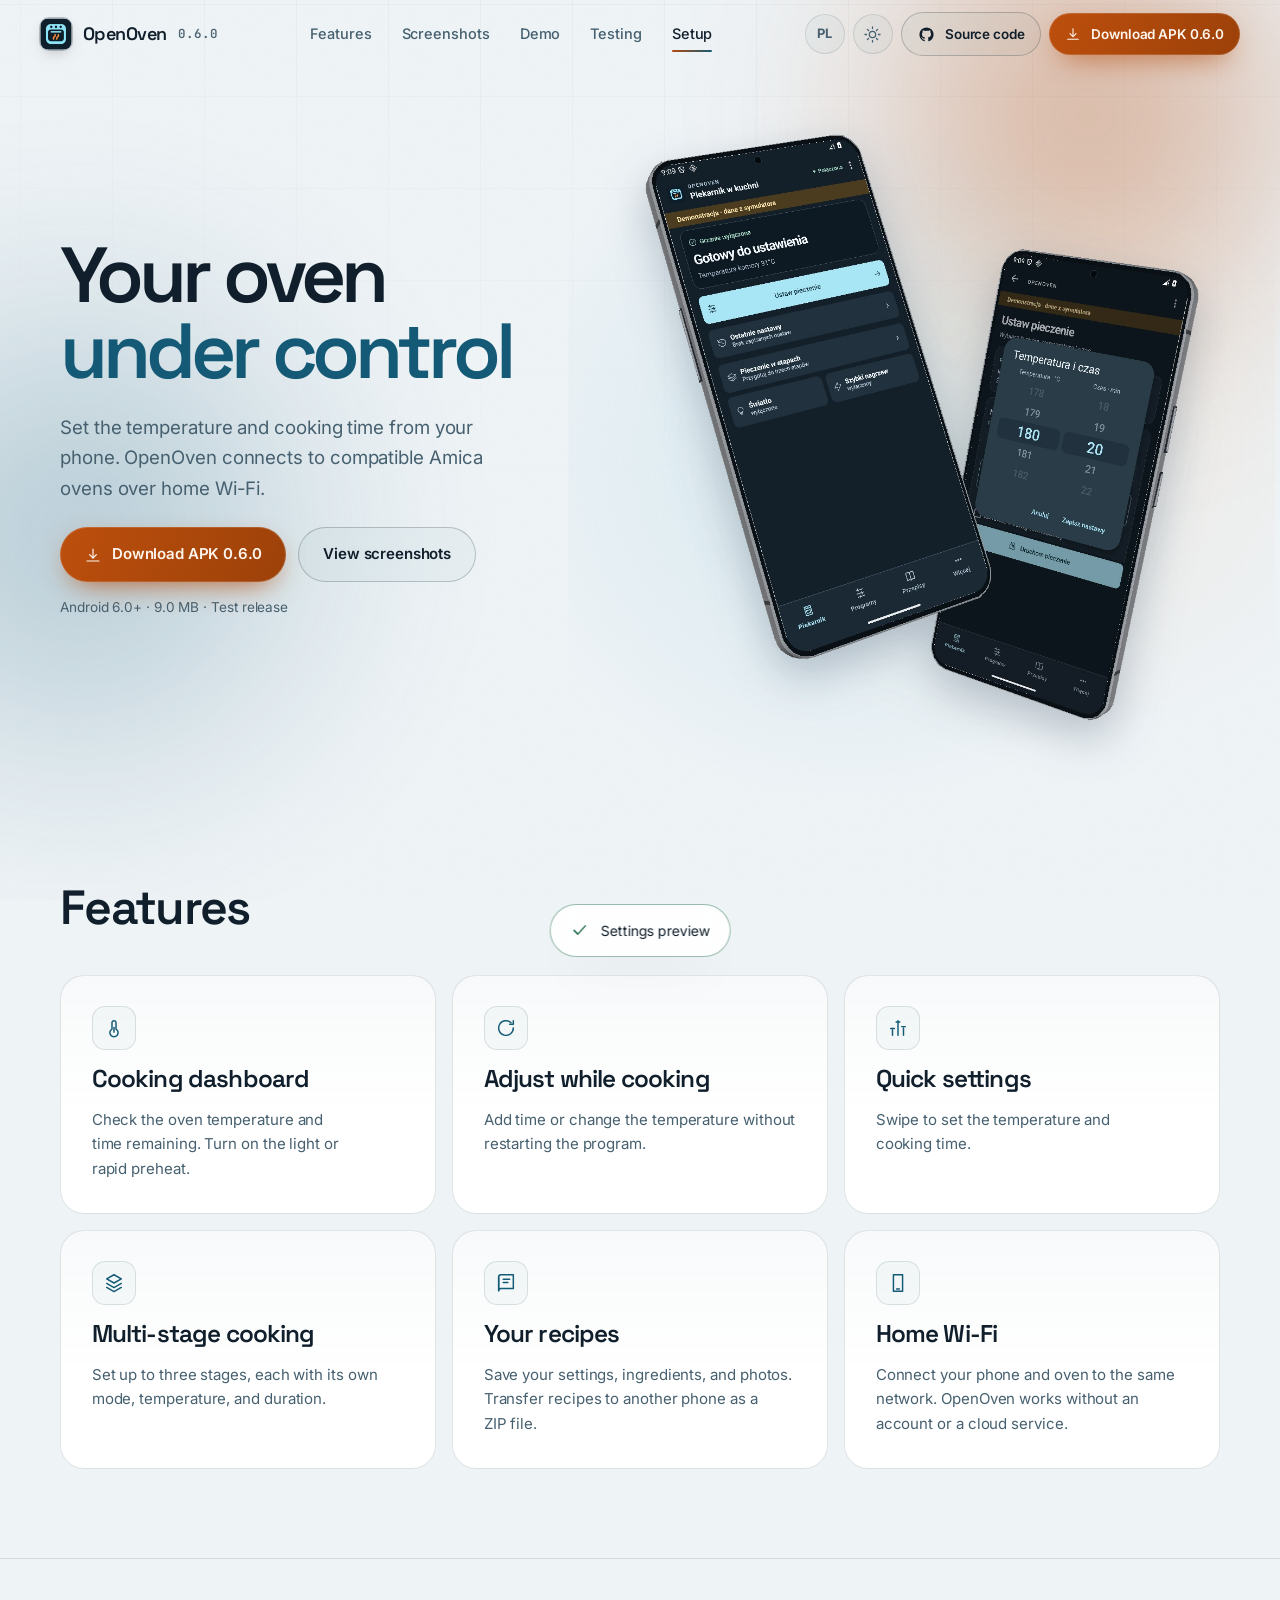
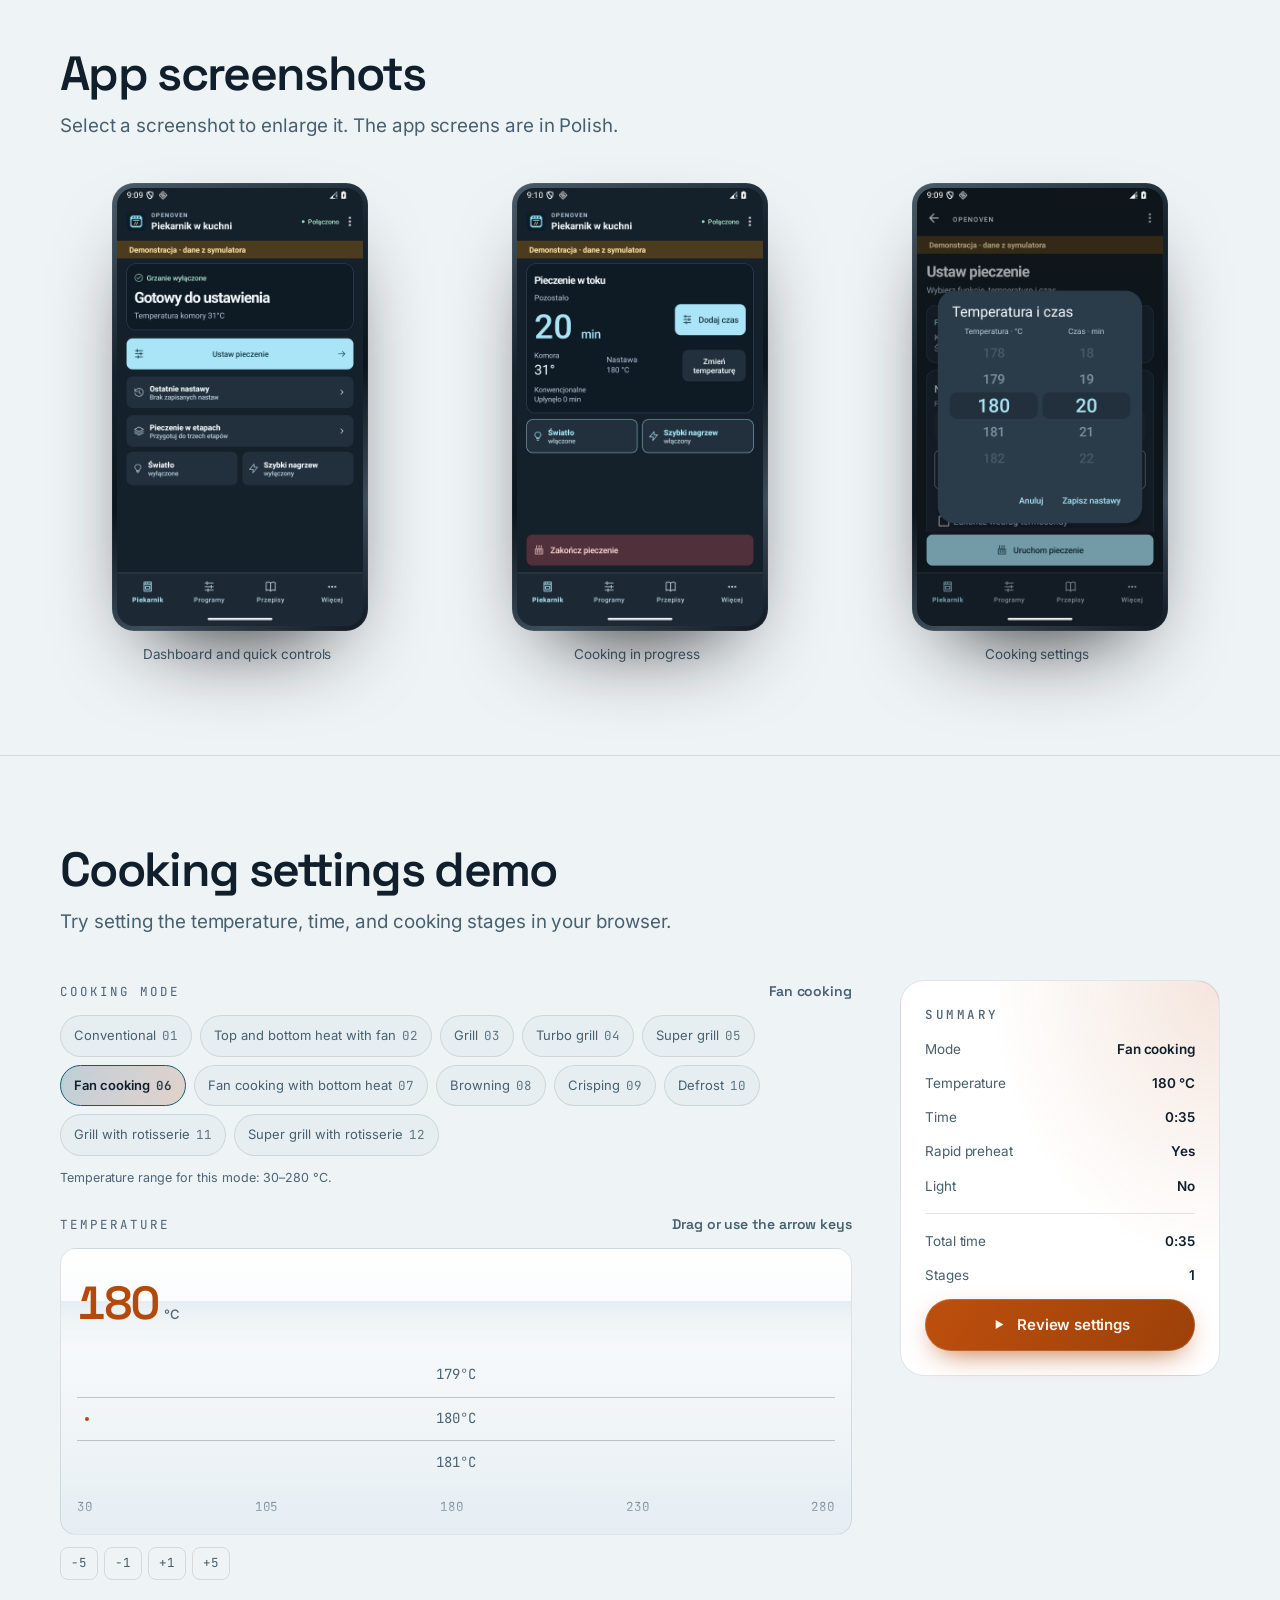
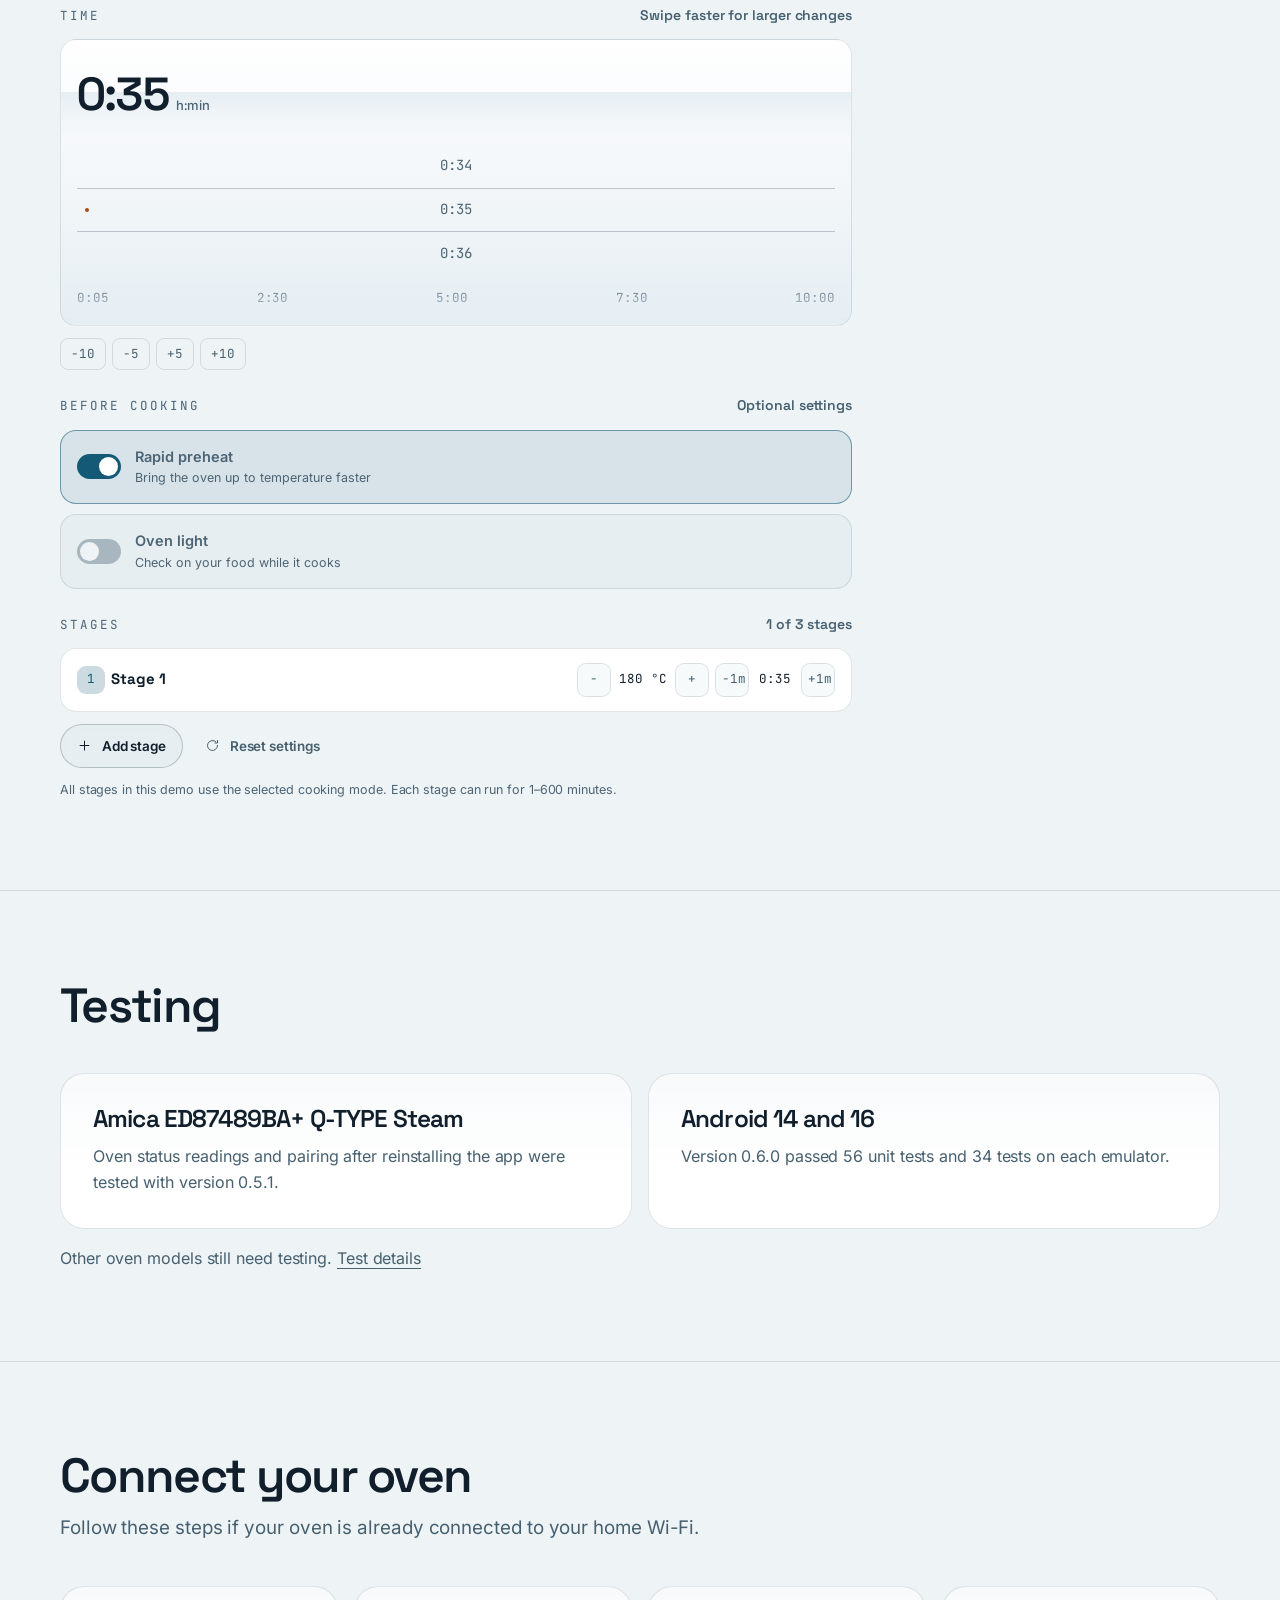
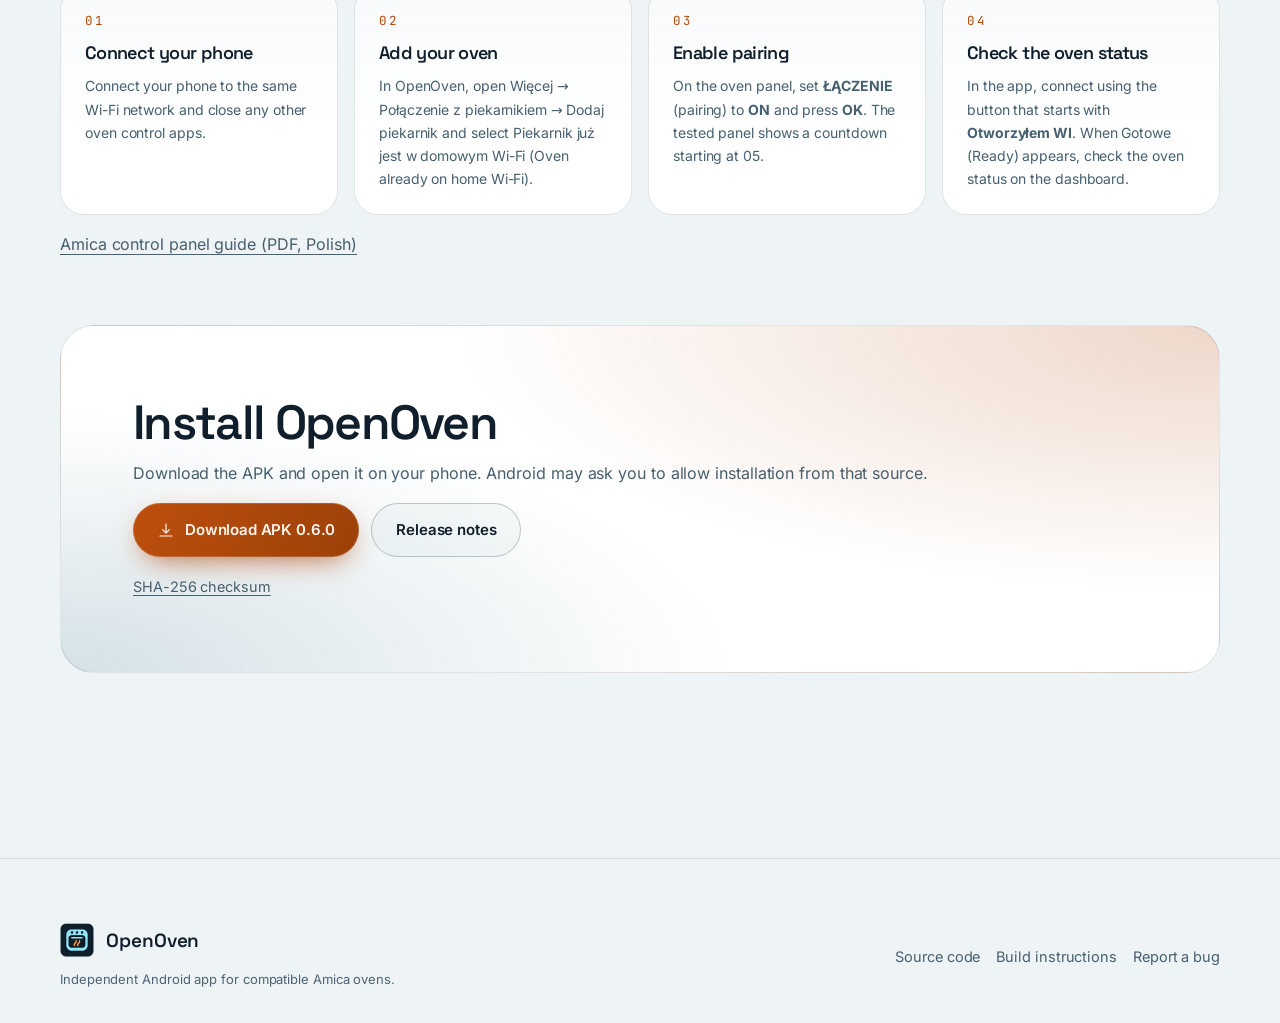
==== commit f1433e23: "Simplify browser titles and punctuation in both languages" ====
--- a/docs/index.html
+++ b/docs/index.html
@@ -3,12 +3,12 @@
 <head>
 <meta charset="utf-8">
 <meta name="viewport" content="width=device-width, initial-scale=1">
-<title>OpenOven — Control your Amica oven from Android</title>
+<title>OpenOven</title>
 <meta name="description" content="OpenOven is an independent Android app for controlling compatible Amica ovens over home Wi-Fi. Set up cooking stages and save your recipes without an account.">
 <meta name="theme-color" content="#070d13">
 <meta name="color-scheme" content="dark light">
 <meta property="og:type" content="website">
-<meta property="og:title" content="OpenOven — Control your oven from your phone">
+<meta property="og:title" content="Control your oven with OpenOven">
 <meta property="og:description" content="Independent Android app for local control of compatible Amica ovens. Source code available on GitHub. Test release 0.6.0.">
 <meta property="og:url" content="https://techparka.github.io/openoven/">
 <meta property="og:site_name" content="OpenOven">
@@ -18,7 +18,7 @@
 <meta property="og:image:alt" content="OpenOven cooking dashboard">
 <meta property="og:locale" content="en_US">
 <meta name="twitter:card" content="summary_large_image">
-<meta name="twitter:title" content="OpenOven — Control your oven from your phone">
+<meta name="twitter:title" content="Control your oven with OpenOven">
 <meta name="twitter:description" content="Independent Android app for local control of compatible Amica ovens. Test release 0.6.0, 9.0 MB APK.">
 <meta name="twitter:image" content="https://techparka.github.io/openoven/screenshots/baking.png">
 <meta name="twitter:image:alt" content="OpenOven cooking dashboard">
@@ -170,7 +170,7 @@
 </svg>
 <main id="main">
 <header class="topbar" id="topbar">
-  <a class="topbar__brand" href="#top" aria-label="OpenOven — home">
+  <a class="topbar__brand" href="#top" aria-label="OpenOven home">
     <img class="topbar__mark" src="assets/img/logo-128.png" alt="" width="32" height="32">
     <span>OpenOven</span>
     <span class="topbar__ver">0.6.0</span>
@@ -449,7 +449,7 @@
       </article>
       <article class="card pstep" data-step="4">
         <h3>Check the oven status</h3>
-        <p>In the app, tap <b lang="pl">Otworzyłem WI — połącz</b> to connect. When <span lang="pl">Gotowe</span> (Ready) appears, check the oven status on the dashboard.</p>
+        <p>In the app, connect using the button that starts with <b lang="pl">Otworzyłem WI</b>. When <span lang="pl">Gotowe</span> (Ready) appears, check the oven status on the dashboard.</p>
       </article>
     </div>
     <p class="section-note"><a href="https://www.amica.pl/media/wysiwyg/programatory/tv/android_manual.pdf">Amica control panel guide (PDF, Polish)</a></p>
@@ -505,6 +505,6 @@
   </div>
 </dialog>
 
-<script src="app.js?v=4" defer></script>
+<script src="app.js?v=5" defer></script>
 </body>
 </html>
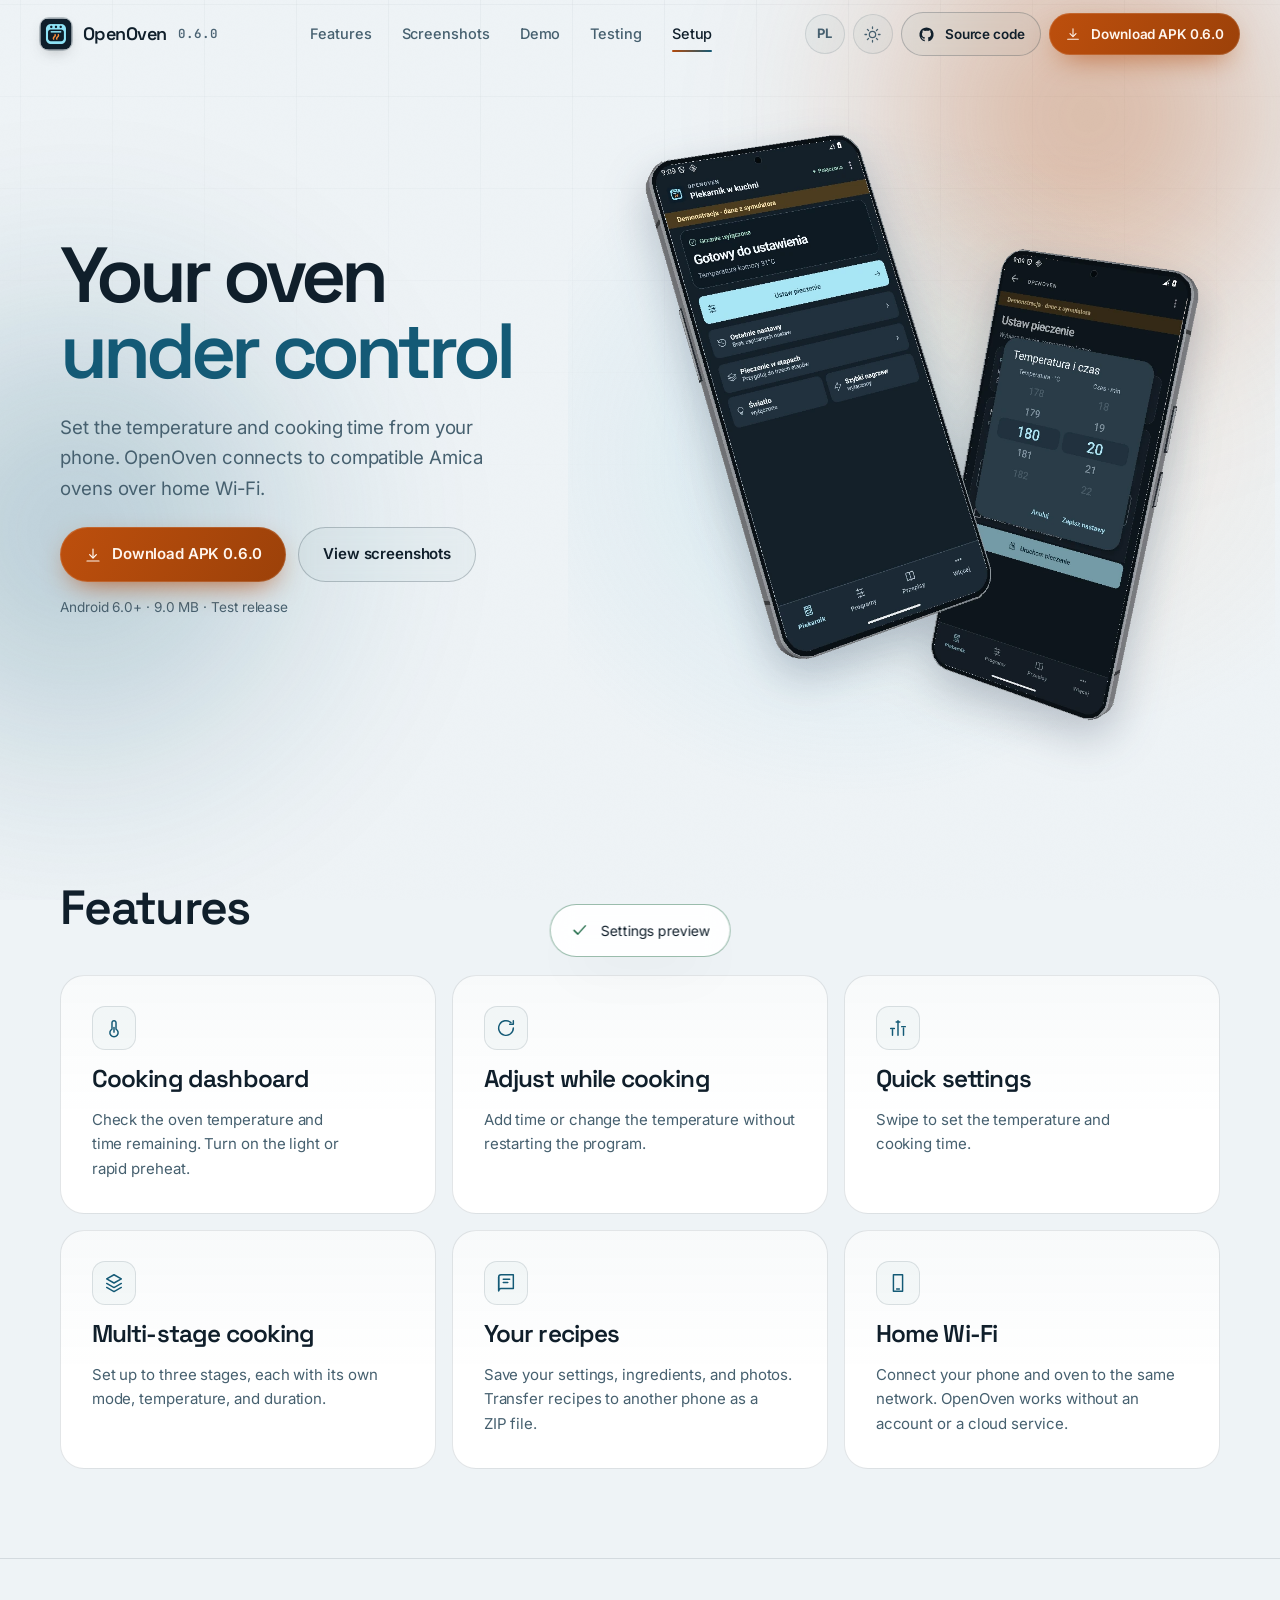
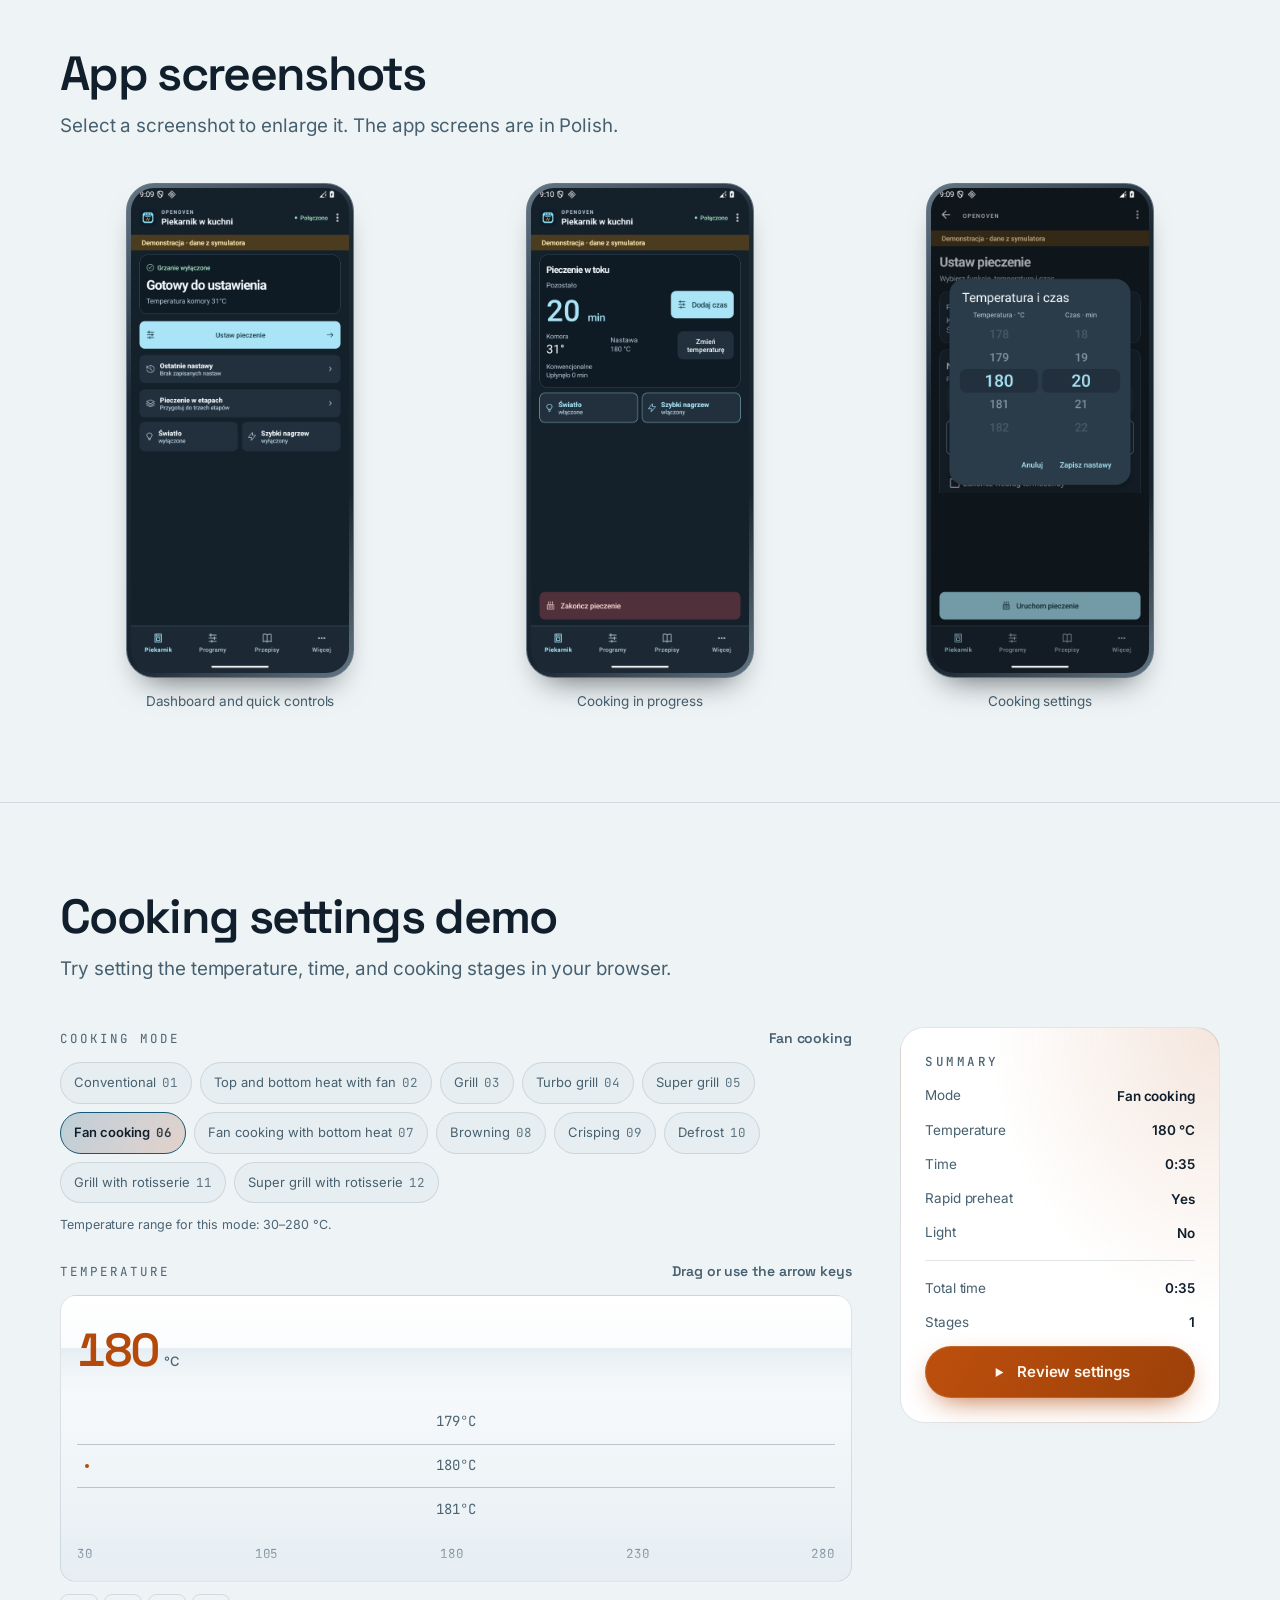
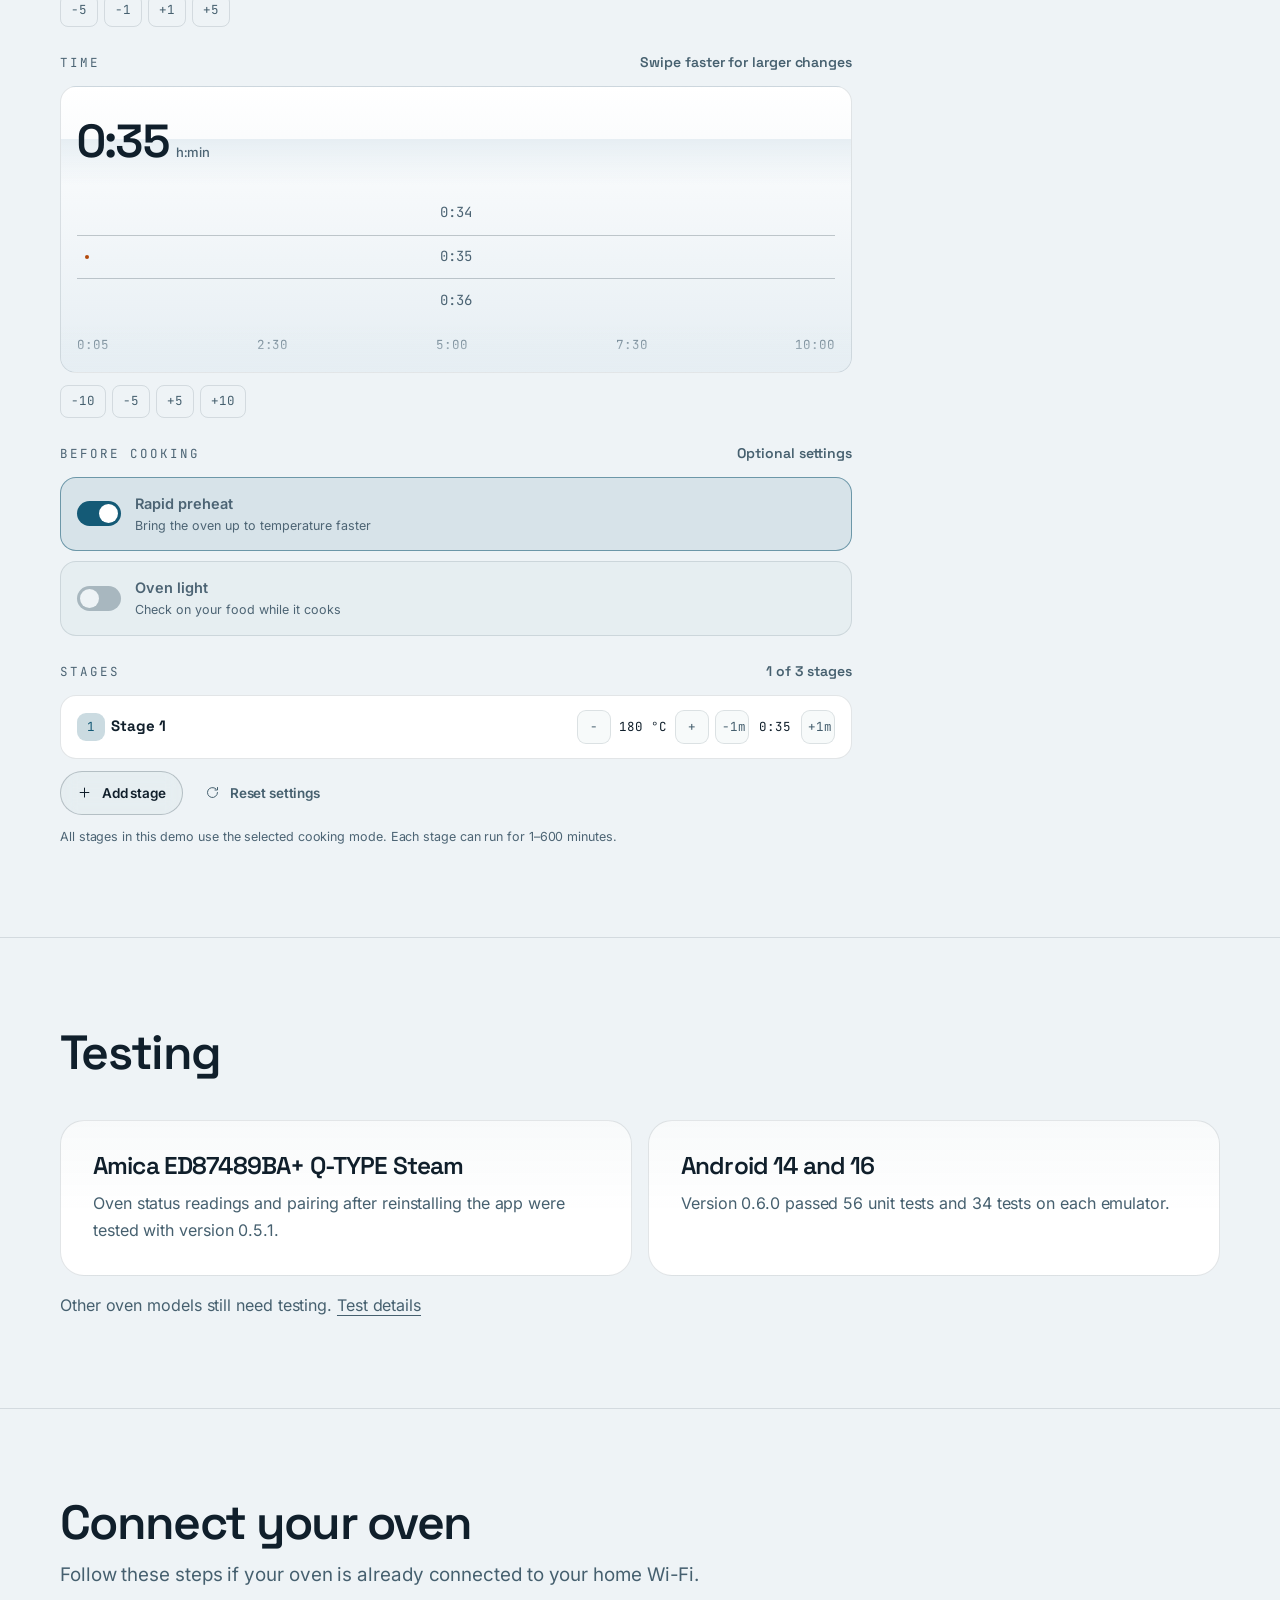
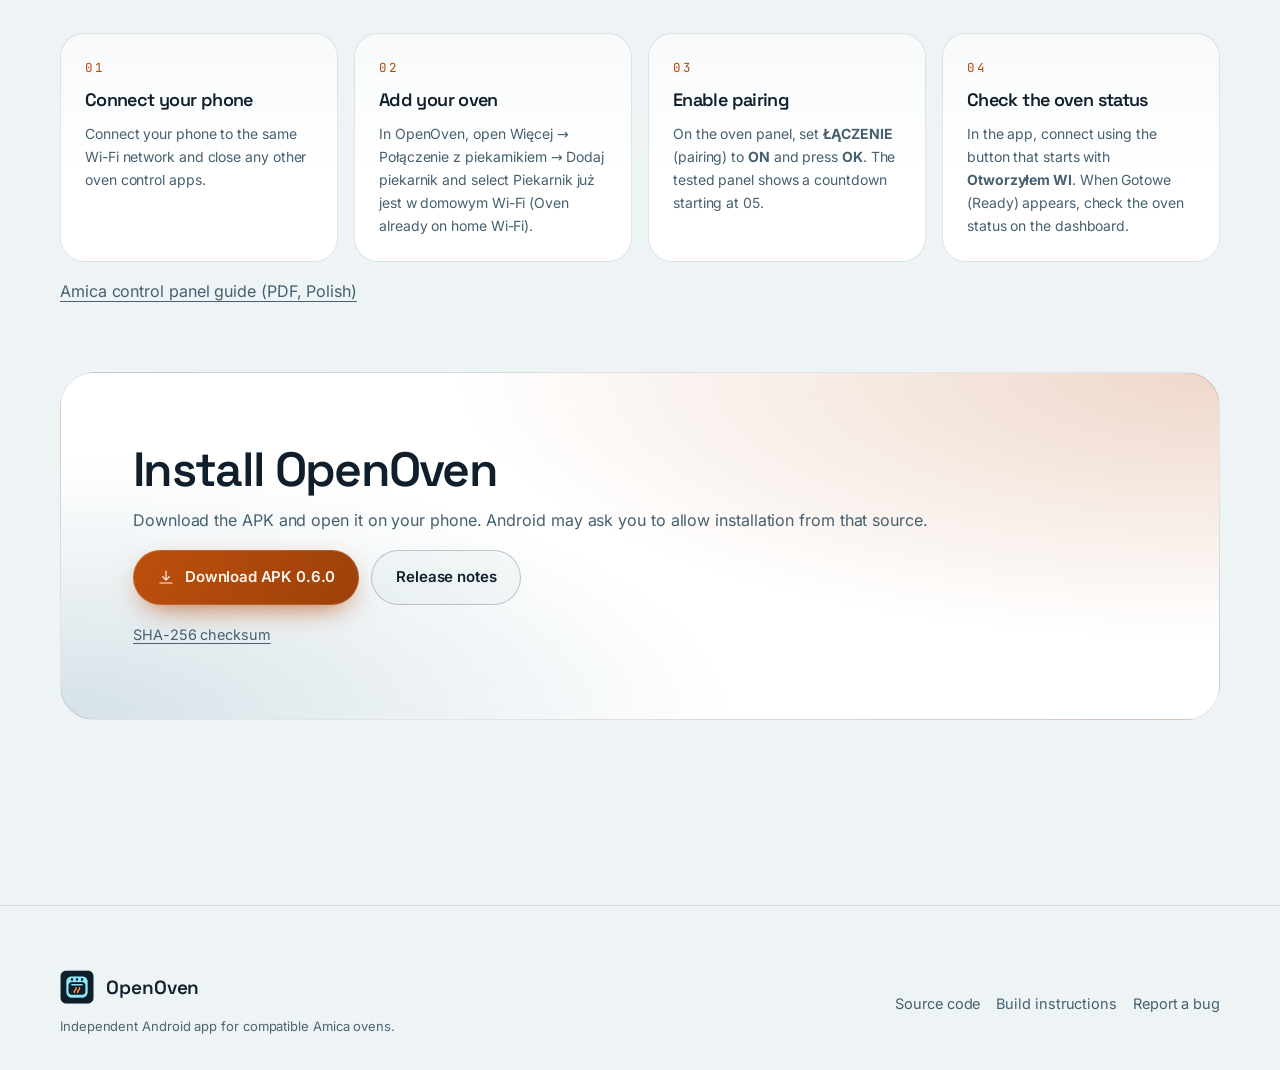
==== commit 915926e5: "Match the screenshot gallery to modern phone proportions" ====
--- a/docs/index.html
+++ b/docs/index.html
@@ -33,7 +33,7 @@
 <link rel="preload" as="font" href="assets/fonts/SpaceGrotesk-latin.woff2" type="font/woff2" crossorigin>
 <link rel="preload" as="font" href="assets/fonts/Inter-latin.woff2" type="font/woff2" crossorigin>
 <link rel="stylesheet" href="assets/fonts/fonts.css">
-<link rel="stylesheet" href="styles.css?v=6">
+<link rel="stylesheet" href="styles.css?v=7">
 <script type="application/ld+json">
 {
   "@context": "https://schema.org",
@@ -284,21 +284,21 @@
       <p>Select a screenshot to enlarge it. The app screens are in Polish.</p>
     </div>
     <div class="gallery-grid" id="galRail">
-      <a class="gal__item" href="screenshots/dashboard.png">
+      <a class="gal__item" href="screenshots/dashboard-portrait.webp">
         <div class="device device--shot">
-          <div class="device__screen"><img class="device__shot" src="screenshots/dashboard.png" width="1080" height="1920" loading="lazy" alt="Dashboard and quick controls"></div>
+          <div class="device__screen"><img class="device__shot" src="screenshots/dashboard-portrait.webp" width="1080" height="2400" loading="lazy" alt="Dashboard and quick controls"></div>
         </div>
         <span class="gal__cap">Dashboard and quick controls</span>
       </a>
-      <a class="gal__item" href="screenshots/baking.png">
+      <a class="gal__item" href="screenshots/baking-portrait.webp">
         <div class="device device--shot">
-          <div class="device__screen"><img class="device__shot" src="screenshots/baking.png" width="1080" height="1920" loading="lazy" alt="Cooking in progress"></div>
+          <div class="device__screen"><img class="device__shot" src="screenshots/baking-portrait.webp" width="1080" height="2400" loading="lazy" alt="Cooking in progress"></div>
         </div>
         <span class="gal__cap">Cooking in progress</span>
       </a>
-      <a class="gal__item" href="screenshots/settings-wheel.png">
+      <a class="gal__item" href="screenshots/settings-wheel-portrait.webp">
         <div class="device device--shot">
-          <div class="device__screen"><img class="device__shot" src="screenshots/settings-wheel.png" width="1080" height="1920" loading="lazy" alt="Cooking settings"></div>
+          <div class="device__screen"><img class="device__shot" src="screenshots/settings-wheel-portrait.webp" width="1080" height="2400" loading="lazy" alt="Cooking settings"></div>
         </div>
         <span class="gal__cap">Cooking settings</span>
       </a>
--- a/docs/styles.css
+++ b/docs/styles.css
@@ -1508,12 +1508,22 @@
   justify-items: center;
 }
 .gallery-grid .gal__item {
-  width: min(100%, 256px);
+  width: min(100%, 228px);
   grid-template-rows: auto 1fr;
   gap: 12px;
 }
-.gallery-grid .device { --dw: 100%; width: 100%; padding: 5px; border-radius: 22px; }
-.gallery-grid .device__screen { border-radius: 17px; }
+.gallery-grid .device {
+  width: 100%;
+  padding: 4px;
+  border: 1px solid #667786;
+  border-radius: clamp(16px, 2.6vw, 28px);
+  background: linear-gradient(142deg, #667786, #1b2935 33%, #17242e 72%, #637584);
+  box-shadow: 0 18px 32px -18px #04090eaa;
+}
+.gallery-grid .device__screen {
+  aspect-ratio: 9 / 20;
+  border-radius: clamp(11px, calc(2.6vw - 5px), 23px);
+}
 .gallery-grid .gal__cap { margin: 0; text-align: center; }
 .msheet { overflow-y: auto; }
 @media (max-width: 700px) {
